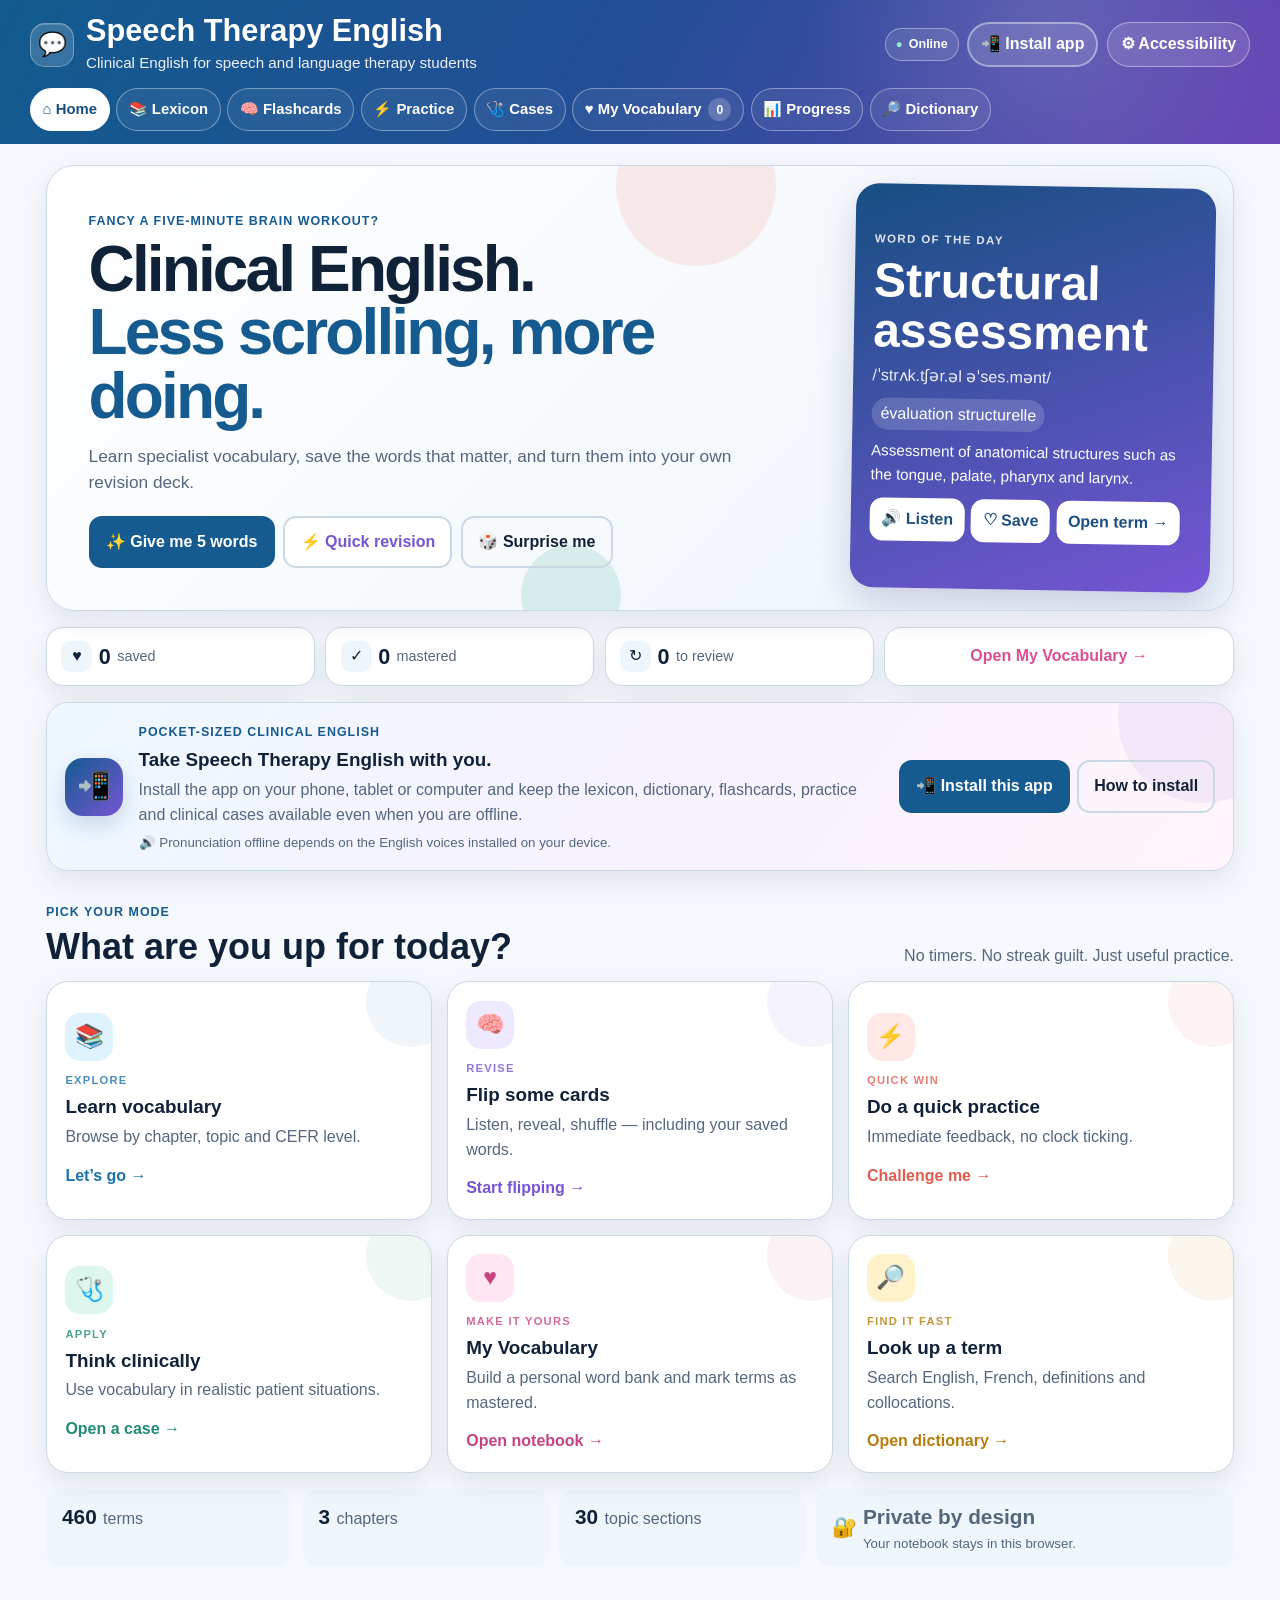
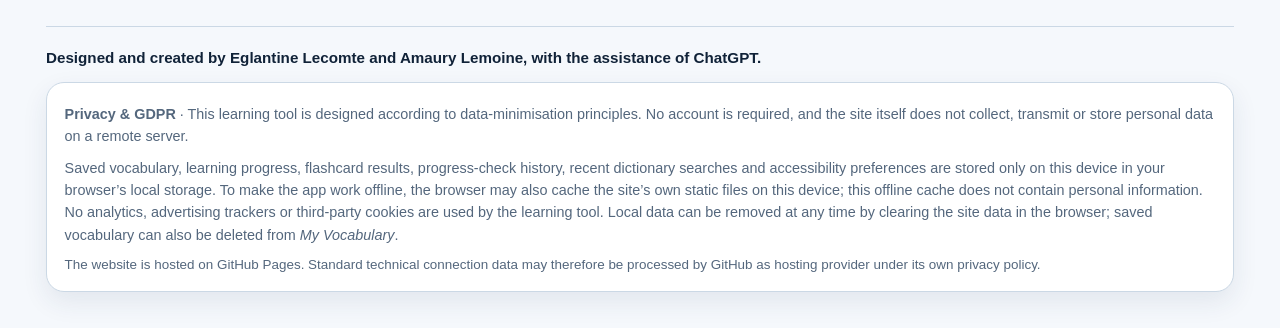
==== index.html @ e277e9ef "Add files via upload" ====
<!DOCTYPE html>
<html lang="en">
<head>
  <meta charset="utf-8">
  <meta name="viewport" content="width=device-width, initial-scale=1">
  <meta name="description" content="Accessible clinical English vocabulary learning platform for speech and language therapy students.">
  <meta name="theme-color" content="#1b5c8f">
  <meta name="mobile-web-app-capable" content="yes">
  <meta name="apple-mobile-web-app-capable" content="yes">
  <meta name="apple-mobile-web-app-status-bar-style" content="default">
  <meta name="apple-mobile-web-app-title" content="Speech Therapy English">
  <link rel="manifest" href="manifest.webmanifest">
  <link rel="apple-touch-icon" href="apple-touch-icon.png">
  <meta name="application-version" content="8.0">
  <title>Speech Therapy English – Accessible Learning Platform</title>
  <link rel="stylesheet" href="styles-v9.css">
</head>
<body>
<a class="skip" href="#main">Skip to main content</a>
<header>
  <div class="wrap">
    <div class="top-row">
      <div class="brand-row">
        <div class="brand-mark" aria-hidden="true">💬</div>
        <div>
          <h1>Speech Therapy English</h1>
          <p class="tagline">Clinical English for speech and language therapy students</p>
        </div>
      </div>
      <div class="header-tools">
        <span id="connectionStatus" class="connection-status is-online" role="status" aria-live="polite"><span aria-hidden="true">●</span> Online</span>
        <button id="headerInstallApp" class="header-install" type="button">📲 Install app</button>
      <details class="a11y-shell">
        <summary>⚙ Accessibility</summary>
        <div class="a11y" aria-label="Accessibility settings">
          <button id="aMinus" aria-label="Decrease text size">A−</button>
          <button id="aPlus" aria-label="Increase text size">A+</button>
          <button id="dark">Dark mode</button>
          <button id="contrast">High contrast</button>
          <button id="simple">Simple layout</button>
          <button id="motion">Reduce motion</button>
        </div>
      </details>
      </div>
    </div>
    <nav aria-label="Main navigation">
      <button data-page="home" class="active" aria-current="page"><span aria-hidden="true">⌂</span> Home</button>
      <button data-page="lexicon"><span aria-hidden="true">📚</span> Lexicon</button>
      <button data-page="flashcards"><span aria-hidden="true">🧠</span> Flashcards</button>
      <button data-page="practice"><span aria-hidden="true">⚡</span> Practice</button>
      <button data-page="cases"><span aria-hidden="true">🩺</span> Cases</button>
      <button data-page="notebook"><span aria-hidden="true">♥</span> My Vocabulary <span id="navSavedCount" class="nav-count" aria-label="saved words count">0</span></button>
      <button data-page="test"><span aria-hidden="true">📊</span> Progress</button>
      <button data-page="search"><span aria-hidden="true">🔎</span> Dictionary</button>
    </nav>
  </div>
</header>

<main id="main">
  <section id="home" class="page active">
    <section class="hero-v3" aria-labelledby="homeTitle">
      <div class="hero-bubble bubble-one" aria-hidden="true"></div>
      <div class="hero-bubble bubble-two" aria-hidden="true"></div>
      <div class="hero-copy-v3">
        <span class="eyebrow" id="dailyGreeting">Ready for a vocab boost?</span>
        <h2 id="homeTitle">Clinical English.<br><span>Less scrolling, more doing.</span></h2>
        <p>Learn specialist vocabulary, save the words that matter, and turn them into your own revision deck.</p>
        <div class="hero-actions">
          <button class="primary-action" id="learnFive">✨ Give me 5 words</button>
          <button class="secondary-action" id="quickRevision">⚡ Quick revision</button>
          <button class="ghost-action" id="surpriseMe">🎲 Surprise me</button>
        </div>
      </div>
      <aside class="word-spotlight" id="wordSpotlight" aria-live="polite">
        <div class="spotlight-label">Word of the day</div>
        <div id="spotlightContent"></div>
      </aside>
    </section>

    <section class="mini-dashboard" aria-label="My learning dashboard">
      <div><span class="dash-icon" aria-hidden="true">♥</span><strong id="homeSaved">0</strong><span>saved</span></div>
      <div><span class="dash-icon" aria-hidden="true">✓</span><strong id="homeMastered">0</strong><span>mastered</span></div>
      <div><span class="dash-icon" aria-hidden="true">↻</span><strong id="homeReview">0</strong><span>to review</span></div>
      <button class="dashboard-link" data-go="notebook">Open My Vocabulary →</button>
    </section>

    <section id="installCard" class="install-card" aria-labelledby="installTitle">
      <div class="install-card-icon" aria-hidden="true">📲</div>
      <div class="install-card-copy">
        <span class="eyebrow">Pocket-sized clinical English</span>
        <h3 id="installTitle">Take Speech Therapy English with you.</h3>
        <p>Install the app on your phone, tablet or computer and keep the lexicon, dictionary, flashcards, practice and clinical cases available even when you are offline.</p>
        <small>🔊 Pronunciation offline depends on the English voices installed on your device.</small>
      </div>
      <div class="install-card-actions">
        <button id="installApp" class="primary-action" type="button">📲 Install this app</button>
        <button id="installHelp" class="ghost-action" type="button">How to install</button>
      </div>
      <div id="installHelpPanel" class="install-help-panel" hidden>
        <p><strong>On Android / Chrome or desktop Chrome / Edge:</strong> use <em>Install this app</em> when the install prompt is available. If it is not shown, open your browser menu and look for the install-app option.</p>
        <p><strong>On iPhone / iPad:</strong> open the Share menu in Safari and choose <em>Add to Home Screen</em>.</p>
      </div>
    </section>

    <section id="quickWords" class="quick-words" hidden aria-live="polite"></section>

    <div class="section-heading punchy-heading">
      <div>
        <span class="eyebrow">Pick your mode</span>
        <h2>What are you up for today?</h2>
      </div>
      <p>No timers. No streak guilt. Just useful practice.</p>
    </div>

    <section class="activity-grid" aria-label="Learning activities">
      <button class="activity-card card-blue" data-go="lexicon">
        <span class="activity-icon" aria-hidden="true">📚</span><span class="activity-kicker">EXPLORE</span>
        <strong>Learn vocabulary</strong><span>Browse by chapter, topic and CEFR level.</span><span class="arrow">Let’s go →</span>
      </button>
      <button class="activity-card card-purple" data-go="flashcards">
        <span class="activity-icon" aria-hidden="true">🧠</span><span class="activity-kicker">REVISE</span>
        <strong>Flip some cards</strong><span>Listen, reveal, shuffle — including your saved words.</span><span class="arrow">Start flipping →</span>
      </button>
      <button class="activity-card card-coral" data-go="practice">
        <span class="activity-icon" aria-hidden="true">⚡</span><span class="activity-kicker">QUICK WIN</span>
        <strong>Do a quick practice</strong><span>Immediate feedback, no clock ticking.</span><span class="arrow">Challenge me →</span>
      </button>
      <button class="activity-card card-green" data-go="cases">
        <span class="activity-icon" aria-hidden="true">🩺</span><span class="activity-kicker">APPLY</span>
        <strong>Think clinically</strong><span>Use vocabulary in realistic patient situations.</span><span class="arrow">Open a case →</span>
      </button>
      <button class="activity-card card-pink" data-go="notebook">
        <span class="activity-icon" aria-hidden="true">♥</span><span class="activity-kicker">MAKE IT YOURS</span>
        <strong>My Vocabulary</strong><span>Build a personal word bank and mark terms as mastered.</span><span class="arrow">Open notebook →</span>
      </button>
      <button class="activity-card card-yellow" data-go="search">
        <span class="activity-icon" aria-hidden="true">🔎</span><span class="activity-kicker">FIND IT FAST</span>
        <strong>Look up a term</strong><span>Search English, French, definitions and collocations.</span><span class="arrow">Open dictionary →</span>
      </button>
    </section>

    <section class="platform-strip extra" aria-label="Platform content">
      <div><strong id="statTerms">0</strong><span>terms</span></div>
      <div><strong id="statChapters">0</strong><span>chapters</span></div>
      <div><strong id="statSections">0</strong><span>topic sections</span></div>
      <div class="privacy-mini"><span aria-hidden="true">🔐</span><span><strong>Private by design</strong><small>Your notebook stays in this browser.</small></span></div>
    </section>
  </section>

  <section id="lexicon" class="page">
    <div class="page-title"><span class="page-icon" aria-hidden="true">📚</span><div><span class="eyebrow">Explore</span><h2>Lexicon</h2><p>Browse specialist terms and save the ones you want to revisit.</p></div></div>
    <section class="panel filters">
      <label>Search<input id="query" type="search" placeholder="Try aspiration, aphasia, voice…"></label>
      <label>Chapter<select id="chapter"><option value="">All</option></select></label>
      <label>Section<select id="section"><option value="">All</option></select></label>
      <label>Level<select id="level"><option value="">All</option><option>A2</option><option>B1</option><option>B2</option><option>C1</option></select></label>
    </section>
    <p id="count" class="result-count"></p>
    <section id="results"></section>
  </section>

  <section id="flashcards" class="page">
    <div class="page-title"><span class="page-icon" aria-hidden="true">🧠</span><div><span class="eyebrow">Smart revision</span><h2>Flashcards</h2><p>Reveal the meaning, rate how well you knew it, and let difficult words come back sooner.</p></div></div>

    <section class="flash-toolbar" aria-label="Flashcard settings">
      <label>Revise
        <select id="flashChapter">
          <option value="">All vocabulary</option>
          <option value="__saved">♥ My Vocabulary</option>
          <option value="__review">↻ To review</option>
        </select>
      </label>
      <label>Session size
        <select id="flashSize">
          <option value="10">10 cards</option>
          <option value="20" selected>20 cards</option>
          <option value="30">30 cards</option>
          <option value="all">All cards</option>
        </select>
      </label>
      <button id="newFlashSession" class="primary-action">↻ New session</button>
    </section>

    <section class="flash-session-bar" aria-label="Flashcard session progress">
      <div>
        <span class="flash-progress-label" id="flashProgress">0 / 0</span>
        <span class="flash-progress-note" id="flashProgressNote">Choose a deck to begin.</span>
      </div>
      <div class="flash-mini-stats" aria-label="Session ratings">
        <span class="again-stat"><b id="flashAgainCount">0</b> Again</span>
        <span class="hard-stat"><b id="flashHardCount">0</b> Hard</span>
        <span class="got-stat"><b id="flashGotCount">0</b> Got it</span>
      </div>
      <div class="flash-progress-track" aria-hidden="true"><div id="flashProgressBar"></div></div>
    </section>

    <div id="flash" aria-live="polite"></div>

    <div id="flashRating" class="flash-rating" hidden aria-label="Rate this flashcard">
      <button class="rating-btn rating-again" data-flash-rate="again"><span>↻</span><strong>Again</strong><small>Bring it back soon</small><kbd>1</kbd></button>
      <button class="rating-btn rating-hard" data-flash-rate="hard"><span>◐</span><strong>Hard</strong><small>I nearly had it</small><kbd>2</kbd></button>
      <button class="rating-btn rating-got" data-flash-rate="got"><span>✓</span><strong>Got it</strong><small>Move on</small><kbd>3</kbd></button>
    </div>

    <div class="flash-footer-actions">
      <button id="prev">← Previous</button>
      <button id="shuffle">🔀 Shuffle remaining</button>
      <button id="next">Skip →</button>
    </div>
    <p class="flash-key-hint extra">Keyboard: <kbd>Enter</kbd> flip · <kbd>1</kbd> Again · <kbd>2</kbd> Hard · <kbd>3</kbd> Got it</p>
  </section>

  <section id="practice" class="page">
    <div class="page-title"><span class="page-icon" aria-hidden="true">⚡</span><div><span class="eyebrow">Play · practise · remember</span><h2>Practice Games</h2><p>Pick a mode, do a short session and get immediate feedback. No timers, no pressure.</p></div></div>

    <section class="practice-mode-grid" aria-label="Choose a practice game">
      <button class="practice-mode-card mode-definition selected" data-practice-mode="definition" aria-pressed="true">
        <span class="practice-mode-icon" aria-hidden="true">🕵️</span><span class="practice-mode-kicker">MEANING → WORD</span><strong>Definition Detective</strong><span>Read a clinical definition and identify the right term.</span>
      </button>
      <button class="practice-mode-card mode-french" data-practice-mode="french" aria-pressed="false">
        <span class="practice-mode-icon" aria-hidden="true">🇫🇷</span><span class="practice-mode-kicker">FR → EN</span><strong>French → English</strong><span>Turn the French equivalent back into professional English.</span>
      </button>
      <button class="practice-mode-card mode-cloze" data-practice-mode="cloze" aria-pressed="false">
        <span class="practice-mode-icon" aria-hidden="true">🩺</span><span class="practice-mode-kicker">IN CONTEXT</span><strong>Clinical Gap</strong><span>Complete a real clinical example with the missing term.</span>
      </button>
      <button class="practice-mode-card mode-listen" data-practice-mode="listen" aria-pressed="false">
        <span class="practice-mode-icon" aria-hidden="true">🎧</span><span class="practice-mode-kicker">HEAR IT</span><strong>Listen &amp; Spot</strong><span>Listen to the term, then choose what you heard.</span>
      </button>
      <button class="practice-mode-card mode-collocation" data-practice-mode="collocation" aria-pressed="false">
        <span class="practice-mode-icon" aria-hidden="true">🔗</span><span class="practice-mode-kicker">USE IT NATURALLY</span><strong>Collocation Match</strong><span>Choose the phrase that naturally belongs with the target term.</span>
      </button>
      <button class="practice-mode-card mode-mix" data-practice-mode="mix" aria-pressed="false">
        <span class="practice-mode-icon" aria-hidden="true">🎲</span><span class="practice-mode-kicker">SURPRISE ME</span><strong>Mix It Up</strong><span>A shuffled blend of the different practice modes.</span>
      </button>
    </section>

    <section class="practice-toolbar" aria-label="Practice session settings">
      <div class="practice-selected-mode"><span>Selected game</span><strong id="practiceModeName">Definition Detective</strong></div>
      <label>Practise with
        <select id="practiceSource">
          <option value="all">All vocabulary</option>
          <option value="saved">♥ My saved words</option>
          <option value="review">↻ Saved words to review</option>
        </select>
      </label>
      <label>Session
        <select id="practiceSize">
          <option value="5">5 questions</option>
          <option value="10" selected>10 questions</option>
          <option value="15">15 questions</option>
        </select>
      </label>
      <button id="startPractice" class="practice-start primary-action">▶ Start game</button>
    </section>

    <section id="practiceSessionBar" class="practice-session-bar" hidden aria-label="Practice session progress">
      <div><strong id="practiceProgress">Question 0 / 0</strong><span id="practiceModeMini">Definition Detective</span></div>
      <div class="practice-score-pills"><span>✓ <b id="practiceCorrect">0</b> correct</span><span>✕ <b id="practiceMissed">0</b> missed</span><span>🔥 <b id="practiceStreak">0</b> streak</span></div>
      <div class="practice-progress-track" aria-hidden="true"><div id="practiceProgressBar"></div></div>
    </section>

    <section id="practiceBox" aria-live="polite">
      <div class="practice-welcome">
        <div class="practice-welcome-icon" aria-hidden="true">⚡</div>
        <span class="eyebrow">Choose your game</span>
        <h3>Five minutes of useful practice beats twenty minutes of scrolling.</h3>
        <p>Pick a mode above, choose your vocabulary set, then start a short untimed session.</p>
      </div>
    </section>
  </section>

  <section id="cases" class="page">
    <div class="page-title"><span class="page-icon" aria-hidden="true">🩺</span><div><span class="eyebrow">Apply</span><h2>Clinical Cases</h2><p>Use the vocabulary in realistic mini-scenarios — with as much or as little support as you want.</p></div></div>

    <section class="case-lab-hero">
      <div>
        <span class="eyebrow">Clinical Case Lab</span>
        <h3>From vocabulary to clinical reasoning.</h3>
        <p>Choose a case, then work in <b>Guided</b>, <b>Clinical</b> or <b>Challenge</b> mode. No timer and no automatic judgement of your clinical writing.</p>
      </div>
      <div class="case-lab-actions">
        <button id="randomCase" class="primary-action">🎲 Random case</button>
        <button id="caseHowItWorks">? How it works</button>
      </div>
    </section>

    <section id="caseHelp" class="case-help" hidden>
      <article><strong>🧭 Guided</strong><p>Choose useful terms from a mixed set, then compare your choices with the case vocabulary.</p></article>
      <article><strong>🩺 Clinical</strong><p>Identify the vocabulary yourself before revealing the terms selected for this training case.</p></article>
      <article><strong>🔥 Challenge</strong><p>Write a short professional summary, then use a keyword self-check and model answer — not an automatic clinical grade.</p></article>
    </section>

    <section class="panel case-browser-controls" aria-label="Clinical case filters">
      <label>Area<select id="caseArea"><option value="all">All areas</option><option value="swallowing">Swallowing & feeding</option><option value="neuro">Neuro & communication</option><option value="voice">Voice</option></select></label>
      <label>Difficulty<select id="caseDifficulty"><option value="guided">Guided</option><option value="clinical">Clinical</option><option value="challenge">Challenge</option></select></label>
      <div class="case-browser-count"><strong id="caseCount">9</strong><span>cases available</span></div>
    </section>

    <section id="caseGrid" class="case-grid" aria-live="polite"></section>
    <section id="caseWorkspace" class="case-workspace" hidden aria-live="polite"></section>
  </section>

  <section id="notebook" class="page">
    <div class="page-title"><span class="page-icon" aria-hidden="true">♥</span><div><span class="eyebrow">Make it yours</span><h2>My Vocabulary</h2><p>Your personal word bank. Saved only in this browser.</p></div></div>
    <section class="notebook-hero">
      <div class="notebook-stat"><span aria-hidden="true">♥</span><strong id="notebookSaved">0</strong><small>saved words</small></div>
      <div class="notebook-stat"><span aria-hidden="true">✓</span><strong id="notebookMastered">0</strong><small>mastered</small></div>
      <div class="notebook-stat"><span aria-hidden="true">↻</span><strong id="notebookReview">0</strong><small>to review</small></div>
      <div class="notebook-actions">
        <button id="reviewNotebook" class="primary-action">🧠 Revise my words</button>
        <button id="exportNotebook">⇩ Export notebook</button>
      </div>
    </section>
    <section class="panel notebook-filters">
      <label>Find a saved word<input id="notebookQuery" type="search" placeholder="Search my vocabulary"></label>
      <label>Status<select id="notebookStatus"><option value="all">All saved words</option><option value="review">To review</option><option value="mastered">Mastered</option></select></label>
      <label>Chapter<select id="notebookChapter"><option value="">All chapters</option></select></label>
      <button id="clearNotebook" class="danger-quiet">Clear notebook</button>
    </section>
    <p id="notebookCount" class="result-count"></p>
    <section id="notebookResults"></section>
  </section>

  <section id="test" class="page">
    <div class="page-title"><span class="page-icon" aria-hidden="true">📊</span><div><span class="eyebrow">Diagnostic &amp; progress check</span><h2>Find out what to work on next.</h2><p>24 untimed questions across Dysphagia, Neurogenic Communication and Voice Disorders. Your results stay on this device.</p></div></div>

    <section class="diagnostic-intro" id="diagnosticIntro">
      <div class="diagnostic-hero">
        <div>
          <span class="eyebrow">One balanced check · three clinical areas</span>
          <h3>Not just a score — a revision plan.</h3>
          <p>The questions mix translation, definitions, clinical context, collocations and short clinical notes. At the end, the site identifies your strongest area, your priority area and the exact terms worth revisiting.</p>
          <div class="diagnostic-actions">
            <label>Language level focus
              <select id="diagnosticLevel">
                <option value="core">Core · A2–B1</option>
                <option value="clinical" selected>Clinical · B1–B2</option>
                <option value="advanced">Advanced · B2–C1</option>
              </select>
            </label>
            <button id="startDiagnostic" class="primary-action">▶ Start my progress check</button>
          </div>
          <p class="diagnostic-note">No timer. No account. No results are sent anywhere.</p>
        </div>
        <div class="diagnostic-orbit" aria-hidden="true">
          <div class="orbit-score"><strong>24</strong><span>questions</span></div>
          <span class="orbit-pill d18">Dysphagia</span>
          <span class="orbit-pill d19">Neuro</span>
          <span class="orbit-pill d20">Voice</span>
        </div>
      </div>

      <div class="diagnostic-domain-grid">
        <article><span class="domain-icon">🥤</span><div><strong>Dysphagia</strong><small>Chapter 18 · 8 questions</small></div></article>
        <article><span class="domain-icon">🧠</span><div><strong>Neurogenic Communication</strong><small>Chapter 19 · 8 questions</small></div></article>
        <article><span class="domain-icon">🎙️</span><div><strong>Voice Disorders</strong><small>Chapter 20 · 8 questions</small></div></article>
      </div>

      <section class="diagnostic-history-card">
        <div class="diagnostic-history-head"><div><span class="eyebrow">On this device</span><h3>Previous attempts</h3></div><button id="clearDiagnosticHistory" class="tiny-button" type="button">Clear</button></div>
        <div id="diagnosticHistory" class="diagnostic-history"><p class="muted-copy">No completed progress check yet.</p></div>
      </section>
    </section>

    <section id="diagnosticSession" class="diagnostic-session" hidden>
      <div class="diagnostic-session-bar">
        <div><span id="diagnosticQuestionCount">Question 1 / 24</span><strong id="diagnosticDomainMini">Dysphagia</strong></div>
        <div class="diagnostic-running"><span><b id="diagnosticCorrect">0</b> correct</span><span><b id="diagnosticMissed">0</b> missed</span></div>
      </div>
      <div class="diagnostic-progress-track" aria-hidden="true"><div id="diagnosticProgressBar"></div></div>
      <section id="testBox" aria-live="polite"></section>
    </section>
  </section>

  <section id="search" class="page">
    <div class="page-title"><span class="page-icon" aria-hidden="true">🔎</span><div><span class="eyebrow">Clinical dictionary</span><h2>Dictionary</h2><p>Search in English or French, then explore definitions, examples, collocations and connected terms.</p></div></div>

    <section class="panel dictionary-tools">
      <div class="dictionary-search-row">
        <label>Search the dictionary<input id="searchInput" type="search" autocomplete="off" placeholder="Try aspiration, voix, stroke…" aria-describedby="dictionarySearchHelp"></label>
        <button id="randomDictionaryTerm" type="button">🎲 Random term</button>
      </div>
      <p id="dictionarySearchHelp" class="dictionary-help">English and French are both searchable. Simple spelling mistakes are tolerated.</p>
      <div id="searchSuggestion" class="dictionary-suggestion" aria-live="polite" hidden></div>
      <div class="dictionary-history-row" id="searchHistoryWrap" hidden>
        <span><strong>Recent searches</strong></span>
        <div id="searchHistory" class="dictionary-history"></div>
        <button id="clearSearchHistory" class="tiny-button" type="button">Clear</button>
      </div>
      <p id="searchCount" class="result-count" aria-live="polite"></p>
    </section>

    <section class="dictionary-layout">
      <aside class="dictionary-results-panel" aria-label="Dictionary search results">
        <div class="dictionary-results-heading"><h3>Matches</h3><span id="dictionaryMatchesHint">Start typing to search.</span></div>
        <div id="searchResults" class="dictionary-results"><div class="dictionary-start"><span aria-hidden="true">⌨️</span><p>Type at least 2 characters, choose a recent search, or try a random term.</p></div></div>
      </aside>
      <section id="dictionaryEntry" class="dictionary-entry" aria-live="polite">
        <div class="dictionary-welcome">
          <div class="dictionary-welcome-icon" aria-hidden="true">📖</div>
          <span class="eyebrow">Explore the vocabulary</span>
          <h3>One term, all the useful context.</h3>
          <p>Open a result to see pronunciation, French, levelled definitions, clinical examples, collocations and related vocabulary.</p>
          <button id="dictionaryWelcomeRandom" type="button">🎲 Show me a random term</button>
        </div>
      </section>
    </section>
  </section>
</main>

<div id="updateBanner" class="update-banner" hidden role="status">
  <span>✨ A new version is ready.</span>
  <button id="reloadUpdate" type="button">Reload to update</button>
  <button id="dismissUpdate" class="tiny-button" type="button" aria-label="Dismiss update message">Not now</button>
</div>

<div id="toast" class="toast" role="status" aria-live="polite" aria-atomic="true"></div>
<footer class="site-footer">
  <div class="footer-inner">
    <p class="footer-credit"><strong>Designed and created by Eglantine Lecomte and Amaury Lemoine, with the assistance of ChatGPT.</strong></p>
    <div class="privacy-note" aria-label="Privacy and GDPR information">
      <p><strong>Privacy &amp; GDPR</strong> · This learning tool is designed according to data-minimisation principles. No account is required, and the site itself does not collect, transmit or store personal data on a remote server.</p>
      <p>Saved vocabulary, learning progress, flashcard results, progress-check history, recent dictionary searches and accessibility preferences are stored only on this device in your browser’s local storage. To make the app work offline, the browser may also cache the site’s own static files on this device; this offline cache does not contain personal information. No analytics, advertising trackers or third-party cookies are used by the learning tool. Local data can be removed at any time by clearing the site data in the browser; saved vocabulary can also be deleted from <em>My Vocabulary</em>.</p>
      <p class="hosting-note">The website is hosted on GitHub Pages. Standard technical connection data may therefore be processed by GitHub as hosting provider under its own privacy policy.</p>
    </div>
  </div>
</footer>
<script src="vocabulary-v9.js"></script>
<script src="app-v9.js"></script>
</body>
</html>
---- styles-v9.css ----
/* Speech Therapy English — V9 */
:root{
  --bg:#f5f8fc;--surface:#fff;--surface2:#eef5fb;--text:#102238;--muted:#54677d;
  --accent:#155b8f;--accent-dark:#0b446e;--accent2:#28a58b;--purple:#7655d5;--coral:#ef6f62;
  --pink:#d94f91;--yellow:#d99b18;--border:#cbd8e5;--focus:#ffbf47;--scale:1;
  --shadow:0 10px 26px rgba(35,58,88,.09);--shadow-hover:0 18px 36px rgba(35,58,88,.15);
  --radius:22px
}
[data-theme=dark]{--bg:#0f172a;--surface:#1d293c;--surface2:#2b3a51;--text:#f8fafc;--muted:#c9d4e1;--accent:#77d1ff;--accent-dark:#9fddff;--accent2:#7ce7c5;--purple:#b7a2ff;--coral:#ff9b91;--pink:#ff9bca;--yellow:#ffd37a;--border:#47576c;--shadow:none;--shadow-hover:none}
[data-contrast=high]{--bg:#000;--surface:#000;--surface2:#111;--text:#fff;--muted:#fff;--accent:#0ff;--accent-dark:#0ff;--accent2:#ff0;--purple:#fff;--coral:#fff;--pink:#fff;--yellow:#ff0;--border:#fff;--focus:#ff0;--shadow:none;--shadow-hover:none}
*{box-sizing:border-box}html{font-size:calc(16px*var(--scale));scroll-behavior:smooth}body{margin:0;font-family:Arial,Helvetica,sans-serif;background:var(--bg);color:var(--text);line-height:1.55}.reduce-motion *{animation:none!important;transition:none!important;scroll-behavior:auto!important}.skip{position:absolute;top:-5rem;left:1rem;background:var(--focus);color:#000;padding:.8rem 1rem;border-radius:.7rem;z-index:200;font-weight:800}.skip:focus{top:1rem}.wrap,main,footer{max-width:1220px;margin:auto}
button,input,select{font:inherit;border:2px solid var(--border);border-radius:13px;padding:.6rem .75rem;background:var(--surface);color:var(--text)}button{cursor:pointer;font-weight:700}button:hover{border-color:var(--accent)}:focus-visible{outline:4px solid var(--focus);outline-offset:3px}
header{background:linear-gradient(118deg,#125b8e 0%,#224e96 48%,#6846b6 100%);color:#fff;padding:.9rem 1rem .85rem;position:relative;overflow:visible}header:before{content:"";position:absolute;inset:0;background:radial-gradient(circle at 82% 15%,rgba(255,255,255,.13),transparent 23%);pointer-events:none}.top-row{display:flex;justify-content:space-between;align-items:center;gap:1rem;position:relative}.brand-row{display:flex;align-items:center;gap:.75rem}.brand-mark{width:44px;height:44px;border-radius:15px;background:rgba(255,255,255,.16);display:grid;place-items:center;font-size:1.45rem;border:1px solid rgba(255,255,255,.3);box-shadow:inset 0 1px 0 rgba(255,255,255,.18)}header h1{margin:0;font-size:clamp(1.35rem,2.4vw,2rem);line-height:1.1}.tagline{margin:.18rem 0 0;opacity:.92;font-size:.95rem}
.a11y-shell{position:relative;z-index:10}.a11y-shell summary{list-style:none;cursor:pointer;border:1px solid rgba(255,255,255,.4);border-radius:999px;padding:.55rem .8rem;font-weight:800;background:rgba(255,255,255,.12)}.a11y-shell summary::-webkit-details-marker{display:none}.a11y{position:absolute;right:0;top:calc(100% + .55rem);width:min(520px,90vw);background:var(--surface);border:1px solid var(--border);padding:.7rem;display:flex;flex-wrap:wrap;gap:.45rem;border-radius:16px;box-shadow:var(--shadow-hover)}.a11y button{flex:1 1 auto;white-space:nowrap}
nav{display:flex;flex-wrap:wrap;gap:.42rem;margin-top:.85rem;position:relative}nav button{color:#fff;border:1.5px solid rgba(255,255,255,.38);border-radius:999px;padding:.52rem .72rem;background:rgba(255,255,255,.06);font-size:.93rem}nav button:hover{background:rgba(255,255,255,.14);border-color:#fff}nav button.active{background:#fff;color:#174f7f;border-color:#fff}.nav-count{display:inline-grid;place-items:center;min-width:1.45rem;height:1.45rem;padding:0 .35rem;border-radius:999px;background:rgba(255,255,255,.2);font-size:.75rem;margin-left:.15rem}nav button.active .nav-count{background:#e8f0f7}
main{padding:1.3rem 1rem 2.5rem}.page{display:none}.page.active{display:block}.eyebrow{display:inline-block;color:var(--accent);font-weight:900;text-transform:uppercase;letter-spacing:.08em;font-size:.78rem}.panel,.card,.term-card,.exercise{background:var(--surface);border:1px solid var(--border);border-radius:var(--radius);padding:1rem;margin-bottom:1rem;box-shadow:var(--shadow)}
.hero-v3{position:relative;overflow:hidden;display:grid;grid-template-columns:minmax(0,1.35fr) minmax(290px,.65fr);gap:1rem;border-radius:28px;background:linear-gradient(135deg,var(--surface) 0%,var(--surface2) 100%);border:1px solid var(--border);box-shadow:var(--shadow);min-height:330px}.hero-copy-v3{padding:clamp(1.5rem,4vw,2.6rem);position:relative;z-index:2}.hero-copy-v3 h2{font-size:clamp(2.2rem,5vw,4.15rem);line-height:.99;letter-spacing:-.045em;margin:.35rem 0 .9rem;max-width:800px}.hero-copy-v3 h2 span{color:var(--accent)}.hero-copy-v3>p{font-size:1.08rem;color:var(--muted);max-width:700px;margin:0 0 1.25rem}.hero-actions{display:flex;flex-wrap:wrap;gap:.55rem}.primary-action,.secondary-action,.ghost-action{padding:.73rem .95rem;font-weight:900}.primary-action{background:var(--accent);color:#fff;border-color:var(--accent)}.primary-action:hover{background:var(--accent-dark);border-color:var(--accent-dark)}.secondary-action{background:var(--surface);color:var(--purple);border-color:var(--border)}.ghost-action{background:transparent;color:var(--text)}.word-spotlight{margin:1.25rem 1.25rem 1.25rem 0;border-radius:23px;padding:1.2rem;background:linear-gradient(160deg,#164f82,#7655d5);color:#fff;box-shadow:0 16px 38px rgba(64,62,132,.22);position:relative;z-index:2;align-self:stretch;display:flex;flex-direction:column;justify-content:center;transform:rotate(1deg);transition:transform .2s ease}.word-spotlight:hover{transform:rotate(0deg) translateY(-2px)}.spotlight-label{font-size:.72rem;text-transform:uppercase;letter-spacing:.12em;font-weight:900;opacity:.85}.spotlight-term{font-size:clamp(1.9rem,4vw,3rem);font-weight:900;line-height:1.05;margin:.45rem 0}.spotlight-ipa{opacity:.9}.spotlight-fr{display:inline-block;background:rgba(255,255,255,.16);border-radius:999px;padding:.25rem .55rem;margin:.55rem 0}.spotlight-definition{font-size:.95rem}.spotlight-actions{display:flex;gap:.4rem;flex-wrap:wrap;margin-top:.7rem}.spotlight-actions button{background:#fff;color:#1c4e80;border-color:#fff;padding:.45rem .6rem}.hero-bubble{position:absolute;border-radius:50%;pointer-events:none;filter:blur(.1px);animation:floaty 7s ease-in-out infinite}.bubble-one{width:160px;height:160px;background:rgba(239,111,98,.13);left:48%;top:-60px}.bubble-two{width:100px;height:100px;background:rgba(40,165,139,.15);left:40%;bottom:-35px;animation-delay:-2.5s}@keyframes floaty{0%,100%{transform:translateY(0)}50%{transform:translateY(13px)}}
.mini-dashboard{display:grid;grid-template-columns:repeat(3,minmax(100px,1fr)) minmax(210px,1.3fr);gap:.65rem;align-items:stretch;margin:1rem 0}.mini-dashboard>div,.dashboard-link{background:var(--surface);border:1px solid var(--border);border-radius:17px;box-shadow:var(--shadow);padding:.75rem .9rem}.mini-dashboard>div{display:grid;grid-template-columns:auto auto 1fr;align-items:center;gap:.4rem}.dash-icon{width:31px;height:31px;display:grid;place-items:center;border-radius:10px;background:var(--surface2)}.mini-dashboard strong{font-size:1.35rem}.mini-dashboard span:last-child{color:var(--muted);font-size:.9rem}.dashboard-link{color:var(--pink);text-align:center;font-weight:900}.quick-words{background:linear-gradient(120deg,var(--surface2),var(--surface));border:1px solid var(--border);border-radius:20px;padding:1rem;margin:1rem 0}.quick-words h3{margin:0 0 .6rem}.word-chip-grid{display:grid;grid-template-columns:repeat(5,minmax(0,1fr));gap:.55rem}.word-chip{background:var(--surface);border:1px solid var(--border);border-radius:15px;padding:.7rem;text-align:left}.word-chip strong,.word-chip span{display:block}.word-chip strong{margin-bottom:.15rem}.word-chip span{color:var(--muted);font-size:.85rem}
.section-heading{margin:1.8rem 0 .8rem}.punchy-heading{display:flex;justify-content:space-between;align-items:end;gap:1rem}.section-heading h2{font-size:clamp(1.65rem,3vw,2.25rem);line-height:1.1;margin:.15rem 0}.section-heading p{margin:0;color:var(--muted)}.activity-grid{display:grid;grid-template-columns:repeat(3,minmax(0,1fr));gap:.9rem}.activity-card{position:relative;overflow:hidden;text-align:left;min-height:205px;border-radius:22px;padding:1.15rem;border:1px solid var(--border);box-shadow:var(--shadow);transition:transform .18s ease,box-shadow .18s ease;background:var(--surface)}.activity-card:after{content:"";position:absolute;width:90px;height:90px;border-radius:50%;right:-25px;top:-25px;background:currentColor;opacity:.07}.activity-card:hover{transform:translateY(-4px) rotate(-.3deg);box-shadow:var(--shadow-hover)}.activity-icon{display:grid;place-items:center;width:48px;height:48px;border-radius:15px;background:currentColor;font-size:1.45rem;margin-bottom:.7rem}.activity-icon::first-letter{filter:none}.activity-kicker{display:block;font-size:.7rem;letter-spacing:.11em;font-weight:900;opacity:.8}.activity-card strong{display:block;color:var(--text);font-size:1.18rem;margin:.17rem 0 .22rem}.activity-card>span:not(.activity-icon):not(.activity-kicker):not(.arrow){color:var(--muted);font-weight:500}.activity-card .arrow{display:block;font-weight:900;margin-top:.85rem;color:currentColor}.card-blue{color:#1b72aa}.card-blue .activity-icon{background:#dff3ff}.card-purple{color:#7655d5}.card-purple .activity-icon{background:#eee9ff}.card-coral{color:#df5c51}.card-coral .activity-icon{background:#ffe8e5}.card-green{color:#218b75}.card-green .activity-icon{background:#ddf7ef}.card-pink{color:#c74482}.card-pink .activity-icon{background:#ffe6f2}.card-yellow{color:#b77c0b}.card-yellow .activity-icon{background:#fff1c9}.platform-strip{display:grid;grid-template-columns:repeat(3,1fr) 1.7fr;gap:.65rem;margin-top:1rem}.platform-strip>div{background:var(--surface2);border-radius:16px;padding:.75rem 1rem;display:flex;gap:.4rem;align-items:baseline}.platform-strip strong{font-size:1.3rem}.platform-strip span{color:var(--muted)}.privacy-mini{align-items:center!important}.privacy-mini>span:first-child{font-size:1.25rem}.privacy-mini>span:last-child{display:flex;flex-direction:column}.privacy-mini small{color:var(--muted)}
.page-title{display:flex;align-items:center;gap:.85rem;margin:.25rem 0 1rem}.page-title .page-icon{width:58px;height:58px;display:grid;place-items:center;border-radius:18px;background:linear-gradient(145deg,#dff3ff,#eee8ff);font-size:1.7rem}.page-title h2{font-size:clamp(2rem,4vw,3rem);line-height:1;margin:.15rem 0}.page-title p{margin:0;color:var(--muted)}.filters{display:grid;grid-template-columns:2fr repeat(3,1fr);gap:.7rem}.filters input,.filters select,.notebook-filters input,.notebook-filters select,.search-panel input{width:100%;margin-top:.25rem}.result-count{font-weight:800;color:var(--muted)}.badge{display:inline-block;background:var(--surface2);border:1px solid var(--border);border-radius:999px;padding:.22rem .52rem;margin:.13rem}.term-card{position:relative}.term-card.saved{border-color:#efb8d2}.term-card.mastered{border-color:#9cd9ca}.term-card h3{font-size:1.45rem;margin:.1rem 0 .35rem}.level-grid{display:grid;grid-template-columns:repeat(auto-fit,minmax(220px,1fr));gap:.65rem}.level{background:var(--surface2);border:1px solid var(--border);border-radius:13px;padding:.7rem}.grid{display:grid;grid-template-columns:repeat(auto-fit,minmax(240px,1fr));gap:1rem}.card-actions{display:flex;flex-wrap:wrap;gap:.45rem;margin-top:.8rem}.save-button.saved{background:#fff0f7;color:#b83270;border-color:#efb8d2}.master-button.mastered{background:#e7f9f4;color:#177562;border-color:#9cd9ca}.flash-controls{display:flex;justify-content:space-between;align-items:end;gap:1rem}.flash-controls select{margin-left:.35rem}.flashcard{min-height:360px;display:grid;place-items:center;text-align:center;cursor:pointer;position:relative;overflow:hidden;background:linear-gradient(145deg,var(--surface),var(--surface2));border:1px solid var(--border);border-radius:26px;box-shadow:var(--shadow)}.flashcard:before{content:"";position:absolute;width:160px;height:160px;background:rgba(118,85,213,.09);border-radius:50%;top:-60px;right:-40px}.big{font-size:clamp(2.4rem,7vw,4.8rem);font-weight:900;line-height:1}.flash-hint{color:var(--muted);font-size:.86rem;margin-top:1rem}.centre-actions{justify-content:center}.compact-controls{max-width:440px}.exercise fieldset{border:0;padding:0}.exercise legend{font-weight:900;font-size:1.25rem}.exercise label.card{display:block;cursor:pointer}.feedback{border-left:7px solid var(--accent2);background:var(--surface2);padding:.8rem;margin-top:.8rem;border-radius:.6rem}.error{border-left-color:#be123c}.case-grid{display:grid;grid-template-columns:repeat(3,minmax(0,1fr));gap:.9rem}.case-card{background:var(--surface);border:1px solid var(--border);border-radius:22px;padding:1.15rem;box-shadow:var(--shadow);position:relative;overflow:hidden}.case-number{position:absolute;right:12px;top:3px;font-size:3.5rem;font-weight:900;opacity:.06}.case-tag{display:inline-block;border-radius:999px;background:var(--surface2);padding:.25rem .55rem;font-size:.75rem;font-weight:900;text-transform:uppercase;letter-spacing:.08em}.case-card h3{font-size:1.35rem;margin:.8rem 0 .35rem}.case-action{margin-top:.45rem;color:var(--accent)}
.notebook-hero{display:grid;grid-template-columns:repeat(3,minmax(140px,1fr)) minmax(250px,1.4fr);gap:.7rem;margin-bottom:1rem}.notebook-stat,.notebook-actions{background:var(--surface);border:1px solid var(--border);border-radius:20px;box-shadow:var(--shadow);padding:1rem}.notebook-stat{display:grid;grid-template-columns:auto 1fr;column-gap:.55rem;align-items:center}.notebook-stat>span{grid-row:1/3;font-size:1.5rem}.notebook-stat strong{font-size:2rem;line-height:1}.notebook-stat small{color:var(--muted)}.notebook-actions{display:flex;align-items:center;justify-content:center;gap:.45rem;flex-wrap:wrap}.notebook-filters{display:grid;grid-template-columns:2fr 1fr 1fr auto;gap:.7rem;align-items:end}.danger-quiet{color:#a52b3c}.empty-state{text-align:center;padding:2.6rem 1rem;background:var(--surface);border:2px dashed var(--border);border-radius:22px}.empty-state .empty-icon{font-size:2.7rem}.empty-state h3{font-size:1.5rem;margin:.35rem 0}.empty-state p{color:var(--muted)}.search-panel{max-width:780px}.toast{position:fixed;right:1rem;bottom:1rem;z-index:150;background:#102238;color:#fff;padding:.8rem 1rem;border-radius:14px;box-shadow:var(--shadow-hover);opacity:0;transform:translateY(15px);pointer-events:none;transition:.2s ease}.toast.show{opacity:1;transform:translateY(0)}
.simple .extra,.simple .hero-bubble,.simple .word-spotlight,.simple .mini-dashboard{display:none!important}.simple .hero-v3,.simple .activity-grid,.simple .case-grid,.simple .notebook-hero{grid-template-columns:1fr}.simple .hero-v3{background:var(--surface)}.simple .activity-card:hover{transform:none}footer{padding:1rem 1rem 2rem;color:var(--muted);font-size:.9rem}footer p{margin:.15rem 0}
@media(max-width:980px){.activity-grid{grid-template-columns:repeat(2,minmax(0,1fr))}.filters{grid-template-columns:repeat(2,1fr)}.notebook-hero{grid-template-columns:repeat(2,1fr)}.notebook-filters{grid-template-columns:repeat(2,1fr)}.platform-strip{grid-template-columns:repeat(2,1fr)}.word-chip-grid{grid-template-columns:repeat(3,1fr)}}
@media(max-width:760px){.top-row{align-items:flex-start}.tagline{display:none}.a11y-shell summary{font-size:0}.a11y-shell summary::first-letter{font-size:1rem}.hero-v3{grid-template-columns:1fr}.word-spotlight{margin:0 1rem 1rem;transform:none}.mini-dashboard{grid-template-columns:repeat(3,1fr)}.dashboard-link{grid-column:1/-1}.mini-dashboard>div{grid-template-columns:1fr;text-align:center;justify-items:center}.punchy-heading{align-items:flex-start;flex-direction:column}.case-grid{grid-template-columns:1fr}.notebook-hero{grid-template-columns:1fr 1fr}.word-chip-grid{grid-template-columns:1fr 1fr}nav button{flex:1 1 auto}.page-title .page-icon{width:50px;height:50px}}
@media(max-width:520px){.activity-grid,.filters,.notebook-filters,.notebook-hero,.platform-strip{grid-template-columns:1fr}.word-chip-grid{grid-template-columns:1fr}.hero-copy-v3{padding:1.25rem}.hero-copy-v3 h2{font-size:2.45rem}.hero-actions button{width:100%}.mini-dashboard{grid-template-columns:1fr 1fr}.mini-dashboard>div:nth-child(3){grid-column:1/-1}.brand-mark{display:none}nav{overflow-x:auto;flex-wrap:nowrap;padding-bottom:.15rem}nav button{flex:0 0 auto}.a11y{right:-.2rem}.flash-controls{align-items:flex-start;flex-direction:column}}
@media print{header,.a11y-shell,nav,button,.filters,.notebook-filters,footer,.toast{display:none!important}.panel,.card,.term-card,.exercise,.case-card{box-shadow:none;break-inside:avoid}.page{display:block}.activity-grid{display:none}}


/* ===== V4 · SMART FLASHCARDS ===== */
.flash-toolbar{display:grid;grid-template-columns:minmax(220px,1.4fr) minmax(150px,.7fr) auto;gap:.8rem;align-items:end;background:var(--surface);border:1px solid var(--border);border-radius:22px;padding:1rem;box-shadow:var(--shadow);margin-bottom:.8rem}.flash-toolbar label{font-weight:800}.flash-toolbar select{width:100%;margin-top:.28rem}.flash-toolbar .primary-action{height:fit-content;white-space:nowrap}
.flash-session-bar{background:var(--surface);border:1px solid var(--border);border-radius:20px;padding:.8rem 1rem;margin-bottom:.9rem;display:grid;grid-template-columns:1fr auto;gap:.55rem 1rem;align-items:center}.flash-progress-label{font-weight:950;font-size:1.2rem;margin-right:.55rem}.flash-progress-note{color:var(--muted);font-size:.9rem}.flash-mini-stats{display:flex;gap:.45rem;flex-wrap:wrap;justify-content:flex-end}.flash-mini-stats span{border-radius:999px;padding:.28rem .58rem;font-size:.78rem;font-weight:800;border:1px solid var(--border);background:var(--surface2)}.flash-mini-stats .again-stat{background:#fff0f3;color:#9f2348;border-color:#f2bacb}.flash-mini-stats .hard-stat{background:#fff8dd;color:#7a5a00;border-color:#ead792}.flash-mini-stats .got-stat{background:#eaf9f3;color:#176f5b;border-color:#a8decf}.flash-progress-track{grid-column:1/-1;height:8px;background:var(--surface2);border-radius:999px;overflow:hidden}.flash-progress-track>div{height:100%;width:0;background:linear-gradient(90deg,#1d75a8,#7655d5,#de4d87);border-radius:inherit;transition:width .28s ease}
.flash-stage{max-width:900px;margin:0 auto;perspective:1400px}.flashcard-v4{position:relative;min-height:430px;cursor:pointer;outline:none}.flashcard-v4:focus-visible{outline:4px solid var(--focus);outline-offset:5px;border-radius:30px}.flashcard-inner{position:relative;width:100%;min-height:430px;transition:transform .52s cubic-bezier(.2,.75,.25,1);transform-style:preserve-3d}.flashcard-v4.is-flipped .flashcard-inner{transform:rotateY(180deg)}.flashcard-face{position:absolute;inset:0;min-height:430px;backface-visibility:hidden;-webkit-backface-visibility:hidden;border-radius:30px;border:1px solid var(--border);box-shadow:0 18px 42px rgba(26,55,85,.13);overflow:hidden;padding:clamp(1.3rem,4vw,2.6rem);display:flex;flex-direction:column;align-items:center;justify-content:center;text-align:center}.flashcard-front{background:radial-gradient(circle at 85% 12%,rgba(222,77,135,.14) 0 12%,transparent 12.5%),radial-gradient(circle at 12% 88%,rgba(67,170,139,.14) 0 10%,transparent 10.5%),linear-gradient(145deg,var(--surface),var(--surface2))}.flashcard-back{transform:rotateY(180deg);background:linear-gradient(145deg,var(--surface),rgba(222,77,135,.055))}.flashcard-kicker{font-size:.75rem;text-transform:uppercase;letter-spacing:.12em;font-weight:950;color:var(--accent);margin-bottom:.7rem}.flashcard-term{font-size:clamp(2.6rem,7vw,5.4rem);font-weight:950;line-height:.96;max-width:800px}.flashcard-ipa{font-size:1.08rem;color:var(--muted);margin:.8rem 0}.flashcard-fr{font-size:clamp(1.35rem,3vw,2.1rem);font-weight:900;color:#b93472;margin:.25rem 0 .75rem}.flashcard-definition{max-width:690px;font-size:1.05rem;margin:.2rem auto .65rem}.flashcard-example{max-width:690px;color:var(--muted);font-style:italic;margin:.2rem auto .8rem}.flashcard-collocations{display:flex;gap:.35rem;flex-wrap:wrap;justify-content:center;margin:.2rem 0 .7rem}.flashcard-collocations span{font-size:.8rem;border:1px solid var(--border);border-radius:999px;padding:.22rem .5rem;background:var(--surface2)}.flashcard-status{position:absolute;top:1rem;left:1rem;border-radius:999px;padding:.26rem .58rem;font-size:.72rem;font-weight:950;text-transform:uppercase;letter-spacing:.06em;background:var(--surface2);border:1px solid var(--border)}.flashcard-status.learning{background:#fff4d6;color:#715300;border-color:#e8d28c}.flashcard-status.review{background:#fff0f3;color:#952041;border-color:#f0b8c9}.flashcard-status.known{background:#e8f8f2;color:#176c59;border-color:#a4dbc9}.flashcard-hint{margin-top:1rem;color:var(--muted);font-size:.82rem}.flashcard-v4 button{position:relative;z-index:3}
.flash-rating{max-width:900px;margin:.85rem auto 0;display:grid;grid-template-columns:repeat(3,1fr);gap:.7rem}.flash-rating[hidden]{display:none}.rating-btn{position:relative;display:grid;grid-template-columns:auto 1fr auto;grid-template-rows:auto auto;column-gap:.55rem;align-items:center;text-align:left;padding:.75rem .85rem;border-radius:18px;transition:transform .15s ease,box-shadow .15s ease}.rating-btn>span{grid-row:1/3;font-size:1.35rem}.rating-btn strong{font-size:1rem}.rating-btn small{color:inherit;opacity:.75}.rating-btn kbd{grid-column:3;grid-row:1/3}.rating-btn:hover{transform:translateY(-2px);box-shadow:var(--shadow-hover)}.rating-again{background:#fff0f3;color:#972141;border-color:#efb7c8}.rating-hard{background:#fff8dc;color:#735600;border-color:#e8d38b}.rating-got{background:#e9f9f3;color:#176c59;border-color:#a4dbc9}.flash-footer-actions{display:flex;justify-content:center;gap:.5rem;flex-wrap:wrap;margin-top:.8rem}.flash-key-hint{text-align:center;color:var(--muted);font-size:.78rem}.flash-key-hint kbd,.rating-btn kbd{font:inherit;font-size:.68rem;font-weight:900;background:rgba(255,255,255,.62);border:1px solid currentColor;border-radius:.35rem;padding:.08rem .3rem}.flash-summary{max-width:760px;margin:1rem auto;text-align:center;background:var(--surface);border:1px solid var(--border);border-radius:28px;padding:2rem;box-shadow:var(--shadow)}.flash-summary-icon{font-size:3.3rem}.flash-summary h3{font-size:2rem;margin:.25rem 0}.flash-summary-grid{display:grid;grid-template-columns:repeat(3,1fr);gap:.6rem;margin:1rem 0}.flash-summary-grid div{background:var(--surface2);border:1px solid var(--border);border-radius:16px;padding:.75rem}.flash-summary-grid strong{display:block;font-size:1.6rem}.flash-empty-actions{display:flex;gap:.5rem;justify-content:center;flex-wrap:wrap}
[data-theme=dark] .flash-mini-stats .again-stat,[data-theme=dark] .rating-again{background:#4a2030;color:#ffd6e3}[data-theme=dark] .flash-mini-stats .hard-stat,[data-theme=dark] .rating-hard{background:#4a3c12;color:#fff0ad}[data-theme=dark] .flash-mini-stats .got-stat,[data-theme=dark] .rating-got{background:#153f36;color:#c8f7e9}[data-theme=dark] .flashcard-fr{color:#ff9ec8}
[data-contrast=high] .flash-mini-stats span,[data-contrast=high] .rating-btn,[data-contrast=high] .flashcard-face{background:#000!important;color:#fff!important;border-color:#fff!important}[data-contrast=high] .flash-progress-track>div{background:#0ff}[data-contrast=high] .flashcard-fr{color:#ff0}
.simple .flashcard-collocations,.simple .flash-key-hint{display:none!important}.simple .flashcard-face{box-shadow:none;background:var(--surface)}
.reduce-motion .flashcard-inner{transition:none}.reduce-motion .rating-btn:hover{transform:none}
@media(max-width:760px){.flash-toolbar{grid-template-columns:1fr 1fr}.flash-toolbar .primary-action{grid-column:1/-1}.flash-session-bar{grid-template-columns:1fr}.flash-mini-stats{justify-content:flex-start}.flash-rating{grid-template-columns:1fr}.flashcard-face,.flashcard-inner,.flashcard-v4{min-height:390px}.flashcard-term{font-size:clamp(2.2rem,12vw,4rem)}}
@media(max-width:520px){.flash-toolbar{grid-template-columns:1fr}.flash-toolbar .primary-action{grid-column:auto}.flash-summary-grid{grid-template-columns:1fr 1fr 1fr}.rating-btn{padding:.65rem}.flashcard-face{padding:1.15rem}.flashcard-term{font-size:2.55rem}.flashcard-fr{font-size:1.45rem}}


/* ===== V5 · PRACTICE GAMES ===== */
.sr-only{position:absolute!important;width:1px!important;height:1px!important;padding:0!important;margin:-1px!important;overflow:hidden!important;clip:rect(0,0,0,0)!important;white-space:nowrap!important;border:0!important}
.practice-mode-grid{display:grid;grid-template-columns:repeat(3,minmax(0,1fr));gap:.75rem;margin-bottom:1rem}.practice-mode-card{position:relative;overflow:hidden;min-height:170px;text-align:left;padding:1rem;border-radius:22px;background:var(--surface);border:2px solid var(--border);box-shadow:var(--shadow);display:flex;flex-direction:column;align-items:flex-start;transition:transform .16s ease,box-shadow .16s ease,border-color .16s ease}.practice-mode-card:before{content:"";position:absolute;width:110px;height:110px;border-radius:50%;right:-36px;top:-42px;opacity:.15;background:currentColor}.practice-mode-card:hover{transform:translateY(-3px);box-shadow:var(--shadow-hover)}.practice-mode-card.selected{border-color:currentColor;box-shadow:0 0 0 3px color-mix(in srgb,currentColor 17%,transparent),var(--shadow-hover)}.practice-mode-icon{font-size:1.7rem;margin-bottom:.55rem}.practice-mode-kicker{font-size:.66rem;letter-spacing:.11em;font-weight:950;opacity:.75}.practice-mode-card strong{font-size:1.18rem;margin:.14rem 0 .3rem;color:var(--text)}.practice-mode-card>span:last-child{font-size:.88rem;color:var(--muted);line-height:1.4}.mode-definition{color:#146997}.mode-french{color:#7655d5}.mode-cloze{color:#d34d7e}.mode-listen{color:#16866f}.mode-collocation{color:#b87808}.mode-mix{color:#d65d50}
.practice-toolbar{display:grid;grid-template-columns:minmax(190px,1.1fr) minmax(210px,1fr) minmax(140px,.55fr) auto;gap:.7rem;align-items:end;background:linear-gradient(120deg,var(--surface),var(--surface2));border:1px solid var(--border);border-radius:22px;padding:.9rem 1rem;box-shadow:var(--shadow);margin-bottom:.8rem}.practice-toolbar label{font-weight:800}.practice-toolbar select{display:block;width:100%;margin-top:.25rem}.practice-selected-mode{align-self:stretch;display:flex;flex-direction:column;justify-content:center;padding:.25rem .3rem}.practice-selected-mode span{font-size:.72rem;color:var(--muted);text-transform:uppercase;letter-spacing:.08em;font-weight:900}.practice-selected-mode strong{font-size:1.08rem;color:var(--purple)}.practice-start{white-space:nowrap}
.practice-session-bar{background:var(--surface);border:1px solid var(--border);border-radius:20px;padding:.78rem 1rem;margin:.85rem 0;display:grid;grid-template-columns:1fr auto;gap:.5rem 1rem;align-items:center}.practice-session-bar[hidden]{display:none}.practice-session-bar>div:first-child{display:flex;gap:.65rem;align-items:baseline;flex-wrap:wrap}.practice-session-bar>div:first-child strong{font-size:1.15rem}.practice-session-bar>div:first-child span{color:var(--muted);font-size:.82rem}.practice-score-pills{display:flex;gap:.4rem;flex-wrap:wrap;justify-content:flex-end}.practice-score-pills span{font-size:.78rem;font-weight:800;background:var(--surface2);border:1px solid var(--border);border-radius:999px;padding:.24rem .5rem}.practice-progress-track{grid-column:1/-1;height:8px;border-radius:999px;background:var(--surface2);overflow:hidden}.practice-progress-track>div{height:100%;width:0;border-radius:inherit;background:linear-gradient(90deg,#1d75a8,#7655d5,#d94f91,#ef6f62);transition:width .25s ease}
.practice-welcome{max-width:780px;margin:1.2rem auto;text-align:center;background:var(--surface);border:1px solid var(--border);border-radius:28px;padding:2rem;box-shadow:var(--shadow)}.practice-welcome-icon{font-size:3rem}.practice-welcome h3{font-size:clamp(1.55rem,3vw,2.25rem);line-height:1.1;margin:.35rem auto .65rem;max-width:680px}.practice-welcome p{color:var(--muted);max-width:600px;margin:.3rem auto}
.practice-question-card{max-width:880px;margin:1rem auto;background:var(--surface);border:1px solid var(--border);border-radius:30px;padding:clamp(1rem,3vw,2rem);box-shadow:var(--shadow);position:relative;overflow:hidden}.practice-question-card:after{content:"";position:absolute;width:150px;height:150px;border-radius:50%;right:-75px;bottom:-85px;background:rgba(118,85,213,.08);pointer-events:none}.practice-question-top{display:flex;align-items:center;gap:.45rem;flex-wrap:wrap;margin-bottom:.85rem}.practice-question-number{width:42px;height:42px;display:grid;place-items:center;border-radius:13px;background:var(--accent);color:#fff;font-weight:950}.practice-question-mode,.practice-chapter-pill{border:1px solid var(--border);background:var(--surface2);border-radius:999px;padding:.27rem .56rem;font-size:.75rem;font-weight:850}.practice-chapter-pill{margin-left:auto}.practice-question-card h3{font-size:clamp(1.35rem,3vw,2rem);margin:.25rem 0 .8rem}.practice-clue{font-size:clamp(1.2rem,2.6vw,1.7rem);font-weight:800;line-height:1.35;padding:1rem;border-radius:18px;background:linear-gradient(120deg,var(--surface2),var(--surface));border:1px solid var(--border);margin-bottom:1rem}.practice-clue.practice-cloze{font-weight:650}.practice-target-term{display:block;font-size:1.65rem;font-weight:950;color:var(--accent)}.practice-collocation-join,.practice-listen-note{display:block;font-size:.86rem;color:var(--muted);font-weight:500;margin-top:.3rem}.practice-listen-button{font-size:1.05rem;padding:.65rem .9rem;background:var(--accent);color:#fff;border-color:var(--accent)}
.practice-options{border:0;padding:0;margin:0;display:grid;grid-template-columns:1fr 1fr;gap:.6rem}.practice-option{cursor:pointer;display:flex;align-items:center;gap:.7rem;padding:.8rem .9rem;border:2px solid var(--border);border-radius:17px;background:var(--surface);font-weight:800;transition:transform .12s ease,border-color .12s ease,background .12s ease}.practice-option:hover{transform:translateY(-1px);border-color:var(--accent)}.practice-option input{position:absolute;opacity:0;pointer-events:none}.practice-option:has(input:checked){border-color:var(--purple);background:color-mix(in srgb,var(--purple) 8%,var(--surface))}.practice-option-letter{width:31px;height:31px;display:grid;place-items:center;border-radius:10px;background:var(--surface2);font-size:.8rem}.practice-option.is-correct{border-color:#32a889!important;background:#e8f8f2!important;color:#145f50}.practice-option.is-wrong{border-color:#df5e77!important;background:#fff0f3!important;color:#8c2440}.practice-question-actions{display:flex;gap:.5rem;flex-wrap:wrap;margin-top:1rem}.practice-feedback{margin-top:1rem;border-radius:18px;padding:.8rem 1rem;display:flex;gap:.7rem;align-items:flex-start;border:1px solid}.practice-feedback.correct{background:#e9f9f3;border-color:#a4dbc9;color:#155f50}.practice-feedback.wrong{background:#fff0f3;border-color:#efb7c8;color:#89223d}.practice-feedback-icon{width:38px;height:38px;border-radius:12px;display:grid;place-items:center;background:rgba(255,255,255,.6);font-size:1.25rem;font-weight:950}.practice-feedback p{margin:.15rem 0 0}.practice-after-actions{display:flex;gap:.5rem;flex-wrap:wrap;margin-top:.65rem}
.practice-summary{max-width:820px;margin:1rem auto;text-align:center;background:linear-gradient(145deg,var(--surface),var(--surface2));border:1px solid var(--border);border-radius:30px;padding:2rem;box-shadow:var(--shadow)}.practice-summary-burst{font-size:3.4rem}.practice-summary h3{font-size:clamp(1.7rem,3vw,2.35rem);margin:.25rem 0 .8rem}.practice-score-big{display:flex;align-items:baseline;gap:.6rem;justify-content:center;margin:.3rem 0 1rem}.practice-score-big strong{font-size:3.4rem;line-height:1;color:var(--accent)}.practice-score-big span{color:var(--muted);font-weight:800}.practice-summary-stats{display:grid;grid-template-columns:repeat(3,1fr);gap:.6rem;margin:1rem 0}.practice-summary-stats div{background:var(--surface);border:1px solid var(--border);border-radius:17px;padding:.7rem}.practice-summary-stats strong{display:block;font-size:1.55rem}.practice-summary-stats span{font-size:.82rem;color:var(--muted)}.practice-missed-box{text-align:left;background:var(--surface);border:1px solid var(--border);border-radius:18px;padding:.8rem;margin:1rem 0}.practice-missed-box h4{margin:.1rem 0 .55rem}.practice-missed-chips{display:flex;gap:.4rem;flex-wrap:wrap}.practice-missed-chips button{font-size:.8rem;padding:.35rem .55rem;border-radius:999px}.practice-summary-actions{display:flex;justify-content:center;gap:.5rem;flex-wrap:wrap;margin-top:1rem}
[data-theme=dark] .practice-option.is-correct,[data-theme=dark] .practice-feedback.correct{background:#153f36!important;color:#c8f7e9}[data-theme=dark] .practice-option.is-wrong,[data-theme=dark] .practice-feedback.wrong{background:#4a2030!important;color:#ffd6e3}[data-contrast=high] .practice-mode-card,[data-contrast=high] .practice-option,[data-contrast=high] .practice-question-card,[data-contrast=high] .practice-summary{background:#000!important;color:#fff!important;border-color:#fff!important}[data-contrast=high] .practice-option.is-correct{color:#0f0!important}[data-contrast=high] .practice-option.is-wrong{color:#f88!important}.simple .practice-mode-card:before,.simple .practice-question-card:after{display:none}.reduce-motion .practice-mode-card:hover,.reduce-motion .practice-option:hover{transform:none}
@media(max-width:980px){.practice-mode-grid{grid-template-columns:repeat(2,minmax(0,1fr))}.practice-toolbar{grid-template-columns:1fr 1fr}.practice-selected-mode{grid-column:1/-1}.practice-start{grid-column:1/-1}}
@media(max-width:700px){.practice-mode-grid{grid-template-columns:1fr 1fr}.practice-options{grid-template-columns:1fr}.practice-session-bar{grid-template-columns:1fr}.practice-score-pills{justify-content:flex-start}.practice-chapter-pill{margin-left:0}}
@media(max-width:520px){.practice-mode-grid,.practice-toolbar{grid-template-columns:1fr}.practice-mode-card{min-height:145px}.practice-toolbar>*{grid-column:auto}.practice-summary-stats{grid-template-columns:repeat(3,1fr)}.practice-score-big{align-items:center;flex-direction:column}.practice-score-big strong{font-size:3rem}}


/* V5.1 footer: credits + privacy / GDPR */
.site-footer{padding:1.25rem 1rem 2.2rem;color:var(--muted);font-size:.9rem}
.footer-inner{border-top:1px solid var(--border);padding-top:1.15rem}
.footer-credit{color:var(--text);font-size:.95rem;margin:0 0 .8rem}
.privacy-note{background:var(--surface);border:1px solid var(--border);border-radius:18px;padding:1rem 1.1rem;box-shadow:var(--shadow)}
.privacy-note p{margin:.25rem 0 .55rem}
.privacy-note p:last-child{margin-bottom:0}
.hosting-note{font-size:.84rem;color:var(--muted)}
.simple .privacy-note{box-shadow:none;border-radius:10px}
@media(max-width:760px){.site-footer{padding-inline:.8rem}.privacy-note{padding:.9rem}}

/* ===== V6 · Clinical Case Lab ===== */
.case-lab-hero{display:grid;grid-template-columns:1.5fr auto;gap:1rem;align-items:center;background:linear-gradient(135deg,rgba(15,76,129,.10),rgba(109,40,217,.10),rgba(67,170,139,.10));border:1px solid var(--border);border-radius:26px;padding:1.25rem 1.35rem;margin-bottom:1rem;overflow:hidden;position:relative}
.case-lab-hero:after{content:"🩺";position:absolute;right:11%;bottom:-34px;font-size:7rem;opacity:.055;transform:rotate(-12deg);pointer-events:none}.case-lab-hero h3{font-size:clamp(1.55rem,3vw,2.25rem);margin:.2rem 0}.case-lab-hero p{margin:.35rem 0 0;max-width:760px;color:var(--muted)}.case-lab-actions{display:flex;flex-wrap:wrap;justify-content:flex-end;gap:.55rem;position:relative;z-index:1}
.case-help{display:grid;grid-template-columns:repeat(3,1fr);gap:.75rem;margin-bottom:1rem}.case-help article{background:var(--surface);border:1px solid var(--border);border-radius:18px;padding:.9rem}.case-help strong{display:block;font-size:1.02rem;margin-bottom:.2rem}.case-help p{margin:0;color:var(--muted);font-size:.92rem}
.case-browser-controls{display:grid;grid-template-columns:1.2fr 1.2fr .8fr;gap:.8rem;align-items:end}.case-browser-controls select{width:100%;margin-top:.25rem}.case-browser-count{display:flex;align-items:center;justify-content:center;gap:.5rem;min-height:49px;background:var(--surface2);border:1px solid var(--border);border-radius:14px;padding:.45rem .7rem}.case-browser-count strong{font-size:1.45rem}.case-browser-count span{color:var(--muted);font-size:.82rem}
.case-grid{grid-template-columns:repeat(3,minmax(0,1fr))}.case-card{display:flex;flex-direction:column;min-height:260px;transition:transform .18s ease,box-shadow .18s ease,border-color .18s ease}.case-card:hover{transform:translateY(-4px);box-shadow:0 12px 30px rgba(15,23,42,.12);border-color:rgba(109,40,217,.35)}.case-card .case-action{margin-top:auto;align-self:flex-start}.case-card-top{display:flex;gap:.45rem;flex-wrap:wrap;align-items:center}.case-tag.swallowing{background:#e7f9f4;color:#177562}.case-tag.neuro{background:#eee8ff;color:#5b3dc4}.case-tag.voice{background:#fff0f7;color:#b83270}.case-mode-tag{font-size:.7rem;font-weight:900;text-transform:uppercase;letter-spacing:.06em;padding:.25rem .5rem;border-radius:999px;background:var(--surface2);border:1px solid var(--border)}.case-tried{margin-left:auto;color:#177562;font-weight:900;font-size:.78rem}.case-card .case-summary{color:var(--muted);font-size:.94rem}.case-patient-line{font-size:.82rem;font-weight:800;color:var(--muted);margin:.2rem 0 .55rem}
.case-workspace{margin-top:1rem}.case-workspace-shell{background:var(--surface);border:1px solid var(--border);border-radius:28px;box-shadow:var(--shadow);overflow:hidden}.case-workspace-head{padding:1rem 1.2rem;background:linear-gradient(135deg,rgba(15,76,129,.08),rgba(109,40,217,.08));border-bottom:1px solid var(--border)}.case-back{margin-bottom:.75rem}.case-title-row{display:flex;justify-content:space-between;gap:1rem;align-items:flex-start}.case-title-row h3{font-size:clamp(1.7rem,4vw,2.6rem);line-height:1.08;margin:.2rem 0}.case-title-row p{margin:.2rem 0;color:var(--muted)}.case-icon-big{font-size:3rem;line-height:1}.case-patient-grid{display:grid;grid-template-columns:repeat(3,1fr);gap:.65rem;margin-top:.9rem}.case-patient-grid div{background:var(--surface);border:1px solid var(--border);border-radius:15px;padding:.65rem .75rem}.case-patient-grid small{display:block;text-transform:uppercase;letter-spacing:.07em;font-weight:900;color:var(--muted);font-size:.68rem}.case-patient-grid strong{display:block;margin-top:.18rem}
.case-workspace-body{display:grid;grid-template-columns:.8fr 1.4fr;gap:1rem;padding:1.1rem}.case-observations,.case-task-panel{border:1px solid var(--border);border-radius:20px;padding:1rem;background:var(--surface)}.case-observations h4,.case-task-panel h4{margin:.1rem 0 .6rem;font-size:1.1rem}.case-observations ul{padding-left:1.15rem;margin:.4rem 0}.case-observations li{margin:.35rem 0}.case-mode-switch{display:flex;flex-wrap:wrap;gap:.45rem;margin:.1rem 0 1rem}.case-mode-switch button{border-radius:999px}.case-mode-switch button.active{background:var(--accent);border-color:var(--accent);color:white}.case-step{background:var(--surface2);border:1px solid var(--border);border-radius:16px;padding:.85rem;margin:.7rem 0}.case-step-label{font-size:.72rem;text-transform:uppercase;letter-spacing:.08em;font-weight:900;color:var(--muted)}.case-step h5{margin:.25rem 0 .55rem;font-size:1rem}.case-term-options{display:flex;flex-wrap:wrap;gap:.45rem}.case-term-choice{position:relative}.case-term-choice input{position:absolute;opacity:0;pointer-events:none}.case-term-choice span{display:inline-block;border:2px solid var(--border);background:var(--surface);border-radius:999px;padding:.42rem .68rem;font-weight:800;cursor:pointer}.case-term-choice input:checked+span{background:#eee8ff;border-color:#7555d5;color:#4e32aa}.case-textarea{width:100%;min-height:120px;resize:vertical;padding:.75rem;border:2px solid var(--border);border-radius:14px;background:var(--surface);color:var(--text);font:inherit}.case-textarea:focus{outline:4px solid var(--focus);outline-offset:2px}.case-feedback{margin-top:.7rem;padding:.8rem;border-radius:14px;border-left:6px solid var(--accent2);background:var(--surface)}.case-feedback.needs-work{border-left-color:#d97706}.case-feedback ul{margin:.35rem 0;padding-left:1.15rem}.case-keyword-list{display:flex;flex-wrap:wrap;gap:.4rem;margin:.5rem 0}.case-keyword{display:inline-flex;align-items:center;gap:.25rem;background:var(--surface);border:1px solid var(--border);border-radius:999px;padding:.35rem .55rem;font-size:.83rem}.case-keyword.hit{background:#e7f9f4;border-color:#9cd9ca;color:#177562}.case-keyword.miss{background:#fff7ed;border-color:#fed7aa;color:#9a4c08}.case-model{margin-top:.75rem;padding:.9rem 1rem;border:1px solid var(--border);border-radius:17px;background:linear-gradient(145deg,var(--surface),var(--surface2))}.case-model h5{margin:.05rem 0 .45rem}.case-model p{margin:.35rem 0}.case-model-actions{display:flex;flex-wrap:wrap;gap:.45rem;margin-top:.8rem}.case-footer-actions{display:flex;flex-wrap:wrap;gap:.5rem;padding:0 1.1rem 1.1rem}.case-footer-actions button:first-child{background:#fff0f7;border-color:#efb8d2;color:#a02660}.case-empty{text-align:center;padding:2rem;background:var(--surface);border:1px dashed var(--border);border-radius:22px}
.reduce-motion .case-card{transition:none}.reduce-motion .case-card:hover{transform:none}.simple .case-lab-hero:after,.simple .case-icon-big{display:none}.simple .case-lab-hero,.simple .case-workspace-body,.simple .case-patient-grid,.simple .case-help{grid-template-columns:1fr}.simple .case-card:hover{transform:none}
@media(max-width:900px){.case-grid{grid-template-columns:repeat(2,minmax(0,1fr))}.case-workspace-body{grid-template-columns:1fr}.case-help{grid-template-columns:1fr}.case-patient-grid{grid-template-columns:1fr 1fr}.case-browser-controls{grid-template-columns:1fr 1fr}.case-browser-count{grid-column:1/-1}.case-lab-hero{grid-template-columns:1fr}.case-lab-actions{justify-content:flex-start}}
@media(max-width:620px){.case-grid{grid-template-columns:1fr}.case-browser-controls{grid-template-columns:1fr}.case-browser-count{grid-column:auto}.case-patient-grid{grid-template-columns:1fr}.case-title-row{align-items:flex-start}.case-icon-big{font-size:2.2rem}.case-footer-actions{flex-direction:column}.case-footer-actions button{width:100%}}


/* V7 · Clinical dictionary */
.dictionary-tools{padding:1rem 1.05rem}.dictionary-search-row{display:grid;grid-template-columns:minmax(0,1fr) auto;gap:.7rem;align-items:end}.dictionary-search-row label{font-weight:800}.dictionary-search-row input{display:block;width:100%;margin-top:.3rem;font-weight:500}.dictionary-search-row>button{white-space:nowrap;background:linear-gradient(135deg,var(--accent),var(--purple));color:#fff;border-color:transparent;padding:.72rem .95rem}.dictionary-help{margin:.45rem 0 0;color:var(--muted);font-size:.9rem}.dictionary-suggestion{margin-top:.8rem;padding:.75rem .85rem;border-radius:15px;background:#fff7d9;border:1px solid #ebcf70}.dictionary-suggestion button{margin:.25rem .2rem .05rem;background:#fff;border-color:#dfc65f;padding:.38rem .55rem}.dictionary-history-row{display:grid;grid-template-columns:auto 1fr auto;gap:.6rem;align-items:center;margin-top:.8rem;padding-top:.75rem;border-top:1px solid var(--border)}.dictionary-history{display:flex;gap:.35rem;flex-wrap:wrap}.dictionary-history button,.tiny-button{padding:.35rem .55rem;border-radius:999px;font-size:.84rem;background:var(--surface2)}.dictionary-layout{display:grid;grid-template-columns:minmax(260px,.72fr) minmax(0,1.75fr);gap:1rem;align-items:start}.dictionary-results-panel,.dictionary-entry{background:var(--surface);border:1px solid var(--border);border-radius:22px;box-shadow:var(--shadow)}.dictionary-results-panel{position:sticky;top:1rem;overflow:hidden}.dictionary-results-heading{padding:.9rem 1rem;border-bottom:1px solid var(--border);background:linear-gradient(135deg,var(--surface2),var(--surface))}.dictionary-results-heading h3{margin:0}.dictionary-results-heading span{color:var(--muted);font-size:.86rem}.dictionary-results{max-height:68vh;overflow:auto;padding:.45rem}.dictionary-result{display:block;width:100%;text-align:left;border:1px solid transparent;background:transparent;border-radius:14px;padding:.65rem .7rem;margin:.12rem 0}.dictionary-result:hover,.dictionary-result.selected{background:var(--surface2);border-color:var(--border)}.dictionary-result.selected{box-shadow:inset 4px 0 0 var(--accent)}.dictionary-result-term,.dictionary-result-fr,.dictionary-result-meta{display:block}.dictionary-result-term{font-weight:900;font-size:1rem}.dictionary-result-fr{color:var(--accent);font-size:.9rem;margin:.1rem 0}.dictionary-result-meta{color:var(--muted);font-size:.76rem}.dictionary-start{padding:2rem 1rem;text-align:center;color:var(--muted)}.dictionary-start>span{font-size:2rem}.dictionary-entry{min-height:480px;overflow:hidden}.dictionary-welcome{padding:clamp(1.5rem,4vw,3.2rem);text-align:center;max-width:700px;margin:auto}.dictionary-welcome-icon{font-size:3rem}.dictionary-welcome h3{font-size:clamp(1.6rem,3vw,2.3rem);margin:.35rem 0}.dictionary-welcome p{color:var(--muted)}.dictionary-card{padding:1.15rem}.dictionary-entry-top{display:flex;justify-content:space-between;gap:1rem;align-items:flex-start}.dictionary-entry-status{padding-top:.15rem}.dict-status{display:inline-block;border:1px solid var(--border);border-radius:999px;padding:.28rem .58rem;font-size:.78rem;font-weight:900;color:var(--muted);background:var(--surface2)}.dict-status.saved{color:#b83270;background:#fff0f7;border-color:#efb8d2}.dict-status.mastered{color:#177562;background:#e7f9f4;border-color:#9cd9ca}.dictionary-headword{display:flex;align-items:center;justify-content:space-between;gap:1rem;padding:1.2rem 0 .75rem;border-bottom:1px solid var(--border)}.dictionary-headword h3{font-size:clamp(2.2rem,5vw,4.5rem);letter-spacing:-.045em;line-height:.95;margin:0}.dictionary-ipa{font-size:1.05rem;color:var(--muted);margin:.45rem 0 0}.dictionary-listen{white-space:nowrap}.dictionary-french{display:flex;align-items:baseline;gap:.6rem;padding:.8rem 0}.dictionary-french span{font-size:.78rem;text-transform:uppercase;letter-spacing:.08em;color:var(--muted);font-weight:900}.dictionary-french strong{font-size:1.35rem;color:var(--purple)}.dictionary-levels{display:flex;gap:.4rem;flex-wrap:wrap;margin:.25rem 0 .8rem}.dictionary-levels button{min-width:48px;border-radius:999px;padding:.4rem .62rem}.dictionary-levels button.active{background:var(--accent);color:#fff;border-color:var(--accent)}.dictionary-definition-block{background:linear-gradient(135deg,var(--surface2),var(--surface));border:1px solid var(--border);border-radius:18px;padding:1rem 1.05rem}.dictionary-definition-block>p{font-size:1.08rem;margin:.35rem 0}.dictionary-example{margin-top:.75rem;padding:.75rem;border-radius:14px;background:var(--surface);border-left:5px solid var(--accent2)}.dictionary-example p{margin:.2rem 0 0;font-style:italic}.dictionary-two-col{display:grid;grid-template-columns:1fr 1fr;gap:.85rem;margin-top:.9rem}.dictionary-two-col>section{background:var(--surface);border:1px solid var(--border);border-radius:17px;padding:.85rem}.dictionary-two-col h4,.dictionary-explore h4{margin:.1rem 0 .55rem}.dictionary-pills{display:flex;gap:.4rem;flex-wrap:wrap}.dictionary-pills span,.dictionary-pills button{border-radius:999px;padding:.38rem .58rem;font-size:.87rem}.dictionary-pills span{background:var(--surface2);border:1px solid var(--border)}.dictionary-pills button{background:#f1ecff;color:#5e43b8;border-color:#d5c8ff}.dictionary-pills .muted-pill{color:var(--muted)}.dictionary-explore{margin-top:.9rem;border:1px solid var(--border);border-radius:18px;padding:.9rem;background:linear-gradient(120deg,var(--surface),var(--surface2))}.dictionary-area-grid{display:grid;grid-template-columns:repeat(3,minmax(0,1fr));gap:.45rem}.dictionary-area-grid button{text-align:left;padding:.62rem}.dictionary-area-grid strong,.dictionary-area-grid span{display:block}.dictionary-area-grid span{font-size:.82rem;color:var(--muted);font-weight:500;margin-top:.1rem}.dictionary-actions{display:flex;flex-wrap:wrap;gap:.45rem;margin-top:1rem;padding-top:.9rem;border-top:1px solid var(--border)}
[data-theme=dark] .dictionary-suggestion{background:#453b13;border-color:#8f7624}[data-theme=dark] .dictionary-suggestion button{background:#2a2f3d;color:var(--text);border-color:#8f7624}[data-theme=dark] .dictionary-pills button{background:#312854;color:#d7cbff;border-color:#594b8b}
.simple .dictionary-layout{grid-template-columns:1fr}.simple .dictionary-results-panel{position:static}.simple .dictionary-area-grid{grid-template-columns:1fr 1fr}
@media(max-width:900px){.dictionary-layout{grid-template-columns:1fr}.dictionary-results-panel{position:static}.dictionary-results{max-height:320px}.dictionary-area-grid{grid-template-columns:repeat(2,minmax(0,1fr))}}
@media(max-width:620px){.dictionary-search-row{grid-template-columns:1fr}.dictionary-search-row>button{width:100%}.dictionary-history-row{grid-template-columns:1fr}.dictionary-two-col,.dictionary-area-grid{grid-template-columns:1fr}.dictionary-entry-top,.dictionary-headword{align-items:flex-start;flex-direction:column}.dictionary-headword h3{font-size:2.7rem}.dictionary-listen{width:100%}}


/* V8 · Installable offline app (PWA) */
.header-tools{display:flex;align-items:center;gap:.55rem;flex-wrap:wrap;justify-content:flex-end}.connection-status{display:inline-flex;align-items:center;gap:.38rem;border:1px solid rgba(255,255,255,.38);border-radius:999px;padding:.38rem .62rem;font-size:.78rem;font-weight:900;background:rgba(255,255,255,.1);color:#fff}.connection-status span{font-size:.72rem}.connection-status.is-online span{color:#8ef0c8}.connection-status.is-offline{background:rgba(0,0,0,.18)}.connection-status.is-offline span{color:#ffd166}.header-install{color:#fff;border-color:rgba(255,255,255,.4);background:rgba(255,255,255,.12);font-weight:900;border-radius:999px;padding:.48rem .72rem}.header-install:hover{background:rgba(255,255,255,.22)}.header-install[hidden]{display:none!important}.a11y-shell{margin:0}
.install-card{position:relative;display:grid;grid-template-columns:auto minmax(0,1fr) auto;gap:1rem;align-items:center;margin:1rem 0;padding:1rem 1.1rem;border:1px solid var(--border);border-radius:22px;background:linear-gradient(125deg,#eef8ff 0%,#f7f2ff 52%,#fff5fa 100%);box-shadow:var(--shadow);overflow:hidden}.install-card:after{content:"";position:absolute;right:-55px;top:-70px;width:170px;height:170px;border-radius:50%;background:rgba(117,85,213,.08);pointer-events:none}.install-card-icon{display:grid;place-items:center;width:58px;height:58px;border-radius:18px;background:linear-gradient(135deg,var(--accent),var(--purple));font-size:1.7rem;box-shadow:0 9px 22px rgba(42,89,154,.2)}.install-card-copy{position:relative;z-index:1}.install-card-copy h3{margin:.08rem 0 .2rem;font-size:1.18rem}.install-card-copy p{margin:.15rem 0;color:var(--muted)}.install-card-copy small{display:block;margin-top:.35rem;color:var(--muted)}.install-card-actions{position:relative;z-index:1;display:flex;gap:.45rem;flex-wrap:wrap;justify-content:flex-end}.install-card-actions button{white-space:nowrap}.install-help-panel{grid-column:2/-1;padding:.8rem .9rem;border-radius:15px;background:var(--surface);border:1px solid var(--border)}.install-help-panel p{margin:.3rem 0}.install-card.is-installed{background:linear-gradient(125deg,#e9f9f3,#f2fbf8)}.install-card.is-installed .install-card-icon{background:linear-gradient(135deg,#16856f,#43aa8b)}
.update-banner{position:fixed;left:50%;bottom:1rem;transform:translateX(-50%);z-index:999;display:flex;align-items:center;gap:.55rem;max-width:min(92vw,680px);padding:.72rem .8rem;border-radius:16px;background:#102033;color:#fff;box-shadow:0 14px 38px rgba(15,23,42,.28)}.update-banner[hidden]{display:none}.update-banner button{padding:.42rem .58rem;background:#fff;color:#102033;border-color:#fff}.update-banner .tiny-button{background:transparent;color:#fff;border-color:#617086}
[data-theme=dark] .install-card{background:linear-gradient(125deg,#172b3d,#2b2345,#3b2130)}[data-contrast=high] .install-card{background:#000;border-color:#fff}.simple .install-card{grid-template-columns:1fr}.simple .install-card-icon{display:none}.simple .install-help-panel{grid-column:1}.reduce-motion .install-card,.reduce-motion .update-banner{transition:none!important}
@media(max-width:820px){.top-row{align-items:flex-start}.header-tools{justify-content:flex-start}.install-card{grid-template-columns:auto 1fr}.install-card-actions{grid-column:1/-1;justify-content:flex-start}.install-help-panel{grid-column:1/-1}}
@media(max-width:560px){.header-tools{width:100%;justify-content:space-between}.header-install{flex:1}.connection-status{flex:none}.install-card{grid-template-columns:1fr}.install-card-icon{width:50px;height:50px}.install-card-actions{grid-column:1}.install-card-actions button{width:100%}.install-help-panel{grid-column:1}.update-banner{align-items:stretch;flex-direction:column}.update-banner button{width:100%}}
@media print{.install-card,.header-install,.connection-status,.update-banner{display:none!important}}


/* V9 · Diagnostic & Progress Check */
.diagnostic-intro{display:grid;gap:1rem}.diagnostic-intro[hidden],.diagnostic-session[hidden]{display:none!important}.diagnostic-hero{position:relative;overflow:hidden;display:grid;grid-template-columns:minmax(0,1.35fr) minmax(270px,.65fr);gap:1rem;padding:clamp(1.2rem,3vw,2rem);border:1px solid var(--border);border-radius:26px;background:linear-gradient(135deg,var(--surface) 0%,#eef8ff 48%,#f5efff 100%);box-shadow:var(--shadow)}.diagnostic-hero:before{content:"";position:absolute;width:220px;height:220px;border-radius:50%;right:17%;top:-120px;background:rgba(239,111,98,.1)}.diagnostic-hero h3{font-size:clamp(2rem,4vw,3.45rem);line-height:1.02;letter-spacing:-.04em;margin:.35rem 0 .75rem;max-width:750px}.diagnostic-hero p{color:var(--muted);max-width:760px}.diagnostic-actions{display:flex;align-items:end;gap:.65rem;flex-wrap:wrap;margin-top:1.15rem}.diagnostic-actions label{display:grid;gap:.3rem;font-weight:800;color:var(--text)}.diagnostic-actions select{min-width:220px}.diagnostic-note{font-size:.87rem;margin:.65rem 0 0!important}.diagnostic-orbit{position:relative;min-height:260px;display:grid;place-items:center}.orbit-score{width:145px;height:145px;border-radius:50%;display:grid;place-items:center;align-content:center;text-align:center;background:linear-gradient(150deg,#155b8f,#7655d5);color:#fff;box-shadow:0 16px 35px rgba(64,62,132,.22);z-index:2}.orbit-score strong{font-size:3rem;line-height:1}.orbit-score span{text-transform:uppercase;font-size:.72rem;letter-spacing:.11em;font-weight:900;margin-top:.3rem}.orbit-pill{position:absolute;padding:.45rem .65rem;border-radius:999px;font-weight:900;font-size:.82rem;background:var(--surface);border:1px solid var(--border);box-shadow:var(--shadow)}.orbit-pill.d18{top:14%;left:3%;color:#177562}.orbit-pill.d19{right:1%;top:24%;color:#5e43b8}.orbit-pill.d20{bottom:13%;left:12%;color:#b83270}.diagnostic-domain-grid{display:grid;grid-template-columns:repeat(3,1fr);gap:.7rem}.diagnostic-domain-grid article{display:flex;align-items:center;gap:.75rem;padding:.85rem 1rem;border:1px solid var(--border);border-radius:18px;background:var(--surface);box-shadow:var(--shadow)}.domain-icon{display:grid;place-items:center;width:46px;height:46px;border-radius:14px;background:var(--surface2);font-size:1.45rem}.diagnostic-domain-grid strong,.diagnostic-domain-grid small{display:block}.diagnostic-domain-grid small{color:var(--muted);margin-top:.1rem}.diagnostic-history-card{border:1px solid var(--border);border-radius:21px;background:var(--surface);padding:1rem;box-shadow:var(--shadow)}.diagnostic-history-head{display:flex;justify-content:space-between;align-items:center;gap:1rem}.diagnostic-history-head h3{margin:.1rem 0}.diagnostic-history{display:grid;grid-template-columns:repeat(auto-fit,minmax(180px,1fr));gap:.55rem;margin-top:.7rem}.diagnostic-history-item{padding:.72rem;border-radius:15px;background:var(--surface2);border:1px solid var(--border)}.diagnostic-history-item strong,.diagnostic-history-item span,.diagnostic-history-item small{display:block}.diagnostic-history-item strong{font-size:1.45rem;color:var(--accent)}.diagnostic-history-item span{font-weight:800}.diagnostic-history-item small{color:var(--muted);margin-top:.18rem}.muted-copy{color:var(--muted)}
.diagnostic-session{max-width:900px;margin:0 auto}.diagnostic-session-bar{display:flex;justify-content:space-between;align-items:center;gap:1rem;padding:.75rem .9rem;border:1px solid var(--border);border-radius:17px 17px 0 0;background:var(--surface)}.diagnostic-session-bar>div:first-child span,.diagnostic-session-bar>div:first-child strong{display:block}.diagnostic-session-bar>div:first-child span{font-size:.82rem;color:var(--muted);font-weight:800}.diagnostic-session-bar>div:first-child strong{color:var(--accent);margin-top:.12rem}.diagnostic-running{display:flex;gap:.75rem;color:var(--muted)}.diagnostic-running b{color:var(--text)}.diagnostic-progress-track{height:9px;background:var(--surface2);border:1px solid var(--border);border-top:0;overflow:hidden}.diagnostic-progress-track>div{height:100%;width:0;background:linear-gradient(90deg,var(--accent),var(--purple),var(--pink));transition:width .25s ease}.diagnostic-question{margin-top:1rem;background:var(--surface);border:1px solid var(--border);border-radius:24px;padding:clamp(1rem,3vw,1.5rem);box-shadow:var(--shadow)}.diagnostic-question-top{display:flex;align-items:center;justify-content:space-between;gap:.7rem;flex-wrap:wrap}.diagnostic-type{display:inline-flex;align-items:center;gap:.35rem;padding:.35rem .58rem;border-radius:999px;background:#f1ecff;color:#5e43b8;font-size:.82rem;font-weight:900}.diagnostic-domain{display:inline-flex;padding:.35rem .58rem;border-radius:999px;background:var(--surface2);color:var(--accent);font-size:.82rem;font-weight:900}.diagnostic-question h3{font-size:clamp(1.35rem,3vw,1.8rem);margin:1rem 0 .65rem}.diagnostic-clue{padding:1rem 1.05rem;border-radius:17px;background:linear-gradient(135deg,var(--surface2),var(--surface));border-left:6px solid var(--accent2);font-size:1.08rem}.diagnostic-clue em{font-style:normal;color:var(--purple);font-weight:900}.diagnostic-options{display:grid;gap:.5rem;border:0;padding:0;margin:1rem 0}.diagnostic-option{display:grid;grid-template-columns:auto auto 1fr;gap:.65rem;align-items:center;border:2px solid var(--border);border-radius:15px;padding:.7rem .8rem;background:var(--surface);cursor:pointer}.diagnostic-option:hover{border-color:var(--accent)}.diagnostic-option input{margin:0}.diagnostic-option-letter{display:grid;place-items:center;width:32px;height:32px;border-radius:10px;background:var(--surface2);font-weight:900}.diagnostic-option.is-correct{border-color:#49a98f;background:#eaf9f4}.diagnostic-option.is-wrong{border-color:#e5867e;background:#fff1ef}.diagnostic-question-actions{display:flex;gap:.5rem;flex-wrap:wrap}.diagnostic-feedback{margin-top:.8rem;padding:.85rem 1rem;border-radius:16px;background:var(--surface2);border-left:7px solid var(--accent2)}.diagnostic-feedback.wrong{border-left-color:var(--coral)}.diagnostic-feedback p{margin:.25rem 0;color:var(--muted)}
.diagnostic-summary{display:grid;gap:1rem;margin-top:1rem}.diagnostic-summary-hero{display:grid;grid-template-columns:auto 1fr;align-items:center;gap:1rem;padding:1.2rem;border-radius:24px;background:linear-gradient(135deg,#155b8f,#7655d5);color:#fff;box-shadow:0 18px 38px rgba(64,62,132,.2)}.diagnostic-score-ring{width:135px;height:135px;border-radius:50%;display:grid;place-items:center;align-content:center;text-align:center;background:#fff;color:#174f7f}.diagnostic-score-ring strong{font-size:2.4rem;line-height:1}.diagnostic-score-ring span{font-size:.8rem;font-weight:900;margin-top:.25rem}.diagnostic-summary-hero h3{font-size:clamp(1.65rem,3vw,2.4rem);margin:.2rem 0}.diagnostic-summary-hero p{margin:.3rem 0;opacity:.92}.diagnostic-domain-results{display:grid;grid-template-columns:repeat(3,1fr);gap:.65rem}.diagnostic-domain-result{padding:.9rem;border:1px solid var(--border);border-radius:18px;background:var(--surface)}.diagnostic-domain-result-head{display:flex;justify-content:space-between;gap:.6rem}.diagnostic-domain-result strong{font-size:1.05rem}.diagnostic-domain-result b{color:var(--accent)}.diag-bar{height:9px;border-radius:999px;background:var(--surface2);overflow:hidden;margin:.55rem 0 .3rem}.diag-bar span{display:block;height:100%;background:linear-gradient(90deg,var(--accent2),var(--accent));border-radius:inherit}.diagnostic-plan{display:grid;grid-template-columns:1fr 1fr;gap:.7rem}.diagnostic-plan>article{border:1px solid var(--border);border-radius:18px;background:var(--surface);padding:1rem}.diagnostic-plan h4{margin:.1rem 0 .35rem}.diagnostic-priority{border-top:5px solid var(--coral)!important}.diagnostic-strength{border-top:5px solid var(--accent2)!important}.diagnostic-type-breakdown{display:flex;flex-wrap:wrap;gap:.4rem}.diagnostic-type-breakdown span{padding:.38rem .55rem;border-radius:999px;background:var(--surface2);border:1px solid var(--border);font-size:.86rem}.diagnostic-missed{border:1px solid var(--border);border-radius:19px;background:var(--surface);padding:1rem}.diagnostic-missed-chips{display:flex;flex-wrap:wrap;gap:.4rem}.diagnostic-missed-chips button{border-radius:999px;padding:.4rem .58rem}.diagnostic-summary-actions{display:flex;flex-wrap:wrap;gap:.5rem}.diagnostic-disclaimer{font-size:.87rem;color:var(--muted);margin:0}.simple .diagnostic-hero{grid-template-columns:1fr}.simple .diagnostic-orbit{display:none}.simple .diagnostic-domain-grid,.simple .diagnostic-domain-results,.simple .diagnostic-plan{grid-template-columns:1fr}
[data-theme=dark] .diagnostic-hero{background:linear-gradient(135deg,#172536,#252441,#332137)}[data-theme=dark] .diagnostic-option.is-correct{background:#15372f}[data-theme=dark] .diagnostic-option.is-wrong{background:#422521}[data-theme=dark] .diagnostic-type{background:#312854;color:#d7cbff}[data-contrast=high] .diagnostic-summary-hero{background:#000;border:2px solid #fff}[data-contrast=high] .diagnostic-score-ring{background:#000;color:#fff;border:2px solid #fff}
@media(max-width:820px){.diagnostic-hero{grid-template-columns:1fr}.diagnostic-orbit{min-height:210px}.diagnostic-domain-grid,.diagnostic-domain-results{grid-template-columns:1fr}.diagnostic-summary-hero{grid-template-columns:1fr;text-align:center}.diagnostic-score-ring{margin:auto}.diagnostic-plan{grid-template-columns:1fr}}@media(max-width:560px){.diagnostic-actions{align-items:stretch}.diagnostic-actions label,.diagnostic-actions select,.diagnostic-actions button{width:100%}.diagnostic-session-bar{align-items:flex-start;flex-direction:column}.diagnostic-running{width:100%;justify-content:space-between}.diagnostic-option{grid-template-columns:auto auto 1fr}.diagnostic-summary-actions button{width:100%}}@media print{.diagnostic-actions,.diagnostic-history-card,.diagnostic-session-bar,.diagnostic-progress-track,.diagnostic-summary-actions{display:none!important}}
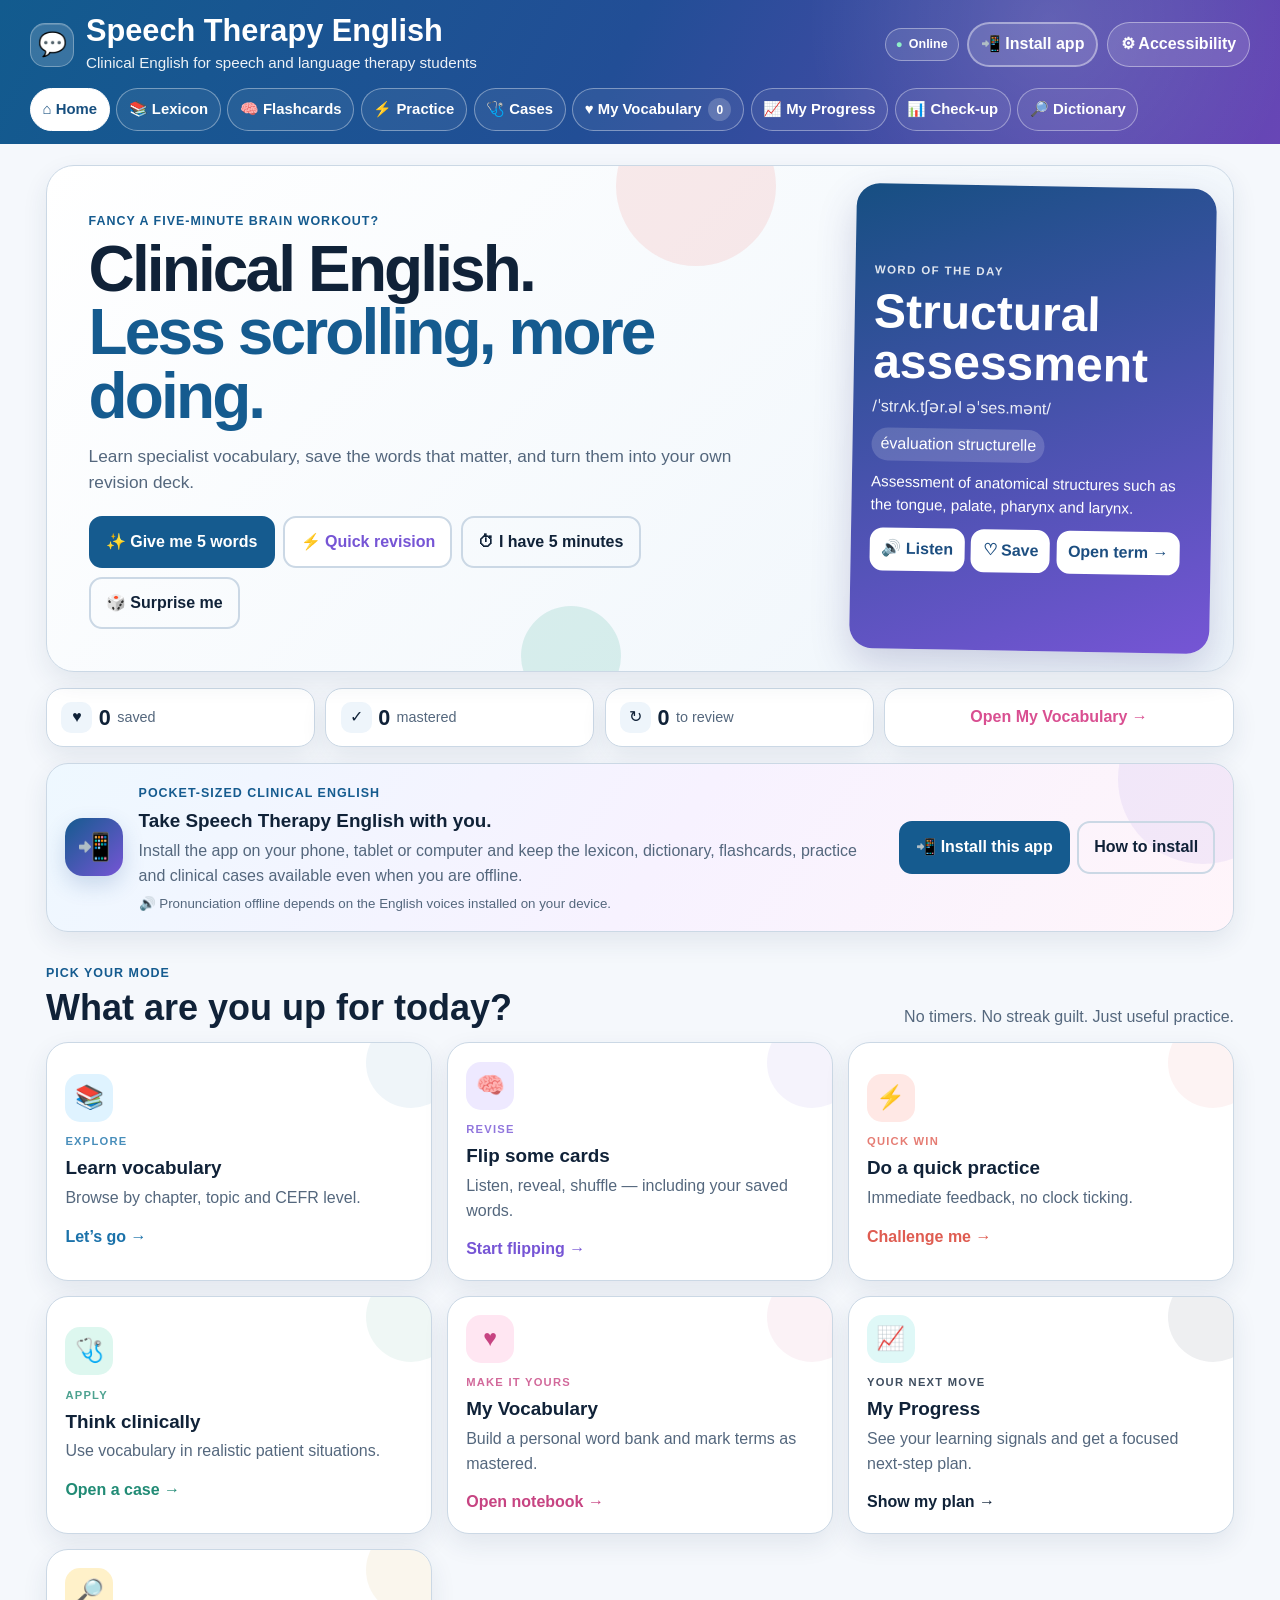
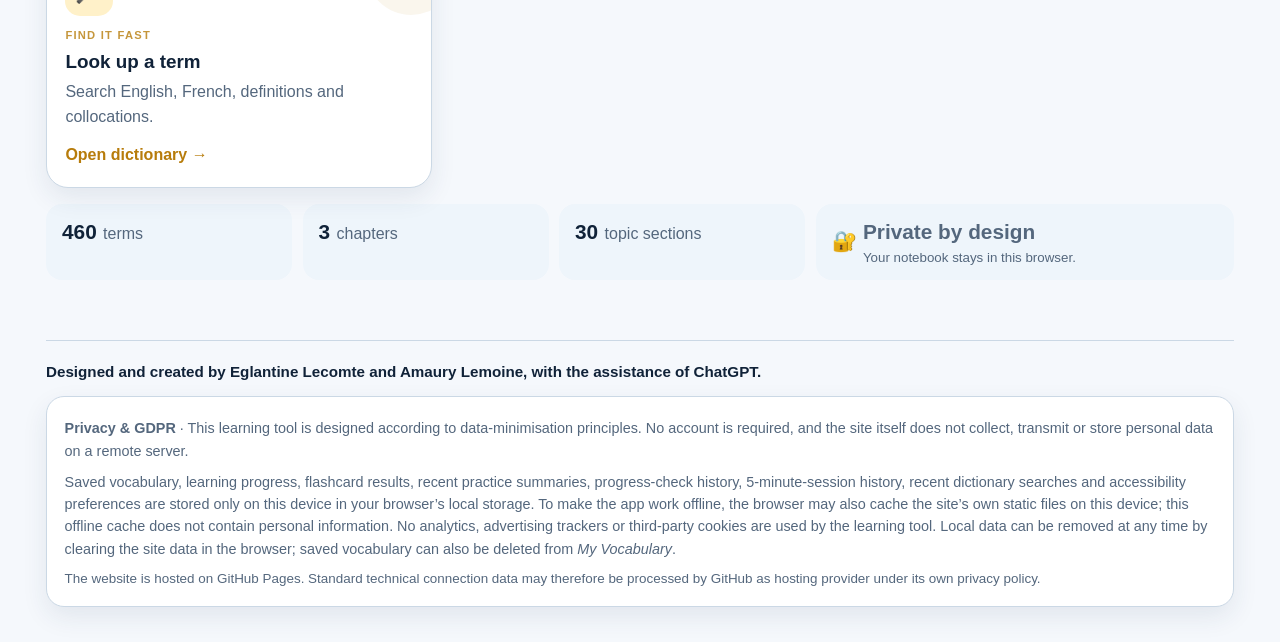
==== commit 31a90af2: "Add files via upload" ====
--- a/index.html
+++ b/index.html
@@ -11,9 +11,9 @@
   <meta name="apple-mobile-web-app-title" content="Speech Therapy English">
   <link rel="manifest" href="manifest.webmanifest">
   <link rel="apple-touch-icon" href="apple-touch-icon.png">
-  <meta name="application-version" content="8.0">
+  <meta name="application-version" content="10.0">
   <title>Speech Therapy English – Accessible Learning Platform</title>
-  <link rel="stylesheet" href="styles-v9.css">
+  <link rel="stylesheet" href="styles-v10.css">
 </head>
 <body>
 <a class="skip" href="#main">Skip to main content</a>
@@ -50,7 +50,8 @@
       <button data-page="practice"><span aria-hidden="true">⚡</span> Practice</button>
       <button data-page="cases"><span aria-hidden="true">🩺</span> Cases</button>
       <button data-page="notebook"><span aria-hidden="true">♥</span> My Vocabulary <span id="navSavedCount" class="nav-count" aria-label="saved words count">0</span></button>
-      <button data-page="test"><span aria-hidden="true">📊</span> Progress</button>
+      <button data-page="progress"><span aria-hidden="true">📈</span> My Progress</button>
+      <button data-page="test"><span aria-hidden="true">📊</span> Check-up</button>
       <button data-page="search"><span aria-hidden="true">🔎</span> Dictionary</button>
     </nav>
   </div>
@@ -68,6 +69,7 @@
         <div class="hero-actions">
           <button class="primary-action" id="learnFive">✨ Give me 5 words</button>
           <button class="secondary-action" id="quickRevision">⚡ Quick revision</button>
+          <button class="ghost-action" id="fiveMinuteBoost">⏱ I have 5 minutes</button>
           <button class="ghost-action" id="surpriseMe">🎲 Surprise me</button>
         </div>
       </div>
@@ -132,6 +134,10 @@
       <button class="activity-card card-pink" data-go="notebook">
         <span class="activity-icon" aria-hidden="true">♥</span><span class="activity-kicker">MAKE IT YOURS</span>
         <strong>My Vocabulary</strong><span>Build a personal word bank and mark terms as mastered.</span><span class="arrow">Open notebook →</span>
+      </button>
+      <button class="activity-card card-teal" data-go="progress">
+        <span class="activity-icon" aria-hidden="true">📈</span><span class="activity-kicker">YOUR NEXT MOVE</span>
+        <strong>My Progress</strong><span>See your learning signals and get a focused next-step plan.</span><span class="arrow">Show my plan →</span>
       </button>
       <button class="activity-card card-yellow" data-go="search">
         <span class="activity-icon" aria-hidden="true">🔎</span><span class="activity-kicker">FIND IT FAST</span>
@@ -321,6 +327,68 @@
     <section id="notebookResults"></section>
   </section>
 
+  <section id="progress" class="page">
+    <div class="page-title"><span class="page-icon" aria-hidden="true">📈</span><div><span class="eyebrow">My Progress</span><h2>Useful signals, not guilt.</h2><p>See what you have worked on and get a practical next step. Everything here is calculated from activity stored only in this browser.</p></div></div>
+
+    <section class="progress-overview" aria-label="Learning overview">
+      <article><span class="progress-metric-icon">♥</span><strong id="progressSaved">0</strong><small>saved words</small></article>
+      <article><span class="progress-metric-icon">✓</span><strong id="progressMastered">0</strong><small>mastered</small></article>
+      <article><span class="progress-metric-icon">🧠</span><strong id="progressFlashSeen">0</strong><small>flashcard terms seen</small></article>
+      <article><span class="progress-metric-icon">⚡</span><strong id="progressPracticeAccuracy">—</strong><small>recent practice accuracy</small></article>
+      <article><span class="progress-metric-icon">🩺</span><strong id="progressCases">0/9</strong><small>clinical cases explored</small></article>
+      <article><span class="progress-metric-icon">📊</span><strong id="progressDiagnostic">—</strong><small>latest check-up</small></article>
+    </section>
+
+    <section class="guided-plan" aria-labelledby="guidedPlanTitle">
+      <div class="guided-plan-main">
+        <span class="eyebrow">🎯 What should I work on next?</span>
+        <h3 id="guidedPlanTitle">Building your recommendation…</h3>
+        <p id="guidedPlanReason">Your plan uses your local learning activity. If there is not enough activity yet, the site will suggest a balanced starting point.</p>
+        <div id="guidedPlanSteps" class="guided-plan-steps"></div>
+        <div class="guided-plan-actions">
+          <button id="startGuidedSession" class="primary-action">▶ Start my 5-minute session</button>
+          <button id="openRecommendedPractice">⚡ Open recommended practice</button>
+          <button id="openRecommendedCases">🩺 Open a related case</button>
+        </div>
+      </div>
+      <aside class="guided-plan-side">
+        <span class="eyebrow">No streaks. No judgement.</span>
+        <div class="priority-orb" id="priorityOrb"><span>Today</span><strong>Mixed</strong></div>
+        <p>A recommendation is only a revision shortcut. It is not a judgement of clinical competence.</p>
+      </aside>
+    </section>
+
+    <div class="section-heading"><div><span class="eyebrow">Three clinical areas</span><h3>Your learning signals</h3></div><p>These combine recent check-ups, practice, flashcards, saved words and case exploration.</p></div>
+    <section id="progressDomains" class="progress-domain-grid" aria-live="polite"></section>
+
+    <section class="progress-lower-grid">
+      <article class="progress-card">
+        <div class="progress-card-head"><div><span class="eyebrow">Recent activity</span><h3>What you have been doing</h3></div><span aria-hidden="true">🗂️</span></div>
+        <div id="progressRecent" class="progress-recent"></div>
+      </article>
+      <article class="progress-card five-minute-card">
+        <div class="progress-card-head"><div><span class="eyebrow">Short on time?</span><h3>Five useful minutes.</h3></div><span aria-hidden="true">⏱</span></div>
+        <p>Two flashcards, two quick questions and one clinical challenge — automatically focused on the area that looks most useful today.</p>
+        <button id="progressFiveMinutes" class="primary-action">⏱ Start the 5-minute boost</button>
+        <small id="sprintHistoryNote">No 5-minute boost completed yet.</small>
+      </article>
+    </section>
+
+    <p class="progress-data-note">Progress data is stored only in this browser. Practice tracking starts with V10; older practice sessions were not previously stored.</p>
+  </section>
+
+  <section id="sprint" class="page">
+    <div class="page-title"><span class="page-icon" aria-hidden="true">⏱</span><div><span class="eyebrow">5-minute boost</span><h2>Five small things. Then you’re done.</h2><p>2 flashcards · 2 practice questions · 1 clinical challenge. No timer — “five minutes” is a format, not a deadline.</p></div></div>
+    <section class="sprint-shell">
+      <div class="sprint-topbar">
+        <div><span id="sprintStepLabel">Step 1 of 5</span><strong id="sprintDomainLabel">Mixed vocabulary</strong></div>
+        <button id="exitSprint" class="ghost-action">Exit boost</button>
+      </div>
+      <div class="sprint-track" aria-hidden="true"><span id="sprintTrack"></span></div>
+      <section id="sprintBox" class="sprint-box" aria-live="polite"></section>
+    </section>
+  </section>
+
   <section id="test" class="page">
     <div class="page-title"><span class="page-icon" aria-hidden="true">📊</span><div><span class="eyebrow">Diagnostic &amp; progress check</span><h2>Find out what to work on next.</h2><p>24 untimed questions across Dysphagia, Neurogenic Communication and Voice Disorders. Your results stay on this device.</p></div></div>
 
@@ -420,12 +488,12 @@
     <p class="footer-credit"><strong>Designed and created by Eglantine Lecomte and Amaury Lemoine, with the assistance of ChatGPT.</strong></p>
     <div class="privacy-note" aria-label="Privacy and GDPR information">
       <p><strong>Privacy &amp; GDPR</strong> · This learning tool is designed according to data-minimisation principles. No account is required, and the site itself does not collect, transmit or store personal data on a remote server.</p>
-      <p>Saved vocabulary, learning progress, flashcard results, progress-check history, recent dictionary searches and accessibility preferences are stored only on this device in your browser’s local storage. To make the app work offline, the browser may also cache the site’s own static files on this device; this offline cache does not contain personal information. No analytics, advertising trackers or third-party cookies are used by the learning tool. Local data can be removed at any time by clearing the site data in the browser; saved vocabulary can also be deleted from <em>My Vocabulary</em>.</p>
+      <p>Saved vocabulary, learning progress, flashcard results, recent practice summaries, progress-check history, 5-minute-session history, recent dictionary searches and accessibility preferences are stored only on this device in your browser’s local storage. To make the app work offline, the browser may also cache the site’s own static files on this device; this offline cache does not contain personal information. No analytics, advertising trackers or third-party cookies are used by the learning tool. Local data can be removed at any time by clearing the site data in the browser; saved vocabulary can also be deleted from <em>My Vocabulary</em>.</p>
       <p class="hosting-note">The website is hosted on GitHub Pages. Standard technical connection data may therefore be processed by GitHub as hosting provider under its own privacy policy.</p>
     </div>
   </div>
 </footer>
-<script src="vocabulary-v9.js"></script>
-<script src="app-v9.js"></script>
+<script src="vocabulary-v10.js"></script>
+<script src="app-v10.js"></script>
 </body>
 </html>
--- a/styles-v10.css
+++ b/styles-v10.css
@@ -0,0 +1,105 @@
+/* Speech Therapy English — V9 */
+:root{
+  --bg:#f5f8fc;--surface:#fff;--surface2:#eef5fb;--text:#102238;--muted:#54677d;
+  --accent:#155b8f;--accent-dark:#0b446e;--accent2:#28a58b;--purple:#7655d5;--coral:#ef6f62;
+  --pink:#d94f91;--yellow:#d99b18;--border:#cbd8e5;--focus:#ffbf47;--scale:1;
+  --shadow:0 10px 26px rgba(35,58,88,.09);--shadow-hover:0 18px 36px rgba(35,58,88,.15);
+  --radius:22px
+}
+[data-theme=dark]{--bg:#0f172a;--surface:#1d293c;--surface2:#2b3a51;--text:#f8fafc;--muted:#c9d4e1;--accent:#77d1ff;--accent-dark:#9fddff;--accent2:#7ce7c5;--purple:#b7a2ff;--coral:#ff9b91;--pink:#ff9bca;--yellow:#ffd37a;--border:#47576c;--shadow:none;--shadow-hover:none}
+[data-contrast=high]{--bg:#000;--surface:#000;--surface2:#111;--text:#fff;--muted:#fff;--accent:#0ff;--accent-dark:#0ff;--accent2:#ff0;--purple:#fff;--coral:#fff;--pink:#fff;--yellow:#ff0;--border:#fff;--focus:#ff0;--shadow:none;--shadow-hover:none}
+*{box-sizing:border-box}html{font-size:calc(16px*var(--scale));scroll-behavior:smooth}body{margin:0;font-family:Arial,Helvetica,sans-serif;background:var(--bg);color:var(--text);line-height:1.55}.reduce-motion *{animation:none!important;transition:none!important;scroll-behavior:auto!important}.skip{position:absolute;top:-5rem;left:1rem;background:var(--focus);color:#000;padding:.8rem 1rem;border-radius:.7rem;z-index:200;font-weight:800}.skip:focus{top:1rem}.wrap,main,footer{max-width:1220px;margin:auto}
+button,input,select{font:inherit;border:2px solid var(--border);border-radius:13px;padding:.6rem .75rem;background:var(--surface);color:var(--text)}button{cursor:pointer;font-weight:700}button:hover{border-color:var(--accent)}:focus-visible{outline:4px solid var(--focus);outline-offset:3px}
+header{background:linear-gradient(118deg,#125b8e 0%,#224e96 48%,#6846b6 100%);color:#fff;padding:.9rem 1rem .85rem;position:relative;overflow:visible}header:before{content:"";position:absolute;inset:0;background:radial-gradient(circle at 82% 15%,rgba(255,255,255,.13),transparent 23%);pointer-events:none}.top-row{display:flex;justify-content:space-between;align-items:center;gap:1rem;position:relative}.brand-row{display:flex;align-items:center;gap:.75rem}.brand-mark{width:44px;height:44px;border-radius:15px;background:rgba(255,255,255,.16);display:grid;place-items:center;font-size:1.45rem;border:1px solid rgba(255,255,255,.3);box-shadow:inset 0 1px 0 rgba(255,255,255,.18)}header h1{margin:0;font-size:clamp(1.35rem,2.4vw,2rem);line-height:1.1}.tagline{margin:.18rem 0 0;opacity:.92;font-size:.95rem}
+.a11y-shell{position:relative;z-index:10}.a11y-shell summary{list-style:none;cursor:pointer;border:1px solid rgba(255,255,255,.4);border-radius:999px;padding:.55rem .8rem;font-weight:800;background:rgba(255,255,255,.12)}.a11y-shell summary::-webkit-details-marker{display:none}.a11y{position:absolute;right:0;top:calc(100% + .55rem);width:min(520px,90vw);background:var(--surface);border:1px solid var(--border);padding:.7rem;display:flex;flex-wrap:wrap;gap:.45rem;border-radius:16px;box-shadow:var(--shadow-hover)}.a11y button{flex:1 1 auto;white-space:nowrap}
+nav{display:flex;flex-wrap:wrap;gap:.42rem;margin-top:.85rem;position:relative}nav button{color:#fff;border:1.5px solid rgba(255,255,255,.38);border-radius:999px;padding:.52rem .72rem;background:rgba(255,255,255,.06);font-size:.93rem}nav button:hover{background:rgba(255,255,255,.14);border-color:#fff}nav button.active{background:#fff;color:#174f7f;border-color:#fff}.nav-count{display:inline-grid;place-items:center;min-width:1.45rem;height:1.45rem;padding:0 .35rem;border-radius:999px;background:rgba(255,255,255,.2);font-size:.75rem;margin-left:.15rem}nav button.active .nav-count{background:#e8f0f7}
+main{padding:1.3rem 1rem 2.5rem}.page{display:none}.page.active{display:block}.eyebrow{display:inline-block;color:var(--accent);font-weight:900;text-transform:uppercase;letter-spacing:.08em;font-size:.78rem}.panel,.card,.term-card,.exercise{background:var(--surface);border:1px solid var(--border);border-radius:var(--radius);padding:1rem;margin-bottom:1rem;box-shadow:var(--shadow)}
+.hero-v3{position:relative;overflow:hidden;display:grid;grid-template-columns:minmax(0,1.35fr) minmax(290px,.65fr);gap:1rem;border-radius:28px;background:linear-gradient(135deg,var(--surface) 0%,var(--surface2) 100%);border:1px solid var(--border);box-shadow:var(--shadow);min-height:330px}.hero-copy-v3{padding:clamp(1.5rem,4vw,2.6rem);position:relative;z-index:2}.hero-copy-v3 h2{font-size:clamp(2.2rem,5vw,4.15rem);line-height:.99;letter-spacing:-.045em;margin:.35rem 0 .9rem;max-width:800px}.hero-copy-v3 h2 span{color:var(--accent)}.hero-copy-v3>p{font-size:1.08rem;color:var(--muted);max-width:700px;margin:0 0 1.25rem}.hero-actions{display:flex;flex-wrap:wrap;gap:.55rem}.primary-action,.secondary-action,.ghost-action{padding:.73rem .95rem;font-weight:900}.primary-action{background:var(--accent);color:#fff;border-color:var(--accent)}.primary-action:hover{background:var(--accent-dark);border-color:var(--accent-dark)}.secondary-action{background:var(--surface);color:var(--purple);border-color:var(--border)}.ghost-action{background:transparent;color:var(--text)}.word-spotlight{margin:1.25rem 1.25rem 1.25rem 0;border-radius:23px;padding:1.2rem;background:linear-gradient(160deg,#164f82,#7655d5);color:#fff;box-shadow:0 16px 38px rgba(64,62,132,.22);position:relative;z-index:2;align-self:stretch;display:flex;flex-direction:column;justify-content:center;transform:rotate(1deg);transition:transform .2s ease}.word-spotlight:hover{transform:rotate(0deg) translateY(-2px)}.spotlight-label{font-size:.72rem;text-transform:uppercase;letter-spacing:.12em;font-weight:900;opacity:.85}.spotlight-term{font-size:clamp(1.9rem,4vw,3rem);font-weight:900;line-height:1.05;margin:.45rem 0}.spotlight-ipa{opacity:.9}.spotlight-fr{display:inline-block;background:rgba(255,255,255,.16);border-radius:999px;padding:.25rem .55rem;margin:.55rem 0}.spotlight-definition{font-size:.95rem}.spotlight-actions{display:flex;gap:.4rem;flex-wrap:wrap;margin-top:.7rem}.spotlight-actions button{background:#fff;color:#1c4e80;border-color:#fff;padding:.45rem .6rem}.hero-bubble{position:absolute;border-radius:50%;pointer-events:none;filter:blur(.1px);animation:floaty 7s ease-in-out infinite}.bubble-one{width:160px;height:160px;background:rgba(239,111,98,.13);left:48%;top:-60px}.bubble-two{width:100px;height:100px;background:rgba(40,165,139,.15);left:40%;bottom:-35px;animation-delay:-2.5s}@keyframes floaty{0%,100%{transform:translateY(0)}50%{transform:translateY(13px)}}
+.mini-dashboard{display:grid;grid-template-columns:repeat(3,minmax(100px,1fr)) minmax(210px,1.3fr);gap:.65rem;align-items:stretch;margin:1rem 0}.mini-dashboard>div,.dashboard-link{background:var(--surface);border:1px solid var(--border);border-radius:17px;box-shadow:var(--shadow);padding:.75rem .9rem}.mini-dashboard>div{display:grid;grid-template-columns:auto auto 1fr;align-items:center;gap:.4rem}.dash-icon{width:31px;height:31px;display:grid;place-items:center;border-radius:10px;background:var(--surface2)}.mini-dashboard strong{font-size:1.35rem}.mini-dashboard span:last-child{color:var(--muted);font-size:.9rem}.dashboard-link{color:var(--pink);text-align:center;font-weight:900}.quick-words{background:linear-gradient(120deg,var(--surface2),var(--surface));border:1px solid var(--border);border-radius:20px;padding:1rem;margin:1rem 0}.quick-words h3{margin:0 0 .6rem}.word-chip-grid{display:grid;grid-template-columns:repeat(5,minmax(0,1fr));gap:.55rem}.word-chip{background:var(--surface);border:1px solid var(--border);border-radius:15px;padding:.7rem;text-align:left}.word-chip strong,.word-chip span{display:block}.word-chip strong{margin-bottom:.15rem}.word-chip span{color:var(--muted);font-size:.85rem}
+.section-heading{margin:1.8rem 0 .8rem}.punchy-heading{display:flex;justify-content:space-between;align-items:end;gap:1rem}.section-heading h2{font-size:clamp(1.65rem,3vw,2.25rem);line-height:1.1;margin:.15rem 0}.section-heading p{margin:0;color:var(--muted)}.activity-grid{display:grid;grid-template-columns:repeat(3,minmax(0,1fr));gap:.9rem}.activity-card{position:relative;overflow:hidden;text-align:left;min-height:205px;border-radius:22px;padding:1.15rem;border:1px solid var(--border);box-shadow:var(--shadow);transition:transform .18s ease,box-shadow .18s ease;background:var(--surface)}.activity-card:after{content:"";position:absolute;width:90px;height:90px;border-radius:50%;right:-25px;top:-25px;background:currentColor;opacity:.07}.activity-card:hover{transform:translateY(-4px) rotate(-.3deg);box-shadow:var(--shadow-hover)}.activity-icon{display:grid;place-items:center;width:48px;height:48px;border-radius:15px;background:currentColor;font-size:1.45rem;margin-bottom:.7rem}.activity-icon::first-letter{filter:none}.activity-kicker{display:block;font-size:.7rem;letter-spacing:.11em;font-weight:900;opacity:.8}.activity-card strong{display:block;color:var(--text);font-size:1.18rem;margin:.17rem 0 .22rem}.activity-card>span:not(.activity-icon):not(.activity-kicker):not(.arrow){color:var(--muted);font-weight:500}.activity-card .arrow{display:block;font-weight:900;margin-top:.85rem;color:currentColor}.card-blue{color:#1b72aa}.card-blue .activity-icon{background:#dff3ff}.card-purple{color:#7655d5}.card-purple .activity-icon{background:#eee9ff}.card-coral{color:#df5c51}.card-coral .activity-icon{background:#ffe8e5}.card-green{color:#218b75}.card-green .activity-icon{background:#ddf7ef}.card-pink{color:#c74482}.card-pink .activity-icon{background:#ffe6f2}.card-yellow{color:#b77c0b}.card-yellow .activity-icon{background:#fff1c9}.platform-strip{display:grid;grid-template-columns:repeat(3,1fr) 1.7fr;gap:.65rem;margin-top:1rem}.platform-strip>div{background:var(--surface2);border-radius:16px;padding:.75rem 1rem;display:flex;gap:.4rem;align-items:baseline}.platform-strip strong{font-size:1.3rem}.platform-strip span{color:var(--muted)}.privacy-mini{align-items:center!important}.privacy-mini>span:first-child{font-size:1.25rem}.privacy-mini>span:last-child{display:flex;flex-direction:column}.privacy-mini small{color:var(--muted)}
+.page-title{display:flex;align-items:center;gap:.85rem;margin:.25rem 0 1rem}.page-title .page-icon{width:58px;height:58px;display:grid;place-items:center;border-radius:18px;background:linear-gradient(145deg,#dff3ff,#eee8ff);font-size:1.7rem}.page-title h2{font-size:clamp(2rem,4vw,3rem);line-height:1;margin:.15rem 0}.page-title p{margin:0;color:var(--muted)}.filters{display:grid;grid-template-columns:2fr repeat(3,1fr);gap:.7rem}.filters input,.filters select,.notebook-filters input,.notebook-filters select,.search-panel input{width:100%;margin-top:.25rem}.result-count{font-weight:800;color:var(--muted)}.badge{display:inline-block;background:var(--surface2);border:1px solid var(--border);border-radius:999px;padding:.22rem .52rem;margin:.13rem}.term-card{position:relative}.term-card.saved{border-color:#efb8d2}.term-card.mastered{border-color:#9cd9ca}.term-card h3{font-size:1.45rem;margin:.1rem 0 .35rem}.level-grid{display:grid;grid-template-columns:repeat(auto-fit,minmax(220px,1fr));gap:.65rem}.level{background:var(--surface2);border:1px solid var(--border);border-radius:13px;padding:.7rem}.grid{display:grid;grid-template-columns:repeat(auto-fit,minmax(240px,1fr));gap:1rem}.card-actions{display:flex;flex-wrap:wrap;gap:.45rem;margin-top:.8rem}.save-button.saved{background:#fff0f7;color:#b83270;border-color:#efb8d2}.master-button.mastered{background:#e7f9f4;color:#177562;border-color:#9cd9ca}.flash-controls{display:flex;justify-content:space-between;align-items:end;gap:1rem}.flash-controls select{margin-left:.35rem}.flashcard{min-height:360px;display:grid;place-items:center;text-align:center;cursor:pointer;position:relative;overflow:hidden;background:linear-gradient(145deg,var(--surface),var(--surface2));border:1px solid var(--border);border-radius:26px;box-shadow:var(--shadow)}.flashcard:before{content:"";position:absolute;width:160px;height:160px;background:rgba(118,85,213,.09);border-radius:50%;top:-60px;right:-40px}.big{font-size:clamp(2.4rem,7vw,4.8rem);font-weight:900;line-height:1}.flash-hint{color:var(--muted);font-size:.86rem;margin-top:1rem}.centre-actions{justify-content:center}.compact-controls{max-width:440px}.exercise fieldset{border:0;padding:0}.exercise legend{font-weight:900;font-size:1.25rem}.exercise label.card{display:block;cursor:pointer}.feedback{border-left:7px solid var(--accent2);background:var(--surface2);padding:.8rem;margin-top:.8rem;border-radius:.6rem}.error{border-left-color:#be123c}.case-grid{display:grid;grid-template-columns:repeat(3,minmax(0,1fr));gap:.9rem}.case-card{background:var(--surface);border:1px solid var(--border);border-radius:22px;padding:1.15rem;box-shadow:var(--shadow);position:relative;overflow:hidden}.case-number{position:absolute;right:12px;top:3px;font-size:3.5rem;font-weight:900;opacity:.06}.case-tag{display:inline-block;border-radius:999px;background:var(--surface2);padding:.25rem .55rem;font-size:.75rem;font-weight:900;text-transform:uppercase;letter-spacing:.08em}.case-card h3{font-size:1.35rem;margin:.8rem 0 .35rem}.case-action{margin-top:.45rem;color:var(--accent)}
+.notebook-hero{display:grid;grid-template-columns:repeat(3,minmax(140px,1fr)) minmax(250px,1.4fr);gap:.7rem;margin-bottom:1rem}.notebook-stat,.notebook-actions{background:var(--surface);border:1px solid var(--border);border-radius:20px;box-shadow:var(--shadow);padding:1rem}.notebook-stat{display:grid;grid-template-columns:auto 1fr;column-gap:.55rem;align-items:center}.notebook-stat>span{grid-row:1/3;font-size:1.5rem}.notebook-stat strong{font-size:2rem;line-height:1}.notebook-stat small{color:var(--muted)}.notebook-actions{display:flex;align-items:center;justify-content:center;gap:.45rem;flex-wrap:wrap}.notebook-filters{display:grid;grid-template-columns:2fr 1fr 1fr auto;gap:.7rem;align-items:end}.danger-quiet{color:#a52b3c}.empty-state{text-align:center;padding:2.6rem 1rem;background:var(--surface);border:2px dashed var(--border);border-radius:22px}.empty-state .empty-icon{font-size:2.7rem}.empty-state h3{font-size:1.5rem;margin:.35rem 0}.empty-state p{color:var(--muted)}.search-panel{max-width:780px}.toast{position:fixed;right:1rem;bottom:1rem;z-index:150;background:#102238;color:#fff;padding:.8rem 1rem;border-radius:14px;box-shadow:var(--shadow-hover);opacity:0;transform:translateY(15px);pointer-events:none;transition:.2s ease}.toast.show{opacity:1;transform:translateY(0)}
+.simple .extra,.simple .hero-bubble,.simple .word-spotlight,.simple .mini-dashboard{display:none!important}.simple .hero-v3,.simple .activity-grid,.simple .case-grid,.simple .notebook-hero{grid-template-columns:1fr}.simple .hero-v3{background:var(--surface)}.simple .activity-card:hover{transform:none}footer{padding:1rem 1rem 2rem;color:var(--muted);font-size:.9rem}footer p{margin:.15rem 0}
+@media(max-width:980px){.activity-grid{grid-template-columns:repeat(2,minmax(0,1fr))}.filters{grid-template-columns:repeat(2,1fr)}.notebook-hero{grid-template-columns:repeat(2,1fr)}.notebook-filters{grid-template-columns:repeat(2,1fr)}.platform-strip{grid-template-columns:repeat(2,1fr)}.word-chip-grid{grid-template-columns:repeat(3,1fr)}}
+@media(max-width:760px){.top-row{align-items:flex-start}.tagline{display:none}.a11y-shell summary{font-size:0}.a11y-shell summary::first-letter{font-size:1rem}.hero-v3{grid-template-columns:1fr}.word-spotlight{margin:0 1rem 1rem;transform:none}.mini-dashboard{grid-template-columns:repeat(3,1fr)}.dashboard-link{grid-column:1/-1}.mini-dashboard>div{grid-template-columns:1fr;text-align:center;justify-items:center}.punchy-heading{align-items:flex-start;flex-direction:column}.case-grid{grid-template-columns:1fr}.notebook-hero{grid-template-columns:1fr 1fr}.word-chip-grid{grid-template-columns:1fr 1fr}nav button{flex:1 1 auto}.page-title .page-icon{width:50px;height:50px}}
+@media(max-width:520px){.activity-grid,.filters,.notebook-filters,.notebook-hero,.platform-strip{grid-template-columns:1fr}.word-chip-grid{grid-template-columns:1fr}.hero-copy-v3{padding:1.25rem}.hero-copy-v3 h2{font-size:2.45rem}.hero-actions button{width:100%}.mini-dashboard{grid-template-columns:1fr 1fr}.mini-dashboard>div:nth-child(3){grid-column:1/-1}.brand-mark{display:none}nav{overflow-x:auto;flex-wrap:nowrap;padding-bottom:.15rem}nav button{flex:0 0 auto}.a11y{right:-.2rem}.flash-controls{align-items:flex-start;flex-direction:column}}
+@media print{header,.a11y-shell,nav,button,.filters,.notebook-filters,footer,.toast{display:none!important}.panel,.card,.term-card,.exercise,.case-card{box-shadow:none;break-inside:avoid}.page{display:block}.activity-grid{display:none}}
+
+
+/* ===== V4 · SMART FLASHCARDS ===== */
+.flash-toolbar{display:grid;grid-template-columns:minmax(220px,1.4fr) minmax(150px,.7fr) auto;gap:.8rem;align-items:end;background:var(--surface);border:1px solid var(--border);border-radius:22px;padding:1rem;box-shadow:var(--shadow);margin-bottom:.8rem}.flash-toolbar label{font-weight:800}.flash-toolbar select{width:100%;margin-top:.28rem}.flash-toolbar .primary-action{height:fit-content;white-space:nowrap}
+.flash-session-bar{background:var(--surface);border:1px solid var(--border);border-radius:20px;padding:.8rem 1rem;margin-bottom:.9rem;display:grid;grid-template-columns:1fr auto;gap:.55rem 1rem;align-items:center}.flash-progress-label{font-weight:950;font-size:1.2rem;margin-right:.55rem}.flash-progress-note{color:var(--muted);font-size:.9rem}.flash-mini-stats{display:flex;gap:.45rem;flex-wrap:wrap;justify-content:flex-end}.flash-mini-stats span{border-radius:999px;padding:.28rem .58rem;font-size:.78rem;font-weight:800;border:1px solid var(--border);background:var(--surface2)}.flash-mini-stats .again-stat{background:#fff0f3;color:#9f2348;border-color:#f2bacb}.flash-mini-stats .hard-stat{background:#fff8dd;color:#7a5a00;border-color:#ead792}.flash-mini-stats .got-stat{background:#eaf9f3;color:#176f5b;border-color:#a8decf}.flash-progress-track{grid-column:1/-1;height:8px;background:var(--surface2);border-radius:999px;overflow:hidden}.flash-progress-track>div{height:100%;width:0;background:linear-gradient(90deg,#1d75a8,#7655d5,#de4d87);border-radius:inherit;transition:width .28s ease}
+.flash-stage{max-width:900px;margin:0 auto;perspective:1400px}.flashcard-v4{position:relative;min-height:430px;cursor:pointer;outline:none}.flashcard-v4:focus-visible{outline:4px solid var(--focus);outline-offset:5px;border-radius:30px}.flashcard-inner{position:relative;width:100%;min-height:430px;transition:transform .52s cubic-bezier(.2,.75,.25,1);transform-style:preserve-3d}.flashcard-v4.is-flipped .flashcard-inner{transform:rotateY(180deg)}.flashcard-face{position:absolute;inset:0;min-height:430px;backface-visibility:hidden;-webkit-backface-visibility:hidden;border-radius:30px;border:1px solid var(--border);box-shadow:0 18px 42px rgba(26,55,85,.13);overflow:hidden;padding:clamp(1.3rem,4vw,2.6rem);display:flex;flex-direction:column;align-items:center;justify-content:center;text-align:center}.flashcard-front{background:radial-gradient(circle at 85% 12%,rgba(222,77,135,.14) 0 12%,transparent 12.5%),radial-gradient(circle at 12% 88%,rgba(67,170,139,.14) 0 10%,transparent 10.5%),linear-gradient(145deg,var(--surface),var(--surface2))}.flashcard-back{transform:rotateY(180deg);background:linear-gradient(145deg,var(--surface),rgba(222,77,135,.055))}.flashcard-kicker{font-size:.75rem;text-transform:uppercase;letter-spacing:.12em;font-weight:950;color:var(--accent);margin-bottom:.7rem}.flashcard-term{font-size:clamp(2.6rem,7vw,5.4rem);font-weight:950;line-height:.96;max-width:800px}.flashcard-ipa{font-size:1.08rem;color:var(--muted);margin:.8rem 0}.flashcard-fr{font-size:clamp(1.35rem,3vw,2.1rem);font-weight:900;color:#b93472;margin:.25rem 0 .75rem}.flashcard-definition{max-width:690px;font-size:1.05rem;margin:.2rem auto .65rem}.flashcard-example{max-width:690px;color:var(--muted);font-style:italic;margin:.2rem auto .8rem}.flashcard-collocations{display:flex;gap:.35rem;flex-wrap:wrap;justify-content:center;margin:.2rem 0 .7rem}.flashcard-collocations span{font-size:.8rem;border:1px solid var(--border);border-radius:999px;padding:.22rem .5rem;background:var(--surface2)}.flashcard-status{position:absolute;top:1rem;left:1rem;border-radius:999px;padding:.26rem .58rem;font-size:.72rem;font-weight:950;text-transform:uppercase;letter-spacing:.06em;background:var(--surface2);border:1px solid var(--border)}.flashcard-status.learning{background:#fff4d6;color:#715300;border-color:#e8d28c}.flashcard-status.review{background:#fff0f3;color:#952041;border-color:#f0b8c9}.flashcard-status.known{background:#e8f8f2;color:#176c59;border-color:#a4dbc9}.flashcard-hint{margin-top:1rem;color:var(--muted);font-size:.82rem}.flashcard-v4 button{position:relative;z-index:3}
+.flash-rating{max-width:900px;margin:.85rem auto 0;display:grid;grid-template-columns:repeat(3,1fr);gap:.7rem}.flash-rating[hidden]{display:none}.rating-btn{position:relative;display:grid;grid-template-columns:auto 1fr auto;grid-template-rows:auto auto;column-gap:.55rem;align-items:center;text-align:left;padding:.75rem .85rem;border-radius:18px;transition:transform .15s ease,box-shadow .15s ease}.rating-btn>span{grid-row:1/3;font-size:1.35rem}.rating-btn strong{font-size:1rem}.rating-btn small{color:inherit;opacity:.75}.rating-btn kbd{grid-column:3;grid-row:1/3}.rating-btn:hover{transform:translateY(-2px);box-shadow:var(--shadow-hover)}.rating-again{background:#fff0f3;color:#972141;border-color:#efb7c8}.rating-hard{background:#fff8dc;color:#735600;border-color:#e8d38b}.rating-got{background:#e9f9f3;color:#176c59;border-color:#a4dbc9}.flash-footer-actions{display:flex;justify-content:center;gap:.5rem;flex-wrap:wrap;margin-top:.8rem}.flash-key-hint{text-align:center;color:var(--muted);font-size:.78rem}.flash-key-hint kbd,.rating-btn kbd{font:inherit;font-size:.68rem;font-weight:900;background:rgba(255,255,255,.62);border:1px solid currentColor;border-radius:.35rem;padding:.08rem .3rem}.flash-summary{max-width:760px;margin:1rem auto;text-align:center;background:var(--surface);border:1px solid var(--border);border-radius:28px;padding:2rem;box-shadow:var(--shadow)}.flash-summary-icon{font-size:3.3rem}.flash-summary h3{font-size:2rem;margin:.25rem 0}.flash-summary-grid{display:grid;grid-template-columns:repeat(3,1fr);gap:.6rem;margin:1rem 0}.flash-summary-grid div{background:var(--surface2);border:1px solid var(--border);border-radius:16px;padding:.75rem}.flash-summary-grid strong{display:block;font-size:1.6rem}.flash-empty-actions{display:flex;gap:.5rem;justify-content:center;flex-wrap:wrap}
+[data-theme=dark] .flash-mini-stats .again-stat,[data-theme=dark] .rating-again{background:#4a2030;color:#ffd6e3}[data-theme=dark] .flash-mini-stats .hard-stat,[data-theme=dark] .rating-hard{background:#4a3c12;color:#fff0ad}[data-theme=dark] .flash-mini-stats .got-stat,[data-theme=dark] .rating-got{background:#153f36;color:#c8f7e9}[data-theme=dark] .flashcard-fr{color:#ff9ec8}
+[data-contrast=high] .flash-mini-stats span,[data-contrast=high] .rating-btn,[data-contrast=high] .flashcard-face{background:#000!important;color:#fff!important;border-color:#fff!important}[data-contrast=high] .flash-progress-track>div{background:#0ff}[data-contrast=high] .flashcard-fr{color:#ff0}
+.simple .flashcard-collocations,.simple .flash-key-hint{display:none!important}.simple .flashcard-face{box-shadow:none;background:var(--surface)}
+.reduce-motion .flashcard-inner{transition:none}.reduce-motion .rating-btn:hover{transform:none}
+@media(max-width:760px){.flash-toolbar{grid-template-columns:1fr 1fr}.flash-toolbar .primary-action{grid-column:1/-1}.flash-session-bar{grid-template-columns:1fr}.flash-mini-stats{justify-content:flex-start}.flash-rating{grid-template-columns:1fr}.flashcard-face,.flashcard-inner,.flashcard-v4{min-height:390px}.flashcard-term{font-size:clamp(2.2rem,12vw,4rem)}}
+@media(max-width:520px){.flash-toolbar{grid-template-columns:1fr}.flash-toolbar .primary-action{grid-column:auto}.flash-summary-grid{grid-template-columns:1fr 1fr 1fr}.rating-btn{padding:.65rem}.flashcard-face{padding:1.15rem}.flashcard-term{font-size:2.55rem}.flashcard-fr{font-size:1.45rem}}
+
+
+/* ===== V5 · PRACTICE GAMES ===== */
+.sr-only{position:absolute!important;width:1px!important;height:1px!important;padding:0!important;margin:-1px!important;overflow:hidden!important;clip:rect(0,0,0,0)!important;white-space:nowrap!important;border:0!important}
+.practice-mode-grid{display:grid;grid-template-columns:repeat(3,minmax(0,1fr));gap:.75rem;margin-bottom:1rem}.practice-mode-card{position:relative;overflow:hidden;min-height:170px;text-align:left;padding:1rem;border-radius:22px;background:var(--surface);border:2px solid var(--border);box-shadow:var(--shadow);display:flex;flex-direction:column;align-items:flex-start;transition:transform .16s ease,box-shadow .16s ease,border-color .16s ease}.practice-mode-card:before{content:"";position:absolute;width:110px;height:110px;border-radius:50%;right:-36px;top:-42px;opacity:.15;background:currentColor}.practice-mode-card:hover{transform:translateY(-3px);box-shadow:var(--shadow-hover)}.practice-mode-card.selected{border-color:currentColor;box-shadow:0 0 0 3px color-mix(in srgb,currentColor 17%,transparent),var(--shadow-hover)}.practice-mode-icon{font-size:1.7rem;margin-bottom:.55rem}.practice-mode-kicker{font-size:.66rem;letter-spacing:.11em;font-weight:950;opacity:.75}.practice-mode-card strong{font-size:1.18rem;margin:.14rem 0 .3rem;color:var(--text)}.practice-mode-card>span:last-child{font-size:.88rem;color:var(--muted);line-height:1.4}.mode-definition{color:#146997}.mode-french{color:#7655d5}.mode-cloze{color:#d34d7e}.mode-listen{color:#16866f}.mode-collocation{color:#b87808}.mode-mix{color:#d65d50}
+.practice-toolbar{display:grid;grid-template-columns:minmax(190px,1.1fr) minmax(210px,1fr) minmax(140px,.55fr) auto;gap:.7rem;align-items:end;background:linear-gradient(120deg,var(--surface),var(--surface2));border:1px solid var(--border);border-radius:22px;padding:.9rem 1rem;box-shadow:var(--shadow);margin-bottom:.8rem}.practice-toolbar label{font-weight:800}.practice-toolbar select{display:block;width:100%;margin-top:.25rem}.practice-selected-mode{align-self:stretch;display:flex;flex-direction:column;justify-content:center;padding:.25rem .3rem}.practice-selected-mode span{font-size:.72rem;color:var(--muted);text-transform:uppercase;letter-spacing:.08em;font-weight:900}.practice-selected-mode strong{font-size:1.08rem;color:var(--purple)}.practice-start{white-space:nowrap}
+.practice-session-bar{background:var(--surface);border:1px solid var(--border);border-radius:20px;padding:.78rem 1rem;margin:.85rem 0;display:grid;grid-template-columns:1fr auto;gap:.5rem 1rem;align-items:center}.practice-session-bar[hidden]{display:none}.practice-session-bar>div:first-child{display:flex;gap:.65rem;align-items:baseline;flex-wrap:wrap}.practice-session-bar>div:first-child strong{font-size:1.15rem}.practice-session-bar>div:first-child span{color:var(--muted);font-size:.82rem}.practice-score-pills{display:flex;gap:.4rem;flex-wrap:wrap;justify-content:flex-end}.practice-score-pills span{font-size:.78rem;font-weight:800;background:var(--surface2);border:1px solid var(--border);border-radius:999px;padding:.24rem .5rem}.practice-progress-track{grid-column:1/-1;height:8px;border-radius:999px;background:var(--surface2);overflow:hidden}.practice-progress-track>div{height:100%;width:0;border-radius:inherit;background:linear-gradient(90deg,#1d75a8,#7655d5,#d94f91,#ef6f62);transition:width .25s ease}
+.practice-welcome{max-width:780px;margin:1.2rem auto;text-align:center;background:var(--surface);border:1px solid var(--border);border-radius:28px;padding:2rem;box-shadow:var(--shadow)}.practice-welcome-icon{font-size:3rem}.practice-welcome h3{font-size:clamp(1.55rem,3vw,2.25rem);line-height:1.1;margin:.35rem auto .65rem;max-width:680px}.practice-welcome p{color:var(--muted);max-width:600px;margin:.3rem auto}
+.practice-question-card{max-width:880px;margin:1rem auto;background:var(--surface);border:1px solid var(--border);border-radius:30px;padding:clamp(1rem,3vw,2rem);box-shadow:var(--shadow);position:relative;overflow:hidden}.practice-question-card:after{content:"";position:absolute;width:150px;height:150px;border-radius:50%;right:-75px;bottom:-85px;background:rgba(118,85,213,.08);pointer-events:none}.practice-question-top{display:flex;align-items:center;gap:.45rem;flex-wrap:wrap;margin-bottom:.85rem}.practice-question-number{width:42px;height:42px;display:grid;place-items:center;border-radius:13px;background:var(--accent);color:#fff;font-weight:950}.practice-question-mode,.practice-chapter-pill{border:1px solid var(--border);background:var(--surface2);border-radius:999px;padding:.27rem .56rem;font-size:.75rem;font-weight:850}.practice-chapter-pill{margin-left:auto}.practice-question-card h3{font-size:clamp(1.35rem,3vw,2rem);margin:.25rem 0 .8rem}.practice-clue{font-size:clamp(1.2rem,2.6vw,1.7rem);font-weight:800;line-height:1.35;padding:1rem;border-radius:18px;background:linear-gradient(120deg,var(--surface2),var(--surface));border:1px solid var(--border);margin-bottom:1rem}.practice-clue.practice-cloze{font-weight:650}.practice-target-term{display:block;font-size:1.65rem;font-weight:950;color:var(--accent)}.practice-collocation-join,.practice-listen-note{display:block;font-size:.86rem;color:var(--muted);font-weight:500;margin-top:.3rem}.practice-listen-button{font-size:1.05rem;padding:.65rem .9rem;background:var(--accent);color:#fff;border-color:var(--accent)}
+.practice-options{border:0;padding:0;margin:0;display:grid;grid-template-columns:1fr 1fr;gap:.6rem}.practice-option{cursor:pointer;display:flex;align-items:center;gap:.7rem;padding:.8rem .9rem;border:2px solid var(--border);border-radius:17px;background:var(--surface);font-weight:800;transition:transform .12s ease,border-color .12s ease,background .12s ease}.practice-option:hover{transform:translateY(-1px);border-color:var(--accent)}.practice-option input{position:absolute;opacity:0;pointer-events:none}.practice-option:has(input:checked){border-color:var(--purple);background:color-mix(in srgb,var(--purple) 8%,var(--surface))}.practice-option-letter{width:31px;height:31px;display:grid;place-items:center;border-radius:10px;background:var(--surface2);font-size:.8rem}.practice-option.is-correct{border-color:#32a889!important;background:#e8f8f2!important;color:#145f50}.practice-option.is-wrong{border-color:#df5e77!important;background:#fff0f3!important;color:#8c2440}.practice-question-actions{display:flex;gap:.5rem;flex-wrap:wrap;margin-top:1rem}.practice-feedback{margin-top:1rem;border-radius:18px;padding:.8rem 1rem;display:flex;gap:.7rem;align-items:flex-start;border:1px solid}.practice-feedback.correct{background:#e9f9f3;border-color:#a4dbc9;color:#155f50}.practice-feedback.wrong{background:#fff0f3;border-color:#efb7c8;color:#89223d}.practice-feedback-icon{width:38px;height:38px;border-radius:12px;display:grid;place-items:center;background:rgba(255,255,255,.6);font-size:1.25rem;font-weight:950}.practice-feedback p{margin:.15rem 0 0}.practice-after-actions{display:flex;gap:.5rem;flex-wrap:wrap;margin-top:.65rem}
+.practice-summary{max-width:820px;margin:1rem auto;text-align:center;background:linear-gradient(145deg,var(--surface),var(--surface2));border:1px solid var(--border);border-radius:30px;padding:2rem;box-shadow:var(--shadow)}.practice-summary-burst{font-size:3.4rem}.practice-summary h3{font-size:clamp(1.7rem,3vw,2.35rem);margin:.25rem 0 .8rem}.practice-score-big{display:flex;align-items:baseline;gap:.6rem;justify-content:center;margin:.3rem 0 1rem}.practice-score-big strong{font-size:3.4rem;line-height:1;color:var(--accent)}.practice-score-big span{color:var(--muted);font-weight:800}.practice-summary-stats{display:grid;grid-template-columns:repeat(3,1fr);gap:.6rem;margin:1rem 0}.practice-summary-stats div{background:var(--surface);border:1px solid var(--border);border-radius:17px;padding:.7rem}.practice-summary-stats strong{display:block;font-size:1.55rem}.practice-summary-stats span{font-size:.82rem;color:var(--muted)}.practice-missed-box{text-align:left;background:var(--surface);border:1px solid var(--border);border-radius:18px;padding:.8rem;margin:1rem 0}.practice-missed-box h4{margin:.1rem 0 .55rem}.practice-missed-chips{display:flex;gap:.4rem;flex-wrap:wrap}.practice-missed-chips button{font-size:.8rem;padding:.35rem .55rem;border-radius:999px}.practice-summary-actions{display:flex;justify-content:center;gap:.5rem;flex-wrap:wrap;margin-top:1rem}
+[data-theme=dark] .practice-option.is-correct,[data-theme=dark] .practice-feedback.correct{background:#153f36!important;color:#c8f7e9}[data-theme=dark] .practice-option.is-wrong,[data-theme=dark] .practice-feedback.wrong{background:#4a2030!important;color:#ffd6e3}[data-contrast=high] .practice-mode-card,[data-contrast=high] .practice-option,[data-contrast=high] .practice-question-card,[data-contrast=high] .practice-summary{background:#000!important;color:#fff!important;border-color:#fff!important}[data-contrast=high] .practice-option.is-correct{color:#0f0!important}[data-contrast=high] .practice-option.is-wrong{color:#f88!important}.simple .practice-mode-card:before,.simple .practice-question-card:after{display:none}.reduce-motion .practice-mode-card:hover,.reduce-motion .practice-option:hover{transform:none}
+@media(max-width:980px){.practice-mode-grid{grid-template-columns:repeat(2,minmax(0,1fr))}.practice-toolbar{grid-template-columns:1fr 1fr}.practice-selected-mode{grid-column:1/-1}.practice-start{grid-column:1/-1}}
+@media(max-width:700px){.practice-mode-grid{grid-template-columns:1fr 1fr}.practice-options{grid-template-columns:1fr}.practice-session-bar{grid-template-columns:1fr}.practice-score-pills{justify-content:flex-start}.practice-chapter-pill{margin-left:0}}
+@media(max-width:520px){.practice-mode-grid,.practice-toolbar{grid-template-columns:1fr}.practice-mode-card{min-height:145px}.practice-toolbar>*{grid-column:auto}.practice-summary-stats{grid-template-columns:repeat(3,1fr)}.practice-score-big{align-items:center;flex-direction:column}.practice-score-big strong{font-size:3rem}}
+
+
+/* V5.1 footer: credits + privacy / GDPR */
+.site-footer{padding:1.25rem 1rem 2.2rem;color:var(--muted);font-size:.9rem}
+.footer-inner{border-top:1px solid var(--border);padding-top:1.15rem}
+.footer-credit{color:var(--text);font-size:.95rem;margin:0 0 .8rem}
+.privacy-note{background:var(--surface);border:1px solid var(--border);border-radius:18px;padding:1rem 1.1rem;box-shadow:var(--shadow)}
+.privacy-note p{margin:.25rem 0 .55rem}
+.privacy-note p:last-child{margin-bottom:0}
+.hosting-note{font-size:.84rem;color:var(--muted)}
+.simple .privacy-note{box-shadow:none;border-radius:10px}
+@media(max-width:760px){.site-footer{padding-inline:.8rem}.privacy-note{padding:.9rem}}
+
+/* ===== V6 · Clinical Case Lab ===== */
+.case-lab-hero{display:grid;grid-template-columns:1.5fr auto;gap:1rem;align-items:center;background:linear-gradient(135deg,rgba(15,76,129,.10),rgba(109,40,217,.10),rgba(67,170,139,.10));border:1px solid var(--border);border-radius:26px;padding:1.25rem 1.35rem;margin-bottom:1rem;overflow:hidden;position:relative}
+.case-lab-hero:after{content:"🩺";position:absolute;right:11%;bottom:-34px;font-size:7rem;opacity:.055;transform:rotate(-12deg);pointer-events:none}.case-lab-hero h3{font-size:clamp(1.55rem,3vw,2.25rem);margin:.2rem 0}.case-lab-hero p{margin:.35rem 0 0;max-width:760px;color:var(--muted)}.case-lab-actions{display:flex;flex-wrap:wrap;justify-content:flex-end;gap:.55rem;position:relative;z-index:1}
+.case-help{display:grid;grid-template-columns:repeat(3,1fr);gap:.75rem;margin-bottom:1rem}.case-help article{background:var(--surface);border:1px solid var(--border);border-radius:18px;padding:.9rem}.case-help strong{display:block;font-size:1.02rem;margin-bottom:.2rem}.case-help p{margin:0;color:var(--muted);font-size:.92rem}
+.case-browser-controls{display:grid;grid-template-columns:1.2fr 1.2fr .8fr;gap:.8rem;align-items:end}.case-browser-controls select{width:100%;margin-top:.25rem}.case-browser-count{display:flex;align-items:center;justify-content:center;gap:.5rem;min-height:49px;background:var(--surface2);border:1px solid var(--border);border-radius:14px;padding:.45rem .7rem}.case-browser-count strong{font-size:1.45rem}.case-browser-count span{color:var(--muted);font-size:.82rem}
+.case-grid{grid-template-columns:repeat(3,minmax(0,1fr))}.case-card{display:flex;flex-direction:column;min-height:260px;transition:transform .18s ease,box-shadow .18s ease,border-color .18s ease}.case-card:hover{transform:translateY(-4px);box-shadow:0 12px 30px rgba(15,23,42,.12);border-color:rgba(109,40,217,.35)}.case-card .case-action{margin-top:auto;align-self:flex-start}.case-card-top{display:flex;gap:.45rem;flex-wrap:wrap;align-items:center}.case-tag.swallowing{background:#e7f9f4;color:#177562}.case-tag.neuro{background:#eee8ff;color:#5b3dc4}.case-tag.voice{background:#fff0f7;color:#b83270}.case-mode-tag{font-size:.7rem;font-weight:900;text-transform:uppercase;letter-spacing:.06em;padding:.25rem .5rem;border-radius:999px;background:var(--surface2);border:1px solid var(--border)}.case-tried{margin-left:auto;color:#177562;font-weight:900;font-size:.78rem}.case-card .case-summary{color:var(--muted);font-size:.94rem}.case-patient-line{font-size:.82rem;font-weight:800;color:var(--muted);margin:.2rem 0 .55rem}
+.case-workspace{margin-top:1rem}.case-workspace-shell{background:var(--surface);border:1px solid var(--border);border-radius:28px;box-shadow:var(--shadow);overflow:hidden}.case-workspace-head{padding:1rem 1.2rem;background:linear-gradient(135deg,rgba(15,76,129,.08),rgba(109,40,217,.08));border-bottom:1px solid var(--border)}.case-back{margin-bottom:.75rem}.case-title-row{display:flex;justify-content:space-between;gap:1rem;align-items:flex-start}.case-title-row h3{font-size:clamp(1.7rem,4vw,2.6rem);line-height:1.08;margin:.2rem 0}.case-title-row p{margin:.2rem 0;color:var(--muted)}.case-icon-big{font-size:3rem;line-height:1}.case-patient-grid{display:grid;grid-template-columns:repeat(3,1fr);gap:.65rem;margin-top:.9rem}.case-patient-grid div{background:var(--surface);border:1px solid var(--border);border-radius:15px;padding:.65rem .75rem}.case-patient-grid small{display:block;text-transform:uppercase;letter-spacing:.07em;font-weight:900;color:var(--muted);font-size:.68rem}.case-patient-grid strong{display:block;margin-top:.18rem}
+.case-workspace-body{display:grid;grid-template-columns:.8fr 1.4fr;gap:1rem;padding:1.1rem}.case-observations,.case-task-panel{border:1px solid var(--border);border-radius:20px;padding:1rem;background:var(--surface)}.case-observations h4,.case-task-panel h4{margin:.1rem 0 .6rem;font-size:1.1rem}.case-observations ul{padding-left:1.15rem;margin:.4rem 0}.case-observations li{margin:.35rem 0}.case-mode-switch{display:flex;flex-wrap:wrap;gap:.45rem;margin:.1rem 0 1rem}.case-mode-switch button{border-radius:999px}.case-mode-switch button.active{background:var(--accent);border-color:var(--accent);color:white}.case-step{background:var(--surface2);border:1px solid var(--border);border-radius:16px;padding:.85rem;margin:.7rem 0}.case-step-label{font-size:.72rem;text-transform:uppercase;letter-spacing:.08em;font-weight:900;color:var(--muted)}.case-step h5{margin:.25rem 0 .55rem;font-size:1rem}.case-term-options{display:flex;flex-wrap:wrap;gap:.45rem}.case-term-choice{position:relative}.case-term-choice input{position:absolute;opacity:0;pointer-events:none}.case-term-choice span{display:inline-block;border:2px solid var(--border);background:var(--surface);border-radius:999px;padding:.42rem .68rem;font-weight:800;cursor:pointer}.case-term-choice input:checked+span{background:#eee8ff;border-color:#7555d5;color:#4e32aa}.case-textarea{width:100%;min-height:120px;resize:vertical;padding:.75rem;border:2px solid var(--border);border-radius:14px;background:var(--surface);color:var(--text);font:inherit}.case-textarea:focus{outline:4px solid var(--focus);outline-offset:2px}.case-feedback{margin-top:.7rem;padding:.8rem;border-radius:14px;border-left:6px solid var(--accent2);background:var(--surface)}.case-feedback.needs-work{border-left-color:#d97706}.case-feedback ul{margin:.35rem 0;padding-left:1.15rem}.case-keyword-list{display:flex;flex-wrap:wrap;gap:.4rem;margin:.5rem 0}.case-keyword{display:inline-flex;align-items:center;gap:.25rem;background:var(--surface);border:1px solid var(--border);border-radius:999px;padding:.35rem .55rem;font-size:.83rem}.case-keyword.hit{background:#e7f9f4;border-color:#9cd9ca;color:#177562}.case-keyword.miss{background:#fff7ed;border-color:#fed7aa;color:#9a4c08}.case-model{margin-top:.75rem;padding:.9rem 1rem;border:1px solid var(--border);border-radius:17px;background:linear-gradient(145deg,var(--surface),var(--surface2))}.case-model h5{margin:.05rem 0 .45rem}.case-model p{margin:.35rem 0}.case-model-actions{display:flex;flex-wrap:wrap;gap:.45rem;margin-top:.8rem}.case-footer-actions{display:flex;flex-wrap:wrap;gap:.5rem;padding:0 1.1rem 1.1rem}.case-footer-actions button:first-child{background:#fff0f7;border-color:#efb8d2;color:#a02660}.case-empty{text-align:center;padding:2rem;background:var(--surface);border:1px dashed var(--border);border-radius:22px}
+.reduce-motion .case-card{transition:none}.reduce-motion .case-card:hover{transform:none}.simple .case-lab-hero:after,.simple .case-icon-big{display:none}.simple .case-lab-hero,.simple .case-workspace-body,.simple .case-patient-grid,.simple .case-help{grid-template-columns:1fr}.simple .case-card:hover{transform:none}
+@media(max-width:900px){.case-grid{grid-template-columns:repeat(2,minmax(0,1fr))}.case-workspace-body{grid-template-columns:1fr}.case-help{grid-template-columns:1fr}.case-patient-grid{grid-template-columns:1fr 1fr}.case-browser-controls{grid-template-columns:1fr 1fr}.case-browser-count{grid-column:1/-1}.case-lab-hero{grid-template-columns:1fr}.case-lab-actions{justify-content:flex-start}}
+@media(max-width:620px){.case-grid{grid-template-columns:1fr}.case-browser-controls{grid-template-columns:1fr}.case-browser-count{grid-column:auto}.case-patient-grid{grid-template-columns:1fr}.case-title-row{align-items:flex-start}.case-icon-big{font-size:2.2rem}.case-footer-actions{flex-direction:column}.case-footer-actions button{width:100%}}
+
+
+/* V7 · Clinical dictionary */
+.dictionary-tools{padding:1rem 1.05rem}.dictionary-search-row{display:grid;grid-template-columns:minmax(0,1fr) auto;gap:.7rem;align-items:end}.dictionary-search-row label{font-weight:800}.dictionary-search-row input{display:block;width:100%;margin-top:.3rem;font-weight:500}.dictionary-search-row>button{white-space:nowrap;background:linear-gradient(135deg,var(--accent),var(--purple));color:#fff;border-color:transparent;padding:.72rem .95rem}.dictionary-help{margin:.45rem 0 0;color:var(--muted);font-size:.9rem}.dictionary-suggestion{margin-top:.8rem;padding:.75rem .85rem;border-radius:15px;background:#fff7d9;border:1px solid #ebcf70}.dictionary-suggestion button{margin:.25rem .2rem .05rem;background:#fff;border-color:#dfc65f;padding:.38rem .55rem}.dictionary-history-row{display:grid;grid-template-columns:auto 1fr auto;gap:.6rem;align-items:center;margin-top:.8rem;padding-top:.75rem;border-top:1px solid var(--border)}.dictionary-history{display:flex;gap:.35rem;flex-wrap:wrap}.dictionary-history button,.tiny-button{padding:.35rem .55rem;border-radius:999px;font-size:.84rem;background:var(--surface2)}.dictionary-layout{display:grid;grid-template-columns:minmax(260px,.72fr) minmax(0,1.75fr);gap:1rem;align-items:start}.dictionary-results-panel,.dictionary-entry{background:var(--surface);border:1px solid var(--border);border-radius:22px;box-shadow:var(--shadow)}.dictionary-results-panel{position:sticky;top:1rem;overflow:hidden}.dictionary-results-heading{padding:.9rem 1rem;border-bottom:1px solid var(--border);background:linear-gradient(135deg,var(--surface2),var(--surface))}.dictionary-results-heading h3{margin:0}.dictionary-results-heading span{color:var(--muted);font-size:.86rem}.dictionary-results{max-height:68vh;overflow:auto;padding:.45rem}.dictionary-result{display:block;width:100%;text-align:left;border:1px solid transparent;background:transparent;border-radius:14px;padding:.65rem .7rem;margin:.12rem 0}.dictionary-result:hover,.dictionary-result.selected{background:var(--surface2);border-color:var(--border)}.dictionary-result.selected{box-shadow:inset 4px 0 0 var(--accent)}.dictionary-result-term,.dictionary-result-fr,.dictionary-result-meta{display:block}.dictionary-result-term{font-weight:900;font-size:1rem}.dictionary-result-fr{color:var(--accent);font-size:.9rem;margin:.1rem 0}.dictionary-result-meta{color:var(--muted);font-size:.76rem}.dictionary-start{padding:2rem 1rem;text-align:center;color:var(--muted)}.dictionary-start>span{font-size:2rem}.dictionary-entry{min-height:480px;overflow:hidden}.dictionary-welcome{padding:clamp(1.5rem,4vw,3.2rem);text-align:center;max-width:700px;margin:auto}.dictionary-welcome-icon{font-size:3rem}.dictionary-welcome h3{font-size:clamp(1.6rem,3vw,2.3rem);margin:.35rem 0}.dictionary-welcome p{color:var(--muted)}.dictionary-card{padding:1.15rem}.dictionary-entry-top{display:flex;justify-content:space-between;gap:1rem;align-items:flex-start}.dictionary-entry-status{padding-top:.15rem}.dict-status{display:inline-block;border:1px solid var(--border);border-radius:999px;padding:.28rem .58rem;font-size:.78rem;font-weight:900;color:var(--muted);background:var(--surface2)}.dict-status.saved{color:#b83270;background:#fff0f7;border-color:#efb8d2}.dict-status.mastered{color:#177562;background:#e7f9f4;border-color:#9cd9ca}.dictionary-headword{display:flex;align-items:center;justify-content:space-between;gap:1rem;padding:1.2rem 0 .75rem;border-bottom:1px solid var(--border)}.dictionary-headword h3{font-size:clamp(2.2rem,5vw,4.5rem);letter-spacing:-.045em;line-height:.95;margin:0}.dictionary-ipa{font-size:1.05rem;color:var(--muted);margin:.45rem 0 0}.dictionary-listen{white-space:nowrap}.dictionary-french{display:flex;align-items:baseline;gap:.6rem;padding:.8rem 0}.dictionary-french span{font-size:.78rem;text-transform:uppercase;letter-spacing:.08em;color:var(--muted);font-weight:900}.dictionary-french strong{font-size:1.35rem;color:var(--purple)}.dictionary-levels{display:flex;gap:.4rem;flex-wrap:wrap;margin:.25rem 0 .8rem}.dictionary-levels button{min-width:48px;border-radius:999px;padding:.4rem .62rem}.dictionary-levels button.active{background:var(--accent);color:#fff;border-color:var(--accent)}.dictionary-definition-block{background:linear-gradient(135deg,var(--surface2),var(--surface));border:1px solid var(--border);border-radius:18px;padding:1rem 1.05rem}.dictionary-definition-block>p{font-size:1.08rem;margin:.35rem 0}.dictionary-example{margin-top:.75rem;padding:.75rem;border-radius:14px;background:var(--surface);border-left:5px solid var(--accent2)}.dictionary-example p{margin:.2rem 0 0;font-style:italic}.dictionary-two-col{display:grid;grid-template-columns:1fr 1fr;gap:.85rem;margin-top:.9rem}.dictionary-two-col>section{background:var(--surface);border:1px solid var(--border);border-radius:17px;padding:.85rem}.dictionary-two-col h4,.dictionary-explore h4{margin:.1rem 0 .55rem}.dictionary-pills{display:flex;gap:.4rem;flex-wrap:wrap}.dictionary-pills span,.dictionary-pills button{border-radius:999px;padding:.38rem .58rem;font-size:.87rem}.dictionary-pills span{background:var(--surface2);border:1px solid var(--border)}.dictionary-pills button{background:#f1ecff;color:#5e43b8;border-color:#d5c8ff}.dictionary-pills .muted-pill{color:var(--muted)}.dictionary-explore{margin-top:.9rem;border:1px solid var(--border);border-radius:18px;padding:.9rem;background:linear-gradient(120deg,var(--surface),var(--surface2))}.dictionary-area-grid{display:grid;grid-template-columns:repeat(3,minmax(0,1fr));gap:.45rem}.dictionary-area-grid button{text-align:left;padding:.62rem}.dictionary-area-grid strong,.dictionary-area-grid span{display:block}.dictionary-area-grid span{font-size:.82rem;color:var(--muted);font-weight:500;margin-top:.1rem}.dictionary-actions{display:flex;flex-wrap:wrap;gap:.45rem;margin-top:1rem;padding-top:.9rem;border-top:1px solid var(--border)}
+[data-theme=dark] .dictionary-suggestion{background:#453b13;border-color:#8f7624}[data-theme=dark] .dictionary-suggestion button{background:#2a2f3d;color:var(--text);border-color:#8f7624}[data-theme=dark] .dictionary-pills button{background:#312854;color:#d7cbff;border-color:#594b8b}
+.simple .dictionary-layout{grid-template-columns:1fr}.simple .dictionary-results-panel{position:static}.simple .dictionary-area-grid{grid-template-columns:1fr 1fr}
+@media(max-width:900px){.dictionary-layout{grid-template-columns:1fr}.dictionary-results-panel{position:static}.dictionary-results{max-height:320px}.dictionary-area-grid{grid-template-columns:repeat(2,minmax(0,1fr))}}
+@media(max-width:620px){.dictionary-search-row{grid-template-columns:1fr}.dictionary-search-row>button{width:100%}.dictionary-history-row{grid-template-columns:1fr}.dictionary-two-col,.dictionary-area-grid{grid-template-columns:1fr}.dictionary-entry-top,.dictionary-headword{align-items:flex-start;flex-direction:column}.dictionary-headword h3{font-size:2.7rem}.dictionary-listen{width:100%}}
+
+
+/* V8 · Installable offline app (PWA) */
+.header-tools{display:flex;align-items:center;gap:.55rem;flex-wrap:wrap;justify-content:flex-end}.connection-status{display:inline-flex;align-items:center;gap:.38rem;border:1px solid rgba(255,255,255,.38);border-radius:999px;padding:.38rem .62rem;font-size:.78rem;font-weight:900;background:rgba(255,255,255,.1);color:#fff}.connection-status span{font-size:.72rem}.connection-status.is-online span{color:#8ef0c8}.connection-status.is-offline{background:rgba(0,0,0,.18)}.connection-status.is-offline span{color:#ffd166}.header-install{color:#fff;border-color:rgba(255,255,255,.4);background:rgba(255,255,255,.12);font-weight:900;border-radius:999px;padding:.48rem .72rem}.header-install:hover{background:rgba(255,255,255,.22)}.header-install[hidden]{display:none!important}.a11y-shell{margin:0}
+.install-card{position:relative;display:grid;grid-template-columns:auto minmax(0,1fr) auto;gap:1rem;align-items:center;margin:1rem 0;padding:1rem 1.1rem;border:1px solid var(--border);border-radius:22px;background:linear-gradient(125deg,#eef8ff 0%,#f7f2ff 52%,#fff5fa 100%);box-shadow:var(--shadow);overflow:hidden}.install-card:after{content:"";position:absolute;right:-55px;top:-70px;width:170px;height:170px;border-radius:50%;background:rgba(117,85,213,.08);pointer-events:none}.install-card-icon{display:grid;place-items:center;width:58px;height:58px;border-radius:18px;background:linear-gradient(135deg,var(--accent),var(--purple));font-size:1.7rem;box-shadow:0 9px 22px rgba(42,89,154,.2)}.install-card-copy{position:relative;z-index:1}.install-card-copy h3{margin:.08rem 0 .2rem;font-size:1.18rem}.install-card-copy p{margin:.15rem 0;color:var(--muted)}.install-card-copy small{display:block;margin-top:.35rem;color:var(--muted)}.install-card-actions{position:relative;z-index:1;display:flex;gap:.45rem;flex-wrap:wrap;justify-content:flex-end}.install-card-actions button{white-space:nowrap}.install-help-panel{grid-column:2/-1;padding:.8rem .9rem;border-radius:15px;background:var(--surface);border:1px solid var(--border)}.install-help-panel p{margin:.3rem 0}.install-card.is-installed{background:linear-gradient(125deg,#e9f9f3,#f2fbf8)}.install-card.is-installed .install-card-icon{background:linear-gradient(135deg,#16856f,#43aa8b)}
+.update-banner{position:fixed;left:50%;bottom:1rem;transform:translateX(-50%);z-index:999;display:flex;align-items:center;gap:.55rem;max-width:min(92vw,680px);padding:.72rem .8rem;border-radius:16px;background:#102033;color:#fff;box-shadow:0 14px 38px rgba(15,23,42,.28)}.update-banner[hidden]{display:none}.update-banner button{padding:.42rem .58rem;background:#fff;color:#102033;border-color:#fff}.update-banner .tiny-button{background:transparent;color:#fff;border-color:#617086}
+[data-theme=dark] .install-card{background:linear-gradient(125deg,#172b3d,#2b2345,#3b2130)}[data-contrast=high] .install-card{background:#000;border-color:#fff}.simple .install-card{grid-template-columns:1fr}.simple .install-card-icon{display:none}.simple .install-help-panel{grid-column:1}.reduce-motion .install-card,.reduce-motion .update-banner{transition:none!important}
+@media(max-width:820px){.top-row{align-items:flex-start}.header-tools{justify-content:flex-start}.install-card{grid-template-columns:auto 1fr}.install-card-actions{grid-column:1/-1;justify-content:flex-start}.install-help-panel{grid-column:1/-1}}
+@media(max-width:560px){.header-tools{width:100%;justify-content:space-between}.header-install{flex:1}.connection-status{flex:none}.install-card{grid-template-columns:1fr}.install-card-icon{width:50px;height:50px}.install-card-actions{grid-column:1}.install-card-actions button{width:100%}.install-help-panel{grid-column:1}.update-banner{align-items:stretch;flex-direction:column}.update-banner button{width:100%}}
+@media print{.install-card,.header-install,.connection-status,.update-banner{display:none!important}}
+
+
+/* V9 · Diagnostic & Progress Check */
+.diagnostic-intro{display:grid;gap:1rem}.diagnostic-intro[hidden],.diagnostic-session[hidden]{display:none!important}.diagnostic-hero{position:relative;overflow:hidden;display:grid;grid-template-columns:minmax(0,1.35fr) minmax(270px,.65fr);gap:1rem;padding:clamp(1.2rem,3vw,2rem);border:1px solid var(--border);border-radius:26px;background:linear-gradient(135deg,var(--surface) 0%,#eef8ff 48%,#f5efff 100%);box-shadow:var(--shadow)}.diagnostic-hero:before{content:"";position:absolute;width:220px;height:220px;border-radius:50%;right:17%;top:-120px;background:rgba(239,111,98,.1)}.diagnostic-hero h3{font-size:clamp(2rem,4vw,3.45rem);line-height:1.02;letter-spacing:-.04em;margin:.35rem 0 .75rem;max-width:750px}.diagnostic-hero p{color:var(--muted);max-width:760px}.diagnostic-actions{display:flex;align-items:end;gap:.65rem;flex-wrap:wrap;margin-top:1.15rem}.diagnostic-actions label{display:grid;gap:.3rem;font-weight:800;color:var(--text)}.diagnostic-actions select{min-width:220px}.diagnostic-note{font-size:.87rem;margin:.65rem 0 0!important}.diagnostic-orbit{position:relative;min-height:260px;display:grid;place-items:center}.orbit-score{width:145px;height:145px;border-radius:50%;display:grid;place-items:center;align-content:center;text-align:center;background:linear-gradient(150deg,#155b8f,#7655d5);color:#fff;box-shadow:0 16px 35px rgba(64,62,132,.22);z-index:2}.orbit-score strong{font-size:3rem;line-height:1}.orbit-score span{text-transform:uppercase;font-size:.72rem;letter-spacing:.11em;font-weight:900;margin-top:.3rem}.orbit-pill{position:absolute;padding:.45rem .65rem;border-radius:999px;font-weight:900;font-size:.82rem;background:var(--surface);border:1px solid var(--border);box-shadow:var(--shadow)}.orbit-pill.d18{top:14%;left:3%;color:#177562}.orbit-pill.d19{right:1%;top:24%;color:#5e43b8}.orbit-pill.d20{bottom:13%;left:12%;color:#b83270}.diagnostic-domain-grid{display:grid;grid-template-columns:repeat(3,1fr);gap:.7rem}.diagnostic-domain-grid article{display:flex;align-items:center;gap:.75rem;padding:.85rem 1rem;border:1px solid var(--border);border-radius:18px;background:var(--surface);box-shadow:var(--shadow)}.domain-icon{display:grid;place-items:center;width:46px;height:46px;border-radius:14px;background:var(--surface2);font-size:1.45rem}.diagnostic-domain-grid strong,.diagnostic-domain-grid small{display:block}.diagnostic-domain-grid small{color:var(--muted);margin-top:.1rem}.diagnostic-history-card{border:1px solid var(--border);border-radius:21px;background:var(--surface);padding:1rem;box-shadow:var(--shadow)}.diagnostic-history-head{display:flex;justify-content:space-between;align-items:center;gap:1rem}.diagnostic-history-head h3{margin:.1rem 0}.diagnostic-history{display:grid;grid-template-columns:repeat(auto-fit,minmax(180px,1fr));gap:.55rem;margin-top:.7rem}.diagnostic-history-item{padding:.72rem;border-radius:15px;background:var(--surface2);border:1px solid var(--border)}.diagnostic-history-item strong,.diagnostic-history-item span,.diagnostic-history-item small{display:block}.diagnostic-history-item strong{font-size:1.45rem;color:var(--accent)}.diagnostic-history-item span{font-weight:800}.diagnostic-history-item small{color:var(--muted);margin-top:.18rem}.muted-copy{color:var(--muted)}
+.diagnostic-session{max-width:900px;margin:0 auto}.diagnostic-session-bar{display:flex;justify-content:space-between;align-items:center;gap:1rem;padding:.75rem .9rem;border:1px solid var(--border);border-radius:17px 17px 0 0;background:var(--surface)}.diagnostic-session-bar>div:first-child span,.diagnostic-session-bar>div:first-child strong{display:block}.diagnostic-session-bar>div:first-child span{font-size:.82rem;color:var(--muted);font-weight:800}.diagnostic-session-bar>div:first-child strong{color:var(--accent);margin-top:.12rem}.diagnostic-running{display:flex;gap:.75rem;color:var(--muted)}.diagnostic-running b{color:var(--text)}.diagnostic-progress-track{height:9px;background:var(--surface2);border:1px solid var(--border);border-top:0;overflow:hidden}.diagnostic-progress-track>div{height:100%;width:0;background:linear-gradient(90deg,var(--accent),var(--purple),var(--pink));transition:width .25s ease}.diagnostic-question{margin-top:1rem;background:var(--surface);border:1px solid var(--border);border-radius:24px;padding:clamp(1rem,3vw,1.5rem);box-shadow:var(--shadow)}.diagnostic-question-top{display:flex;align-items:center;justify-content:space-between;gap:.7rem;flex-wrap:wrap}.diagnostic-type{display:inline-flex;align-items:center;gap:.35rem;padding:.35rem .58rem;border-radius:999px;background:#f1ecff;color:#5e43b8;font-size:.82rem;font-weight:900}.diagnostic-domain{display:inline-flex;padding:.35rem .58rem;border-radius:999px;background:var(--surface2);color:var(--accent);font-size:.82rem;font-weight:900}.diagnostic-question h3{font-size:clamp(1.35rem,3vw,1.8rem);margin:1rem 0 .65rem}.diagnostic-clue{padding:1rem 1.05rem;border-radius:17px;background:linear-gradient(135deg,var(--surface2),var(--surface));border-left:6px solid var(--accent2);font-size:1.08rem}.diagnostic-clue em{font-style:normal;color:var(--purple);font-weight:900}.diagnostic-options{display:grid;gap:.5rem;border:0;padding:0;margin:1rem 0}.diagnostic-option{display:grid;grid-template-columns:auto auto 1fr;gap:.65rem;align-items:center;border:2px solid var(--border);border-radius:15px;padding:.7rem .8rem;background:var(--surface);cursor:pointer}.diagnostic-option:hover{border-color:var(--accent)}.diagnostic-option input{margin:0}.diagnostic-option-letter{display:grid;place-items:center;width:32px;height:32px;border-radius:10px;background:var(--surface2);font-weight:900}.diagnostic-option.is-correct{border-color:#49a98f;background:#eaf9f4}.diagnostic-option.is-wrong{border-color:#e5867e;background:#fff1ef}.diagnostic-question-actions{display:flex;gap:.5rem;flex-wrap:wrap}.diagnostic-feedback{margin-top:.8rem;padding:.85rem 1rem;border-radius:16px;background:var(--surface2);border-left:7px solid var(--accent2)}.diagnostic-feedback.wrong{border-left-color:var(--coral)}.diagnostic-feedback p{margin:.25rem 0;color:var(--muted)}
+.diagnostic-summary{display:grid;gap:1rem;margin-top:1rem}.diagnostic-summary-hero{display:grid;grid-template-columns:auto 1fr;align-items:center;gap:1rem;padding:1.2rem;border-radius:24px;background:linear-gradient(135deg,#155b8f,#7655d5);color:#fff;box-shadow:0 18px 38px rgba(64,62,132,.2)}.diagnostic-score-ring{width:135px;height:135px;border-radius:50%;display:grid;place-items:center;align-content:center;text-align:center;background:#fff;color:#174f7f}.diagnostic-score-ring strong{font-size:2.4rem;line-height:1}.diagnostic-score-ring span{font-size:.8rem;font-weight:900;margin-top:.25rem}.diagnostic-summary-hero h3{font-size:clamp(1.65rem,3vw,2.4rem);margin:.2rem 0}.diagnostic-summary-hero p{margin:.3rem 0;opacity:.92}.diagnostic-domain-results{display:grid;grid-template-columns:repeat(3,1fr);gap:.65rem}.diagnostic-domain-result{padding:.9rem;border:1px solid var(--border);border-radius:18px;background:var(--surface)}.diagnostic-domain-result-head{display:flex;justify-content:space-between;gap:.6rem}.diagnostic-domain-result strong{font-size:1.05rem}.diagnostic-domain-result b{color:var(--accent)}.diag-bar{height:9px;border-radius:999px;background:var(--surface2);overflow:hidden;margin:.55rem 0 .3rem}.diag-bar span{display:block;height:100%;background:linear-gradient(90deg,var(--accent2),var(--accent));border-radius:inherit}.diagnostic-plan{display:grid;grid-template-columns:1fr 1fr;gap:.7rem}.diagnostic-plan>article{border:1px solid var(--border);border-radius:18px;background:var(--surface);padding:1rem}.diagnostic-plan h4{margin:.1rem 0 .35rem}.diagnostic-priority{border-top:5px solid var(--coral)!important}.diagnostic-strength{border-top:5px solid var(--accent2)!important}.diagnostic-type-breakdown{display:flex;flex-wrap:wrap;gap:.4rem}.diagnostic-type-breakdown span{padding:.38rem .55rem;border-radius:999px;background:var(--surface2);border:1px solid var(--border);font-size:.86rem}.diagnostic-missed{border:1px solid var(--border);border-radius:19px;background:var(--surface);padding:1rem}.diagnostic-missed-chips{display:flex;flex-wrap:wrap;gap:.4rem}.diagnostic-missed-chips button{border-radius:999px;padding:.4rem .58rem}.diagnostic-summary-actions{display:flex;flex-wrap:wrap;gap:.5rem}.diagnostic-disclaimer{font-size:.87rem;color:var(--muted);margin:0}.simple .diagnostic-hero{grid-template-columns:1fr}.simple .diagnostic-orbit{display:none}.simple .diagnostic-domain-grid,.simple .diagnostic-domain-results,.simple .diagnostic-plan{grid-template-columns:1fr}
+[data-theme=dark] .diagnostic-hero{background:linear-gradient(135deg,#172536,#252441,#332137)}[data-theme=dark] .diagnostic-option.is-correct{background:#15372f}[data-theme=dark] .diagnostic-option.is-wrong{background:#422521}[data-theme=dark] .diagnostic-type{background:#312854;color:#d7cbff}[data-contrast=high] .diagnostic-summary-hero{background:#000;border:2px solid #fff}[data-contrast=high] .diagnostic-score-ring{background:#000;color:#fff;border:2px solid #fff}
+@media(max-width:820px){.diagnostic-hero{grid-template-columns:1fr}.diagnostic-orbit{min-height:210px}.diagnostic-domain-grid,.diagnostic-domain-results{grid-template-columns:1fr}.diagnostic-summary-hero{grid-template-columns:1fr;text-align:center}.diagnostic-score-ring{margin:auto}.diagnostic-plan{grid-template-columns:1fr}}@media(max-width:560px){.diagnostic-actions{align-items:stretch}.diagnostic-actions label,.diagnostic-actions select,.diagnostic-actions button{width:100%}.diagnostic-session-bar{align-items:flex-start;flex-direction:column}.diagnostic-running{width:100%;justify-content:space-between}.diagnostic-option{grid-template-columns:auto auto 1fr}.diagnostic-summary-actions button{width:100%}}@media print{.diagnostic-actions,.diagnostic-history-card,.diagnostic-session-bar,.diagnostic-progress-track,.diagnostic-summary-actions{display:none!important}}
+\n\n/* ===== V10 · My Progress & Guided Learning Plan ===== */\n.card-teal{color:#0f8e8a}.card-teal .activity-icon{background:#dff8f7}.progress-overview{display:grid;grid-template-columns:repeat(6,1fr);gap:.7rem;margin:1rem 0}.progress-overview article{display:grid;grid-template-columns:auto 1fr;grid-template-rows:auto auto;column-gap:.65rem;align-items:center;padding:.9rem 1rem;border:1px solid var(--border);border-radius:19px;background:var(--surface);box-shadow:var(--shadow)}.progress-metric-icon{grid-row:1/3;display:grid;place-items:center;width:42px;height:42px;border-radius:13px;background:var(--surface2);font-size:1.25rem}.progress-overview strong{font-size:1.55rem;line-height:1;color:var(--accent)}.progress-overview small{color:var(--muted);font-weight:700;margin-top:.2rem}.guided-plan{display:grid;grid-template-columns:1.5fr .65fr;gap:1rem;margin:1rem 0 1.4rem;padding:clamp(1rem,3vw,1.5rem);border:1px solid var(--border);border-radius:26px;background:linear-gradient(135deg,var(--surface),#eef8fb 55%,#f4efff);box-shadow:0 18px 40px rgba(29,64,103,.11);overflow:hidden;position:relative}.guided-plan-main h3{font-size:clamp(1.6rem,3vw,2.25rem);margin:.25rem 0}.guided-plan-main>p{color:var(--muted);max-width:760px}.guided-plan-steps{display:grid;grid-template-columns:repeat(3,1fr);gap:.6rem;margin:1rem 0}.guided-step{padding:.8rem;border-radius:17px;background:var(--surface);border:1px solid var(--border)}.guided-step span{display:block;font-size:1.35rem}.guided-step strong{display:block;margin:.25rem 0}.guided-step small{color:var(--muted)}.guided-plan-actions{display:flex;flex-wrap:wrap;gap:.5rem}.guided-plan-side{display:grid;place-items:center;align-content:center;text-align:center;padding:1rem;border-radius:22px;background:linear-gradient(145deg,#174f7f,#6a4dca);color:#fff}.guided-plan-side .eyebrow{color:#d9f9ff}.guided-plan-side p{font-size:.88rem;opacity:.9;max-width:280px}.priority-orb{width:170px;height:170px;border-radius:50%;display:grid;place-items:center;align-content:center;background:#fff;color:#174f7f;box-shadow:0 16px 35px rgba(0,0,0,.18);margin:.8rem}.priority-orb span{font-size:.75rem;text-transform:uppercase;letter-spacing:.13em;font-weight:900}.priority-orb strong{font-size:1.35rem;line-height:1.15;margin-top:.3rem}.progress-domain-grid{display:grid;grid-template-columns:repeat(3,1fr);gap:.75rem}.progress-domain-card{padding:1rem;border:1px solid var(--border);border-radius:21px;background:var(--surface);box-shadow:var(--shadow);position:relative;overflow:hidden}.progress-domain-card::before{content:"";position:absolute;inset:0 auto 0 0;width:5px;background:var(--domain-color,var(--accent))}.progress-domain-head{display:flex;justify-content:space-between;gap:.7rem;align-items:flex-start}.progress-domain-title{display:flex;gap:.65rem;align-items:center}.progress-domain-icon{font-size:1.5rem}.progress-domain-title h4{margin:0}.progress-domain-title small{display:block;color:var(--muted);margin-top:.15rem}.progress-signal{font-size:.75rem;padding:.28rem .48rem;border-radius:999px;background:var(--surface2);font-weight:900;color:var(--accent)}.progress-domain-stats{display:grid;grid-template-columns:repeat(2,1fr);gap:.45rem;margin:.8rem 0}.progress-domain-stats div{padding:.55rem .65rem;border-radius:13px;background:var(--surface2)}.progress-domain-stats strong,.progress-domain-stats small{display:block}.progress-domain-stats small{color:var(--muted);font-size:.75rem}.progress-domain-card p{font-size:.88rem;color:var(--muted);margin:.5rem 0 0}.progress-lower-grid{display:grid;grid-template-columns:1.15fr .85fr;gap:.8rem;margin:1rem 0}.progress-card{padding:1rem;border:1px solid var(--border);border-radius:22px;background:var(--surface);box-shadow:var(--shadow)}.progress-card-head{display:flex;align-items:flex-start;justify-content:space-between;gap:1rem}.progress-card-head h3{margin:.1rem 0}.progress-card-head>span{font-size:2rem}.progress-recent{display:grid;gap:.5rem;margin-top:.7rem}.progress-recent-item{display:grid;grid-template-columns:auto 1fr auto;gap:.65rem;align-items:center;padding:.65rem .7rem;border-radius:14px;background:var(--surface2)}.progress-recent-item>span:first-child{font-size:1.25rem}.progress-recent-item strong,.progress-recent-item small{display:block}.progress-recent-item small{color:var(--muted)}.progress-recent-item time{font-size:.75rem;color:var(--muted);white-space:nowrap}.five-minute-card{background:linear-gradient(145deg,#fff9e8,var(--surface))}.five-minute-card>p{color:var(--muted)}.five-minute-card>small{display:block;margin-top:.6rem;color:var(--muted)}.progress-data-note{font-size:.84rem;color:var(--muted);border-left:5px solid var(--accent2);padding:.6rem .8rem;background:var(--surface2);border-radius:8px}\n/* 5-minute boost */.sprint-shell{max-width:860px;margin:0 auto}.sprint-topbar{display:flex;justify-content:space-between;align-items:center;gap:1rem;padding:.8rem 1rem;border:1px solid var(--border);border-radius:19px 19px 0 0;background:var(--surface)}.sprint-topbar span,.sprint-topbar strong{display:block}.sprint-topbar span{font-size:.8rem;color:var(--muted);font-weight:800}.sprint-topbar strong{color:var(--accent);margin-top:.1rem}.sprint-track{height:9px;border:1px solid var(--border);border-top:0;background:var(--surface2);overflow:hidden}.sprint-track span{display:block;height:100%;width:20%;background:linear-gradient(90deg,var(--accent2),var(--accent),var(--purple));transition:width .25s}.sprint-box{margin-top:1rem}.sprint-card{padding:clamp(1rem,4vw,1.6rem);border:1px solid var(--border);border-radius:25px;background:var(--surface);box-shadow:var(--shadow)}.sprint-kind{display:inline-flex;padding:.35rem .55rem;border-radius:999px;background:#eef3ff;color:#5b49b7;font-weight:900;font-size:.82rem}.sprint-card h3{font-size:clamp(1.55rem,4vw,2.3rem);margin:.7rem 0}.sprint-flash-face{text-align:center;padding:1.3rem;border-radius:20px;background:linear-gradient(145deg,var(--surface2),var(--surface))}.sprint-flash-face .term{font-size:clamp(2rem,7vw,3.6rem);font-weight:900;line-height:1.05}.sprint-flash-face .ipa{color:var(--muted);font-size:1.05rem;margin:.4rem}.sprint-reveal{margin-top:1rem;padding:1rem;border-radius:17px;background:#eef9f6;border-left:6px solid var(--accent2)}.sprint-reveal h4{margin:0 0 .3rem}.sprint-actions{display:flex;flex-wrap:wrap;gap:.5rem;margin-top:1rem}.sprint-options{display:grid;gap:.5rem;border:0;padding:0;margin:1rem 0}.sprint-option{display:grid;grid-template-columns:auto auto 1fr;gap:.6rem;align-items:center;border:2px solid var(--border);border-radius:15px;padding:.7rem;background:var(--surface);cursor:pointer}.sprint-option-letter{display:grid;place-items:center;width:32px;height:32px;border-radius:9px;background:var(--surface2);font-weight:900}.sprint-option.correct{border-color:#49a98f;background:#eaf9f4}.sprint-option.wrong{border-color:#e5867e;background:#fff1ef}.sprint-case{display:grid;grid-template-columns:.7fr 1.3fr;gap:.8rem}.sprint-patient{padding:1rem;border-radius:18px;background:linear-gradient(145deg,#174f7f,#7051cf);color:#fff}.sprint-patient h4{font-size:1.35rem;margin:.2rem 0}.sprint-patient ul{padding-left:1.2rem}.sprint-model{padding:1rem;border-radius:17px;background:var(--surface2);border-left:6px solid var(--accent2);margin-top:.8rem}.sprint-summary{text-align:center}.sprint-summary-burst{font-size:3rem}.sprint-summary-grid{display:grid;grid-template-columns:repeat(3,1fr);gap:.6rem;margin:1rem 0}.sprint-summary-grid div{padding:.8rem;border-radius:16px;background:var(--surface2)}.sprint-summary-grid strong,.sprint-summary-grid span{display:block}.simple .guided-plan{grid-template-columns:1fr;background:var(--surface)}.simple .guided-plan-side{display:none}.simple .progress-domain-grid,.simple .progress-overview,.simple .progress-lower-grid,.simple .guided-plan-steps{grid-template-columns:1fr}.reduce-motion .sprint-track span{transition:none}\n[data-theme=dark] .guided-plan{background:linear-gradient(135deg,#172536,#252441,#332137)}[data-theme=dark] .five-minute-card{background:linear-gradient(145deg,#332b1b,var(--surface))}[data-theme=dark] .sprint-reveal{background:#15372f}[data-theme=dark] .sprint-option.correct{background:#15372f}[data-theme=dark] .sprint-option.wrong{background:#422521}[data-contrast=high] .guided-plan,[data-contrast=high] .guided-plan-side,[data-contrast=high] .sprint-patient{background:#000;border:2px solid #fff}[data-contrast=high] .priority-orb{background:#000;color:#fff;border:2px solid #fff}\n@media(max-width:1120px){.progress-overview{grid-template-columns:repeat(3,1fr)}}@media(max-width:820px){.guided-plan{grid-template-columns:1fr}.guided-plan-side{grid-template-columns:auto 1fr;place-items:center;text-align:left}.priority-orb{width:130px;height:130px}.progress-domain-grid{grid-template-columns:1fr}.progress-lower-grid{grid-template-columns:1fr}.sprint-case{grid-template-columns:1fr}}@media(max-width:600px){.progress-overview{grid-template-columns:repeat(2,1fr)}.guided-plan-steps{grid-template-columns:1fr}.guided-plan-side{grid-template-columns:1fr;text-align:center}.guided-plan-actions button,.sprint-actions button{width:100%}.sprint-topbar{align-items:flex-start;flex-direction:column}.sprint-summary-grid{grid-template-columns:1fr}}@media print{.guided-plan-actions,.five-minute-card,.sprint-shell{display:none!important}}\n
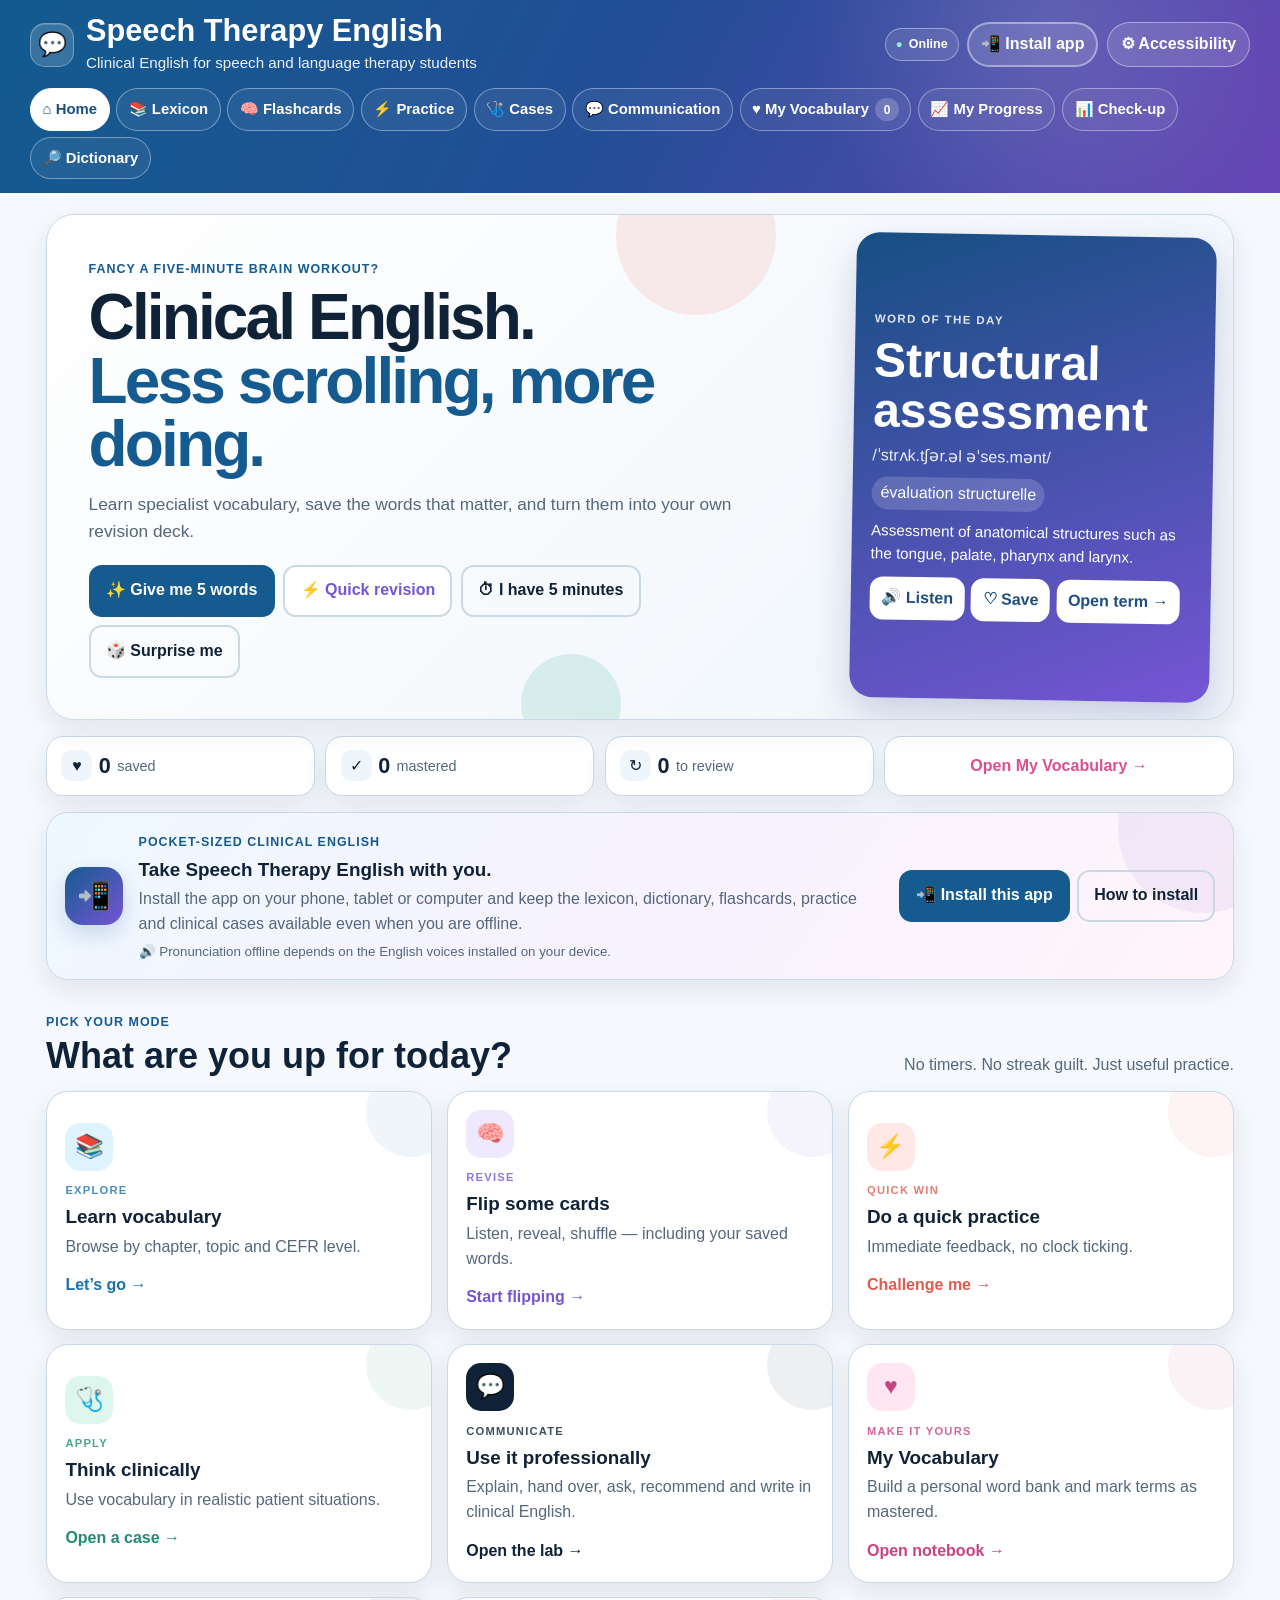
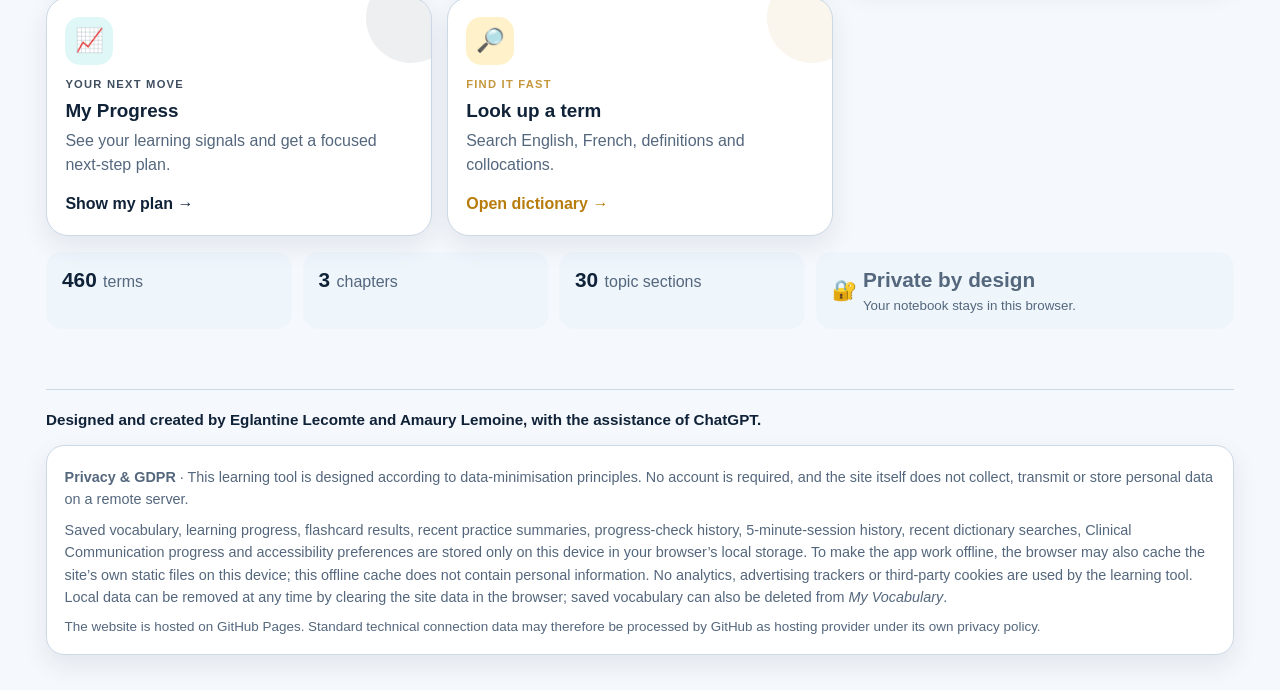
==== commit e428e259: "Add files via upload" ====
--- a/index.html
+++ b/index.html
@@ -13,7 +13,7 @@
   <link rel="apple-touch-icon" href="apple-touch-icon.png">
   <meta name="application-version" content="10.0">
   <title>Speech Therapy English – Accessible Learning Platform</title>
-  <link rel="stylesheet" href="styles-v10.css">
+  <link rel="stylesheet" href="styles-v11.css">
 </head>
 <body>
 <a class="skip" href="#main">Skip to main content</a>
@@ -49,6 +49,7 @@
       <button data-page="flashcards"><span aria-hidden="true">🧠</span> Flashcards</button>
       <button data-page="practice"><span aria-hidden="true">⚡</span> Practice</button>
       <button data-page="cases"><span aria-hidden="true">🩺</span> Cases</button>
+      <button data-page="communication"><span aria-hidden="true">💬</span> Communication</button>
       <button data-page="notebook"><span aria-hidden="true">♥</span> My Vocabulary <span id="navSavedCount" class="nav-count" aria-label="saved words count">0</span></button>
       <button data-page="progress"><span aria-hidden="true">📈</span> My Progress</button>
       <button data-page="test"><span aria-hidden="true">📊</span> Check-up</button>
@@ -130,6 +131,10 @@
       <button class="activity-card card-green" data-go="cases">
         <span class="activity-icon" aria-hidden="true">🩺</span><span class="activity-kicker">APPLY</span>
         <strong>Think clinically</strong><span>Use vocabulary in realistic patient situations.</span><span class="arrow">Open a case →</span>
+      </button>
+      <button class="activity-card card-indigo" data-go="communication">
+        <span class="activity-icon" aria-hidden="true">💬</span><span class="activity-kicker">COMMUNICATE</span>
+        <strong>Use it professionally</strong><span>Explain, hand over, ask, recommend and write in clinical English.</span><span class="arrow">Open the lab →</span>
       </button>
       <button class="activity-card card-pink" data-go="notebook">
         <span class="activity-icon" aria-hidden="true">♥</span><span class="activity-kicker">MAKE IT YOURS</span>
@@ -306,6 +311,18 @@
     <section id="caseWorkspace" class="case-workspace" hidden aria-live="polite"></section>
   </section>
 
+  <section id="communication" class="page">
+    <div class="page-title"><span class="page-icon" aria-hidden="true">💬</span><div><span class="eyebrow">Clinical Communication Lab</span><h2>Know the words. Now use them.</h2><p>Practise the language of real speech and language therapy: patient explanations, case presentations, handovers, notes, assessment questions and recommendations.</p></div></div>
+    <section class="comm-hero">
+      <div><span class="eyebrow">From terminology to professional communication</span><h3>Same clinical knowledge. Different audience.</h3><p>A patient, a colleague and a clinical note do not need the same English. Choose a task and decide how much support you want.</p><div class="comm-hero-actions"><button id="randomCommunication" class="primary-action">🎲 Random task</button><button id="communicationHow">? How the modes work</button></div></div>
+      <aside class="comm-hero-side"><div class="comm-stat"><strong id="communicationDone">0</strong><span>tasks explored</span></div><div class="comm-stat"><strong id="communicationModesDone">0</strong><span>modes completed</span></div><small>Completion is self-reported. The site does not grade clinical judgement or writing quality.</small></aside>
+    </section>
+    <section id="communicationHelp" class="comm-help" hidden><article><strong>🧭 Guided</strong><p>Complete short language choices and compare with a clear professional model.</p></article><article><strong>🩺 Clinical</strong><p>Write with useful language, a checklist and a limited keyword self-check.</p></article><article><strong>🔥 Challenge</strong><p>Respond with minimal scaffolding, then reveal the checklist and model.</p></article></section>
+    <details class="comm-language-bank extra"><summary>🧰 Open the Useful Language Bank</summary><div class="comm-language-grid"><article><strong>To a patient</strong><span>What this means is…</span><span>You may notice…</span><span>The aim is to…</span></article><article><strong>Case presentation</strong><span>The patient presents with…</span><span>Key findings include…</span><span>This may suggest…</span></article><article><strong>Handover</strong><span>The main concern is…</span><span>So far, we have…</span><span>The next step is…</span></article><article><strong>Clinical note</strong><span>Reports…</span><span>Observed…</span><span>Plan / recommendation…</span></article><article><strong>Assessment</strong><span>When did this start?</span><span>Does it get worse when…?</span><span>How does this affect…?</span></article><article><strong>Cautious language</strong><span>may be associated with…</span><span>raises concern about…</span><span>requires further assessment…</span></article></div></details>
+    <section class="panel comm-browser-controls"><label>Skill<select id="communicationSkill"><option value="all">All skills</option><option value="patient">Explain to a patient</option><option value="case">Present a case</option><option value="handover">Clinical handover</option><option value="note">Clinical note</option><option value="interview">Assessment questions</option><option value="recommendations">Advice & recommendations</option><option value="uncertainty">Handle uncertainty</option><option value="register">Professional ↔ plain English</option></select></label><label>Area<select id="communicationArea"><option value="all">All areas</option><option value="18">Dysphagia</option><option value="19">Neuro & communication</option><option value="20">Voice</option></select></label><label>Support<select id="communicationMode"><option value="guided">Guided</option><option value="clinical">Clinical</option><option value="challenge">Challenge</option></select></label><div class="comm-browser-count"><strong id="communicationCount">12</strong><span>tasks available</span></div></section>
+    <section id="communicationGrid" class="comm-grid" aria-live="polite"></section><section id="communicationWorkspace" class="comm-workspace" hidden aria-live="polite"></section>
+  </section>
+
   <section id="notebook" class="page">
     <div class="page-title"><span class="page-icon" aria-hidden="true">♥</span><div><span class="eyebrow">Make it yours</span><h2>My Vocabulary</h2><p>Your personal word bank. Saved only in this browser.</p></div></div>
     <section class="notebook-hero">
@@ -488,12 +505,13 @@
     <p class="footer-credit"><strong>Designed and created by Eglantine Lecomte and Amaury Lemoine, with the assistance of ChatGPT.</strong></p>
     <div class="privacy-note" aria-label="Privacy and GDPR information">
       <p><strong>Privacy &amp; GDPR</strong> · This learning tool is designed according to data-minimisation principles. No account is required, and the site itself does not collect, transmit or store personal data on a remote server.</p>
-      <p>Saved vocabulary, learning progress, flashcard results, recent practice summaries, progress-check history, 5-minute-session history, recent dictionary searches and accessibility preferences are stored only on this device in your browser’s local storage. To make the app work offline, the browser may also cache the site’s own static files on this device; this offline cache does not contain personal information. No analytics, advertising trackers or third-party cookies are used by the learning tool. Local data can be removed at any time by clearing the site data in the browser; saved vocabulary can also be deleted from <em>My Vocabulary</em>.</p>
+      <p>Saved vocabulary, learning progress, flashcard results, recent practice summaries, progress-check history, 5-minute-session history, recent dictionary searches, Clinical Communication progress and accessibility preferences are stored only on this device in your browser’s local storage. To make the app work offline, the browser may also cache the site’s own static files on this device; this offline cache does not contain personal information. No analytics, advertising trackers or third-party cookies are used by the learning tool. Local data can be removed at any time by clearing the site data in the browser; saved vocabulary can also be deleted from <em>My Vocabulary</em>.</p>
       <p class="hosting-note">The website is hosted on GitHub Pages. Standard technical connection data may therefore be processed by GitHub as hosting provider under its own privacy policy.</p>
     </div>
   </div>
 </footer>
-<script src="vocabulary-v10.js"></script>
-<script src="app-v10.js"></script>
+<script src="vocabulary-v11.js"></script>
+<script src="app-v11.js"></script>
+<script src="communication-v11.js"></script>
 </body>
 </html>
--- a/styles-v11.css
+++ b/styles-v11.css
@@ -0,0 +1,108 @@
+/* Speech Therapy English — V9 */
+:root{
+  --bg:#f5f8fc;--surface:#fff;--surface2:#eef5fb;--text:#102238;--muted:#54677d;
+  --accent:#155b8f;--accent-dark:#0b446e;--accent2:#28a58b;--purple:#7655d5;--coral:#ef6f62;
+  --pink:#d94f91;--yellow:#d99b18;--border:#cbd8e5;--focus:#ffbf47;--scale:1;
+  --shadow:0 10px 26px rgba(35,58,88,.09);--shadow-hover:0 18px 36px rgba(35,58,88,.15);
+  --radius:22px
+}
+[data-theme=dark]{--bg:#0f172a;--surface:#1d293c;--surface2:#2b3a51;--text:#f8fafc;--muted:#c9d4e1;--accent:#77d1ff;--accent-dark:#9fddff;--accent2:#7ce7c5;--purple:#b7a2ff;--coral:#ff9b91;--pink:#ff9bca;--yellow:#ffd37a;--border:#47576c;--shadow:none;--shadow-hover:none}
+[data-contrast=high]{--bg:#000;--surface:#000;--surface2:#111;--text:#fff;--muted:#fff;--accent:#0ff;--accent-dark:#0ff;--accent2:#ff0;--purple:#fff;--coral:#fff;--pink:#fff;--yellow:#ff0;--border:#fff;--focus:#ff0;--shadow:none;--shadow-hover:none}
+*{box-sizing:border-box}html{font-size:calc(16px*var(--scale));scroll-behavior:smooth}body{margin:0;font-family:Arial,Helvetica,sans-serif;background:var(--bg);color:var(--text);line-height:1.55}.reduce-motion *{animation:none!important;transition:none!important;scroll-behavior:auto!important}.skip{position:absolute;top:-5rem;left:1rem;background:var(--focus);color:#000;padding:.8rem 1rem;border-radius:.7rem;z-index:200;font-weight:800}.skip:focus{top:1rem}.wrap,main,footer{max-width:1220px;margin:auto}
+button,input,select{font:inherit;border:2px solid var(--border);border-radius:13px;padding:.6rem .75rem;background:var(--surface);color:var(--text)}button{cursor:pointer;font-weight:700}button:hover{border-color:var(--accent)}:focus-visible{outline:4px solid var(--focus);outline-offset:3px}
+header{background:linear-gradient(118deg,#125b8e 0%,#224e96 48%,#6846b6 100%);color:#fff;padding:.9rem 1rem .85rem;position:relative;overflow:visible}header:before{content:"";position:absolute;inset:0;background:radial-gradient(circle at 82% 15%,rgba(255,255,255,.13),transparent 23%);pointer-events:none}.top-row{display:flex;justify-content:space-between;align-items:center;gap:1rem;position:relative}.brand-row{display:flex;align-items:center;gap:.75rem}.brand-mark{width:44px;height:44px;border-radius:15px;background:rgba(255,255,255,.16);display:grid;place-items:center;font-size:1.45rem;border:1px solid rgba(255,255,255,.3);box-shadow:inset 0 1px 0 rgba(255,255,255,.18)}header h1{margin:0;font-size:clamp(1.35rem,2.4vw,2rem);line-height:1.1}.tagline{margin:.18rem 0 0;opacity:.92;font-size:.95rem}
+.a11y-shell{position:relative;z-index:10}.a11y-shell summary{list-style:none;cursor:pointer;border:1px solid rgba(255,255,255,.4);border-radius:999px;padding:.55rem .8rem;font-weight:800;background:rgba(255,255,255,.12)}.a11y-shell summary::-webkit-details-marker{display:none}.a11y{position:absolute;right:0;top:calc(100% + .55rem);width:min(520px,90vw);background:var(--surface);border:1px solid var(--border);padding:.7rem;display:flex;flex-wrap:wrap;gap:.45rem;border-radius:16px;box-shadow:var(--shadow-hover)}.a11y button{flex:1 1 auto;white-space:nowrap}
+nav{display:flex;flex-wrap:wrap;gap:.42rem;margin-top:.85rem;position:relative}nav button{color:#fff;border:1.5px solid rgba(255,255,255,.38);border-radius:999px;padding:.52rem .72rem;background:rgba(255,255,255,.06);font-size:.93rem}nav button:hover{background:rgba(255,255,255,.14);border-color:#fff}nav button.active{background:#fff;color:#174f7f;border-color:#fff}.nav-count{display:inline-grid;place-items:center;min-width:1.45rem;height:1.45rem;padding:0 .35rem;border-radius:999px;background:rgba(255,255,255,.2);font-size:.75rem;margin-left:.15rem}nav button.active .nav-count{background:#e8f0f7}
+main{padding:1.3rem 1rem 2.5rem}.page{display:none}.page.active{display:block}.eyebrow{display:inline-block;color:var(--accent);font-weight:900;text-transform:uppercase;letter-spacing:.08em;font-size:.78rem}.panel,.card,.term-card,.exercise{background:var(--surface);border:1px solid var(--border);border-radius:var(--radius);padding:1rem;margin-bottom:1rem;box-shadow:var(--shadow)}
+.hero-v3{position:relative;overflow:hidden;display:grid;grid-template-columns:minmax(0,1.35fr) minmax(290px,.65fr);gap:1rem;border-radius:28px;background:linear-gradient(135deg,var(--surface) 0%,var(--surface2) 100%);border:1px solid var(--border);box-shadow:var(--shadow);min-height:330px}.hero-copy-v3{padding:clamp(1.5rem,4vw,2.6rem);position:relative;z-index:2}.hero-copy-v3 h2{font-size:clamp(2.2rem,5vw,4.15rem);line-height:.99;letter-spacing:-.045em;margin:.35rem 0 .9rem;max-width:800px}.hero-copy-v3 h2 span{color:var(--accent)}.hero-copy-v3>p{font-size:1.08rem;color:var(--muted);max-width:700px;margin:0 0 1.25rem}.hero-actions{display:flex;flex-wrap:wrap;gap:.55rem}.primary-action,.secondary-action,.ghost-action{padding:.73rem .95rem;font-weight:900}.primary-action{background:var(--accent);color:#fff;border-color:var(--accent)}.primary-action:hover{background:var(--accent-dark);border-color:var(--accent-dark)}.secondary-action{background:var(--surface);color:var(--purple);border-color:var(--border)}.ghost-action{background:transparent;color:var(--text)}.word-spotlight{margin:1.25rem 1.25rem 1.25rem 0;border-radius:23px;padding:1.2rem;background:linear-gradient(160deg,#164f82,#7655d5);color:#fff;box-shadow:0 16px 38px rgba(64,62,132,.22);position:relative;z-index:2;align-self:stretch;display:flex;flex-direction:column;justify-content:center;transform:rotate(1deg);transition:transform .2s ease}.word-spotlight:hover{transform:rotate(0deg) translateY(-2px)}.spotlight-label{font-size:.72rem;text-transform:uppercase;letter-spacing:.12em;font-weight:900;opacity:.85}.spotlight-term{font-size:clamp(1.9rem,4vw,3rem);font-weight:900;line-height:1.05;margin:.45rem 0}.spotlight-ipa{opacity:.9}.spotlight-fr{display:inline-block;background:rgba(255,255,255,.16);border-radius:999px;padding:.25rem .55rem;margin:.55rem 0}.spotlight-definition{font-size:.95rem}.spotlight-actions{display:flex;gap:.4rem;flex-wrap:wrap;margin-top:.7rem}.spotlight-actions button{background:#fff;color:#1c4e80;border-color:#fff;padding:.45rem .6rem}.hero-bubble{position:absolute;border-radius:50%;pointer-events:none;filter:blur(.1px);animation:floaty 7s ease-in-out infinite}.bubble-one{width:160px;height:160px;background:rgba(239,111,98,.13);left:48%;top:-60px}.bubble-two{width:100px;height:100px;background:rgba(40,165,139,.15);left:40%;bottom:-35px;animation-delay:-2.5s}@keyframes floaty{0%,100%{transform:translateY(0)}50%{transform:translateY(13px)}}
+.mini-dashboard{display:grid;grid-template-columns:repeat(3,minmax(100px,1fr)) minmax(210px,1.3fr);gap:.65rem;align-items:stretch;margin:1rem 0}.mini-dashboard>div,.dashboard-link{background:var(--surface);border:1px solid var(--border);border-radius:17px;box-shadow:var(--shadow);padding:.75rem .9rem}.mini-dashboard>div{display:grid;grid-template-columns:auto auto 1fr;align-items:center;gap:.4rem}.dash-icon{width:31px;height:31px;display:grid;place-items:center;border-radius:10px;background:var(--surface2)}.mini-dashboard strong{font-size:1.35rem}.mini-dashboard span:last-child{color:var(--muted);font-size:.9rem}.dashboard-link{color:var(--pink);text-align:center;font-weight:900}.quick-words{background:linear-gradient(120deg,var(--surface2),var(--surface));border:1px solid var(--border);border-radius:20px;padding:1rem;margin:1rem 0}.quick-words h3{margin:0 0 .6rem}.word-chip-grid{display:grid;grid-template-columns:repeat(5,minmax(0,1fr));gap:.55rem}.word-chip{background:var(--surface);border:1px solid var(--border);border-radius:15px;padding:.7rem;text-align:left}.word-chip strong,.word-chip span{display:block}.word-chip strong{margin-bottom:.15rem}.word-chip span{color:var(--muted);font-size:.85rem}
+.section-heading{margin:1.8rem 0 .8rem}.punchy-heading{display:flex;justify-content:space-between;align-items:end;gap:1rem}.section-heading h2{font-size:clamp(1.65rem,3vw,2.25rem);line-height:1.1;margin:.15rem 0}.section-heading p{margin:0;color:var(--muted)}.activity-grid{display:grid;grid-template-columns:repeat(3,minmax(0,1fr));gap:.9rem}.activity-card{position:relative;overflow:hidden;text-align:left;min-height:205px;border-radius:22px;padding:1.15rem;border:1px solid var(--border);box-shadow:var(--shadow);transition:transform .18s ease,box-shadow .18s ease;background:var(--surface)}.activity-card:after{content:"";position:absolute;width:90px;height:90px;border-radius:50%;right:-25px;top:-25px;background:currentColor;opacity:.07}.activity-card:hover{transform:translateY(-4px) rotate(-.3deg);box-shadow:var(--shadow-hover)}.activity-icon{display:grid;place-items:center;width:48px;height:48px;border-radius:15px;background:currentColor;font-size:1.45rem;margin-bottom:.7rem}.activity-icon::first-letter{filter:none}.activity-kicker{display:block;font-size:.7rem;letter-spacing:.11em;font-weight:900;opacity:.8}.activity-card strong{display:block;color:var(--text);font-size:1.18rem;margin:.17rem 0 .22rem}.activity-card>span:not(.activity-icon):not(.activity-kicker):not(.arrow){color:var(--muted);font-weight:500}.activity-card .arrow{display:block;font-weight:900;margin-top:.85rem;color:currentColor}.card-blue{color:#1b72aa}.card-blue .activity-icon{background:#dff3ff}.card-purple{color:#7655d5}.card-purple .activity-icon{background:#eee9ff}.card-coral{color:#df5c51}.card-coral .activity-icon{background:#ffe8e5}.card-green{color:#218b75}.card-green .activity-icon{background:#ddf7ef}.card-pink{color:#c74482}.card-pink .activity-icon{background:#ffe6f2}.card-yellow{color:#b77c0b}.card-yellow .activity-icon{background:#fff1c9}.platform-strip{display:grid;grid-template-columns:repeat(3,1fr) 1.7fr;gap:.65rem;margin-top:1rem}.platform-strip>div{background:var(--surface2);border-radius:16px;padding:.75rem 1rem;display:flex;gap:.4rem;align-items:baseline}.platform-strip strong{font-size:1.3rem}.platform-strip span{color:var(--muted)}.privacy-mini{align-items:center!important}.privacy-mini>span:first-child{font-size:1.25rem}.privacy-mini>span:last-child{display:flex;flex-direction:column}.privacy-mini small{color:var(--muted)}
+.page-title{display:flex;align-items:center;gap:.85rem;margin:.25rem 0 1rem}.page-title .page-icon{width:58px;height:58px;display:grid;place-items:center;border-radius:18px;background:linear-gradient(145deg,#dff3ff,#eee8ff);font-size:1.7rem}.page-title h2{font-size:clamp(2rem,4vw,3rem);line-height:1;margin:.15rem 0}.page-title p{margin:0;color:var(--muted)}.filters{display:grid;grid-template-columns:2fr repeat(3,1fr);gap:.7rem}.filters input,.filters select,.notebook-filters input,.notebook-filters select,.search-panel input{width:100%;margin-top:.25rem}.result-count{font-weight:800;color:var(--muted)}.badge{display:inline-block;background:var(--surface2);border:1px solid var(--border);border-radius:999px;padding:.22rem .52rem;margin:.13rem}.term-card{position:relative}.term-card.saved{border-color:#efb8d2}.term-card.mastered{border-color:#9cd9ca}.term-card h3{font-size:1.45rem;margin:.1rem 0 .35rem}.level-grid{display:grid;grid-template-columns:repeat(auto-fit,minmax(220px,1fr));gap:.65rem}.level{background:var(--surface2);border:1px solid var(--border);border-radius:13px;padding:.7rem}.grid{display:grid;grid-template-columns:repeat(auto-fit,minmax(240px,1fr));gap:1rem}.card-actions{display:flex;flex-wrap:wrap;gap:.45rem;margin-top:.8rem}.save-button.saved{background:#fff0f7;color:#b83270;border-color:#efb8d2}.master-button.mastered{background:#e7f9f4;color:#177562;border-color:#9cd9ca}.flash-controls{display:flex;justify-content:space-between;align-items:end;gap:1rem}.flash-controls select{margin-left:.35rem}.flashcard{min-height:360px;display:grid;place-items:center;text-align:center;cursor:pointer;position:relative;overflow:hidden;background:linear-gradient(145deg,var(--surface),var(--surface2));border:1px solid var(--border);border-radius:26px;box-shadow:var(--shadow)}.flashcard:before{content:"";position:absolute;width:160px;height:160px;background:rgba(118,85,213,.09);border-radius:50%;top:-60px;right:-40px}.big{font-size:clamp(2.4rem,7vw,4.8rem);font-weight:900;line-height:1}.flash-hint{color:var(--muted);font-size:.86rem;margin-top:1rem}.centre-actions{justify-content:center}.compact-controls{max-width:440px}.exercise fieldset{border:0;padding:0}.exercise legend{font-weight:900;font-size:1.25rem}.exercise label.card{display:block;cursor:pointer}.feedback{border-left:7px solid var(--accent2);background:var(--surface2);padding:.8rem;margin-top:.8rem;border-radius:.6rem}.error{border-left-color:#be123c}.case-grid{display:grid;grid-template-columns:repeat(3,minmax(0,1fr));gap:.9rem}.case-card{background:var(--surface);border:1px solid var(--border);border-radius:22px;padding:1.15rem;box-shadow:var(--shadow);position:relative;overflow:hidden}.case-number{position:absolute;right:12px;top:3px;font-size:3.5rem;font-weight:900;opacity:.06}.case-tag{display:inline-block;border-radius:999px;background:var(--surface2);padding:.25rem .55rem;font-size:.75rem;font-weight:900;text-transform:uppercase;letter-spacing:.08em}.case-card h3{font-size:1.35rem;margin:.8rem 0 .35rem}.case-action{margin-top:.45rem;color:var(--accent)}
+.notebook-hero{display:grid;grid-template-columns:repeat(3,minmax(140px,1fr)) minmax(250px,1.4fr);gap:.7rem;margin-bottom:1rem}.notebook-stat,.notebook-actions{background:var(--surface);border:1px solid var(--border);border-radius:20px;box-shadow:var(--shadow);padding:1rem}.notebook-stat{display:grid;grid-template-columns:auto 1fr;column-gap:.55rem;align-items:center}.notebook-stat>span{grid-row:1/3;font-size:1.5rem}.notebook-stat strong{font-size:2rem;line-height:1}.notebook-stat small{color:var(--muted)}.notebook-actions{display:flex;align-items:center;justify-content:center;gap:.45rem;flex-wrap:wrap}.notebook-filters{display:grid;grid-template-columns:2fr 1fr 1fr auto;gap:.7rem;align-items:end}.danger-quiet{color:#a52b3c}.empty-state{text-align:center;padding:2.6rem 1rem;background:var(--surface);border:2px dashed var(--border);border-radius:22px}.empty-state .empty-icon{font-size:2.7rem}.empty-state h3{font-size:1.5rem;margin:.35rem 0}.empty-state p{color:var(--muted)}.search-panel{max-width:780px}.toast{position:fixed;right:1rem;bottom:1rem;z-index:150;background:#102238;color:#fff;padding:.8rem 1rem;border-radius:14px;box-shadow:var(--shadow-hover);opacity:0;transform:translateY(15px);pointer-events:none;transition:.2s ease}.toast.show{opacity:1;transform:translateY(0)}
+.simple .extra,.simple .hero-bubble,.simple .word-spotlight,.simple .mini-dashboard{display:none!important}.simple .hero-v3,.simple .activity-grid,.simple .case-grid,.simple .notebook-hero{grid-template-columns:1fr}.simple .hero-v3{background:var(--surface)}.simple .activity-card:hover{transform:none}footer{padding:1rem 1rem 2rem;color:var(--muted);font-size:.9rem}footer p{margin:.15rem 0}
+@media(max-width:980px){.activity-grid{grid-template-columns:repeat(2,minmax(0,1fr))}.filters{grid-template-columns:repeat(2,1fr)}.notebook-hero{grid-template-columns:repeat(2,1fr)}.notebook-filters{grid-template-columns:repeat(2,1fr)}.platform-strip{grid-template-columns:repeat(2,1fr)}.word-chip-grid{grid-template-columns:repeat(3,1fr)}}
+@media(max-width:760px){.top-row{align-items:flex-start}.tagline{display:none}.a11y-shell summary{font-size:0}.a11y-shell summary::first-letter{font-size:1rem}.hero-v3{grid-template-columns:1fr}.word-spotlight{margin:0 1rem 1rem;transform:none}.mini-dashboard{grid-template-columns:repeat(3,1fr)}.dashboard-link{grid-column:1/-1}.mini-dashboard>div{grid-template-columns:1fr;text-align:center;justify-items:center}.punchy-heading{align-items:flex-start;flex-direction:column}.case-grid{grid-template-columns:1fr}.notebook-hero{grid-template-columns:1fr 1fr}.word-chip-grid{grid-template-columns:1fr 1fr}nav button{flex:1 1 auto}.page-title .page-icon{width:50px;height:50px}}
+@media(max-width:520px){.activity-grid,.filters,.notebook-filters,.notebook-hero,.platform-strip{grid-template-columns:1fr}.word-chip-grid{grid-template-columns:1fr}.hero-copy-v3{padding:1.25rem}.hero-copy-v3 h2{font-size:2.45rem}.hero-actions button{width:100%}.mini-dashboard{grid-template-columns:1fr 1fr}.mini-dashboard>div:nth-child(3){grid-column:1/-1}.brand-mark{display:none}nav{overflow-x:auto;flex-wrap:nowrap;padding-bottom:.15rem}nav button{flex:0 0 auto}.a11y{right:-.2rem}.flash-controls{align-items:flex-start;flex-direction:column}}
+@media print{header,.a11y-shell,nav,button,.filters,.notebook-filters,footer,.toast{display:none!important}.panel,.card,.term-card,.exercise,.case-card{box-shadow:none;break-inside:avoid}.page{display:block}.activity-grid{display:none}}
+
+
+/* ===== V4 · SMART FLASHCARDS ===== */
+.flash-toolbar{display:grid;grid-template-columns:minmax(220px,1.4fr) minmax(150px,.7fr) auto;gap:.8rem;align-items:end;background:var(--surface);border:1px solid var(--border);border-radius:22px;padding:1rem;box-shadow:var(--shadow);margin-bottom:.8rem}.flash-toolbar label{font-weight:800}.flash-toolbar select{width:100%;margin-top:.28rem}.flash-toolbar .primary-action{height:fit-content;white-space:nowrap}
+.flash-session-bar{background:var(--surface);border:1px solid var(--border);border-radius:20px;padding:.8rem 1rem;margin-bottom:.9rem;display:grid;grid-template-columns:1fr auto;gap:.55rem 1rem;align-items:center}.flash-progress-label{font-weight:950;font-size:1.2rem;margin-right:.55rem}.flash-progress-note{color:var(--muted);font-size:.9rem}.flash-mini-stats{display:flex;gap:.45rem;flex-wrap:wrap;justify-content:flex-end}.flash-mini-stats span{border-radius:999px;padding:.28rem .58rem;font-size:.78rem;font-weight:800;border:1px solid var(--border);background:var(--surface2)}.flash-mini-stats .again-stat{background:#fff0f3;color:#9f2348;border-color:#f2bacb}.flash-mini-stats .hard-stat{background:#fff8dd;color:#7a5a00;border-color:#ead792}.flash-mini-stats .got-stat{background:#eaf9f3;color:#176f5b;border-color:#a8decf}.flash-progress-track{grid-column:1/-1;height:8px;background:var(--surface2);border-radius:999px;overflow:hidden}.flash-progress-track>div{height:100%;width:0;background:linear-gradient(90deg,#1d75a8,#7655d5,#de4d87);border-radius:inherit;transition:width .28s ease}
+.flash-stage{max-width:900px;margin:0 auto;perspective:1400px}.flashcard-v4{position:relative;min-height:430px;cursor:pointer;outline:none}.flashcard-v4:focus-visible{outline:4px solid var(--focus);outline-offset:5px;border-radius:30px}.flashcard-inner{position:relative;width:100%;min-height:430px;transition:transform .52s cubic-bezier(.2,.75,.25,1);transform-style:preserve-3d}.flashcard-v4.is-flipped .flashcard-inner{transform:rotateY(180deg)}.flashcard-face{position:absolute;inset:0;min-height:430px;backface-visibility:hidden;-webkit-backface-visibility:hidden;border-radius:30px;border:1px solid var(--border);box-shadow:0 18px 42px rgba(26,55,85,.13);overflow:hidden;padding:clamp(1.3rem,4vw,2.6rem);display:flex;flex-direction:column;align-items:center;justify-content:center;text-align:center}.flashcard-front{background:radial-gradient(circle at 85% 12%,rgba(222,77,135,.14) 0 12%,transparent 12.5%),radial-gradient(circle at 12% 88%,rgba(67,170,139,.14) 0 10%,transparent 10.5%),linear-gradient(145deg,var(--surface),var(--surface2))}.flashcard-back{transform:rotateY(180deg);background:linear-gradient(145deg,var(--surface),rgba(222,77,135,.055))}.flashcard-kicker{font-size:.75rem;text-transform:uppercase;letter-spacing:.12em;font-weight:950;color:var(--accent);margin-bottom:.7rem}.flashcard-term{font-size:clamp(2.6rem,7vw,5.4rem);font-weight:950;line-height:.96;max-width:800px}.flashcard-ipa{font-size:1.08rem;color:var(--muted);margin:.8rem 0}.flashcard-fr{font-size:clamp(1.35rem,3vw,2.1rem);font-weight:900;color:#b93472;margin:.25rem 0 .75rem}.flashcard-definition{max-width:690px;font-size:1.05rem;margin:.2rem auto .65rem}.flashcard-example{max-width:690px;color:var(--muted);font-style:italic;margin:.2rem auto .8rem}.flashcard-collocations{display:flex;gap:.35rem;flex-wrap:wrap;justify-content:center;margin:.2rem 0 .7rem}.flashcard-collocations span{font-size:.8rem;border:1px solid var(--border);border-radius:999px;padding:.22rem .5rem;background:var(--surface2)}.flashcard-status{position:absolute;top:1rem;left:1rem;border-radius:999px;padding:.26rem .58rem;font-size:.72rem;font-weight:950;text-transform:uppercase;letter-spacing:.06em;background:var(--surface2);border:1px solid var(--border)}.flashcard-status.learning{background:#fff4d6;color:#715300;border-color:#e8d28c}.flashcard-status.review{background:#fff0f3;color:#952041;border-color:#f0b8c9}.flashcard-status.known{background:#e8f8f2;color:#176c59;border-color:#a4dbc9}.flashcard-hint{margin-top:1rem;color:var(--muted);font-size:.82rem}.flashcard-v4 button{position:relative;z-index:3}
+.flash-rating{max-width:900px;margin:.85rem auto 0;display:grid;grid-template-columns:repeat(3,1fr);gap:.7rem}.flash-rating[hidden]{display:none}.rating-btn{position:relative;display:grid;grid-template-columns:auto 1fr auto;grid-template-rows:auto auto;column-gap:.55rem;align-items:center;text-align:left;padding:.75rem .85rem;border-radius:18px;transition:transform .15s ease,box-shadow .15s ease}.rating-btn>span{grid-row:1/3;font-size:1.35rem}.rating-btn strong{font-size:1rem}.rating-btn small{color:inherit;opacity:.75}.rating-btn kbd{grid-column:3;grid-row:1/3}.rating-btn:hover{transform:translateY(-2px);box-shadow:var(--shadow-hover)}.rating-again{background:#fff0f3;color:#972141;border-color:#efb7c8}.rating-hard{background:#fff8dc;color:#735600;border-color:#e8d38b}.rating-got{background:#e9f9f3;color:#176c59;border-color:#a4dbc9}.flash-footer-actions{display:flex;justify-content:center;gap:.5rem;flex-wrap:wrap;margin-top:.8rem}.flash-key-hint{text-align:center;color:var(--muted);font-size:.78rem}.flash-key-hint kbd,.rating-btn kbd{font:inherit;font-size:.68rem;font-weight:900;background:rgba(255,255,255,.62);border:1px solid currentColor;border-radius:.35rem;padding:.08rem .3rem}.flash-summary{max-width:760px;margin:1rem auto;text-align:center;background:var(--surface);border:1px solid var(--border);border-radius:28px;padding:2rem;box-shadow:var(--shadow)}.flash-summary-icon{font-size:3.3rem}.flash-summary h3{font-size:2rem;margin:.25rem 0}.flash-summary-grid{display:grid;grid-template-columns:repeat(3,1fr);gap:.6rem;margin:1rem 0}.flash-summary-grid div{background:var(--surface2);border:1px solid var(--border);border-radius:16px;padding:.75rem}.flash-summary-grid strong{display:block;font-size:1.6rem}.flash-empty-actions{display:flex;gap:.5rem;justify-content:center;flex-wrap:wrap}
+[data-theme=dark] .flash-mini-stats .again-stat,[data-theme=dark] .rating-again{background:#4a2030;color:#ffd6e3}[data-theme=dark] .flash-mini-stats .hard-stat,[data-theme=dark] .rating-hard{background:#4a3c12;color:#fff0ad}[data-theme=dark] .flash-mini-stats .got-stat,[data-theme=dark] .rating-got{background:#153f36;color:#c8f7e9}[data-theme=dark] .flashcard-fr{color:#ff9ec8}
+[data-contrast=high] .flash-mini-stats span,[data-contrast=high] .rating-btn,[data-contrast=high] .flashcard-face{background:#000!important;color:#fff!important;border-color:#fff!important}[data-contrast=high] .flash-progress-track>div{background:#0ff}[data-contrast=high] .flashcard-fr{color:#ff0}
+.simple .flashcard-collocations,.simple .flash-key-hint{display:none!important}.simple .flashcard-face{box-shadow:none;background:var(--surface)}
+.reduce-motion .flashcard-inner{transition:none}.reduce-motion .rating-btn:hover{transform:none}
+@media(max-width:760px){.flash-toolbar{grid-template-columns:1fr 1fr}.flash-toolbar .primary-action{grid-column:1/-1}.flash-session-bar{grid-template-columns:1fr}.flash-mini-stats{justify-content:flex-start}.flash-rating{grid-template-columns:1fr}.flashcard-face,.flashcard-inner,.flashcard-v4{min-height:390px}.flashcard-term{font-size:clamp(2.2rem,12vw,4rem)}}
+@media(max-width:520px){.flash-toolbar{grid-template-columns:1fr}.flash-toolbar .primary-action{grid-column:auto}.flash-summary-grid{grid-template-columns:1fr 1fr 1fr}.rating-btn{padding:.65rem}.flashcard-face{padding:1.15rem}.flashcard-term{font-size:2.55rem}.flashcard-fr{font-size:1.45rem}}
+
+
+/* ===== V5 · PRACTICE GAMES ===== */
+.sr-only{position:absolute!important;width:1px!important;height:1px!important;padding:0!important;margin:-1px!important;overflow:hidden!important;clip:rect(0,0,0,0)!important;white-space:nowrap!important;border:0!important}
+.practice-mode-grid{display:grid;grid-template-columns:repeat(3,minmax(0,1fr));gap:.75rem;margin-bottom:1rem}.practice-mode-card{position:relative;overflow:hidden;min-height:170px;text-align:left;padding:1rem;border-radius:22px;background:var(--surface);border:2px solid var(--border);box-shadow:var(--shadow);display:flex;flex-direction:column;align-items:flex-start;transition:transform .16s ease,box-shadow .16s ease,border-color .16s ease}.practice-mode-card:before{content:"";position:absolute;width:110px;height:110px;border-radius:50%;right:-36px;top:-42px;opacity:.15;background:currentColor}.practice-mode-card:hover{transform:translateY(-3px);box-shadow:var(--shadow-hover)}.practice-mode-card.selected{border-color:currentColor;box-shadow:0 0 0 3px color-mix(in srgb,currentColor 17%,transparent),var(--shadow-hover)}.practice-mode-icon{font-size:1.7rem;margin-bottom:.55rem}.practice-mode-kicker{font-size:.66rem;letter-spacing:.11em;font-weight:950;opacity:.75}.practice-mode-card strong{font-size:1.18rem;margin:.14rem 0 .3rem;color:var(--text)}.practice-mode-card>span:last-child{font-size:.88rem;color:var(--muted);line-height:1.4}.mode-definition{color:#146997}.mode-french{color:#7655d5}.mode-cloze{color:#d34d7e}.mode-listen{color:#16866f}.mode-collocation{color:#b87808}.mode-mix{color:#d65d50}
+.practice-toolbar{display:grid;grid-template-columns:minmax(190px,1.1fr) minmax(210px,1fr) minmax(140px,.55fr) auto;gap:.7rem;align-items:end;background:linear-gradient(120deg,var(--surface),var(--surface2));border:1px solid var(--border);border-radius:22px;padding:.9rem 1rem;box-shadow:var(--shadow);margin-bottom:.8rem}.practice-toolbar label{font-weight:800}.practice-toolbar select{display:block;width:100%;margin-top:.25rem}.practice-selected-mode{align-self:stretch;display:flex;flex-direction:column;justify-content:center;padding:.25rem .3rem}.practice-selected-mode span{font-size:.72rem;color:var(--muted);text-transform:uppercase;letter-spacing:.08em;font-weight:900}.practice-selected-mode strong{font-size:1.08rem;color:var(--purple)}.practice-start{white-space:nowrap}
+.practice-session-bar{background:var(--surface);border:1px solid var(--border);border-radius:20px;padding:.78rem 1rem;margin:.85rem 0;display:grid;grid-template-columns:1fr auto;gap:.5rem 1rem;align-items:center}.practice-session-bar[hidden]{display:none}.practice-session-bar>div:first-child{display:flex;gap:.65rem;align-items:baseline;flex-wrap:wrap}.practice-session-bar>div:first-child strong{font-size:1.15rem}.practice-session-bar>div:first-child span{color:var(--muted);font-size:.82rem}.practice-score-pills{display:flex;gap:.4rem;flex-wrap:wrap;justify-content:flex-end}.practice-score-pills span{font-size:.78rem;font-weight:800;background:var(--surface2);border:1px solid var(--border);border-radius:999px;padding:.24rem .5rem}.practice-progress-track{grid-column:1/-1;height:8px;border-radius:999px;background:var(--surface2);overflow:hidden}.practice-progress-track>div{height:100%;width:0;border-radius:inherit;background:linear-gradient(90deg,#1d75a8,#7655d5,#d94f91,#ef6f62);transition:width .25s ease}
+.practice-welcome{max-width:780px;margin:1.2rem auto;text-align:center;background:var(--surface);border:1px solid var(--border);border-radius:28px;padding:2rem;box-shadow:var(--shadow)}.practice-welcome-icon{font-size:3rem}.practice-welcome h3{font-size:clamp(1.55rem,3vw,2.25rem);line-height:1.1;margin:.35rem auto .65rem;max-width:680px}.practice-welcome p{color:var(--muted);max-width:600px;margin:.3rem auto}
+.practice-question-card{max-width:880px;margin:1rem auto;background:var(--surface);border:1px solid var(--border);border-radius:30px;padding:clamp(1rem,3vw,2rem);box-shadow:var(--shadow);position:relative;overflow:hidden}.practice-question-card:after{content:"";position:absolute;width:150px;height:150px;border-radius:50%;right:-75px;bottom:-85px;background:rgba(118,85,213,.08);pointer-events:none}.practice-question-top{display:flex;align-items:center;gap:.45rem;flex-wrap:wrap;margin-bottom:.85rem}.practice-question-number{width:42px;height:42px;display:grid;place-items:center;border-radius:13px;background:var(--accent);color:#fff;font-weight:950}.practice-question-mode,.practice-chapter-pill{border:1px solid var(--border);background:var(--surface2);border-radius:999px;padding:.27rem .56rem;font-size:.75rem;font-weight:850}.practice-chapter-pill{margin-left:auto}.practice-question-card h3{font-size:clamp(1.35rem,3vw,2rem);margin:.25rem 0 .8rem}.practice-clue{font-size:clamp(1.2rem,2.6vw,1.7rem);font-weight:800;line-height:1.35;padding:1rem;border-radius:18px;background:linear-gradient(120deg,var(--surface2),var(--surface));border:1px solid var(--border);margin-bottom:1rem}.practice-clue.practice-cloze{font-weight:650}.practice-target-term{display:block;font-size:1.65rem;font-weight:950;color:var(--accent)}.practice-collocation-join,.practice-listen-note{display:block;font-size:.86rem;color:var(--muted);font-weight:500;margin-top:.3rem}.practice-listen-button{font-size:1.05rem;padding:.65rem .9rem;background:var(--accent);color:#fff;border-color:var(--accent)}
+.practice-options{border:0;padding:0;margin:0;display:grid;grid-template-columns:1fr 1fr;gap:.6rem}.practice-option{cursor:pointer;display:flex;align-items:center;gap:.7rem;padding:.8rem .9rem;border:2px solid var(--border);border-radius:17px;background:var(--surface);font-weight:800;transition:transform .12s ease,border-color .12s ease,background .12s ease}.practice-option:hover{transform:translateY(-1px);border-color:var(--accent)}.practice-option input{position:absolute;opacity:0;pointer-events:none}.practice-option:has(input:checked){border-color:var(--purple);background:color-mix(in srgb,var(--purple) 8%,var(--surface))}.practice-option-letter{width:31px;height:31px;display:grid;place-items:center;border-radius:10px;background:var(--surface2);font-size:.8rem}.practice-option.is-correct{border-color:#32a889!important;background:#e8f8f2!important;color:#145f50}.practice-option.is-wrong{border-color:#df5e77!important;background:#fff0f3!important;color:#8c2440}.practice-question-actions{display:flex;gap:.5rem;flex-wrap:wrap;margin-top:1rem}.practice-feedback{margin-top:1rem;border-radius:18px;padding:.8rem 1rem;display:flex;gap:.7rem;align-items:flex-start;border:1px solid}.practice-feedback.correct{background:#e9f9f3;border-color:#a4dbc9;color:#155f50}.practice-feedback.wrong{background:#fff0f3;border-color:#efb7c8;color:#89223d}.practice-feedback-icon{width:38px;height:38px;border-radius:12px;display:grid;place-items:center;background:rgba(255,255,255,.6);font-size:1.25rem;font-weight:950}.practice-feedback p{margin:.15rem 0 0}.practice-after-actions{display:flex;gap:.5rem;flex-wrap:wrap;margin-top:.65rem}
+.practice-summary{max-width:820px;margin:1rem auto;text-align:center;background:linear-gradient(145deg,var(--surface),var(--surface2));border:1px solid var(--border);border-radius:30px;padding:2rem;box-shadow:var(--shadow)}.practice-summary-burst{font-size:3.4rem}.practice-summary h3{font-size:clamp(1.7rem,3vw,2.35rem);margin:.25rem 0 .8rem}.practice-score-big{display:flex;align-items:baseline;gap:.6rem;justify-content:center;margin:.3rem 0 1rem}.practice-score-big strong{font-size:3.4rem;line-height:1;color:var(--accent)}.practice-score-big span{color:var(--muted);font-weight:800}.practice-summary-stats{display:grid;grid-template-columns:repeat(3,1fr);gap:.6rem;margin:1rem 0}.practice-summary-stats div{background:var(--surface);border:1px solid var(--border);border-radius:17px;padding:.7rem}.practice-summary-stats strong{display:block;font-size:1.55rem}.practice-summary-stats span{font-size:.82rem;color:var(--muted)}.practice-missed-box{text-align:left;background:var(--surface);border:1px solid var(--border);border-radius:18px;padding:.8rem;margin:1rem 0}.practice-missed-box h4{margin:.1rem 0 .55rem}.practice-missed-chips{display:flex;gap:.4rem;flex-wrap:wrap}.practice-missed-chips button{font-size:.8rem;padding:.35rem .55rem;border-radius:999px}.practice-summary-actions{display:flex;justify-content:center;gap:.5rem;flex-wrap:wrap;margin-top:1rem}
+[data-theme=dark] .practice-option.is-correct,[data-theme=dark] .practice-feedback.correct{background:#153f36!important;color:#c8f7e9}[data-theme=dark] .practice-option.is-wrong,[data-theme=dark] .practice-feedback.wrong{background:#4a2030!important;color:#ffd6e3}[data-contrast=high] .practice-mode-card,[data-contrast=high] .practice-option,[data-contrast=high] .practice-question-card,[data-contrast=high] .practice-summary{background:#000!important;color:#fff!important;border-color:#fff!important}[data-contrast=high] .practice-option.is-correct{color:#0f0!important}[data-contrast=high] .practice-option.is-wrong{color:#f88!important}.simple .practice-mode-card:before,.simple .practice-question-card:after{display:none}.reduce-motion .practice-mode-card:hover,.reduce-motion .practice-option:hover{transform:none}
+@media(max-width:980px){.practice-mode-grid{grid-template-columns:repeat(2,minmax(0,1fr))}.practice-toolbar{grid-template-columns:1fr 1fr}.practice-selected-mode{grid-column:1/-1}.practice-start{grid-column:1/-1}}
+@media(max-width:700px){.practice-mode-grid{grid-template-columns:1fr 1fr}.practice-options{grid-template-columns:1fr}.practice-session-bar{grid-template-columns:1fr}.practice-score-pills{justify-content:flex-start}.practice-chapter-pill{margin-left:0}}
+@media(max-width:520px){.practice-mode-grid,.practice-toolbar{grid-template-columns:1fr}.practice-mode-card{min-height:145px}.practice-toolbar>*{grid-column:auto}.practice-summary-stats{grid-template-columns:repeat(3,1fr)}.practice-score-big{align-items:center;flex-direction:column}.practice-score-big strong{font-size:3rem}}
+
+
+/* V5.1 footer: credits + privacy / GDPR */
+.site-footer{padding:1.25rem 1rem 2.2rem;color:var(--muted);font-size:.9rem}
+.footer-inner{border-top:1px solid var(--border);padding-top:1.15rem}
+.footer-credit{color:var(--text);font-size:.95rem;margin:0 0 .8rem}
+.privacy-note{background:var(--surface);border:1px solid var(--border);border-radius:18px;padding:1rem 1.1rem;box-shadow:var(--shadow)}
+.privacy-note p{margin:.25rem 0 .55rem}
+.privacy-note p:last-child{margin-bottom:0}
+.hosting-note{font-size:.84rem;color:var(--muted)}
+.simple .privacy-note{box-shadow:none;border-radius:10px}
+@media(max-width:760px){.site-footer{padding-inline:.8rem}.privacy-note{padding:.9rem}}
+
+/* ===== V6 · Clinical Case Lab ===== */
+.case-lab-hero{display:grid;grid-template-columns:1.5fr auto;gap:1rem;align-items:center;background:linear-gradient(135deg,rgba(15,76,129,.10),rgba(109,40,217,.10),rgba(67,170,139,.10));border:1px solid var(--border);border-radius:26px;padding:1.25rem 1.35rem;margin-bottom:1rem;overflow:hidden;position:relative}
+.case-lab-hero:after{content:"🩺";position:absolute;right:11%;bottom:-34px;font-size:7rem;opacity:.055;transform:rotate(-12deg);pointer-events:none}.case-lab-hero h3{font-size:clamp(1.55rem,3vw,2.25rem);margin:.2rem 0}.case-lab-hero p{margin:.35rem 0 0;max-width:760px;color:var(--muted)}.case-lab-actions{display:flex;flex-wrap:wrap;justify-content:flex-end;gap:.55rem;position:relative;z-index:1}
+.case-help{display:grid;grid-template-columns:repeat(3,1fr);gap:.75rem;margin-bottom:1rem}.case-help article{background:var(--surface);border:1px solid var(--border);border-radius:18px;padding:.9rem}.case-help strong{display:block;font-size:1.02rem;margin-bottom:.2rem}.case-help p{margin:0;color:var(--muted);font-size:.92rem}
+.case-browser-controls{display:grid;grid-template-columns:1.2fr 1.2fr .8fr;gap:.8rem;align-items:end}.case-browser-controls select{width:100%;margin-top:.25rem}.case-browser-count{display:flex;align-items:center;justify-content:center;gap:.5rem;min-height:49px;background:var(--surface2);border:1px solid var(--border);border-radius:14px;padding:.45rem .7rem}.case-browser-count strong{font-size:1.45rem}.case-browser-count span{color:var(--muted);font-size:.82rem}
+.case-grid{grid-template-columns:repeat(3,minmax(0,1fr))}.case-card{display:flex;flex-direction:column;min-height:260px;transition:transform .18s ease,box-shadow .18s ease,border-color .18s ease}.case-card:hover{transform:translateY(-4px);box-shadow:0 12px 30px rgba(15,23,42,.12);border-color:rgba(109,40,217,.35)}.case-card .case-action{margin-top:auto;align-self:flex-start}.case-card-top{display:flex;gap:.45rem;flex-wrap:wrap;align-items:center}.case-tag.swallowing{background:#e7f9f4;color:#177562}.case-tag.neuro{background:#eee8ff;color:#5b3dc4}.case-tag.voice{background:#fff0f7;color:#b83270}.case-mode-tag{font-size:.7rem;font-weight:900;text-transform:uppercase;letter-spacing:.06em;padding:.25rem .5rem;border-radius:999px;background:var(--surface2);border:1px solid var(--border)}.case-tried{margin-left:auto;color:#177562;font-weight:900;font-size:.78rem}.case-card .case-summary{color:var(--muted);font-size:.94rem}.case-patient-line{font-size:.82rem;font-weight:800;color:var(--muted);margin:.2rem 0 .55rem}
+.case-workspace{margin-top:1rem}.case-workspace-shell{background:var(--surface);border:1px solid var(--border);border-radius:28px;box-shadow:var(--shadow);overflow:hidden}.case-workspace-head{padding:1rem 1.2rem;background:linear-gradient(135deg,rgba(15,76,129,.08),rgba(109,40,217,.08));border-bottom:1px solid var(--border)}.case-back{margin-bottom:.75rem}.case-title-row{display:flex;justify-content:space-between;gap:1rem;align-items:flex-start}.case-title-row h3{font-size:clamp(1.7rem,4vw,2.6rem);line-height:1.08;margin:.2rem 0}.case-title-row p{margin:.2rem 0;color:var(--muted)}.case-icon-big{font-size:3rem;line-height:1}.case-patient-grid{display:grid;grid-template-columns:repeat(3,1fr);gap:.65rem;margin-top:.9rem}.case-patient-grid div{background:var(--surface);border:1px solid var(--border);border-radius:15px;padding:.65rem .75rem}.case-patient-grid small{display:block;text-transform:uppercase;letter-spacing:.07em;font-weight:900;color:var(--muted);font-size:.68rem}.case-patient-grid strong{display:block;margin-top:.18rem}
+.case-workspace-body{display:grid;grid-template-columns:.8fr 1.4fr;gap:1rem;padding:1.1rem}.case-observations,.case-task-panel{border:1px solid var(--border);border-radius:20px;padding:1rem;background:var(--surface)}.case-observations h4,.case-task-panel h4{margin:.1rem 0 .6rem;font-size:1.1rem}.case-observations ul{padding-left:1.15rem;margin:.4rem 0}.case-observations li{margin:.35rem 0}.case-mode-switch{display:flex;flex-wrap:wrap;gap:.45rem;margin:.1rem 0 1rem}.case-mode-switch button{border-radius:999px}.case-mode-switch button.active{background:var(--accent);border-color:var(--accent);color:white}.case-step{background:var(--surface2);border:1px solid var(--border);border-radius:16px;padding:.85rem;margin:.7rem 0}.case-step-label{font-size:.72rem;text-transform:uppercase;letter-spacing:.08em;font-weight:900;color:var(--muted)}.case-step h5{margin:.25rem 0 .55rem;font-size:1rem}.case-term-options{display:flex;flex-wrap:wrap;gap:.45rem}.case-term-choice{position:relative}.case-term-choice input{position:absolute;opacity:0;pointer-events:none}.case-term-choice span{display:inline-block;border:2px solid var(--border);background:var(--surface);border-radius:999px;padding:.42rem .68rem;font-weight:800;cursor:pointer}.case-term-choice input:checked+span{background:#eee8ff;border-color:#7555d5;color:#4e32aa}.case-textarea{width:100%;min-height:120px;resize:vertical;padding:.75rem;border:2px solid var(--border);border-radius:14px;background:var(--surface);color:var(--text);font:inherit}.case-textarea:focus{outline:4px solid var(--focus);outline-offset:2px}.case-feedback{margin-top:.7rem;padding:.8rem;border-radius:14px;border-left:6px solid var(--accent2);background:var(--surface)}.case-feedback.needs-work{border-left-color:#d97706}.case-feedback ul{margin:.35rem 0;padding-left:1.15rem}.case-keyword-list{display:flex;flex-wrap:wrap;gap:.4rem;margin:.5rem 0}.case-keyword{display:inline-flex;align-items:center;gap:.25rem;background:var(--surface);border:1px solid var(--border);border-radius:999px;padding:.35rem .55rem;font-size:.83rem}.case-keyword.hit{background:#e7f9f4;border-color:#9cd9ca;color:#177562}.case-keyword.miss{background:#fff7ed;border-color:#fed7aa;color:#9a4c08}.case-model{margin-top:.75rem;padding:.9rem 1rem;border:1px solid var(--border);border-radius:17px;background:linear-gradient(145deg,var(--surface),var(--surface2))}.case-model h5{margin:.05rem 0 .45rem}.case-model p{margin:.35rem 0}.case-model-actions{display:flex;flex-wrap:wrap;gap:.45rem;margin-top:.8rem}.case-footer-actions{display:flex;flex-wrap:wrap;gap:.5rem;padding:0 1.1rem 1.1rem}.case-footer-actions button:first-child{background:#fff0f7;border-color:#efb8d2;color:#a02660}.case-empty{text-align:center;padding:2rem;background:var(--surface);border:1px dashed var(--border);border-radius:22px}
+.reduce-motion .case-card{transition:none}.reduce-motion .case-card:hover{transform:none}.simple .case-lab-hero:after,.simple .case-icon-big{display:none}.simple .case-lab-hero,.simple .case-workspace-body,.simple .case-patient-grid,.simple .case-help{grid-template-columns:1fr}.simple .case-card:hover{transform:none}
+@media(max-width:900px){.case-grid{grid-template-columns:repeat(2,minmax(0,1fr))}.case-workspace-body{grid-template-columns:1fr}.case-help{grid-template-columns:1fr}.case-patient-grid{grid-template-columns:1fr 1fr}.case-browser-controls{grid-template-columns:1fr 1fr}.case-browser-count{grid-column:1/-1}.case-lab-hero{grid-template-columns:1fr}.case-lab-actions{justify-content:flex-start}}
+@media(max-width:620px){.case-grid{grid-template-columns:1fr}.case-browser-controls{grid-template-columns:1fr}.case-browser-count{grid-column:auto}.case-patient-grid{grid-template-columns:1fr}.case-title-row{align-items:flex-start}.case-icon-big{font-size:2.2rem}.case-footer-actions{flex-direction:column}.case-footer-actions button{width:100%}}
+
+
+/* V7 · Clinical dictionary */
+.dictionary-tools{padding:1rem 1.05rem}.dictionary-search-row{display:grid;grid-template-columns:minmax(0,1fr) auto;gap:.7rem;align-items:end}.dictionary-search-row label{font-weight:800}.dictionary-search-row input{display:block;width:100%;margin-top:.3rem;font-weight:500}.dictionary-search-row>button{white-space:nowrap;background:linear-gradient(135deg,var(--accent),var(--purple));color:#fff;border-color:transparent;padding:.72rem .95rem}.dictionary-help{margin:.45rem 0 0;color:var(--muted);font-size:.9rem}.dictionary-suggestion{margin-top:.8rem;padding:.75rem .85rem;border-radius:15px;background:#fff7d9;border:1px solid #ebcf70}.dictionary-suggestion button{margin:.25rem .2rem .05rem;background:#fff;border-color:#dfc65f;padding:.38rem .55rem}.dictionary-history-row{display:grid;grid-template-columns:auto 1fr auto;gap:.6rem;align-items:center;margin-top:.8rem;padding-top:.75rem;border-top:1px solid var(--border)}.dictionary-history{display:flex;gap:.35rem;flex-wrap:wrap}.dictionary-history button,.tiny-button{padding:.35rem .55rem;border-radius:999px;font-size:.84rem;background:var(--surface2)}.dictionary-layout{display:grid;grid-template-columns:minmax(260px,.72fr) minmax(0,1.75fr);gap:1rem;align-items:start}.dictionary-results-panel,.dictionary-entry{background:var(--surface);border:1px solid var(--border);border-radius:22px;box-shadow:var(--shadow)}.dictionary-results-panel{position:sticky;top:1rem;overflow:hidden}.dictionary-results-heading{padding:.9rem 1rem;border-bottom:1px solid var(--border);background:linear-gradient(135deg,var(--surface2),var(--surface))}.dictionary-results-heading h3{margin:0}.dictionary-results-heading span{color:var(--muted);font-size:.86rem}.dictionary-results{max-height:68vh;overflow:auto;padding:.45rem}.dictionary-result{display:block;width:100%;text-align:left;border:1px solid transparent;background:transparent;border-radius:14px;padding:.65rem .7rem;margin:.12rem 0}.dictionary-result:hover,.dictionary-result.selected{background:var(--surface2);border-color:var(--border)}.dictionary-result.selected{box-shadow:inset 4px 0 0 var(--accent)}.dictionary-result-term,.dictionary-result-fr,.dictionary-result-meta{display:block}.dictionary-result-term{font-weight:900;font-size:1rem}.dictionary-result-fr{color:var(--accent);font-size:.9rem;margin:.1rem 0}.dictionary-result-meta{color:var(--muted);font-size:.76rem}.dictionary-start{padding:2rem 1rem;text-align:center;color:var(--muted)}.dictionary-start>span{font-size:2rem}.dictionary-entry{min-height:480px;overflow:hidden}.dictionary-welcome{padding:clamp(1.5rem,4vw,3.2rem);text-align:center;max-width:700px;margin:auto}.dictionary-welcome-icon{font-size:3rem}.dictionary-welcome h3{font-size:clamp(1.6rem,3vw,2.3rem);margin:.35rem 0}.dictionary-welcome p{color:var(--muted)}.dictionary-card{padding:1.15rem}.dictionary-entry-top{display:flex;justify-content:space-between;gap:1rem;align-items:flex-start}.dictionary-entry-status{padding-top:.15rem}.dict-status{display:inline-block;border:1px solid var(--border);border-radius:999px;padding:.28rem .58rem;font-size:.78rem;font-weight:900;color:var(--muted);background:var(--surface2)}.dict-status.saved{color:#b83270;background:#fff0f7;border-color:#efb8d2}.dict-status.mastered{color:#177562;background:#e7f9f4;border-color:#9cd9ca}.dictionary-headword{display:flex;align-items:center;justify-content:space-between;gap:1rem;padding:1.2rem 0 .75rem;border-bottom:1px solid var(--border)}.dictionary-headword h3{font-size:clamp(2.2rem,5vw,4.5rem);letter-spacing:-.045em;line-height:.95;margin:0}.dictionary-ipa{font-size:1.05rem;color:var(--muted);margin:.45rem 0 0}.dictionary-listen{white-space:nowrap}.dictionary-french{display:flex;align-items:baseline;gap:.6rem;padding:.8rem 0}.dictionary-french span{font-size:.78rem;text-transform:uppercase;letter-spacing:.08em;color:var(--muted);font-weight:900}.dictionary-french strong{font-size:1.35rem;color:var(--purple)}.dictionary-levels{display:flex;gap:.4rem;flex-wrap:wrap;margin:.25rem 0 .8rem}.dictionary-levels button{min-width:48px;border-radius:999px;padding:.4rem .62rem}.dictionary-levels button.active{background:var(--accent);color:#fff;border-color:var(--accent)}.dictionary-definition-block{background:linear-gradient(135deg,var(--surface2),var(--surface));border:1px solid var(--border);border-radius:18px;padding:1rem 1.05rem}.dictionary-definition-block>p{font-size:1.08rem;margin:.35rem 0}.dictionary-example{margin-top:.75rem;padding:.75rem;border-radius:14px;background:var(--surface);border-left:5px solid var(--accent2)}.dictionary-example p{margin:.2rem 0 0;font-style:italic}.dictionary-two-col{display:grid;grid-template-columns:1fr 1fr;gap:.85rem;margin-top:.9rem}.dictionary-two-col>section{background:var(--surface);border:1px solid var(--border);border-radius:17px;padding:.85rem}.dictionary-two-col h4,.dictionary-explore h4{margin:.1rem 0 .55rem}.dictionary-pills{display:flex;gap:.4rem;flex-wrap:wrap}.dictionary-pills span,.dictionary-pills button{border-radius:999px;padding:.38rem .58rem;font-size:.87rem}.dictionary-pills span{background:var(--surface2);border:1px solid var(--border)}.dictionary-pills button{background:#f1ecff;color:#5e43b8;border-color:#d5c8ff}.dictionary-pills .muted-pill{color:var(--muted)}.dictionary-explore{margin-top:.9rem;border:1px solid var(--border);border-radius:18px;padding:.9rem;background:linear-gradient(120deg,var(--surface),var(--surface2))}.dictionary-area-grid{display:grid;grid-template-columns:repeat(3,minmax(0,1fr));gap:.45rem}.dictionary-area-grid button{text-align:left;padding:.62rem}.dictionary-area-grid strong,.dictionary-area-grid span{display:block}.dictionary-area-grid span{font-size:.82rem;color:var(--muted);font-weight:500;margin-top:.1rem}.dictionary-actions{display:flex;flex-wrap:wrap;gap:.45rem;margin-top:1rem;padding-top:.9rem;border-top:1px solid var(--border)}
+[data-theme=dark] .dictionary-suggestion{background:#453b13;border-color:#8f7624}[data-theme=dark] .dictionary-suggestion button{background:#2a2f3d;color:var(--text);border-color:#8f7624}[data-theme=dark] .dictionary-pills button{background:#312854;color:#d7cbff;border-color:#594b8b}
+.simple .dictionary-layout{grid-template-columns:1fr}.simple .dictionary-results-panel{position:static}.simple .dictionary-area-grid{grid-template-columns:1fr 1fr}
+@media(max-width:900px){.dictionary-layout{grid-template-columns:1fr}.dictionary-results-panel{position:static}.dictionary-results{max-height:320px}.dictionary-area-grid{grid-template-columns:repeat(2,minmax(0,1fr))}}
+@media(max-width:620px){.dictionary-search-row{grid-template-columns:1fr}.dictionary-search-row>button{width:100%}.dictionary-history-row{grid-template-columns:1fr}.dictionary-two-col,.dictionary-area-grid{grid-template-columns:1fr}.dictionary-entry-top,.dictionary-headword{align-items:flex-start;flex-direction:column}.dictionary-headword h3{font-size:2.7rem}.dictionary-listen{width:100%}}
+
+
+/* V8 · Installable offline app (PWA) */
+.header-tools{display:flex;align-items:center;gap:.55rem;flex-wrap:wrap;justify-content:flex-end}.connection-status{display:inline-flex;align-items:center;gap:.38rem;border:1px solid rgba(255,255,255,.38);border-radius:999px;padding:.38rem .62rem;font-size:.78rem;font-weight:900;background:rgba(255,255,255,.1);color:#fff}.connection-status span{font-size:.72rem}.connection-status.is-online span{color:#8ef0c8}.connection-status.is-offline{background:rgba(0,0,0,.18)}.connection-status.is-offline span{color:#ffd166}.header-install{color:#fff;border-color:rgba(255,255,255,.4);background:rgba(255,255,255,.12);font-weight:900;border-radius:999px;padding:.48rem .72rem}.header-install:hover{background:rgba(255,255,255,.22)}.header-install[hidden]{display:none!important}.a11y-shell{margin:0}
+.install-card{position:relative;display:grid;grid-template-columns:auto minmax(0,1fr) auto;gap:1rem;align-items:center;margin:1rem 0;padding:1rem 1.1rem;border:1px solid var(--border);border-radius:22px;background:linear-gradient(125deg,#eef8ff 0%,#f7f2ff 52%,#fff5fa 100%);box-shadow:var(--shadow);overflow:hidden}.install-card:after{content:"";position:absolute;right:-55px;top:-70px;width:170px;height:170px;border-radius:50%;background:rgba(117,85,213,.08);pointer-events:none}.install-card-icon{display:grid;place-items:center;width:58px;height:58px;border-radius:18px;background:linear-gradient(135deg,var(--accent),var(--purple));font-size:1.7rem;box-shadow:0 9px 22px rgba(42,89,154,.2)}.install-card-copy{position:relative;z-index:1}.install-card-copy h3{margin:.08rem 0 .2rem;font-size:1.18rem}.install-card-copy p{margin:.15rem 0;color:var(--muted)}.install-card-copy small{display:block;margin-top:.35rem;color:var(--muted)}.install-card-actions{position:relative;z-index:1;display:flex;gap:.45rem;flex-wrap:wrap;justify-content:flex-end}.install-card-actions button{white-space:nowrap}.install-help-panel{grid-column:2/-1;padding:.8rem .9rem;border-radius:15px;background:var(--surface);border:1px solid var(--border)}.install-help-panel p{margin:.3rem 0}.install-card.is-installed{background:linear-gradient(125deg,#e9f9f3,#f2fbf8)}.install-card.is-installed .install-card-icon{background:linear-gradient(135deg,#16856f,#43aa8b)}
+.update-banner{position:fixed;left:50%;bottom:1rem;transform:translateX(-50%);z-index:999;display:flex;align-items:center;gap:.55rem;max-width:min(92vw,680px);padding:.72rem .8rem;border-radius:16px;background:#102033;color:#fff;box-shadow:0 14px 38px rgba(15,23,42,.28)}.update-banner[hidden]{display:none}.update-banner button{padding:.42rem .58rem;background:#fff;color:#102033;border-color:#fff}.update-banner .tiny-button{background:transparent;color:#fff;border-color:#617086}
+[data-theme=dark] .install-card{background:linear-gradient(125deg,#172b3d,#2b2345,#3b2130)}[data-contrast=high] .install-card{background:#000;border-color:#fff}.simple .install-card{grid-template-columns:1fr}.simple .install-card-icon{display:none}.simple .install-help-panel{grid-column:1}.reduce-motion .install-card,.reduce-motion .update-banner{transition:none!important}
+@media(max-width:820px){.top-row{align-items:flex-start}.header-tools{justify-content:flex-start}.install-card{grid-template-columns:auto 1fr}.install-card-actions{grid-column:1/-1;justify-content:flex-start}.install-help-panel{grid-column:1/-1}}
+@media(max-width:560px){.header-tools{width:100%;justify-content:space-between}.header-install{flex:1}.connection-status{flex:none}.install-card{grid-template-columns:1fr}.install-card-icon{width:50px;height:50px}.install-card-actions{grid-column:1}.install-card-actions button{width:100%}.install-help-panel{grid-column:1}.update-banner{align-items:stretch;flex-direction:column}.update-banner button{width:100%}}
+@media print{.install-card,.header-install,.connection-status,.update-banner{display:none!important}}
+
+
+/* V9 · Diagnostic & Progress Check */
+.diagnostic-intro{display:grid;gap:1rem}.diagnostic-intro[hidden],.diagnostic-session[hidden]{display:none!important}.diagnostic-hero{position:relative;overflow:hidden;display:grid;grid-template-columns:minmax(0,1.35fr) minmax(270px,.65fr);gap:1rem;padding:clamp(1.2rem,3vw,2rem);border:1px solid var(--border);border-radius:26px;background:linear-gradient(135deg,var(--surface) 0%,#eef8ff 48%,#f5efff 100%);box-shadow:var(--shadow)}.diagnostic-hero:before{content:"";position:absolute;width:220px;height:220px;border-radius:50%;right:17%;top:-120px;background:rgba(239,111,98,.1)}.diagnostic-hero h3{font-size:clamp(2rem,4vw,3.45rem);line-height:1.02;letter-spacing:-.04em;margin:.35rem 0 .75rem;max-width:750px}.diagnostic-hero p{color:var(--muted);max-width:760px}.diagnostic-actions{display:flex;align-items:end;gap:.65rem;flex-wrap:wrap;margin-top:1.15rem}.diagnostic-actions label{display:grid;gap:.3rem;font-weight:800;color:var(--text)}.diagnostic-actions select{min-width:220px}.diagnostic-note{font-size:.87rem;margin:.65rem 0 0!important}.diagnostic-orbit{position:relative;min-height:260px;display:grid;place-items:center}.orbit-score{width:145px;height:145px;border-radius:50%;display:grid;place-items:center;align-content:center;text-align:center;background:linear-gradient(150deg,#155b8f,#7655d5);color:#fff;box-shadow:0 16px 35px rgba(64,62,132,.22);z-index:2}.orbit-score strong{font-size:3rem;line-height:1}.orbit-score span{text-transform:uppercase;font-size:.72rem;letter-spacing:.11em;font-weight:900;margin-top:.3rem}.orbit-pill{position:absolute;padding:.45rem .65rem;border-radius:999px;font-weight:900;font-size:.82rem;background:var(--surface);border:1px solid var(--border);box-shadow:var(--shadow)}.orbit-pill.d18{top:14%;left:3%;color:#177562}.orbit-pill.d19{right:1%;top:24%;color:#5e43b8}.orbit-pill.d20{bottom:13%;left:12%;color:#b83270}.diagnostic-domain-grid{display:grid;grid-template-columns:repeat(3,1fr);gap:.7rem}.diagnostic-domain-grid article{display:flex;align-items:center;gap:.75rem;padding:.85rem 1rem;border:1px solid var(--border);border-radius:18px;background:var(--surface);box-shadow:var(--shadow)}.domain-icon{display:grid;place-items:center;width:46px;height:46px;border-radius:14px;background:var(--surface2);font-size:1.45rem}.diagnostic-domain-grid strong,.diagnostic-domain-grid small{display:block}.diagnostic-domain-grid small{color:var(--muted);margin-top:.1rem}.diagnostic-history-card{border:1px solid var(--border);border-radius:21px;background:var(--surface);padding:1rem;box-shadow:var(--shadow)}.diagnostic-history-head{display:flex;justify-content:space-between;align-items:center;gap:1rem}.diagnostic-history-head h3{margin:.1rem 0}.diagnostic-history{display:grid;grid-template-columns:repeat(auto-fit,minmax(180px,1fr));gap:.55rem;margin-top:.7rem}.diagnostic-history-item{padding:.72rem;border-radius:15px;background:var(--surface2);border:1px solid var(--border)}.diagnostic-history-item strong,.diagnostic-history-item span,.diagnostic-history-item small{display:block}.diagnostic-history-item strong{font-size:1.45rem;color:var(--accent)}.diagnostic-history-item span{font-weight:800}.diagnostic-history-item small{color:var(--muted);margin-top:.18rem}.muted-copy{color:var(--muted)}
+.diagnostic-session{max-width:900px;margin:0 auto}.diagnostic-session-bar{display:flex;justify-content:space-between;align-items:center;gap:1rem;padding:.75rem .9rem;border:1px solid var(--border);border-radius:17px 17px 0 0;background:var(--surface)}.diagnostic-session-bar>div:first-child span,.diagnostic-session-bar>div:first-child strong{display:block}.diagnostic-session-bar>div:first-child span{font-size:.82rem;color:var(--muted);font-weight:800}.diagnostic-session-bar>div:first-child strong{color:var(--accent);margin-top:.12rem}.diagnostic-running{display:flex;gap:.75rem;color:var(--muted)}.diagnostic-running b{color:var(--text)}.diagnostic-progress-track{height:9px;background:var(--surface2);border:1px solid var(--border);border-top:0;overflow:hidden}.diagnostic-progress-track>div{height:100%;width:0;background:linear-gradient(90deg,var(--accent),var(--purple),var(--pink));transition:width .25s ease}.diagnostic-question{margin-top:1rem;background:var(--surface);border:1px solid var(--border);border-radius:24px;padding:clamp(1rem,3vw,1.5rem);box-shadow:var(--shadow)}.diagnostic-question-top{display:flex;align-items:center;justify-content:space-between;gap:.7rem;flex-wrap:wrap}.diagnostic-type{display:inline-flex;align-items:center;gap:.35rem;padding:.35rem .58rem;border-radius:999px;background:#f1ecff;color:#5e43b8;font-size:.82rem;font-weight:900}.diagnostic-domain{display:inline-flex;padding:.35rem .58rem;border-radius:999px;background:var(--surface2);color:var(--accent);font-size:.82rem;font-weight:900}.diagnostic-question h3{font-size:clamp(1.35rem,3vw,1.8rem);margin:1rem 0 .65rem}.diagnostic-clue{padding:1rem 1.05rem;border-radius:17px;background:linear-gradient(135deg,var(--surface2),var(--surface));border-left:6px solid var(--accent2);font-size:1.08rem}.diagnostic-clue em{font-style:normal;color:var(--purple);font-weight:900}.diagnostic-options{display:grid;gap:.5rem;border:0;padding:0;margin:1rem 0}.diagnostic-option{display:grid;grid-template-columns:auto auto 1fr;gap:.65rem;align-items:center;border:2px solid var(--border);border-radius:15px;padding:.7rem .8rem;background:var(--surface);cursor:pointer}.diagnostic-option:hover{border-color:var(--accent)}.diagnostic-option input{margin:0}.diagnostic-option-letter{display:grid;place-items:center;width:32px;height:32px;border-radius:10px;background:var(--surface2);font-weight:900}.diagnostic-option.is-correct{border-color:#49a98f;background:#eaf9f4}.diagnostic-option.is-wrong{border-color:#e5867e;background:#fff1ef}.diagnostic-question-actions{display:flex;gap:.5rem;flex-wrap:wrap}.diagnostic-feedback{margin-top:.8rem;padding:.85rem 1rem;border-radius:16px;background:var(--surface2);border-left:7px solid var(--accent2)}.diagnostic-feedback.wrong{border-left-color:var(--coral)}.diagnostic-feedback p{margin:.25rem 0;color:var(--muted)}
+.diagnostic-summary{display:grid;gap:1rem;margin-top:1rem}.diagnostic-summary-hero{display:grid;grid-template-columns:auto 1fr;align-items:center;gap:1rem;padding:1.2rem;border-radius:24px;background:linear-gradient(135deg,#155b8f,#7655d5);color:#fff;box-shadow:0 18px 38px rgba(64,62,132,.2)}.diagnostic-score-ring{width:135px;height:135px;border-radius:50%;display:grid;place-items:center;align-content:center;text-align:center;background:#fff;color:#174f7f}.diagnostic-score-ring strong{font-size:2.4rem;line-height:1}.diagnostic-score-ring span{font-size:.8rem;font-weight:900;margin-top:.25rem}.diagnostic-summary-hero h3{font-size:clamp(1.65rem,3vw,2.4rem);margin:.2rem 0}.diagnostic-summary-hero p{margin:.3rem 0;opacity:.92}.diagnostic-domain-results{display:grid;grid-template-columns:repeat(3,1fr);gap:.65rem}.diagnostic-domain-result{padding:.9rem;border:1px solid var(--border);border-radius:18px;background:var(--surface)}.diagnostic-domain-result-head{display:flex;justify-content:space-between;gap:.6rem}.diagnostic-domain-result strong{font-size:1.05rem}.diagnostic-domain-result b{color:var(--accent)}.diag-bar{height:9px;border-radius:999px;background:var(--surface2);overflow:hidden;margin:.55rem 0 .3rem}.diag-bar span{display:block;height:100%;background:linear-gradient(90deg,var(--accent2),var(--accent));border-radius:inherit}.diagnostic-plan{display:grid;grid-template-columns:1fr 1fr;gap:.7rem}.diagnostic-plan>article{border:1px solid var(--border);border-radius:18px;background:var(--surface);padding:1rem}.diagnostic-plan h4{margin:.1rem 0 .35rem}.diagnostic-priority{border-top:5px solid var(--coral)!important}.diagnostic-strength{border-top:5px solid var(--accent2)!important}.diagnostic-type-breakdown{display:flex;flex-wrap:wrap;gap:.4rem}.diagnostic-type-breakdown span{padding:.38rem .55rem;border-radius:999px;background:var(--surface2);border:1px solid var(--border);font-size:.86rem}.diagnostic-missed{border:1px solid var(--border);border-radius:19px;background:var(--surface);padding:1rem}.diagnostic-missed-chips{display:flex;flex-wrap:wrap;gap:.4rem}.diagnostic-missed-chips button{border-radius:999px;padding:.4rem .58rem}.diagnostic-summary-actions{display:flex;flex-wrap:wrap;gap:.5rem}.diagnostic-disclaimer{font-size:.87rem;color:var(--muted);margin:0}.simple .diagnostic-hero{grid-template-columns:1fr}.simple .diagnostic-orbit{display:none}.simple .diagnostic-domain-grid,.simple .diagnostic-domain-results,.simple .diagnostic-plan{grid-template-columns:1fr}
+[data-theme=dark] .diagnostic-hero{background:linear-gradient(135deg,#172536,#252441,#332137)}[data-theme=dark] .diagnostic-option.is-correct{background:#15372f}[data-theme=dark] .diagnostic-option.is-wrong{background:#422521}[data-theme=dark] .diagnostic-type{background:#312854;color:#d7cbff}[data-contrast=high] .diagnostic-summary-hero{background:#000;border:2px solid #fff}[data-contrast=high] .diagnostic-score-ring{background:#000;color:#fff;border:2px solid #fff}
+@media(max-width:820px){.diagnostic-hero{grid-template-columns:1fr}.diagnostic-orbit{min-height:210px}.diagnostic-domain-grid,.diagnostic-domain-results{grid-template-columns:1fr}.diagnostic-summary-hero{grid-template-columns:1fr;text-align:center}.diagnostic-score-ring{margin:auto}.diagnostic-plan{grid-template-columns:1fr}}@media(max-width:560px){.diagnostic-actions{align-items:stretch}.diagnostic-actions label,.diagnostic-actions select,.diagnostic-actions button{width:100%}.diagnostic-session-bar{align-items:flex-start;flex-direction:column}.diagnostic-running{width:100%;justify-content:space-between}.diagnostic-option{grid-template-columns:auto auto 1fr}.diagnostic-summary-actions button{width:100%}}@media print{.diagnostic-actions,.diagnostic-history-card,.diagnostic-session-bar,.diagnostic-progress-track,.diagnostic-summary-actions{display:none!important}}
+\n\n/* ===== V10 · My Progress & Guided Learning Plan ===== */\n.card-teal{color:#0f8e8a}.card-teal .activity-icon{background:#dff8f7}.progress-overview{display:grid;grid-template-columns:repeat(6,1fr);gap:.7rem;margin:1rem 0}.progress-overview article{display:grid;grid-template-columns:auto 1fr;grid-template-rows:auto auto;column-gap:.65rem;align-items:center;padding:.9rem 1rem;border:1px solid var(--border);border-radius:19px;background:var(--surface);box-shadow:var(--shadow)}.progress-metric-icon{grid-row:1/3;display:grid;place-items:center;width:42px;height:42px;border-radius:13px;background:var(--surface2);font-size:1.25rem}.progress-overview strong{font-size:1.55rem;line-height:1;color:var(--accent)}.progress-overview small{color:var(--muted);font-weight:700;margin-top:.2rem}.guided-plan{display:grid;grid-template-columns:1.5fr .65fr;gap:1rem;margin:1rem 0 1.4rem;padding:clamp(1rem,3vw,1.5rem);border:1px solid var(--border);border-radius:26px;background:linear-gradient(135deg,var(--surface),#eef8fb 55%,#f4efff);box-shadow:0 18px 40px rgba(29,64,103,.11);overflow:hidden;position:relative}.guided-plan-main h3{font-size:clamp(1.6rem,3vw,2.25rem);margin:.25rem 0}.guided-plan-main>p{color:var(--muted);max-width:760px}.guided-plan-steps{display:grid;grid-template-columns:repeat(3,1fr);gap:.6rem;margin:1rem 0}.guided-step{padding:.8rem;border-radius:17px;background:var(--surface);border:1px solid var(--border)}.guided-step span{display:block;font-size:1.35rem}.guided-step strong{display:block;margin:.25rem 0}.guided-step small{color:var(--muted)}.guided-plan-actions{display:flex;flex-wrap:wrap;gap:.5rem}.guided-plan-side{display:grid;place-items:center;align-content:center;text-align:center;padding:1rem;border-radius:22px;background:linear-gradient(145deg,#174f7f,#6a4dca);color:#fff}.guided-plan-side .eyebrow{color:#d9f9ff}.guided-plan-side p{font-size:.88rem;opacity:.9;max-width:280px}.priority-orb{width:170px;height:170px;border-radius:50%;display:grid;place-items:center;align-content:center;background:#fff;color:#174f7f;box-shadow:0 16px 35px rgba(0,0,0,.18);margin:.8rem}.priority-orb span{font-size:.75rem;text-transform:uppercase;letter-spacing:.13em;font-weight:900}.priority-orb strong{font-size:1.35rem;line-height:1.15;margin-top:.3rem}.progress-domain-grid{display:grid;grid-template-columns:repeat(3,1fr);gap:.75rem}.progress-domain-card{padding:1rem;border:1px solid var(--border);border-radius:21px;background:var(--surface);box-shadow:var(--shadow);position:relative;overflow:hidden}.progress-domain-card::before{content:"";position:absolute;inset:0 auto 0 0;width:5px;background:var(--domain-color,var(--accent))}.progress-domain-head{display:flex;justify-content:space-between;gap:.7rem;align-items:flex-start}.progress-domain-title{display:flex;gap:.65rem;align-items:center}.progress-domain-icon{font-size:1.5rem}.progress-domain-title h4{margin:0}.progress-domain-title small{display:block;color:var(--muted);margin-top:.15rem}.progress-signal{font-size:.75rem;padding:.28rem .48rem;border-radius:999px;background:var(--surface2);font-weight:900;color:var(--accent)}.progress-domain-stats{display:grid;grid-template-columns:repeat(2,1fr);gap:.45rem;margin:.8rem 0}.progress-domain-stats div{padding:.55rem .65rem;border-radius:13px;background:var(--surface2)}.progress-domain-stats strong,.progress-domain-stats small{display:block}.progress-domain-stats small{color:var(--muted);font-size:.75rem}.progress-domain-card p{font-size:.88rem;color:var(--muted);margin:.5rem 0 0}.progress-lower-grid{display:grid;grid-template-columns:1.15fr .85fr;gap:.8rem;margin:1rem 0}.progress-card{padding:1rem;border:1px solid var(--border);border-radius:22px;background:var(--surface);box-shadow:var(--shadow)}.progress-card-head{display:flex;align-items:flex-start;justify-content:space-between;gap:1rem}.progress-card-head h3{margin:.1rem 0}.progress-card-head>span{font-size:2rem}.progress-recent{display:grid;gap:.5rem;margin-top:.7rem}.progress-recent-item{display:grid;grid-template-columns:auto 1fr auto;gap:.65rem;align-items:center;padding:.65rem .7rem;border-radius:14px;background:var(--surface2)}.progress-recent-item>span:first-child{font-size:1.25rem}.progress-recent-item strong,.progress-recent-item small{display:block}.progress-recent-item small{color:var(--muted)}.progress-recent-item time{font-size:.75rem;color:var(--muted);white-space:nowrap}.five-minute-card{background:linear-gradient(145deg,#fff9e8,var(--surface))}.five-minute-card>p{color:var(--muted)}.five-minute-card>small{display:block;margin-top:.6rem;color:var(--muted)}.progress-data-note{font-size:.84rem;color:var(--muted);border-left:5px solid var(--accent2);padding:.6rem .8rem;background:var(--surface2);border-radius:8px}\n/* 5-minute boost */.sprint-shell{max-width:860px;margin:0 auto}.sprint-topbar{display:flex;justify-content:space-between;align-items:center;gap:1rem;padding:.8rem 1rem;border:1px solid var(--border);border-radius:19px 19px 0 0;background:var(--surface)}.sprint-topbar span,.sprint-topbar strong{display:block}.sprint-topbar span{font-size:.8rem;color:var(--muted);font-weight:800}.sprint-topbar strong{color:var(--accent);margin-top:.1rem}.sprint-track{height:9px;border:1px solid var(--border);border-top:0;background:var(--surface2);overflow:hidden}.sprint-track span{display:block;height:100%;width:20%;background:linear-gradient(90deg,var(--accent2),var(--accent),var(--purple));transition:width .25s}.sprint-box{margin-top:1rem}.sprint-card{padding:clamp(1rem,4vw,1.6rem);border:1px solid var(--border);border-radius:25px;background:var(--surface);box-shadow:var(--shadow)}.sprint-kind{display:inline-flex;padding:.35rem .55rem;border-radius:999px;background:#eef3ff;color:#5b49b7;font-weight:900;font-size:.82rem}.sprint-card h3{font-size:clamp(1.55rem,4vw,2.3rem);margin:.7rem 0}.sprint-flash-face{text-align:center;padding:1.3rem;border-radius:20px;background:linear-gradient(145deg,var(--surface2),var(--surface))}.sprint-flash-face .term{font-size:clamp(2rem,7vw,3.6rem);font-weight:900;line-height:1.05}.sprint-flash-face .ipa{color:var(--muted);font-size:1.05rem;margin:.4rem}.sprint-reveal{margin-top:1rem;padding:1rem;border-radius:17px;background:#eef9f6;border-left:6px solid var(--accent2)}.sprint-reveal h4{margin:0 0 .3rem}.sprint-actions{display:flex;flex-wrap:wrap;gap:.5rem;margin-top:1rem}.sprint-options{display:grid;gap:.5rem;border:0;padding:0;margin:1rem 0}.sprint-option{display:grid;grid-template-columns:auto auto 1fr;gap:.6rem;align-items:center;border:2px solid var(--border);border-radius:15px;padding:.7rem;background:var(--surface);cursor:pointer}.sprint-option-letter{display:grid;place-items:center;width:32px;height:32px;border-radius:9px;background:var(--surface2);font-weight:900}.sprint-option.correct{border-color:#49a98f;background:#eaf9f4}.sprint-option.wrong{border-color:#e5867e;background:#fff1ef}.sprint-case{display:grid;grid-template-columns:.7fr 1.3fr;gap:.8rem}.sprint-patient{padding:1rem;border-radius:18px;background:linear-gradient(145deg,#174f7f,#7051cf);color:#fff}.sprint-patient h4{font-size:1.35rem;margin:.2rem 0}.sprint-patient ul{padding-left:1.2rem}.sprint-model{padding:1rem;border-radius:17px;background:var(--surface2);border-left:6px solid var(--accent2);margin-top:.8rem}.sprint-summary{text-align:center}.sprint-summary-burst{font-size:3rem}.sprint-summary-grid{display:grid;grid-template-columns:repeat(3,1fr);gap:.6rem;margin:1rem 0}.sprint-summary-grid div{padding:.8rem;border-radius:16px;background:var(--surface2)}.sprint-summary-grid strong,.sprint-summary-grid span{display:block}.simple .guided-plan{grid-template-columns:1fr;background:var(--surface)}.simple .guided-plan-side{display:none}.simple .progress-domain-grid,.simple .progress-overview,.simple .progress-lower-grid,.simple .guided-plan-steps{grid-template-columns:1fr}.reduce-motion .sprint-track span{transition:none}\n[data-theme=dark] .guided-plan{background:linear-gradient(135deg,#172536,#252441,#332137)}[data-theme=dark] .five-minute-card{background:linear-gradient(145deg,#332b1b,var(--surface))}[data-theme=dark] .sprint-reveal{background:#15372f}[data-theme=dark] .sprint-option.correct{background:#15372f}[data-theme=dark] .sprint-option.wrong{background:#422521}[data-contrast=high] .guided-plan,[data-contrast=high] .guided-plan-side,[data-contrast=high] .sprint-patient{background:#000;border:2px solid #fff}[data-contrast=high] .priority-orb{background:#000;color:#fff;border:2px solid #fff}\n@media(max-width:1120px){.progress-overview{grid-template-columns:repeat(3,1fr)}}@media(max-width:820px){.guided-plan{grid-template-columns:1fr}.guided-plan-side{grid-template-columns:auto 1fr;place-items:center;text-align:left}.priority-orb{width:130px;height:130px}.progress-domain-grid{grid-template-columns:1fr}.progress-lower-grid{grid-template-columns:1fr}.sprint-case{grid-template-columns:1fr}}@media(max-width:600px){.progress-overview{grid-template-columns:repeat(2,1fr)}.guided-plan-steps{grid-template-columns:1fr}.guided-plan-side{grid-template-columns:1fr;text-align:center}.guided-plan-actions button,.sprint-actions button{width:100%}.sprint-topbar{align-items:flex-start;flex-direction:column}.sprint-summary-grid{grid-template-columns:1fr}}@media print{.guided-plan-actions,.five-minute-card,.sprint-shell{display:none!important}}\n
+/* V11 · Clinical Communication Lab */
+.card-indigo{--card-accent:#4f46e5;background:linear-gradient(150deg,var(--surface),color-mix(in srgb,var(--surface) 82%,#6366f1 18%))}
+.comm-hero{position:relative;display:grid;grid-template-columns:minmax(0,1.45fr) minmax(250px,.55fr);gap:1rem;padding:1.4rem;margin-bottom:1rem;border:1px solid var(--border);border-radius:24px;background:linear-gradient(135deg,color-mix(in srgb,var(--surface) 92%,#8b5cf6 8%),color-mix(in srgb,var(--surface) 88%,#22d3ee 12%));box-shadow:var(--shadow)}.comm-hero h3{font-size:clamp(1.7rem,3vw,2.6rem);margin:.25rem 0}.comm-hero p{color:var(--muted)}.comm-hero-actions{display:flex;flex-wrap:wrap;gap:.6rem;margin-top:1rem}.comm-hero-side{display:grid;grid-template-columns:1fr 1fr;gap:.7rem;align-content:start;padding:1rem;border:1px solid var(--border);border-radius:18px;background:color-mix(in srgb,var(--surface) 82%,transparent)}.comm-stat{padding:.8rem;border:1px solid var(--border);border-radius:14px;background:var(--surface2)}.comm-stat strong{display:block;font-size:2rem;line-height:1}.comm-stat span,.comm-hero-side small{color:var(--muted)}.comm-hero-side small{grid-column:1/-1}.comm-help{display:grid;grid-template-columns:repeat(3,1fr);gap:.8rem;margin-bottom:1rem}.comm-help article,.comm-language-bank{padding:1rem;border:1px solid var(--border);border-radius:18px;background:var(--surface)}.comm-help p{margin:.35rem 0 0;color:var(--muted)}.comm-language-bank{padding:0;margin-bottom:1rem}.comm-language-bank summary{cursor:pointer;padding:1rem;font-weight:800}.comm-language-grid{display:grid;grid-template-columns:repeat(3,1fr);gap:.7rem;padding:0 1rem 1rem}.comm-language-grid article{display:flex;flex-direction:column;gap:.3rem;padding:.8rem;border-radius:13px;background:var(--surface2)}.comm-language-grid span{font-size:.9rem;color:var(--muted)}.comm-browser-controls{display:grid;grid-template-columns:1.2fr 1fr 1fr auto;gap:.7rem;align-items:end}.comm-browser-controls select{display:block;width:100%;margin-top:.25rem}.comm-browser-count{padding:.55rem .8rem;text-align:center;border:1px solid var(--border);border-radius:13px;background:var(--surface2)}.comm-browser-count strong{display:block;font-size:1.4rem}.comm-browser-count span{font-size:.8rem;color:var(--muted)}.comm-grid{display:grid;grid-template-columns:repeat(3,minmax(0,1fr));gap:1rem;margin-top:1rem}.comm-task-card{--comm-accent:#2563eb;display:flex;flex-direction:column;align-items:flex-start;min-height:270px;padding:1.05rem;text-align:left;border:1px solid var(--border);border-top:5px solid var(--comm-accent);border-radius:20px;background:var(--surface);box-shadow:var(--shadow);transition:.2s}.comm-task-card:hover{transform:translateY(-4px);border-color:var(--comm-accent)}.comm-task-card.done{background:linear-gradient(155deg,var(--surface),color-mix(in srgb,var(--surface) 90%,var(--comm-accent) 10%))}.comm-task-top{display:flex;justify-content:space-between;width:100%;align-items:center}.comm-task-icon{font-size:1.6rem}.comm-task-status{font-size:.74rem;font-weight:800;padding:.25rem .45rem;border-radius:999px;background:var(--surface2);color:var(--muted)}.comm-task-skill{margin-top:.7rem;font-size:.74rem;font-weight:900;text-transform:uppercase;letter-spacing:.07em;color:var(--comm-accent)}.comm-task-card strong{font-size:1.2rem;line-height:1.25;margin:.3rem 0}.comm-task-card>span:not(.comm-task-top):not(.comm-task-skill):not(.comm-task-open),.comm-task-card small{color:var(--muted)}.comm-task-card small{margin:.65rem 0 1rem;line-height:1.45}.comm-task-open{margin-top:auto;font-weight:850;color:var(--comm-accent)}.comm-workspace{margin-top:1rem;scroll-margin-top:1rem}.comm-workspace-shell{--comm-accent:#2563eb;overflow:hidden;border:1px solid var(--border);border-top:6px solid var(--comm-accent);border-radius:24px;background:var(--surface);box-shadow:var(--shadow)}.comm-workspace-head{display:flex;justify-content:space-between;gap:1rem;padding:1.2rem 1.3rem;background:linear-gradient(120deg,color-mix(in srgb,var(--surface) 92%,var(--comm-accent) 8%),var(--surface))}.comm-workspace-head h3{font-size:clamp(1.4rem,3vw,2rem);margin:.35rem 0}.comm-workspace-badge{display:inline-block;padding:.25rem .55rem;border-radius:999px;background:color-mix(in srgb,var(--comm-accent) 12%,var(--surface));font-size:.8rem;font-weight:800}.comm-scenario{padding:1rem 1.3rem;border-top:1px solid var(--border);border-bottom:1px solid var(--border);background:var(--surface2)}.comm-scenario p{margin:.3rem 0 .8rem}.comm-workspace-grid{display:grid;grid-template-columns:minmax(0,1.55fr) minmax(270px,.45fr);gap:1rem;padding:1.1rem}.comm-mode-panel,.comm-side-card{padding:1rem;border:1px solid var(--border);border-radius:17px;background:var(--surface)}.comm-mode-heading span{font-weight:900;color:var(--comm-accent)}.comm-mode-heading h4{font-size:1.3rem;margin:.2rem 0}.comm-mode-heading p{color:var(--muted)}.comm-guided-items{display:grid;gap:.7rem}.comm-guided-item{display:grid;grid-template-columns:auto 1fr;gap:.25rem .7rem;align-items:center;padding:.8rem;border:1px solid var(--border);border-radius:14px;background:var(--surface2)}.comm-guided-item>span{grid-row:1/3;display:grid;place-items:center;width:2rem;height:2rem;border-radius:50%;background:var(--surface);font-weight:900}.comm-guided-item select{width:100%}.comm-guided-item.correct{border-color:#16a34a}.comm-guided-item.wrong{border-color:#e11d48}.comm-useful{display:flex;flex-wrap:wrap;gap:.4rem;padding:.7rem;margin-bottom:.8rem;border-radius:13px;background:var(--surface2)}.comm-useful strong{width:100%;font-size:.82rem;text-transform:uppercase}.comm-phrase{border-radius:999px;padding:.35rem .55rem;font-size:.86rem}.comm-writing{display:block;font-weight:800}.comm-writing span{display:block;margin-bottom:.45rem}.comm-writing textarea{width:100%;min-height:190px;resize:vertical;line-height:1.55}.comm-work-actions{display:flex;flex-wrap:wrap;gap:.5rem;margin-top:.8rem}.comm-feedback,.comm-checklist,.comm-model{margin-top:.8rem;padding:.85rem;border-radius:13px;background:var(--surface2)}.comm-feedback{border-left:5px solid var(--comm-accent)}.comm-feedback.good{border-left-color:#16a34a}.comm-model{border-left:5px solid var(--comm-accent)}.comm-side{display:flex;flex-direction:column;gap:.7rem}.comm-vocab-chips{display:flex;flex-wrap:wrap;gap:.35rem;margin:.55rem 0}.comm-vocab-chips button{border-radius:999px;padding:.32rem .5rem;font-size:.84rem}.comm-side-actions{display:grid;gap:.4rem}.comm-side-card>button{width:100%;margin-top:.4rem}.comm-completion{background:linear-gradient(145deg,var(--surface2),color-mix(in srgb,var(--surface2) 82%,var(--comm-accent) 18%))}.reduce-motion .comm-task-card{transition:none}.reduce-motion .comm-task-card:hover{transform:none}.simple .comm-grid,.simple .comm-workspace-grid,.simple .comm-language-grid{grid-template-columns:1fr}@media(max-width:980px){.comm-grid{grid-template-columns:repeat(2,1fr)}.comm-workspace-grid,.comm-hero{grid-template-columns:1fr}.comm-browser-controls{grid-template-columns:1fr 1fr}.comm-language-grid{grid-template-columns:repeat(2,1fr)}}@media(max-width:640px){.comm-grid,.comm-help,.comm-browser-controls,.comm-language-grid{grid-template-columns:1fr}.comm-task-card{min-height:auto}.comm-workspace-head{flex-direction:column}.comm-workspace-grid{padding:.75rem}}
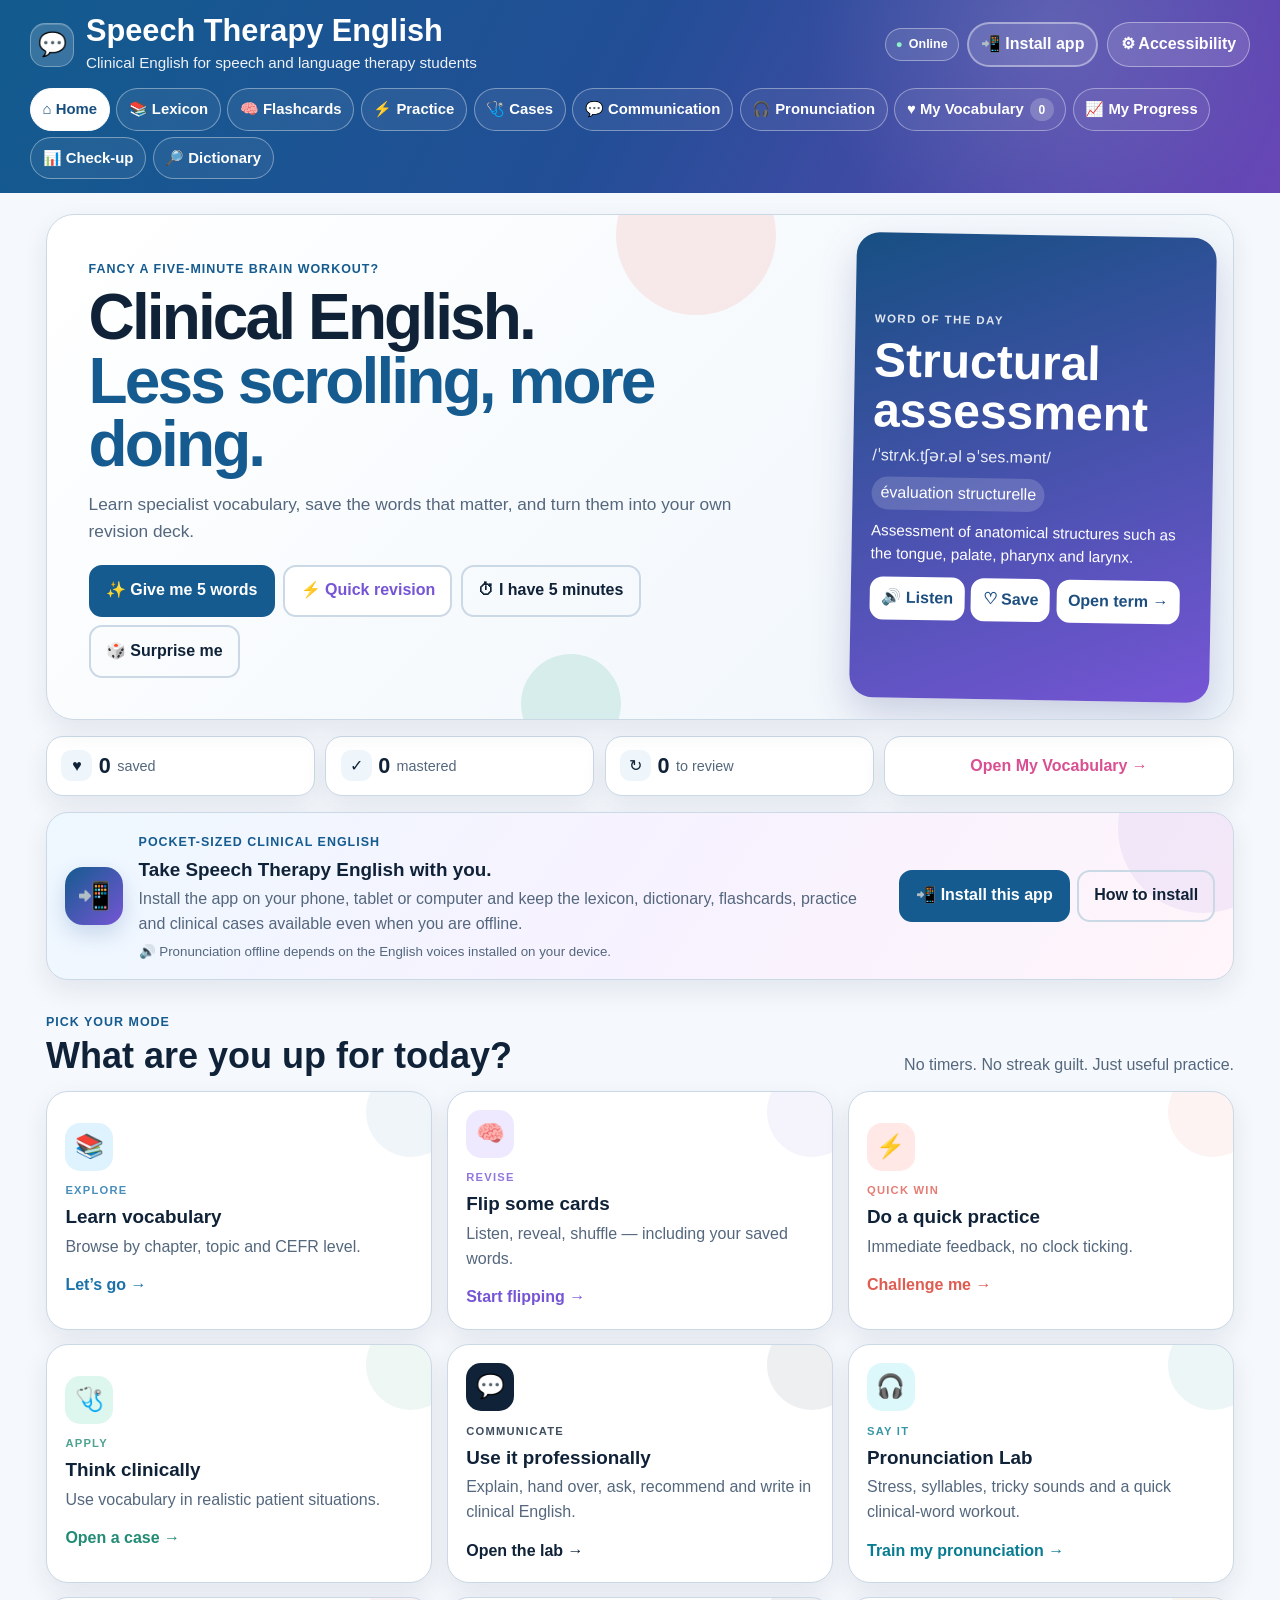
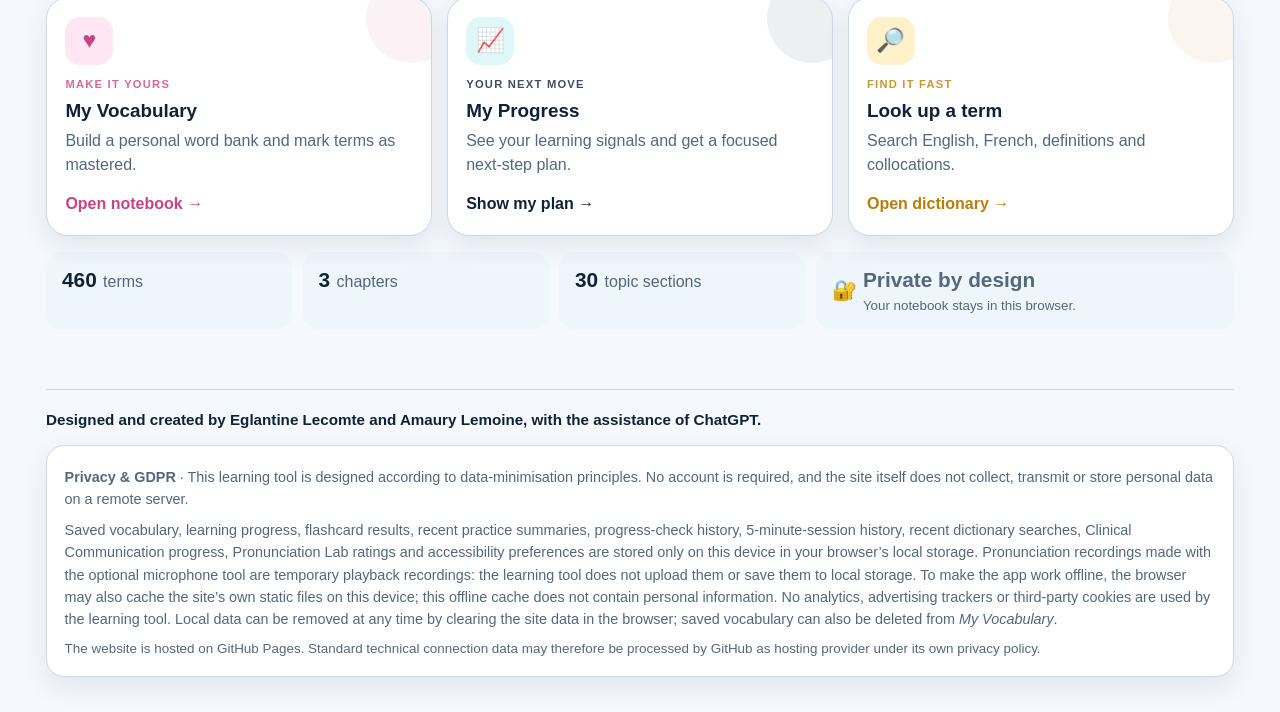
==== commit 3c95b414: "Add files via upload" ====
--- a/index.html
+++ b/index.html
@@ -11,9 +11,9 @@
   <meta name="apple-mobile-web-app-title" content="Speech Therapy English">
   <link rel="manifest" href="manifest.webmanifest">
   <link rel="apple-touch-icon" href="apple-touch-icon.png">
-  <meta name="application-version" content="10.0">
+  <meta name="application-version" content="12.0">
   <title>Speech Therapy English – Accessible Learning Platform</title>
-  <link rel="stylesheet" href="styles-v11.css">
+  <link rel="stylesheet" href="styles-v12.css">
 </head>
 <body>
 <a class="skip" href="#main">Skip to main content</a>
@@ -50,6 +50,7 @@
       <button data-page="practice"><span aria-hidden="true">⚡</span> Practice</button>
       <button data-page="cases"><span aria-hidden="true">🩺</span> Cases</button>
       <button data-page="communication"><span aria-hidden="true">💬</span> Communication</button>
+      <button data-page="pronunciation"><span aria-hidden="true">🎧</span> Pronunciation</button>
       <button data-page="notebook"><span aria-hidden="true">♥</span> My Vocabulary <span id="navSavedCount" class="nav-count" aria-label="saved words count">0</span></button>
       <button data-page="progress"><span aria-hidden="true">📈</span> My Progress</button>
       <button data-page="test"><span aria-hidden="true">📊</span> Check-up</button>
@@ -135,6 +136,10 @@
       <button class="activity-card card-indigo" data-go="communication">
         <span class="activity-icon" aria-hidden="true">💬</span><span class="activity-kicker">COMMUNICATE</span>
         <strong>Use it professionally</strong><span>Explain, hand over, ask, recommend and write in clinical English.</span><span class="arrow">Open the lab →</span>
+      </button>
+      <button class="activity-card card-aqua" data-go="pronunciation">
+        <span class="activity-icon" aria-hidden="true">🎧</span><span class="activity-kicker">SAY IT</span>
+        <strong>Pronunciation Lab</strong><span>Stress, syllables, tricky sounds and a quick clinical-word workout.</span><span class="arrow">Train my pronunciation →</span>
       </button>
       <button class="activity-card card-pink" data-go="notebook">
         <span class="activity-icon" aria-hidden="true">♥</span><span class="activity-kicker">MAKE IT YOURS</span>
@@ -323,6 +328,47 @@
     <section id="communicationGrid" class="comm-grid" aria-live="polite"></section><section id="communicationWorkspace" class="comm-workspace" hidden aria-live="polite"></section>
   </section>
 
+  <section id="pronunciation" class="page">
+    <div class="page-title"><span class="page-icon" aria-hidden="true">🎧</span><div><span class="eyebrow">Pronunciation Lab</span><h2>Hear it. Chunk it. Say it.</h2><p>Work on the pronunciation patterns that matter in clinical English — without pretending that software can grade your accent.</p></div></div>
+
+    <section class="pron-hero">
+      <div class="pron-hero-copy">
+        <span class="eyebrow">Clinical pronunciation, not perfection</span>
+        <h3>Make difficult words easier to say.</h3>
+        <p>Listen, spot the stressed syllable, break long terms into manageable chunks and practise useful clinical phrases. British English is used for speech synthesis when your device provides it.</p>
+        <div class="pron-hero-actions"><button id="startPronQuick" class="primary-action">🎧 Start a 5-word workout</button><button id="randomPronWord">🎲 Random tricky word</button></div>
+      </div>
+      <aside class="pron-hero-side">
+        <div><strong id="pronWordsRated">0</strong><span>words rated</span></div>
+        <div><strong id="pronReviewCount">0</strong><span>to revisit</span></div>
+        <p><span aria-hidden="true">🔐</span> Your ratings stay in this browser. Microphone recordings, if you make one, are temporary and are not uploaded or saved by the site.</p>
+      </aside>
+    </section>
+
+    <section class="pron-module-grid" aria-label="Pronunciation focus areas">
+      <button class="pron-module-card" data-pron-module="stress"><span>🎯</span><strong>Word stress</strong><small>Find the syllable that carries the beat.</small></button>
+      <button class="pron-module-card" data-pron-module="syllables"><span>🧩</span><strong>Syllable builder</strong><small>Break long clinical words into manageable pieces.</small></button>
+      <button class="pron-module-card" data-pron-module="sounds"><span>👄</span><strong>Tricky sounds</strong><small>/θ/, /ð/, /ɪ/–/iː/, /æ/–/ʌ/ in clinical phrases.</small></button>
+      <button class="pron-module-card" data-pron-module="ed"><span>↘</span><strong>-ed endings</strong><small>/t/, /d/ or /ɪd/ in clinical verbs.</small></button>
+      <button class="pron-module-card" data-pron-module="s"><span>〰</span><strong>-s / -es endings</strong><small>/s/, /z/ or /ɪz/ in useful clinical words.</small></button>
+      <button class="pron-module-card" data-pron-module="chunks"><span>🗣️</span><strong>Clinical chunks</strong><small>Stop reading word by word; speak in meaningful groups.</small></button>
+    </section>
+
+    <section id="pronModuleWorkspace" class="pron-module-workspace" aria-live="polite"></section>
+
+    <section class="pron-workout-shell" aria-labelledby="pronWorkoutTitle">
+      <div class="pron-workout-heading"><div><span class="eyebrow">Personal workout</span><h3 id="pronWorkoutTitle">Build a short pronunciation session</h3><p>Rate words yourself: <b>Easy</b>, <b>Tricky</b> or <b>Again</b>. Difficult words can come back in a later session.</p></div><span class="pron-no-score">No accent score</span></div>
+      <div class="pron-toolbar">
+        <label>Words from<select id="pronSource"><option value="all">Curated clinical pronunciation bank</option><option value="18">Chapter 18 · Dysphagia</option><option value="19">Chapter 19 · Neuro & communication</option><option value="20">Chapter 20 · Voice</option><option value="saved">♥ My Vocabulary</option><option value="review">↻ Pronunciation to review</option></select></label>
+        <label>Session size<select id="pronSize"><option value="5" selected>5 words</option><option value="10">10 words</option><option value="15">15 words</option></select></label>
+        <button id="startPronWorkout" class="primary-action">▶ Start workout</button>
+      </div>
+      <div class="pron-session-bar"><div><strong id="pronProgress">Ready</strong><span id="pronProgressNote">Choose a source and start when you want.</span></div><div class="pron-session-pills"><span><b id="pronEasyCount">0</b> Easy</span><span><b id="pronTrickyCount">0</b> Tricky</span><span><b id="pronAgainCount">0</b> Again</span></div></div>
+      <div class="pron-progress-track" aria-hidden="true"><div id="pronProgressBar"></div></div>
+      <section id="pronWorkout" class="pron-workout" aria-live="polite"><div class="pron-empty"><span>🎧</span><h4>Ready when you are.</h4><p>Start with five words or explore one of the focus areas above.</p></div></section>
+    </section>
+  </section>
+
   <section id="notebook" class="page">
     <div class="page-title"><span class="page-icon" aria-hidden="true">♥</span><div><span class="eyebrow">Make it yours</span><h2>My Vocabulary</h2><p>Your personal word bank. Saved only in this browser.</p></div></div>
     <section class="notebook-hero">
@@ -351,6 +397,7 @@
       <article><span class="progress-metric-icon">♥</span><strong id="progressSaved">0</strong><small>saved words</small></article>
       <article><span class="progress-metric-icon">✓</span><strong id="progressMastered">0</strong><small>mastered</small></article>
       <article><span class="progress-metric-icon">🧠</span><strong id="progressFlashSeen">0</strong><small>flashcard terms seen</small></article>
+      <article><span class="progress-metric-icon">🎧</span><strong id="progressPronunciation">0</strong><small>pronunciation terms rated</small></article>
       <article><span class="progress-metric-icon">⚡</span><strong id="progressPracticeAccuracy">—</strong><small>recent practice accuracy</small></article>
       <article><span class="progress-metric-icon">🩺</span><strong id="progressCases">0/9</strong><small>clinical cases explored</small></article>
       <article><span class="progress-metric-icon">📊</span><strong id="progressDiagnostic">—</strong><small>latest check-up</small></article>
@@ -505,13 +552,14 @@
     <p class="footer-credit"><strong>Designed and created by Eglantine Lecomte and Amaury Lemoine, with the assistance of ChatGPT.</strong></p>
     <div class="privacy-note" aria-label="Privacy and GDPR information">
       <p><strong>Privacy &amp; GDPR</strong> · This learning tool is designed according to data-minimisation principles. No account is required, and the site itself does not collect, transmit or store personal data on a remote server.</p>
-      <p>Saved vocabulary, learning progress, flashcard results, recent practice summaries, progress-check history, 5-minute-session history, recent dictionary searches, Clinical Communication progress and accessibility preferences are stored only on this device in your browser’s local storage. To make the app work offline, the browser may also cache the site’s own static files on this device; this offline cache does not contain personal information. No analytics, advertising trackers or third-party cookies are used by the learning tool. Local data can be removed at any time by clearing the site data in the browser; saved vocabulary can also be deleted from <em>My Vocabulary</em>.</p>
+      <p>Saved vocabulary, learning progress, flashcard results, recent practice summaries, progress-check history, 5-minute-session history, recent dictionary searches, Clinical Communication progress, Pronunciation Lab ratings and accessibility preferences are stored only on this device in your browser’s local storage. Pronunciation recordings made with the optional microphone tool are temporary playback recordings: the learning tool does not upload them or save them to local storage. To make the app work offline, the browser may also cache the site’s own static files on this device; this offline cache does not contain personal information. No analytics, advertising trackers or third-party cookies are used by the learning tool. Local data can be removed at any time by clearing the site data in the browser; saved vocabulary can also be deleted from <em>My Vocabulary</em>.</p>
       <p class="hosting-note">The website is hosted on GitHub Pages. Standard technical connection data may therefore be processed by GitHub as hosting provider under its own privacy policy.</p>
     </div>
   </div>
 </footer>
-<script src="vocabulary-v11.js"></script>
-<script src="app-v11.js"></script>
-<script src="communication-v11.js"></script>
+<script src="vocabulary-v12.js"></script>
+<script src="app-v12.js"></script>
+<script src="communication-v12.js"></script>
+<script src="pronunciation-v12.js"></script>
 </body>
 </html>
--- a/styles-v12.css
+++ b/styles-v12.css
@@ -0,0 +1,126 @@
+/* Speech Therapy English — V12 */
+:root{
+  --bg:#f5f8fc;--surface:#fff;--surface2:#eef5fb;--text:#102238;--muted:#54677d;
+  --accent:#155b8f;--accent-dark:#0b446e;--accent2:#28a58b;--purple:#7655d5;--coral:#ef6f62;
+  --pink:#d94f91;--yellow:#d99b18;--border:#cbd8e5;--focus:#ffbf47;--scale:1;
+  --shadow:0 10px 26px rgba(35,58,88,.09);--shadow-hover:0 18px 36px rgba(35,58,88,.15);
+  --radius:22px
+}
+[data-theme=dark]{--bg:#0f172a;--surface:#1d293c;--surface2:#2b3a51;--text:#f8fafc;--muted:#c9d4e1;--accent:#77d1ff;--accent-dark:#9fddff;--accent2:#7ce7c5;--purple:#b7a2ff;--coral:#ff9b91;--pink:#ff9bca;--yellow:#ffd37a;--border:#47576c;--shadow:none;--shadow-hover:none}
+[data-contrast=high]{--bg:#000;--surface:#000;--surface2:#111;--text:#fff;--muted:#fff;--accent:#0ff;--accent-dark:#0ff;--accent2:#ff0;--purple:#fff;--coral:#fff;--pink:#fff;--yellow:#ff0;--border:#fff;--focus:#ff0;--shadow:none;--shadow-hover:none}
+*{box-sizing:border-box}html{font-size:calc(16px*var(--scale));scroll-behavior:smooth}body{margin:0;font-family:Arial,Helvetica,sans-serif;background:var(--bg);color:var(--text);line-height:1.55}.reduce-motion *{animation:none!important;transition:none!important;scroll-behavior:auto!important}.skip{position:absolute;top:-5rem;left:1rem;background:var(--focus);color:#000;padding:.8rem 1rem;border-radius:.7rem;z-index:200;font-weight:800}.skip:focus{top:1rem}.wrap,main,footer{max-width:1220px;margin:auto}
+button,input,select{font:inherit;border:2px solid var(--border);border-radius:13px;padding:.6rem .75rem;background:var(--surface);color:var(--text)}button{cursor:pointer;font-weight:700}button:hover{border-color:var(--accent)}:focus-visible{outline:4px solid var(--focus);outline-offset:3px}
+header{background:linear-gradient(118deg,#125b8e 0%,#224e96 48%,#6846b6 100%);color:#fff;padding:.9rem 1rem .85rem;position:relative;overflow:visible}header:before{content:"";position:absolute;inset:0;background:radial-gradient(circle at 82% 15%,rgba(255,255,255,.13),transparent 23%);pointer-events:none}.top-row{display:flex;justify-content:space-between;align-items:center;gap:1rem;position:relative}.brand-row{display:flex;align-items:center;gap:.75rem}.brand-mark{width:44px;height:44px;border-radius:15px;background:rgba(255,255,255,.16);display:grid;place-items:center;font-size:1.45rem;border:1px solid rgba(255,255,255,.3);box-shadow:inset 0 1px 0 rgba(255,255,255,.18)}header h1{margin:0;font-size:clamp(1.35rem,2.4vw,2rem);line-height:1.1}.tagline{margin:.18rem 0 0;opacity:.92;font-size:.95rem}
+.a11y-shell{position:relative;z-index:10}.a11y-shell summary{list-style:none;cursor:pointer;border:1px solid rgba(255,255,255,.4);border-radius:999px;padding:.55rem .8rem;font-weight:800;background:rgba(255,255,255,.12)}.a11y-shell summary::-webkit-details-marker{display:none}.a11y{position:absolute;right:0;top:calc(100% + .55rem);width:min(520px,90vw);background:var(--surface);border:1px solid var(--border);padding:.7rem;display:flex;flex-wrap:wrap;gap:.45rem;border-radius:16px;box-shadow:var(--shadow-hover)}.a11y button{flex:1 1 auto;white-space:nowrap}
+nav{display:flex;flex-wrap:wrap;gap:.42rem;margin-top:.85rem;position:relative}nav button{color:#fff;border:1.5px solid rgba(255,255,255,.38);border-radius:999px;padding:.52rem .72rem;background:rgba(255,255,255,.06);font-size:.93rem}nav button:hover{background:rgba(255,255,255,.14);border-color:#fff}nav button.active{background:#fff;color:#174f7f;border-color:#fff}.nav-count{display:inline-grid;place-items:center;min-width:1.45rem;height:1.45rem;padding:0 .35rem;border-radius:999px;background:rgba(255,255,255,.2);font-size:.75rem;margin-left:.15rem}nav button.active .nav-count{background:#e8f0f7}
+main{padding:1.3rem 1rem 2.5rem}.page{display:none}.page.active{display:block}.eyebrow{display:inline-block;color:var(--accent);font-weight:900;text-transform:uppercase;letter-spacing:.08em;font-size:.78rem}.panel,.card,.term-card,.exercise{background:var(--surface);border:1px solid var(--border);border-radius:var(--radius);padding:1rem;margin-bottom:1rem;box-shadow:var(--shadow)}
+.hero-v3{position:relative;overflow:hidden;display:grid;grid-template-columns:minmax(0,1.35fr) minmax(290px,.65fr);gap:1rem;border-radius:28px;background:linear-gradient(135deg,var(--surface) 0%,var(--surface2) 100%);border:1px solid var(--border);box-shadow:var(--shadow);min-height:330px}.hero-copy-v3{padding:clamp(1.5rem,4vw,2.6rem);position:relative;z-index:2}.hero-copy-v3 h2{font-size:clamp(2.2rem,5vw,4.15rem);line-height:.99;letter-spacing:-.045em;margin:.35rem 0 .9rem;max-width:800px}.hero-copy-v3 h2 span{color:var(--accent)}.hero-copy-v3>p{font-size:1.08rem;color:var(--muted);max-width:700px;margin:0 0 1.25rem}.hero-actions{display:flex;flex-wrap:wrap;gap:.55rem}.primary-action,.secondary-action,.ghost-action{padding:.73rem .95rem;font-weight:900}.primary-action{background:var(--accent);color:#fff;border-color:var(--accent)}.primary-action:hover{background:var(--accent-dark);border-color:var(--accent-dark)}.secondary-action{background:var(--surface);color:var(--purple);border-color:var(--border)}.ghost-action{background:transparent;color:var(--text)}.word-spotlight{margin:1.25rem 1.25rem 1.25rem 0;border-radius:23px;padding:1.2rem;background:linear-gradient(160deg,#164f82,#7655d5);color:#fff;box-shadow:0 16px 38px rgba(64,62,132,.22);position:relative;z-index:2;align-self:stretch;display:flex;flex-direction:column;justify-content:center;transform:rotate(1deg);transition:transform .2s ease}.word-spotlight:hover{transform:rotate(0deg) translateY(-2px)}.spotlight-label{font-size:.72rem;text-transform:uppercase;letter-spacing:.12em;font-weight:900;opacity:.85}.spotlight-term{font-size:clamp(1.9rem,4vw,3rem);font-weight:900;line-height:1.05;margin:.45rem 0}.spotlight-ipa{opacity:.9}.spotlight-fr{display:inline-block;background:rgba(255,255,255,.16);border-radius:999px;padding:.25rem .55rem;margin:.55rem 0}.spotlight-definition{font-size:.95rem}.spotlight-actions{display:flex;gap:.4rem;flex-wrap:wrap;margin-top:.7rem}.spotlight-actions button{background:#fff;color:#1c4e80;border-color:#fff;padding:.45rem .6rem}.hero-bubble{position:absolute;border-radius:50%;pointer-events:none;filter:blur(.1px);animation:floaty 7s ease-in-out infinite}.bubble-one{width:160px;height:160px;background:rgba(239,111,98,.13);left:48%;top:-60px}.bubble-two{width:100px;height:100px;background:rgba(40,165,139,.15);left:40%;bottom:-35px;animation-delay:-2.5s}@keyframes floaty{0%,100%{transform:translateY(0)}50%{transform:translateY(13px)}}
+.mini-dashboard{display:grid;grid-template-columns:repeat(3,minmax(100px,1fr)) minmax(210px,1.3fr);gap:.65rem;align-items:stretch;margin:1rem 0}.mini-dashboard>div,.dashboard-link{background:var(--surface);border:1px solid var(--border);border-radius:17px;box-shadow:var(--shadow);padding:.75rem .9rem}.mini-dashboard>div{display:grid;grid-template-columns:auto auto 1fr;align-items:center;gap:.4rem}.dash-icon{width:31px;height:31px;display:grid;place-items:center;border-radius:10px;background:var(--surface2)}.mini-dashboard strong{font-size:1.35rem}.mini-dashboard span:last-child{color:var(--muted);font-size:.9rem}.dashboard-link{color:var(--pink);text-align:center;font-weight:900}.quick-words{background:linear-gradient(120deg,var(--surface2),var(--surface));border:1px solid var(--border);border-radius:20px;padding:1rem;margin:1rem 0}.quick-words h3{margin:0 0 .6rem}.word-chip-grid{display:grid;grid-template-columns:repeat(5,minmax(0,1fr));gap:.55rem}.word-chip{background:var(--surface);border:1px solid var(--border);border-radius:15px;padding:.7rem;text-align:left}.word-chip strong,.word-chip span{display:block}.word-chip strong{margin-bottom:.15rem}.word-chip span{color:var(--muted);font-size:.85rem}
+.section-heading{margin:1.8rem 0 .8rem}.punchy-heading{display:flex;justify-content:space-between;align-items:end;gap:1rem}.section-heading h2{font-size:clamp(1.65rem,3vw,2.25rem);line-height:1.1;margin:.15rem 0}.section-heading p{margin:0;color:var(--muted)}.activity-grid{display:grid;grid-template-columns:repeat(3,minmax(0,1fr));gap:.9rem}.activity-card{position:relative;overflow:hidden;text-align:left;min-height:205px;border-radius:22px;padding:1.15rem;border:1px solid var(--border);box-shadow:var(--shadow);transition:transform .18s ease,box-shadow .18s ease;background:var(--surface)}.activity-card:after{content:"";position:absolute;width:90px;height:90px;border-radius:50%;right:-25px;top:-25px;background:currentColor;opacity:.07}.activity-card:hover{transform:translateY(-4px) rotate(-.3deg);box-shadow:var(--shadow-hover)}.activity-icon{display:grid;place-items:center;width:48px;height:48px;border-radius:15px;background:currentColor;font-size:1.45rem;margin-bottom:.7rem}.activity-icon::first-letter{filter:none}.activity-kicker{display:block;font-size:.7rem;letter-spacing:.11em;font-weight:900;opacity:.8}.activity-card strong{display:block;color:var(--text);font-size:1.18rem;margin:.17rem 0 .22rem}.activity-card>span:not(.activity-icon):not(.activity-kicker):not(.arrow){color:var(--muted);font-weight:500}.activity-card .arrow{display:block;font-weight:900;margin-top:.85rem;color:currentColor}.card-blue{color:#1b72aa}.card-blue .activity-icon{background:#dff3ff}.card-purple{color:#7655d5}.card-purple .activity-icon{background:#eee9ff}.card-coral{color:#df5c51}.card-coral .activity-icon{background:#ffe8e5}.card-green{color:#218b75}.card-green .activity-icon{background:#ddf7ef}.card-pink{color:#c74482}.card-pink .activity-icon{background:#ffe6f2}.card-yellow{color:#b77c0b}.card-yellow .activity-icon{background:#fff1c9}.platform-strip{display:grid;grid-template-columns:repeat(3,1fr) 1.7fr;gap:.65rem;margin-top:1rem}.platform-strip>div{background:var(--surface2);border-radius:16px;padding:.75rem 1rem;display:flex;gap:.4rem;align-items:baseline}.platform-strip strong{font-size:1.3rem}.platform-strip span{color:var(--muted)}.privacy-mini{align-items:center!important}.privacy-mini>span:first-child{font-size:1.25rem}.privacy-mini>span:last-child{display:flex;flex-direction:column}.privacy-mini small{color:var(--muted)}
+.page-title{display:flex;align-items:center;gap:.85rem;margin:.25rem 0 1rem}.page-title .page-icon{width:58px;height:58px;display:grid;place-items:center;border-radius:18px;background:linear-gradient(145deg,#dff3ff,#eee8ff);font-size:1.7rem}.page-title h2{font-size:clamp(2rem,4vw,3rem);line-height:1;margin:.15rem 0}.page-title p{margin:0;color:var(--muted)}.filters{display:grid;grid-template-columns:2fr repeat(3,1fr);gap:.7rem}.filters input,.filters select,.notebook-filters input,.notebook-filters select,.search-panel input{width:100%;margin-top:.25rem}.result-count{font-weight:800;color:var(--muted)}.badge{display:inline-block;background:var(--surface2);border:1px solid var(--border);border-radius:999px;padding:.22rem .52rem;margin:.13rem}.term-card{position:relative}.term-card.saved{border-color:#efb8d2}.term-card.mastered{border-color:#9cd9ca}.term-card h3{font-size:1.45rem;margin:.1rem 0 .35rem}.level-grid{display:grid;grid-template-columns:repeat(auto-fit,minmax(220px,1fr));gap:.65rem}.level{background:var(--surface2);border:1px solid var(--border);border-radius:13px;padding:.7rem}.grid{display:grid;grid-template-columns:repeat(auto-fit,minmax(240px,1fr));gap:1rem}.card-actions{display:flex;flex-wrap:wrap;gap:.45rem;margin-top:.8rem}.save-button.saved{background:#fff0f7;color:#b83270;border-color:#efb8d2}.master-button.mastered{background:#e7f9f4;color:#177562;border-color:#9cd9ca}.flash-controls{display:flex;justify-content:space-between;align-items:end;gap:1rem}.flash-controls select{margin-left:.35rem}.flashcard{min-height:360px;display:grid;place-items:center;text-align:center;cursor:pointer;position:relative;overflow:hidden;background:linear-gradient(145deg,var(--surface),var(--surface2));border:1px solid var(--border);border-radius:26px;box-shadow:var(--shadow)}.flashcard:before{content:"";position:absolute;width:160px;height:160px;background:rgba(118,85,213,.09);border-radius:50%;top:-60px;right:-40px}.big{font-size:clamp(2.4rem,7vw,4.8rem);font-weight:900;line-height:1}.flash-hint{color:var(--muted);font-size:.86rem;margin-top:1rem}.centre-actions{justify-content:center}.compact-controls{max-width:440px}.exercise fieldset{border:0;padding:0}.exercise legend{font-weight:900;font-size:1.25rem}.exercise label.card{display:block;cursor:pointer}.feedback{border-left:7px solid var(--accent2);background:var(--surface2);padding:.8rem;margin-top:.8rem;border-radius:.6rem}.error{border-left-color:#be123c}.case-grid{display:grid;grid-template-columns:repeat(3,minmax(0,1fr));gap:.9rem}.case-card{background:var(--surface);border:1px solid var(--border);border-radius:22px;padding:1.15rem;box-shadow:var(--shadow);position:relative;overflow:hidden}.case-number{position:absolute;right:12px;top:3px;font-size:3.5rem;font-weight:900;opacity:.06}.case-tag{display:inline-block;border-radius:999px;background:var(--surface2);padding:.25rem .55rem;font-size:.75rem;font-weight:900;text-transform:uppercase;letter-spacing:.08em}.case-card h3{font-size:1.35rem;margin:.8rem 0 .35rem}.case-action{margin-top:.45rem;color:var(--accent)}
+.notebook-hero{display:grid;grid-template-columns:repeat(3,minmax(140px,1fr)) minmax(250px,1.4fr);gap:.7rem;margin-bottom:1rem}.notebook-stat,.notebook-actions{background:var(--surface);border:1px solid var(--border);border-radius:20px;box-shadow:var(--shadow);padding:1rem}.notebook-stat{display:grid;grid-template-columns:auto 1fr;column-gap:.55rem;align-items:center}.notebook-stat>span{grid-row:1/3;font-size:1.5rem}.notebook-stat strong{font-size:2rem;line-height:1}.notebook-stat small{color:var(--muted)}.notebook-actions{display:flex;align-items:center;justify-content:center;gap:.45rem;flex-wrap:wrap}.notebook-filters{display:grid;grid-template-columns:2fr 1fr 1fr auto;gap:.7rem;align-items:end}.danger-quiet{color:#a52b3c}.empty-state{text-align:center;padding:2.6rem 1rem;background:var(--surface);border:2px dashed var(--border);border-radius:22px}.empty-state .empty-icon{font-size:2.7rem}.empty-state h3{font-size:1.5rem;margin:.35rem 0}.empty-state p{color:var(--muted)}.search-panel{max-width:780px}.toast{position:fixed;right:1rem;bottom:1rem;z-index:150;background:#102238;color:#fff;padding:.8rem 1rem;border-radius:14px;box-shadow:var(--shadow-hover);opacity:0;transform:translateY(15px);pointer-events:none;transition:.2s ease}.toast.show{opacity:1;transform:translateY(0)}
+.simple .extra,.simple .hero-bubble,.simple .word-spotlight,.simple .mini-dashboard{display:none!important}.simple .hero-v3,.simple .activity-grid,.simple .case-grid,.simple .notebook-hero{grid-template-columns:1fr}.simple .hero-v3{background:var(--surface)}.simple .activity-card:hover{transform:none}footer{padding:1rem 1rem 2rem;color:var(--muted);font-size:.9rem}footer p{margin:.15rem 0}
+@media(max-width:980px){.activity-grid{grid-template-columns:repeat(2,minmax(0,1fr))}.filters{grid-template-columns:repeat(2,1fr)}.notebook-hero{grid-template-columns:repeat(2,1fr)}.notebook-filters{grid-template-columns:repeat(2,1fr)}.platform-strip{grid-template-columns:repeat(2,1fr)}.word-chip-grid{grid-template-columns:repeat(3,1fr)}}
+@media(max-width:760px){.top-row{align-items:flex-start}.tagline{display:none}.a11y-shell summary{font-size:0}.a11y-shell summary::first-letter{font-size:1rem}.hero-v3{grid-template-columns:1fr}.word-spotlight{margin:0 1rem 1rem;transform:none}.mini-dashboard{grid-template-columns:repeat(3,1fr)}.dashboard-link{grid-column:1/-1}.mini-dashboard>div{grid-template-columns:1fr;text-align:center;justify-items:center}.punchy-heading{align-items:flex-start;flex-direction:column}.case-grid{grid-template-columns:1fr}.notebook-hero{grid-template-columns:1fr 1fr}.word-chip-grid{grid-template-columns:1fr 1fr}nav button{flex:1 1 auto}.page-title .page-icon{width:50px;height:50px}}
+@media(max-width:520px){.activity-grid,.filters,.notebook-filters,.notebook-hero,.platform-strip{grid-template-columns:1fr}.word-chip-grid{grid-template-columns:1fr}.hero-copy-v3{padding:1.25rem}.hero-copy-v3 h2{font-size:2.45rem}.hero-actions button{width:100%}.mini-dashboard{grid-template-columns:1fr 1fr}.mini-dashboard>div:nth-child(3){grid-column:1/-1}.brand-mark{display:none}nav{overflow-x:auto;flex-wrap:nowrap;padding-bottom:.15rem}nav button{flex:0 0 auto}.a11y{right:-.2rem}.flash-controls{align-items:flex-start;flex-direction:column}}
+@media print{header,.a11y-shell,nav,button,.filters,.notebook-filters,footer,.toast{display:none!important}.panel,.card,.term-card,.exercise,.case-card{box-shadow:none;break-inside:avoid}.page{display:block}.activity-grid{display:none}}
+
+
+/* ===== V4 · SMART FLASHCARDS ===== */
+.flash-toolbar{display:grid;grid-template-columns:minmax(220px,1.4fr) minmax(150px,.7fr) auto;gap:.8rem;align-items:end;background:var(--surface);border:1px solid var(--border);border-radius:22px;padding:1rem;box-shadow:var(--shadow);margin-bottom:.8rem}.flash-toolbar label{font-weight:800}.flash-toolbar select{width:100%;margin-top:.28rem}.flash-toolbar .primary-action{height:fit-content;white-space:nowrap}
+.flash-session-bar{background:var(--surface);border:1px solid var(--border);border-radius:20px;padding:.8rem 1rem;margin-bottom:.9rem;display:grid;grid-template-columns:1fr auto;gap:.55rem 1rem;align-items:center}.flash-progress-label{font-weight:950;font-size:1.2rem;margin-right:.55rem}.flash-progress-note{color:var(--muted);font-size:.9rem}.flash-mini-stats{display:flex;gap:.45rem;flex-wrap:wrap;justify-content:flex-end}.flash-mini-stats span{border-radius:999px;padding:.28rem .58rem;font-size:.78rem;font-weight:800;border:1px solid var(--border);background:var(--surface2)}.flash-mini-stats .again-stat{background:#fff0f3;color:#9f2348;border-color:#f2bacb}.flash-mini-stats .hard-stat{background:#fff8dd;color:#7a5a00;border-color:#ead792}.flash-mini-stats .got-stat{background:#eaf9f3;color:#176f5b;border-color:#a8decf}.flash-progress-track{grid-column:1/-1;height:8px;background:var(--surface2);border-radius:999px;overflow:hidden}.flash-progress-track>div{height:100%;width:0;background:linear-gradient(90deg,#1d75a8,#7655d5,#de4d87);border-radius:inherit;transition:width .28s ease}
+.flash-stage{max-width:900px;margin:0 auto;perspective:1400px}.flashcard-v4{position:relative;min-height:430px;cursor:pointer;outline:none}.flashcard-v4:focus-visible{outline:4px solid var(--focus);outline-offset:5px;border-radius:30px}.flashcard-inner{position:relative;width:100%;min-height:430px;transition:transform .52s cubic-bezier(.2,.75,.25,1);transform-style:preserve-3d}.flashcard-v4.is-flipped .flashcard-inner{transform:rotateY(180deg)}.flashcard-face{position:absolute;inset:0;min-height:430px;backface-visibility:hidden;-webkit-backface-visibility:hidden;border-radius:30px;border:1px solid var(--border);box-shadow:0 18px 42px rgba(26,55,85,.13);overflow:hidden;padding:clamp(1.3rem,4vw,2.6rem);display:flex;flex-direction:column;align-items:center;justify-content:center;text-align:center}.flashcard-front{background:radial-gradient(circle at 85% 12%,rgba(222,77,135,.14) 0 12%,transparent 12.5%),radial-gradient(circle at 12% 88%,rgba(67,170,139,.14) 0 10%,transparent 10.5%),linear-gradient(145deg,var(--surface),var(--surface2))}.flashcard-back{transform:rotateY(180deg);background:linear-gradient(145deg,var(--surface),rgba(222,77,135,.055))}.flashcard-kicker{font-size:.75rem;text-transform:uppercase;letter-spacing:.12em;font-weight:950;color:var(--accent);margin-bottom:.7rem}.flashcard-term{font-size:clamp(2.6rem,7vw,5.4rem);font-weight:950;line-height:.96;max-width:800px}.flashcard-ipa{font-size:1.08rem;color:var(--muted);margin:.8rem 0}.flashcard-fr{font-size:clamp(1.35rem,3vw,2.1rem);font-weight:900;color:#b93472;margin:.25rem 0 .75rem}.flashcard-definition{max-width:690px;font-size:1.05rem;margin:.2rem auto .65rem}.flashcard-example{max-width:690px;color:var(--muted);font-style:italic;margin:.2rem auto .8rem}.flashcard-collocations{display:flex;gap:.35rem;flex-wrap:wrap;justify-content:center;margin:.2rem 0 .7rem}.flashcard-collocations span{font-size:.8rem;border:1px solid var(--border);border-radius:999px;padding:.22rem .5rem;background:var(--surface2)}.flashcard-status{position:absolute;top:1rem;left:1rem;border-radius:999px;padding:.26rem .58rem;font-size:.72rem;font-weight:950;text-transform:uppercase;letter-spacing:.06em;background:var(--surface2);border:1px solid var(--border)}.flashcard-status.learning{background:#fff4d6;color:#715300;border-color:#e8d28c}.flashcard-status.review{background:#fff0f3;color:#952041;border-color:#f0b8c9}.flashcard-status.known{background:#e8f8f2;color:#176c59;border-color:#a4dbc9}.flashcard-hint{margin-top:1rem;color:var(--muted);font-size:.82rem}.flashcard-v4 button{position:relative;z-index:3}
+.flash-rating{max-width:900px;margin:.85rem auto 0;display:grid;grid-template-columns:repeat(3,1fr);gap:.7rem}.flash-rating[hidden]{display:none}.rating-btn{position:relative;display:grid;grid-template-columns:auto 1fr auto;grid-template-rows:auto auto;column-gap:.55rem;align-items:center;text-align:left;padding:.75rem .85rem;border-radius:18px;transition:transform .15s ease,box-shadow .15s ease}.rating-btn>span{grid-row:1/3;font-size:1.35rem}.rating-btn strong{font-size:1rem}.rating-btn small{color:inherit;opacity:.75}.rating-btn kbd{grid-column:3;grid-row:1/3}.rating-btn:hover{transform:translateY(-2px);box-shadow:var(--shadow-hover)}.rating-again{background:#fff0f3;color:#972141;border-color:#efb7c8}.rating-hard{background:#fff8dc;color:#735600;border-color:#e8d38b}.rating-got{background:#e9f9f3;color:#176c59;border-color:#a4dbc9}.flash-footer-actions{display:flex;justify-content:center;gap:.5rem;flex-wrap:wrap;margin-top:.8rem}.flash-key-hint{text-align:center;color:var(--muted);font-size:.78rem}.flash-key-hint kbd,.rating-btn kbd{font:inherit;font-size:.68rem;font-weight:900;background:rgba(255,255,255,.62);border:1px solid currentColor;border-radius:.35rem;padding:.08rem .3rem}.flash-summary{max-width:760px;margin:1rem auto;text-align:center;background:var(--surface);border:1px solid var(--border);border-radius:28px;padding:2rem;box-shadow:var(--shadow)}.flash-summary-icon{font-size:3.3rem}.flash-summary h3{font-size:2rem;margin:.25rem 0}.flash-summary-grid{display:grid;grid-template-columns:repeat(3,1fr);gap:.6rem;margin:1rem 0}.flash-summary-grid div{background:var(--surface2);border:1px solid var(--border);border-radius:16px;padding:.75rem}.flash-summary-grid strong{display:block;font-size:1.6rem}.flash-empty-actions{display:flex;gap:.5rem;justify-content:center;flex-wrap:wrap}
+[data-theme=dark] .flash-mini-stats .again-stat,[data-theme=dark] .rating-again{background:#4a2030;color:#ffd6e3}[data-theme=dark] .flash-mini-stats .hard-stat,[data-theme=dark] .rating-hard{background:#4a3c12;color:#fff0ad}[data-theme=dark] .flash-mini-stats .got-stat,[data-theme=dark] .rating-got{background:#153f36;color:#c8f7e9}[data-theme=dark] .flashcard-fr{color:#ff9ec8}
+[data-contrast=high] .flash-mini-stats span,[data-contrast=high] .rating-btn,[data-contrast=high] .flashcard-face{background:#000!important;color:#fff!important;border-color:#fff!important}[data-contrast=high] .flash-progress-track>div{background:#0ff}[data-contrast=high] .flashcard-fr{color:#ff0}
+.simple .flashcard-collocations,.simple .flash-key-hint{display:none!important}.simple .flashcard-face{box-shadow:none;background:var(--surface)}
+.reduce-motion .flashcard-inner{transition:none}.reduce-motion .rating-btn:hover{transform:none}
+@media(max-width:760px){.flash-toolbar{grid-template-columns:1fr 1fr}.flash-toolbar .primary-action{grid-column:1/-1}.flash-session-bar{grid-template-columns:1fr}.flash-mini-stats{justify-content:flex-start}.flash-rating{grid-template-columns:1fr}.flashcard-face,.flashcard-inner,.flashcard-v4{min-height:390px}.flashcard-term{font-size:clamp(2.2rem,12vw,4rem)}}
+@media(max-width:520px){.flash-toolbar{grid-template-columns:1fr}.flash-toolbar .primary-action{grid-column:auto}.flash-summary-grid{grid-template-columns:1fr 1fr 1fr}.rating-btn{padding:.65rem}.flashcard-face{padding:1.15rem}.flashcard-term{font-size:2.55rem}.flashcard-fr{font-size:1.45rem}}
+
+
+/* ===== V5 · PRACTICE GAMES ===== */
+.sr-only{position:absolute!important;width:1px!important;height:1px!important;padding:0!important;margin:-1px!important;overflow:hidden!important;clip:rect(0,0,0,0)!important;white-space:nowrap!important;border:0!important}
+.practice-mode-grid{display:grid;grid-template-columns:repeat(3,minmax(0,1fr));gap:.75rem;margin-bottom:1rem}.practice-mode-card{position:relative;overflow:hidden;min-height:170px;text-align:left;padding:1rem;border-radius:22px;background:var(--surface);border:2px solid var(--border);box-shadow:var(--shadow);display:flex;flex-direction:column;align-items:flex-start;transition:transform .16s ease,box-shadow .16s ease,border-color .16s ease}.practice-mode-card:before{content:"";position:absolute;width:110px;height:110px;border-radius:50%;right:-36px;top:-42px;opacity:.15;background:currentColor}.practice-mode-card:hover{transform:translateY(-3px);box-shadow:var(--shadow-hover)}.practice-mode-card.selected{border-color:currentColor;box-shadow:0 0 0 3px color-mix(in srgb,currentColor 17%,transparent),var(--shadow-hover)}.practice-mode-icon{font-size:1.7rem;margin-bottom:.55rem}.practice-mode-kicker{font-size:.66rem;letter-spacing:.11em;font-weight:950;opacity:.75}.practice-mode-card strong{font-size:1.18rem;margin:.14rem 0 .3rem;color:var(--text)}.practice-mode-card>span:last-child{font-size:.88rem;color:var(--muted);line-height:1.4}.mode-definition{color:#146997}.mode-french{color:#7655d5}.mode-cloze{color:#d34d7e}.mode-listen{color:#16866f}.mode-collocation{color:#b87808}.mode-mix{color:#d65d50}
+.practice-toolbar{display:grid;grid-template-columns:minmax(190px,1.1fr) minmax(210px,1fr) minmax(140px,.55fr) auto;gap:.7rem;align-items:end;background:linear-gradient(120deg,var(--surface),var(--surface2));border:1px solid var(--border);border-radius:22px;padding:.9rem 1rem;box-shadow:var(--shadow);margin-bottom:.8rem}.practice-toolbar label{font-weight:800}.practice-toolbar select{display:block;width:100%;margin-top:.25rem}.practice-selected-mode{align-self:stretch;display:flex;flex-direction:column;justify-content:center;padding:.25rem .3rem}.practice-selected-mode span{font-size:.72rem;color:var(--muted);text-transform:uppercase;letter-spacing:.08em;font-weight:900}.practice-selected-mode strong{font-size:1.08rem;color:var(--purple)}.practice-start{white-space:nowrap}
+.practice-session-bar{background:var(--surface);border:1px solid var(--border);border-radius:20px;padding:.78rem 1rem;margin:.85rem 0;display:grid;grid-template-columns:1fr auto;gap:.5rem 1rem;align-items:center}.practice-session-bar[hidden]{display:none}.practice-session-bar>div:first-child{display:flex;gap:.65rem;align-items:baseline;flex-wrap:wrap}.practice-session-bar>div:first-child strong{font-size:1.15rem}.practice-session-bar>div:first-child span{color:var(--muted);font-size:.82rem}.practice-score-pills{display:flex;gap:.4rem;flex-wrap:wrap;justify-content:flex-end}.practice-score-pills span{font-size:.78rem;font-weight:800;background:var(--surface2);border:1px solid var(--border);border-radius:999px;padding:.24rem .5rem}.practice-progress-track{grid-column:1/-1;height:8px;border-radius:999px;background:var(--surface2);overflow:hidden}.practice-progress-track>div{height:100%;width:0;border-radius:inherit;background:linear-gradient(90deg,#1d75a8,#7655d5,#d94f91,#ef6f62);transition:width .25s ease}
+.practice-welcome{max-width:780px;margin:1.2rem auto;text-align:center;background:var(--surface);border:1px solid var(--border);border-radius:28px;padding:2rem;box-shadow:var(--shadow)}.practice-welcome-icon{font-size:3rem}.practice-welcome h3{font-size:clamp(1.55rem,3vw,2.25rem);line-height:1.1;margin:.35rem auto .65rem;max-width:680px}.practice-welcome p{color:var(--muted);max-width:600px;margin:.3rem auto}
+.practice-question-card{max-width:880px;margin:1rem auto;background:var(--surface);border:1px solid var(--border);border-radius:30px;padding:clamp(1rem,3vw,2rem);box-shadow:var(--shadow);position:relative;overflow:hidden}.practice-question-card:after{content:"";position:absolute;width:150px;height:150px;border-radius:50%;right:-75px;bottom:-85px;background:rgba(118,85,213,.08);pointer-events:none}.practice-question-top{display:flex;align-items:center;gap:.45rem;flex-wrap:wrap;margin-bottom:.85rem}.practice-question-number{width:42px;height:42px;display:grid;place-items:center;border-radius:13px;background:var(--accent);color:#fff;font-weight:950}.practice-question-mode,.practice-chapter-pill{border:1px solid var(--border);background:var(--surface2);border-radius:999px;padding:.27rem .56rem;font-size:.75rem;font-weight:850}.practice-chapter-pill{margin-left:auto}.practice-question-card h3{font-size:clamp(1.35rem,3vw,2rem);margin:.25rem 0 .8rem}.practice-clue{font-size:clamp(1.2rem,2.6vw,1.7rem);font-weight:800;line-height:1.35;padding:1rem;border-radius:18px;background:linear-gradient(120deg,var(--surface2),var(--surface));border:1px solid var(--border);margin-bottom:1rem}.practice-clue.practice-cloze{font-weight:650}.practice-target-term{display:block;font-size:1.65rem;font-weight:950;color:var(--accent)}.practice-collocation-join,.practice-listen-note{display:block;font-size:.86rem;color:var(--muted);font-weight:500;margin-top:.3rem}.practice-listen-button{font-size:1.05rem;padding:.65rem .9rem;background:var(--accent);color:#fff;border-color:var(--accent)}
+.practice-options{border:0;padding:0;margin:0;display:grid;grid-template-columns:1fr 1fr;gap:.6rem}.practice-option{cursor:pointer;display:flex;align-items:center;gap:.7rem;padding:.8rem .9rem;border:2px solid var(--border);border-radius:17px;background:var(--surface);font-weight:800;transition:transform .12s ease,border-color .12s ease,background .12s ease}.practice-option:hover{transform:translateY(-1px);border-color:var(--accent)}.practice-option input{position:absolute;opacity:0;pointer-events:none}.practice-option:has(input:checked){border-color:var(--purple);background:color-mix(in srgb,var(--purple) 8%,var(--surface))}.practice-option-letter{width:31px;height:31px;display:grid;place-items:center;border-radius:10px;background:var(--surface2);font-size:.8rem}.practice-option.is-correct{border-color:#32a889!important;background:#e8f8f2!important;color:#145f50}.practice-option.is-wrong{border-color:#df5e77!important;background:#fff0f3!important;color:#8c2440}.practice-question-actions{display:flex;gap:.5rem;flex-wrap:wrap;margin-top:1rem}.practice-feedback{margin-top:1rem;border-radius:18px;padding:.8rem 1rem;display:flex;gap:.7rem;align-items:flex-start;border:1px solid}.practice-feedback.correct{background:#e9f9f3;border-color:#a4dbc9;color:#155f50}.practice-feedback.wrong{background:#fff0f3;border-color:#efb7c8;color:#89223d}.practice-feedback-icon{width:38px;height:38px;border-radius:12px;display:grid;place-items:center;background:rgba(255,255,255,.6);font-size:1.25rem;font-weight:950}.practice-feedback p{margin:.15rem 0 0}.practice-after-actions{display:flex;gap:.5rem;flex-wrap:wrap;margin-top:.65rem}
+.practice-summary{max-width:820px;margin:1rem auto;text-align:center;background:linear-gradient(145deg,var(--surface),var(--surface2));border:1px solid var(--border);border-radius:30px;padding:2rem;box-shadow:var(--shadow)}.practice-summary-burst{font-size:3.4rem}.practice-summary h3{font-size:clamp(1.7rem,3vw,2.35rem);margin:.25rem 0 .8rem}.practice-score-big{display:flex;align-items:baseline;gap:.6rem;justify-content:center;margin:.3rem 0 1rem}.practice-score-big strong{font-size:3.4rem;line-height:1;color:var(--accent)}.practice-score-big span{color:var(--muted);font-weight:800}.practice-summary-stats{display:grid;grid-template-columns:repeat(3,1fr);gap:.6rem;margin:1rem 0}.practice-summary-stats div{background:var(--surface);border:1px solid var(--border);border-radius:17px;padding:.7rem}.practice-summary-stats strong{display:block;font-size:1.55rem}.practice-summary-stats span{font-size:.82rem;color:var(--muted)}.practice-missed-box{text-align:left;background:var(--surface);border:1px solid var(--border);border-radius:18px;padding:.8rem;margin:1rem 0}.practice-missed-box h4{margin:.1rem 0 .55rem}.practice-missed-chips{display:flex;gap:.4rem;flex-wrap:wrap}.practice-missed-chips button{font-size:.8rem;padding:.35rem .55rem;border-radius:999px}.practice-summary-actions{display:flex;justify-content:center;gap:.5rem;flex-wrap:wrap;margin-top:1rem}
+[data-theme=dark] .practice-option.is-correct,[data-theme=dark] .practice-feedback.correct{background:#153f36!important;color:#c8f7e9}[data-theme=dark] .practice-option.is-wrong,[data-theme=dark] .practice-feedback.wrong{background:#4a2030!important;color:#ffd6e3}[data-contrast=high] .practice-mode-card,[data-contrast=high] .practice-option,[data-contrast=high] .practice-question-card,[data-contrast=high] .practice-summary{background:#000!important;color:#fff!important;border-color:#fff!important}[data-contrast=high] .practice-option.is-correct{color:#0f0!important}[data-contrast=high] .practice-option.is-wrong{color:#f88!important}.simple .practice-mode-card:before,.simple .practice-question-card:after{display:none}.reduce-motion .practice-mode-card:hover,.reduce-motion .practice-option:hover{transform:none}
+@media(max-width:980px){.practice-mode-grid{grid-template-columns:repeat(2,minmax(0,1fr))}.practice-toolbar{grid-template-columns:1fr 1fr}.practice-selected-mode{grid-column:1/-1}.practice-start{grid-column:1/-1}}
+@media(max-width:700px){.practice-mode-grid{grid-template-columns:1fr 1fr}.practice-options{grid-template-columns:1fr}.practice-session-bar{grid-template-columns:1fr}.practice-score-pills{justify-content:flex-start}.practice-chapter-pill{margin-left:0}}
+@media(max-width:520px){.practice-mode-grid,.practice-toolbar{grid-template-columns:1fr}.practice-mode-card{min-height:145px}.practice-toolbar>*{grid-column:auto}.practice-summary-stats{grid-template-columns:repeat(3,1fr)}.practice-score-big{align-items:center;flex-direction:column}.practice-score-big strong{font-size:3rem}}
+
+
+/* V5.1 footer: credits + privacy / GDPR */
+.site-footer{padding:1.25rem 1rem 2.2rem;color:var(--muted);font-size:.9rem}
+.footer-inner{border-top:1px solid var(--border);padding-top:1.15rem}
+.footer-credit{color:var(--text);font-size:.95rem;margin:0 0 .8rem}
+.privacy-note{background:var(--surface);border:1px solid var(--border);border-radius:18px;padding:1rem 1.1rem;box-shadow:var(--shadow)}
+.privacy-note p{margin:.25rem 0 .55rem}
+.privacy-note p:last-child{margin-bottom:0}
+.hosting-note{font-size:.84rem;color:var(--muted)}
+.simple .privacy-note{box-shadow:none;border-radius:10px}
+@media(max-width:760px){.site-footer{padding-inline:.8rem}.privacy-note{padding:.9rem}}
+
+/* ===== V6 · Clinical Case Lab ===== */
+.case-lab-hero{display:grid;grid-template-columns:1.5fr auto;gap:1rem;align-items:center;background:linear-gradient(135deg,rgba(15,76,129,.10),rgba(109,40,217,.10),rgba(67,170,139,.10));border:1px solid var(--border);border-radius:26px;padding:1.25rem 1.35rem;margin-bottom:1rem;overflow:hidden;position:relative}
+.case-lab-hero:after{content:"🩺";position:absolute;right:11%;bottom:-34px;font-size:7rem;opacity:.055;transform:rotate(-12deg);pointer-events:none}.case-lab-hero h3{font-size:clamp(1.55rem,3vw,2.25rem);margin:.2rem 0}.case-lab-hero p{margin:.35rem 0 0;max-width:760px;color:var(--muted)}.case-lab-actions{display:flex;flex-wrap:wrap;justify-content:flex-end;gap:.55rem;position:relative;z-index:1}
+.case-help{display:grid;grid-template-columns:repeat(3,1fr);gap:.75rem;margin-bottom:1rem}.case-help article{background:var(--surface);border:1px solid var(--border);border-radius:18px;padding:.9rem}.case-help strong{display:block;font-size:1.02rem;margin-bottom:.2rem}.case-help p{margin:0;color:var(--muted);font-size:.92rem}
+.case-browser-controls{display:grid;grid-template-columns:1.2fr 1.2fr .8fr;gap:.8rem;align-items:end}.case-browser-controls select{width:100%;margin-top:.25rem}.case-browser-count{display:flex;align-items:center;justify-content:center;gap:.5rem;min-height:49px;background:var(--surface2);border:1px solid var(--border);border-radius:14px;padding:.45rem .7rem}.case-browser-count strong{font-size:1.45rem}.case-browser-count span{color:var(--muted);font-size:.82rem}
+.case-grid{grid-template-columns:repeat(3,minmax(0,1fr))}.case-card{display:flex;flex-direction:column;min-height:260px;transition:transform .18s ease,box-shadow .18s ease,border-color .18s ease}.case-card:hover{transform:translateY(-4px);box-shadow:0 12px 30px rgba(15,23,42,.12);border-color:rgba(109,40,217,.35)}.case-card .case-action{margin-top:auto;align-self:flex-start}.case-card-top{display:flex;gap:.45rem;flex-wrap:wrap;align-items:center}.case-tag.swallowing{background:#e7f9f4;color:#177562}.case-tag.neuro{background:#eee8ff;color:#5b3dc4}.case-tag.voice{background:#fff0f7;color:#b83270}.case-mode-tag{font-size:.7rem;font-weight:900;text-transform:uppercase;letter-spacing:.06em;padding:.25rem .5rem;border-radius:999px;background:var(--surface2);border:1px solid var(--border)}.case-tried{margin-left:auto;color:#177562;font-weight:900;font-size:.78rem}.case-card .case-summary{color:var(--muted);font-size:.94rem}.case-patient-line{font-size:.82rem;font-weight:800;color:var(--muted);margin:.2rem 0 .55rem}
+.case-workspace{margin-top:1rem}.case-workspace-shell{background:var(--surface);border:1px solid var(--border);border-radius:28px;box-shadow:var(--shadow);overflow:hidden}.case-workspace-head{padding:1rem 1.2rem;background:linear-gradient(135deg,rgba(15,76,129,.08),rgba(109,40,217,.08));border-bottom:1px solid var(--border)}.case-back{margin-bottom:.75rem}.case-title-row{display:flex;justify-content:space-between;gap:1rem;align-items:flex-start}.case-title-row h3{font-size:clamp(1.7rem,4vw,2.6rem);line-height:1.08;margin:.2rem 0}.case-title-row p{margin:.2rem 0;color:var(--muted)}.case-icon-big{font-size:3rem;line-height:1}.case-patient-grid{display:grid;grid-template-columns:repeat(3,1fr);gap:.65rem;margin-top:.9rem}.case-patient-grid div{background:var(--surface);border:1px solid var(--border);border-radius:15px;padding:.65rem .75rem}.case-patient-grid small{display:block;text-transform:uppercase;letter-spacing:.07em;font-weight:900;color:var(--muted);font-size:.68rem}.case-patient-grid strong{display:block;margin-top:.18rem}
+.case-workspace-body{display:grid;grid-template-columns:.8fr 1.4fr;gap:1rem;padding:1.1rem}.case-observations,.case-task-panel{border:1px solid var(--border);border-radius:20px;padding:1rem;background:var(--surface)}.case-observations h4,.case-task-panel h4{margin:.1rem 0 .6rem;font-size:1.1rem}.case-observations ul{padding-left:1.15rem;margin:.4rem 0}.case-observations li{margin:.35rem 0}.case-mode-switch{display:flex;flex-wrap:wrap;gap:.45rem;margin:.1rem 0 1rem}.case-mode-switch button{border-radius:999px}.case-mode-switch button.active{background:var(--accent);border-color:var(--accent);color:white}.case-step{background:var(--surface2);border:1px solid var(--border);border-radius:16px;padding:.85rem;margin:.7rem 0}.case-step-label{font-size:.72rem;text-transform:uppercase;letter-spacing:.08em;font-weight:900;color:var(--muted)}.case-step h5{margin:.25rem 0 .55rem;font-size:1rem}.case-term-options{display:flex;flex-wrap:wrap;gap:.45rem}.case-term-choice{position:relative}.case-term-choice input{position:absolute;opacity:0;pointer-events:none}.case-term-choice span{display:inline-block;border:2px solid var(--border);background:var(--surface);border-radius:999px;padding:.42rem .68rem;font-weight:800;cursor:pointer}.case-term-choice input:checked+span{background:#eee8ff;border-color:#7555d5;color:#4e32aa}.case-textarea{width:100%;min-height:120px;resize:vertical;padding:.75rem;border:2px solid var(--border);border-radius:14px;background:var(--surface);color:var(--text);font:inherit}.case-textarea:focus{outline:4px solid var(--focus);outline-offset:2px}.case-feedback{margin-top:.7rem;padding:.8rem;border-radius:14px;border-left:6px solid var(--accent2);background:var(--surface)}.case-feedback.needs-work{border-left-color:#d97706}.case-feedback ul{margin:.35rem 0;padding-left:1.15rem}.case-keyword-list{display:flex;flex-wrap:wrap;gap:.4rem;margin:.5rem 0}.case-keyword{display:inline-flex;align-items:center;gap:.25rem;background:var(--surface);border:1px solid var(--border);border-radius:999px;padding:.35rem .55rem;font-size:.83rem}.case-keyword.hit{background:#e7f9f4;border-color:#9cd9ca;color:#177562}.case-keyword.miss{background:#fff7ed;border-color:#fed7aa;color:#9a4c08}.case-model{margin-top:.75rem;padding:.9rem 1rem;border:1px solid var(--border);border-radius:17px;background:linear-gradient(145deg,var(--surface),var(--surface2))}.case-model h5{margin:.05rem 0 .45rem}.case-model p{margin:.35rem 0}.case-model-actions{display:flex;flex-wrap:wrap;gap:.45rem;margin-top:.8rem}.case-footer-actions{display:flex;flex-wrap:wrap;gap:.5rem;padding:0 1.1rem 1.1rem}.case-footer-actions button:first-child{background:#fff0f7;border-color:#efb8d2;color:#a02660}.case-empty{text-align:center;padding:2rem;background:var(--surface);border:1px dashed var(--border);border-radius:22px}
+.reduce-motion .case-card{transition:none}.reduce-motion .case-card:hover{transform:none}.simple .case-lab-hero:after,.simple .case-icon-big{display:none}.simple .case-lab-hero,.simple .case-workspace-body,.simple .case-patient-grid,.simple .case-help{grid-template-columns:1fr}.simple .case-card:hover{transform:none}
+@media(max-width:900px){.case-grid{grid-template-columns:repeat(2,minmax(0,1fr))}.case-workspace-body{grid-template-columns:1fr}.case-help{grid-template-columns:1fr}.case-patient-grid{grid-template-columns:1fr 1fr}.case-browser-controls{grid-template-columns:1fr 1fr}.case-browser-count{grid-column:1/-1}.case-lab-hero{grid-template-columns:1fr}.case-lab-actions{justify-content:flex-start}}
+@media(max-width:620px){.case-grid{grid-template-columns:1fr}.case-browser-controls{grid-template-columns:1fr}.case-browser-count{grid-column:auto}.case-patient-grid{grid-template-columns:1fr}.case-title-row{align-items:flex-start}.case-icon-big{font-size:2.2rem}.case-footer-actions{flex-direction:column}.case-footer-actions button{width:100%}}
+
+
+/* V7 · Clinical dictionary */
+.dictionary-tools{padding:1rem 1.05rem}.dictionary-search-row{display:grid;grid-template-columns:minmax(0,1fr) auto;gap:.7rem;align-items:end}.dictionary-search-row label{font-weight:800}.dictionary-search-row input{display:block;width:100%;margin-top:.3rem;font-weight:500}.dictionary-search-row>button{white-space:nowrap;background:linear-gradient(135deg,var(--accent),var(--purple));color:#fff;border-color:transparent;padding:.72rem .95rem}.dictionary-help{margin:.45rem 0 0;color:var(--muted);font-size:.9rem}.dictionary-suggestion{margin-top:.8rem;padding:.75rem .85rem;border-radius:15px;background:#fff7d9;border:1px solid #ebcf70}.dictionary-suggestion button{margin:.25rem .2rem .05rem;background:#fff;border-color:#dfc65f;padding:.38rem .55rem}.dictionary-history-row{display:grid;grid-template-columns:auto 1fr auto;gap:.6rem;align-items:center;margin-top:.8rem;padding-top:.75rem;border-top:1px solid var(--border)}.dictionary-history{display:flex;gap:.35rem;flex-wrap:wrap}.dictionary-history button,.tiny-button{padding:.35rem .55rem;border-radius:999px;font-size:.84rem;background:var(--surface2)}.dictionary-layout{display:grid;grid-template-columns:minmax(260px,.72fr) minmax(0,1.75fr);gap:1rem;align-items:start}.dictionary-results-panel,.dictionary-entry{background:var(--surface);border:1px solid var(--border);border-radius:22px;box-shadow:var(--shadow)}.dictionary-results-panel{position:sticky;top:1rem;overflow:hidden}.dictionary-results-heading{padding:.9rem 1rem;border-bottom:1px solid var(--border);background:linear-gradient(135deg,var(--surface2),var(--surface))}.dictionary-results-heading h3{margin:0}.dictionary-results-heading span{color:var(--muted);font-size:.86rem}.dictionary-results{max-height:68vh;overflow:auto;padding:.45rem}.dictionary-result{display:block;width:100%;text-align:left;border:1px solid transparent;background:transparent;border-radius:14px;padding:.65rem .7rem;margin:.12rem 0}.dictionary-result:hover,.dictionary-result.selected{background:var(--surface2);border-color:var(--border)}.dictionary-result.selected{box-shadow:inset 4px 0 0 var(--accent)}.dictionary-result-term,.dictionary-result-fr,.dictionary-result-meta{display:block}.dictionary-result-term{font-weight:900;font-size:1rem}.dictionary-result-fr{color:var(--accent);font-size:.9rem;margin:.1rem 0}.dictionary-result-meta{color:var(--muted);font-size:.76rem}.dictionary-start{padding:2rem 1rem;text-align:center;color:var(--muted)}.dictionary-start>span{font-size:2rem}.dictionary-entry{min-height:480px;overflow:hidden}.dictionary-welcome{padding:clamp(1.5rem,4vw,3.2rem);text-align:center;max-width:700px;margin:auto}.dictionary-welcome-icon{font-size:3rem}.dictionary-welcome h3{font-size:clamp(1.6rem,3vw,2.3rem);margin:.35rem 0}.dictionary-welcome p{color:var(--muted)}.dictionary-card{padding:1.15rem}.dictionary-entry-top{display:flex;justify-content:space-between;gap:1rem;align-items:flex-start}.dictionary-entry-status{padding-top:.15rem}.dict-status{display:inline-block;border:1px solid var(--border);border-radius:999px;padding:.28rem .58rem;font-size:.78rem;font-weight:900;color:var(--muted);background:var(--surface2)}.dict-status.saved{color:#b83270;background:#fff0f7;border-color:#efb8d2}.dict-status.mastered{color:#177562;background:#e7f9f4;border-color:#9cd9ca}.dictionary-headword{display:flex;align-items:center;justify-content:space-between;gap:1rem;padding:1.2rem 0 .75rem;border-bottom:1px solid var(--border)}.dictionary-headword h3{font-size:clamp(2.2rem,5vw,4.5rem);letter-spacing:-.045em;line-height:.95;margin:0}.dictionary-ipa{font-size:1.05rem;color:var(--muted);margin:.45rem 0 0}.dictionary-listen{white-space:nowrap}.dictionary-french{display:flex;align-items:baseline;gap:.6rem;padding:.8rem 0}.dictionary-french span{font-size:.78rem;text-transform:uppercase;letter-spacing:.08em;color:var(--muted);font-weight:900}.dictionary-french strong{font-size:1.35rem;color:var(--purple)}.dictionary-levels{display:flex;gap:.4rem;flex-wrap:wrap;margin:.25rem 0 .8rem}.dictionary-levels button{min-width:48px;border-radius:999px;padding:.4rem .62rem}.dictionary-levels button.active{background:var(--accent);color:#fff;border-color:var(--accent)}.dictionary-definition-block{background:linear-gradient(135deg,var(--surface2),var(--surface));border:1px solid var(--border);border-radius:18px;padding:1rem 1.05rem}.dictionary-definition-block>p{font-size:1.08rem;margin:.35rem 0}.dictionary-example{margin-top:.75rem;padding:.75rem;border-radius:14px;background:var(--surface);border-left:5px solid var(--accent2)}.dictionary-example p{margin:.2rem 0 0;font-style:italic}.dictionary-two-col{display:grid;grid-template-columns:1fr 1fr;gap:.85rem;margin-top:.9rem}.dictionary-two-col>section{background:var(--surface);border:1px solid var(--border);border-radius:17px;padding:.85rem}.dictionary-two-col h4,.dictionary-explore h4{margin:.1rem 0 .55rem}.dictionary-pills{display:flex;gap:.4rem;flex-wrap:wrap}.dictionary-pills span,.dictionary-pills button{border-radius:999px;padding:.38rem .58rem;font-size:.87rem}.dictionary-pills span{background:var(--surface2);border:1px solid var(--border)}.dictionary-pills button{background:#f1ecff;color:#5e43b8;border-color:#d5c8ff}.dictionary-pills .muted-pill{color:var(--muted)}.dictionary-explore{margin-top:.9rem;border:1px solid var(--border);border-radius:18px;padding:.9rem;background:linear-gradient(120deg,var(--surface),var(--surface2))}.dictionary-area-grid{display:grid;grid-template-columns:repeat(3,minmax(0,1fr));gap:.45rem}.dictionary-area-grid button{text-align:left;padding:.62rem}.dictionary-area-grid strong,.dictionary-area-grid span{display:block}.dictionary-area-grid span{font-size:.82rem;color:var(--muted);font-weight:500;margin-top:.1rem}.dictionary-actions{display:flex;flex-wrap:wrap;gap:.45rem;margin-top:1rem;padding-top:.9rem;border-top:1px solid var(--border)}
+[data-theme=dark] .dictionary-suggestion{background:#453b13;border-color:#8f7624}[data-theme=dark] .dictionary-suggestion button{background:#2a2f3d;color:var(--text);border-color:#8f7624}[data-theme=dark] .dictionary-pills button{background:#312854;color:#d7cbff;border-color:#594b8b}
+.simple .dictionary-layout{grid-template-columns:1fr}.simple .dictionary-results-panel{position:static}.simple .dictionary-area-grid{grid-template-columns:1fr 1fr}
+@media(max-width:900px){.dictionary-layout{grid-template-columns:1fr}.dictionary-results-panel{position:static}.dictionary-results{max-height:320px}.dictionary-area-grid{grid-template-columns:repeat(2,minmax(0,1fr))}}
+@media(max-width:620px){.dictionary-search-row{grid-template-columns:1fr}.dictionary-search-row>button{width:100%}.dictionary-history-row{grid-template-columns:1fr}.dictionary-two-col,.dictionary-area-grid{grid-template-columns:1fr}.dictionary-entry-top,.dictionary-headword{align-items:flex-start;flex-direction:column}.dictionary-headword h3{font-size:2.7rem}.dictionary-listen{width:100%}}
+
+
+/* V8 · Installable offline app (PWA) */
+.header-tools{display:flex;align-items:center;gap:.55rem;flex-wrap:wrap;justify-content:flex-end}.connection-status{display:inline-flex;align-items:center;gap:.38rem;border:1px solid rgba(255,255,255,.38);border-radius:999px;padding:.38rem .62rem;font-size:.78rem;font-weight:900;background:rgba(255,255,255,.1);color:#fff}.connection-status span{font-size:.72rem}.connection-status.is-online span{color:#8ef0c8}.connection-status.is-offline{background:rgba(0,0,0,.18)}.connection-status.is-offline span{color:#ffd166}.header-install{color:#fff;border-color:rgba(255,255,255,.4);background:rgba(255,255,255,.12);font-weight:900;border-radius:999px;padding:.48rem .72rem}.header-install:hover{background:rgba(255,255,255,.22)}.header-install[hidden]{display:none!important}.a11y-shell{margin:0}
+.install-card{position:relative;display:grid;grid-template-columns:auto minmax(0,1fr) auto;gap:1rem;align-items:center;margin:1rem 0;padding:1rem 1.1rem;border:1px solid var(--border);border-radius:22px;background:linear-gradient(125deg,#eef8ff 0%,#f7f2ff 52%,#fff5fa 100%);box-shadow:var(--shadow);overflow:hidden}.install-card:after{content:"";position:absolute;right:-55px;top:-70px;width:170px;height:170px;border-radius:50%;background:rgba(117,85,213,.08);pointer-events:none}.install-card-icon{display:grid;place-items:center;width:58px;height:58px;border-radius:18px;background:linear-gradient(135deg,var(--accent),var(--purple));font-size:1.7rem;box-shadow:0 9px 22px rgba(42,89,154,.2)}.install-card-copy{position:relative;z-index:1}.install-card-copy h3{margin:.08rem 0 .2rem;font-size:1.18rem}.install-card-copy p{margin:.15rem 0;color:var(--muted)}.install-card-copy small{display:block;margin-top:.35rem;color:var(--muted)}.install-card-actions{position:relative;z-index:1;display:flex;gap:.45rem;flex-wrap:wrap;justify-content:flex-end}.install-card-actions button{white-space:nowrap}.install-help-panel{grid-column:2/-1;padding:.8rem .9rem;border-radius:15px;background:var(--surface);border:1px solid var(--border)}.install-help-panel p{margin:.3rem 0}.install-card.is-installed{background:linear-gradient(125deg,#e9f9f3,#f2fbf8)}.install-card.is-installed .install-card-icon{background:linear-gradient(135deg,#16856f,#43aa8b)}
+.update-banner{position:fixed;left:50%;bottom:1rem;transform:translateX(-50%);z-index:999;display:flex;align-items:center;gap:.55rem;max-width:min(92vw,680px);padding:.72rem .8rem;border-radius:16px;background:#102033;color:#fff;box-shadow:0 14px 38px rgba(15,23,42,.28)}.update-banner[hidden]{display:none}.update-banner button{padding:.42rem .58rem;background:#fff;color:#102033;border-color:#fff}.update-banner .tiny-button{background:transparent;color:#fff;border-color:#617086}
+[data-theme=dark] .install-card{background:linear-gradient(125deg,#172b3d,#2b2345,#3b2130)}[data-contrast=high] .install-card{background:#000;border-color:#fff}.simple .install-card{grid-template-columns:1fr}.simple .install-card-icon{display:none}.simple .install-help-panel{grid-column:1}.reduce-motion .install-card,.reduce-motion .update-banner{transition:none!important}
+@media(max-width:820px){.top-row{align-items:flex-start}.header-tools{justify-content:flex-start}.install-card{grid-template-columns:auto 1fr}.install-card-actions{grid-column:1/-1;justify-content:flex-start}.install-help-panel{grid-column:1/-1}}
+@media(max-width:560px){.header-tools{width:100%;justify-content:space-between}.header-install{flex:1}.connection-status{flex:none}.install-card{grid-template-columns:1fr}.install-card-icon{width:50px;height:50px}.install-card-actions{grid-column:1}.install-card-actions button{width:100%}.install-help-panel{grid-column:1}.update-banner{align-items:stretch;flex-direction:column}.update-banner button{width:100%}}
+@media print{.install-card,.header-install,.connection-status,.update-banner{display:none!important}}
+
+
+/* V9 · Diagnostic & Progress Check */
+.diagnostic-intro{display:grid;gap:1rem}.diagnostic-intro[hidden],.diagnostic-session[hidden]{display:none!important}.diagnostic-hero{position:relative;overflow:hidden;display:grid;grid-template-columns:minmax(0,1.35fr) minmax(270px,.65fr);gap:1rem;padding:clamp(1.2rem,3vw,2rem);border:1px solid var(--border);border-radius:26px;background:linear-gradient(135deg,var(--surface) 0%,#eef8ff 48%,#f5efff 100%);box-shadow:var(--shadow)}.diagnostic-hero:before{content:"";position:absolute;width:220px;height:220px;border-radius:50%;right:17%;top:-120px;background:rgba(239,111,98,.1)}.diagnostic-hero h3{font-size:clamp(2rem,4vw,3.45rem);line-height:1.02;letter-spacing:-.04em;margin:.35rem 0 .75rem;max-width:750px}.diagnostic-hero p{color:var(--muted);max-width:760px}.diagnostic-actions{display:flex;align-items:end;gap:.65rem;flex-wrap:wrap;margin-top:1.15rem}.diagnostic-actions label{display:grid;gap:.3rem;font-weight:800;color:var(--text)}.diagnostic-actions select{min-width:220px}.diagnostic-note{font-size:.87rem;margin:.65rem 0 0!important}.diagnostic-orbit{position:relative;min-height:260px;display:grid;place-items:center}.orbit-score{width:145px;height:145px;border-radius:50%;display:grid;place-items:center;align-content:center;text-align:center;background:linear-gradient(150deg,#155b8f,#7655d5);color:#fff;box-shadow:0 16px 35px rgba(64,62,132,.22);z-index:2}.orbit-score strong{font-size:3rem;line-height:1}.orbit-score span{text-transform:uppercase;font-size:.72rem;letter-spacing:.11em;font-weight:900;margin-top:.3rem}.orbit-pill{position:absolute;padding:.45rem .65rem;border-radius:999px;font-weight:900;font-size:.82rem;background:var(--surface);border:1px solid var(--border);box-shadow:var(--shadow)}.orbit-pill.d18{top:14%;left:3%;color:#177562}.orbit-pill.d19{right:1%;top:24%;color:#5e43b8}.orbit-pill.d20{bottom:13%;left:12%;color:#b83270}.diagnostic-domain-grid{display:grid;grid-template-columns:repeat(3,1fr);gap:.7rem}.diagnostic-domain-grid article{display:flex;align-items:center;gap:.75rem;padding:.85rem 1rem;border:1px solid var(--border);border-radius:18px;background:var(--surface);box-shadow:var(--shadow)}.domain-icon{display:grid;place-items:center;width:46px;height:46px;border-radius:14px;background:var(--surface2);font-size:1.45rem}.diagnostic-domain-grid strong,.diagnostic-domain-grid small{display:block}.diagnostic-domain-grid small{color:var(--muted);margin-top:.1rem}.diagnostic-history-card{border:1px solid var(--border);border-radius:21px;background:var(--surface);padding:1rem;box-shadow:var(--shadow)}.diagnostic-history-head{display:flex;justify-content:space-between;align-items:center;gap:1rem}.diagnostic-history-head h3{margin:.1rem 0}.diagnostic-history{display:grid;grid-template-columns:repeat(auto-fit,minmax(180px,1fr));gap:.55rem;margin-top:.7rem}.diagnostic-history-item{padding:.72rem;border-radius:15px;background:var(--surface2);border:1px solid var(--border)}.diagnostic-history-item strong,.diagnostic-history-item span,.diagnostic-history-item small{display:block}.diagnostic-history-item strong{font-size:1.45rem;color:var(--accent)}.diagnostic-history-item span{font-weight:800}.diagnostic-history-item small{color:var(--muted);margin-top:.18rem}.muted-copy{color:var(--muted)}
+.diagnostic-session{max-width:900px;margin:0 auto}.diagnostic-session-bar{display:flex;justify-content:space-between;align-items:center;gap:1rem;padding:.75rem .9rem;border:1px solid var(--border);border-radius:17px 17px 0 0;background:var(--surface)}.diagnostic-session-bar>div:first-child span,.diagnostic-session-bar>div:first-child strong{display:block}.diagnostic-session-bar>div:first-child span{font-size:.82rem;color:var(--muted);font-weight:800}.diagnostic-session-bar>div:first-child strong{color:var(--accent);margin-top:.12rem}.diagnostic-running{display:flex;gap:.75rem;color:var(--muted)}.diagnostic-running b{color:var(--text)}.diagnostic-progress-track{height:9px;background:var(--surface2);border:1px solid var(--border);border-top:0;overflow:hidden}.diagnostic-progress-track>div{height:100%;width:0;background:linear-gradient(90deg,var(--accent),var(--purple),var(--pink));transition:width .25s ease}.diagnostic-question{margin-top:1rem;background:var(--surface);border:1px solid var(--border);border-radius:24px;padding:clamp(1rem,3vw,1.5rem);box-shadow:var(--shadow)}.diagnostic-question-top{display:flex;align-items:center;justify-content:space-between;gap:.7rem;flex-wrap:wrap}.diagnostic-type{display:inline-flex;align-items:center;gap:.35rem;padding:.35rem .58rem;border-radius:999px;background:#f1ecff;color:#5e43b8;font-size:.82rem;font-weight:900}.diagnostic-domain{display:inline-flex;padding:.35rem .58rem;border-radius:999px;background:var(--surface2);color:var(--accent);font-size:.82rem;font-weight:900}.diagnostic-question h3{font-size:clamp(1.35rem,3vw,1.8rem);margin:1rem 0 .65rem}.diagnostic-clue{padding:1rem 1.05rem;border-radius:17px;background:linear-gradient(135deg,var(--surface2),var(--surface));border-left:6px solid var(--accent2);font-size:1.08rem}.diagnostic-clue em{font-style:normal;color:var(--purple);font-weight:900}.diagnostic-options{display:grid;gap:.5rem;border:0;padding:0;margin:1rem 0}.diagnostic-option{display:grid;grid-template-columns:auto auto 1fr;gap:.65rem;align-items:center;border:2px solid var(--border);border-radius:15px;padding:.7rem .8rem;background:var(--surface);cursor:pointer}.diagnostic-option:hover{border-color:var(--accent)}.diagnostic-option input{margin:0}.diagnostic-option-letter{display:grid;place-items:center;width:32px;height:32px;border-radius:10px;background:var(--surface2);font-weight:900}.diagnostic-option.is-correct{border-color:#49a98f;background:#eaf9f4}.diagnostic-option.is-wrong{border-color:#e5867e;background:#fff1ef}.diagnostic-question-actions{display:flex;gap:.5rem;flex-wrap:wrap}.diagnostic-feedback{margin-top:.8rem;padding:.85rem 1rem;border-radius:16px;background:var(--surface2);border-left:7px solid var(--accent2)}.diagnostic-feedback.wrong{border-left-color:var(--coral)}.diagnostic-feedback p{margin:.25rem 0;color:var(--muted)}
+.diagnostic-summary{display:grid;gap:1rem;margin-top:1rem}.diagnostic-summary-hero{display:grid;grid-template-columns:auto 1fr;align-items:center;gap:1rem;padding:1.2rem;border-radius:24px;background:linear-gradient(135deg,#155b8f,#7655d5);color:#fff;box-shadow:0 18px 38px rgba(64,62,132,.2)}.diagnostic-score-ring{width:135px;height:135px;border-radius:50%;display:grid;place-items:center;align-content:center;text-align:center;background:#fff;color:#174f7f}.diagnostic-score-ring strong{font-size:2.4rem;line-height:1}.diagnostic-score-ring span{font-size:.8rem;font-weight:900;margin-top:.25rem}.diagnostic-summary-hero h3{font-size:clamp(1.65rem,3vw,2.4rem);margin:.2rem 0}.diagnostic-summary-hero p{margin:.3rem 0;opacity:.92}.diagnostic-domain-results{display:grid;grid-template-columns:repeat(3,1fr);gap:.65rem}.diagnostic-domain-result{padding:.9rem;border:1px solid var(--border);border-radius:18px;background:var(--surface)}.diagnostic-domain-result-head{display:flex;justify-content:space-between;gap:.6rem}.diagnostic-domain-result strong{font-size:1.05rem}.diagnostic-domain-result b{color:var(--accent)}.diag-bar{height:9px;border-radius:999px;background:var(--surface2);overflow:hidden;margin:.55rem 0 .3rem}.diag-bar span{display:block;height:100%;background:linear-gradient(90deg,var(--accent2),var(--accent));border-radius:inherit}.diagnostic-plan{display:grid;grid-template-columns:1fr 1fr;gap:.7rem}.diagnostic-plan>article{border:1px solid var(--border);border-radius:18px;background:var(--surface);padding:1rem}.diagnostic-plan h4{margin:.1rem 0 .35rem}.diagnostic-priority{border-top:5px solid var(--coral)!important}.diagnostic-strength{border-top:5px solid var(--accent2)!important}.diagnostic-type-breakdown{display:flex;flex-wrap:wrap;gap:.4rem}.diagnostic-type-breakdown span{padding:.38rem .55rem;border-radius:999px;background:var(--surface2);border:1px solid var(--border);font-size:.86rem}.diagnostic-missed{border:1px solid var(--border);border-radius:19px;background:var(--surface);padding:1rem}.diagnostic-missed-chips{display:flex;flex-wrap:wrap;gap:.4rem}.diagnostic-missed-chips button{border-radius:999px;padding:.4rem .58rem}.diagnostic-summary-actions{display:flex;flex-wrap:wrap;gap:.5rem}.diagnostic-disclaimer{font-size:.87rem;color:var(--muted);margin:0}.simple .diagnostic-hero{grid-template-columns:1fr}.simple .diagnostic-orbit{display:none}.simple .diagnostic-domain-grid,.simple .diagnostic-domain-results,.simple .diagnostic-plan{grid-template-columns:1fr}
+[data-theme=dark] .diagnostic-hero{background:linear-gradient(135deg,#172536,#252441,#332137)}[data-theme=dark] .diagnostic-option.is-correct{background:#15372f}[data-theme=dark] .diagnostic-option.is-wrong{background:#422521}[data-theme=dark] .diagnostic-type{background:#312854;color:#d7cbff}[data-contrast=high] .diagnostic-summary-hero{background:#000;border:2px solid #fff}[data-contrast=high] .diagnostic-score-ring{background:#000;color:#fff;border:2px solid #fff}
+@media(max-width:820px){.diagnostic-hero{grid-template-columns:1fr}.diagnostic-orbit{min-height:210px}.diagnostic-domain-grid,.diagnostic-domain-results{grid-template-columns:1fr}.diagnostic-summary-hero{grid-template-columns:1fr;text-align:center}.diagnostic-score-ring{margin:auto}.diagnostic-plan{grid-template-columns:1fr}}@media(max-width:560px){.diagnostic-actions{align-items:stretch}.diagnostic-actions label,.diagnostic-actions select,.diagnostic-actions button{width:100%}.diagnostic-session-bar{align-items:flex-start;flex-direction:column}.diagnostic-running{width:100%;justify-content:space-between}.diagnostic-option{grid-template-columns:auto auto 1fr}.diagnostic-summary-actions button{width:100%}}@media print{.diagnostic-actions,.diagnostic-history-card,.diagnostic-session-bar,.diagnostic-progress-track,.diagnostic-summary-actions{display:none!important}}
+\n\n/* ===== V10 · My Progress & Guided Learning Plan ===== */\n.card-teal{color:#0f8e8a}.card-teal .activity-icon{background:#dff8f7}.progress-overview{display:grid;grid-template-columns:repeat(auto-fit,minmax(145px,1fr));gap:.7rem;margin:1rem 0}.progress-overview article{display:grid;grid-template-columns:auto 1fr;grid-template-rows:auto auto;column-gap:.65rem;align-items:center;padding:.9rem 1rem;border:1px solid var(--border);border-radius:19px;background:var(--surface);box-shadow:var(--shadow)}.progress-metric-icon{grid-row:1/3;display:grid;place-items:center;width:42px;height:42px;border-radius:13px;background:var(--surface2);font-size:1.25rem}.progress-overview strong{font-size:1.55rem;line-height:1;color:var(--accent)}.progress-overview small{color:var(--muted);font-weight:700;margin-top:.2rem}.guided-plan{display:grid;grid-template-columns:1.5fr .65fr;gap:1rem;margin:1rem 0 1.4rem;padding:clamp(1rem,3vw,1.5rem);border:1px solid var(--border);border-radius:26px;background:linear-gradient(135deg,var(--surface),#eef8fb 55%,#f4efff);box-shadow:0 18px 40px rgba(29,64,103,.11);overflow:hidden;position:relative}.guided-plan-main h3{font-size:clamp(1.6rem,3vw,2.25rem);margin:.25rem 0}.guided-plan-main>p{color:var(--muted);max-width:760px}.guided-plan-steps{display:grid;grid-template-columns:repeat(3,1fr);gap:.6rem;margin:1rem 0}.guided-step{padding:.8rem;border-radius:17px;background:var(--surface);border:1px solid var(--border)}.guided-step span{display:block;font-size:1.35rem}.guided-step strong{display:block;margin:.25rem 0}.guided-step small{color:var(--muted)}.guided-plan-actions{display:flex;flex-wrap:wrap;gap:.5rem}.guided-plan-side{display:grid;place-items:center;align-content:center;text-align:center;padding:1rem;border-radius:22px;background:linear-gradient(145deg,#174f7f,#6a4dca);color:#fff}.guided-plan-side .eyebrow{color:#d9f9ff}.guided-plan-side p{font-size:.88rem;opacity:.9;max-width:280px}.priority-orb{width:170px;height:170px;border-radius:50%;display:grid;place-items:center;align-content:center;background:#fff;color:#174f7f;box-shadow:0 16px 35px rgba(0,0,0,.18);margin:.8rem}.priority-orb span{font-size:.75rem;text-transform:uppercase;letter-spacing:.13em;font-weight:900}.priority-orb strong{font-size:1.35rem;line-height:1.15;margin-top:.3rem}.progress-domain-grid{display:grid;grid-template-columns:repeat(3,1fr);gap:.75rem}.progress-domain-card{padding:1rem;border:1px solid var(--border);border-radius:21px;background:var(--surface);box-shadow:var(--shadow);position:relative;overflow:hidden}.progress-domain-card::before{content:"";position:absolute;inset:0 auto 0 0;width:5px;background:var(--domain-color,var(--accent))}.progress-domain-head{display:flex;justify-content:space-between;gap:.7rem;align-items:flex-start}.progress-domain-title{display:flex;gap:.65rem;align-items:center}.progress-domain-icon{font-size:1.5rem}.progress-domain-title h4{margin:0}.progress-domain-title small{display:block;color:var(--muted);margin-top:.15rem}.progress-signal{font-size:.75rem;padding:.28rem .48rem;border-radius:999px;background:var(--surface2);font-weight:900;color:var(--accent)}.progress-domain-stats{display:grid;grid-template-columns:repeat(2,1fr);gap:.45rem;margin:.8rem 0}.progress-domain-stats div{padding:.55rem .65rem;border-radius:13px;background:var(--surface2)}.progress-domain-stats strong,.progress-domain-stats small{display:block}.progress-domain-stats small{color:var(--muted);font-size:.75rem}.progress-domain-card p{font-size:.88rem;color:var(--muted);margin:.5rem 0 0}.progress-lower-grid{display:grid;grid-template-columns:1.15fr .85fr;gap:.8rem;margin:1rem 0}.progress-card{padding:1rem;border:1px solid var(--border);border-radius:22px;background:var(--surface);box-shadow:var(--shadow)}.progress-card-head{display:flex;align-items:flex-start;justify-content:space-between;gap:1rem}.progress-card-head h3{margin:.1rem 0}.progress-card-head>span{font-size:2rem}.progress-recent{display:grid;gap:.5rem;margin-top:.7rem}.progress-recent-item{display:grid;grid-template-columns:auto 1fr auto;gap:.65rem;align-items:center;padding:.65rem .7rem;border-radius:14px;background:var(--surface2)}.progress-recent-item>span:first-child{font-size:1.25rem}.progress-recent-item strong,.progress-recent-item small{display:block}.progress-recent-item small{color:var(--muted)}.progress-recent-item time{font-size:.75rem;color:var(--muted);white-space:nowrap}.five-minute-card{background:linear-gradient(145deg,#fff9e8,var(--surface))}.five-minute-card>p{color:var(--muted)}.five-minute-card>small{display:block;margin-top:.6rem;color:var(--muted)}.progress-data-note{font-size:.84rem;color:var(--muted);border-left:5px solid var(--accent2);padding:.6rem .8rem;background:var(--surface2);border-radius:8px}\n/* 5-minute boost */.sprint-shell{max-width:860px;margin:0 auto}.sprint-topbar{display:flex;justify-content:space-between;align-items:center;gap:1rem;padding:.8rem 1rem;border:1px solid var(--border);border-radius:19px 19px 0 0;background:var(--surface)}.sprint-topbar span,.sprint-topbar strong{display:block}.sprint-topbar span{font-size:.8rem;color:var(--muted);font-weight:800}.sprint-topbar strong{color:var(--accent);margin-top:.1rem}.sprint-track{height:9px;border:1px solid var(--border);border-top:0;background:var(--surface2);overflow:hidden}.sprint-track span{display:block;height:100%;width:20%;background:linear-gradient(90deg,var(--accent2),var(--accent),var(--purple));transition:width .25s}.sprint-box{margin-top:1rem}.sprint-card{padding:clamp(1rem,4vw,1.6rem);border:1px solid var(--border);border-radius:25px;background:var(--surface);box-shadow:var(--shadow)}.sprint-kind{display:inline-flex;padding:.35rem .55rem;border-radius:999px;background:#eef3ff;color:#5b49b7;font-weight:900;font-size:.82rem}.sprint-card h3{font-size:clamp(1.55rem,4vw,2.3rem);margin:.7rem 0}.sprint-flash-face{text-align:center;padding:1.3rem;border-radius:20px;background:linear-gradient(145deg,var(--surface2),var(--surface))}.sprint-flash-face .term{font-size:clamp(2rem,7vw,3.6rem);font-weight:900;line-height:1.05}.sprint-flash-face .ipa{color:var(--muted);font-size:1.05rem;margin:.4rem}.sprint-reveal{margin-top:1rem;padding:1rem;border-radius:17px;background:#eef9f6;border-left:6px solid var(--accent2)}.sprint-reveal h4{margin:0 0 .3rem}.sprint-actions{display:flex;flex-wrap:wrap;gap:.5rem;margin-top:1rem}.sprint-options{display:grid;gap:.5rem;border:0;padding:0;margin:1rem 0}.sprint-option{display:grid;grid-template-columns:auto auto 1fr;gap:.6rem;align-items:center;border:2px solid var(--border);border-radius:15px;padding:.7rem;background:var(--surface);cursor:pointer}.sprint-option-letter{display:grid;place-items:center;width:32px;height:32px;border-radius:9px;background:var(--surface2);font-weight:900}.sprint-option.correct{border-color:#49a98f;background:#eaf9f4}.sprint-option.wrong{border-color:#e5867e;background:#fff1ef}.sprint-case{display:grid;grid-template-columns:.7fr 1.3fr;gap:.8rem}.sprint-patient{padding:1rem;border-radius:18px;background:linear-gradient(145deg,#174f7f,#7051cf);color:#fff}.sprint-patient h4{font-size:1.35rem;margin:.2rem 0}.sprint-patient ul{padding-left:1.2rem}.sprint-model{padding:1rem;border-radius:17px;background:var(--surface2);border-left:6px solid var(--accent2);margin-top:.8rem}.sprint-summary{text-align:center}.sprint-summary-burst{font-size:3rem}.sprint-summary-grid{display:grid;grid-template-columns:repeat(3,1fr);gap:.6rem;margin:1rem 0}.sprint-summary-grid div{padding:.8rem;border-radius:16px;background:var(--surface2)}.sprint-summary-grid strong,.sprint-summary-grid span{display:block}.simple .guided-plan{grid-template-columns:1fr;background:var(--surface)}.simple .guided-plan-side{display:none}.simple .progress-domain-grid,.simple .progress-overview,.simple .progress-lower-grid,.simple .guided-plan-steps{grid-template-columns:1fr}.reduce-motion .sprint-track span{transition:none}\n[data-theme=dark] .guided-plan{background:linear-gradient(135deg,#172536,#252441,#332137)}[data-theme=dark] .five-minute-card{background:linear-gradient(145deg,#332b1b,var(--surface))}[data-theme=dark] .sprint-reveal{background:#15372f}[data-theme=dark] .sprint-option.correct{background:#15372f}[data-theme=dark] .sprint-option.wrong{background:#422521}[data-contrast=high] .guided-plan,[data-contrast=high] .guided-plan-side,[data-contrast=high] .sprint-patient{background:#000;border:2px solid #fff}[data-contrast=high] .priority-orb{background:#000;color:#fff;border:2px solid #fff}\n@media(max-width:1120px){.progress-overview{grid-template-columns:repeat(3,1fr)}}@media(max-width:820px){.guided-plan{grid-template-columns:1fr}.guided-plan-side{grid-template-columns:auto 1fr;place-items:center;text-align:left}.priority-orb{width:130px;height:130px}.progress-domain-grid{grid-template-columns:1fr}.progress-lower-grid{grid-template-columns:1fr}.sprint-case{grid-template-columns:1fr}}@media(max-width:600px){.progress-overview{grid-template-columns:repeat(2,1fr)}.guided-plan-steps{grid-template-columns:1fr}.guided-plan-side{grid-template-columns:1fr;text-align:center}.guided-plan-actions button,.sprint-actions button{width:100%}.sprint-topbar{align-items:flex-start;flex-direction:column}.sprint-summary-grid{grid-template-columns:1fr}}@media print{.guided-plan-actions,.five-minute-card,.sprint-shell{display:none!important}}\n
+/* V11 · Clinical Communication Lab */
+.card-indigo{--card-accent:#4f46e5;background:linear-gradient(150deg,var(--surface),color-mix(in srgb,var(--surface) 82%,#6366f1 18%))}
+.comm-hero{position:relative;display:grid;grid-template-columns:minmax(0,1.45fr) minmax(250px,.55fr);gap:1rem;padding:1.4rem;margin-bottom:1rem;border:1px solid var(--border);border-radius:24px;background:linear-gradient(135deg,color-mix(in srgb,var(--surface) 92%,#8b5cf6 8%),color-mix(in srgb,var(--surface) 88%,#22d3ee 12%));box-shadow:var(--shadow)}.comm-hero h3{font-size:clamp(1.7rem,3vw,2.6rem);margin:.25rem 0}.comm-hero p{color:var(--muted)}.comm-hero-actions{display:flex;flex-wrap:wrap;gap:.6rem;margin-top:1rem}.comm-hero-side{display:grid;grid-template-columns:1fr 1fr;gap:.7rem;align-content:start;padding:1rem;border:1px solid var(--border);border-radius:18px;background:color-mix(in srgb,var(--surface) 82%,transparent)}.comm-stat{padding:.8rem;border:1px solid var(--border);border-radius:14px;background:var(--surface2)}.comm-stat strong{display:block;font-size:2rem;line-height:1}.comm-stat span,.comm-hero-side small{color:var(--muted)}.comm-hero-side small{grid-column:1/-1}.comm-help{display:grid;grid-template-columns:repeat(3,1fr);gap:.8rem;margin-bottom:1rem}.comm-help article,.comm-language-bank{padding:1rem;border:1px solid var(--border);border-radius:18px;background:var(--surface)}.comm-help p{margin:.35rem 0 0;color:var(--muted)}.comm-language-bank{padding:0;margin-bottom:1rem}.comm-language-bank summary{cursor:pointer;padding:1rem;font-weight:800}.comm-language-grid{display:grid;grid-template-columns:repeat(3,1fr);gap:.7rem;padding:0 1rem 1rem}.comm-language-grid article{display:flex;flex-direction:column;gap:.3rem;padding:.8rem;border-radius:13px;background:var(--surface2)}.comm-language-grid span{font-size:.9rem;color:var(--muted)}.comm-browser-controls{display:grid;grid-template-columns:1.2fr 1fr 1fr auto;gap:.7rem;align-items:end}.comm-browser-controls select{display:block;width:100%;margin-top:.25rem}.comm-browser-count{padding:.55rem .8rem;text-align:center;border:1px solid var(--border);border-radius:13px;background:var(--surface2)}.comm-browser-count strong{display:block;font-size:1.4rem}.comm-browser-count span{font-size:.8rem;color:var(--muted)}.comm-grid{display:grid;grid-template-columns:repeat(3,minmax(0,1fr));gap:1rem;margin-top:1rem}.comm-task-card{--comm-accent:#2563eb;display:flex;flex-direction:column;align-items:flex-start;min-height:270px;padding:1.05rem;text-align:left;border:1px solid var(--border);border-top:5px solid var(--comm-accent);border-radius:20px;background:var(--surface);box-shadow:var(--shadow);transition:.2s}.comm-task-card:hover{transform:translateY(-4px);border-color:var(--comm-accent)}.comm-task-card.done{background:linear-gradient(155deg,var(--surface),color-mix(in srgb,var(--surface) 90%,var(--comm-accent) 10%))}.comm-task-top{display:flex;justify-content:space-between;width:100%;align-items:center}.comm-task-icon{font-size:1.6rem}.comm-task-status{font-size:.74rem;font-weight:800;padding:.25rem .45rem;border-radius:999px;background:var(--surface2);color:var(--muted)}.comm-task-skill{margin-top:.7rem;font-size:.74rem;font-weight:900;text-transform:uppercase;letter-spacing:.07em;color:var(--comm-accent)}.comm-task-card strong{font-size:1.2rem;line-height:1.25;margin:.3rem 0}.comm-task-card>span:not(.comm-task-top):not(.comm-task-skill):not(.comm-task-open),.comm-task-card small{color:var(--muted)}.comm-task-card small{margin:.65rem 0 1rem;line-height:1.45}.comm-task-open{margin-top:auto;font-weight:850;color:var(--comm-accent)}.comm-workspace{margin-top:1rem;scroll-margin-top:1rem}.comm-workspace-shell{--comm-accent:#2563eb;overflow:hidden;border:1px solid var(--border);border-top:6px solid var(--comm-accent);border-radius:24px;background:var(--surface);box-shadow:var(--shadow)}.comm-workspace-head{display:flex;justify-content:space-between;gap:1rem;padding:1.2rem 1.3rem;background:linear-gradient(120deg,color-mix(in srgb,var(--surface) 92%,var(--comm-accent) 8%),var(--surface))}.comm-workspace-head h3{font-size:clamp(1.4rem,3vw,2rem);margin:.35rem 0}.comm-workspace-badge{display:inline-block;padding:.25rem .55rem;border-radius:999px;background:color-mix(in srgb,var(--comm-accent) 12%,var(--surface));font-size:.8rem;font-weight:800}.comm-scenario{padding:1rem 1.3rem;border-top:1px solid var(--border);border-bottom:1px solid var(--border);background:var(--surface2)}.comm-scenario p{margin:.3rem 0 .8rem}.comm-workspace-grid{display:grid;grid-template-columns:minmax(0,1.55fr) minmax(270px,.45fr);gap:1rem;padding:1.1rem}.comm-mode-panel,.comm-side-card{padding:1rem;border:1px solid var(--border);border-radius:17px;background:var(--surface)}.comm-mode-heading span{font-weight:900;color:var(--comm-accent)}.comm-mode-heading h4{font-size:1.3rem;margin:.2rem 0}.comm-mode-heading p{color:var(--muted)}.comm-guided-items{display:grid;gap:.7rem}.comm-guided-item{display:grid;grid-template-columns:auto 1fr;gap:.25rem .7rem;align-items:center;padding:.8rem;border:1px solid var(--border);border-radius:14px;background:var(--surface2)}.comm-guided-item>span{grid-row:1/3;display:grid;place-items:center;width:2rem;height:2rem;border-radius:50%;background:var(--surface);font-weight:900}.comm-guided-item select{width:100%}.comm-guided-item.correct{border-color:#16a34a}.comm-guided-item.wrong{border-color:#e11d48}.comm-useful{display:flex;flex-wrap:wrap;gap:.4rem;padding:.7rem;margin-bottom:.8rem;border-radius:13px;background:var(--surface2)}.comm-useful strong{width:100%;font-size:.82rem;text-transform:uppercase}.comm-phrase{border-radius:999px;padding:.35rem .55rem;font-size:.86rem}.comm-writing{display:block;font-weight:800}.comm-writing span{display:block;margin-bottom:.45rem}.comm-writing textarea{width:100%;min-height:190px;resize:vertical;line-height:1.55}.comm-work-actions{display:flex;flex-wrap:wrap;gap:.5rem;margin-top:.8rem}.comm-feedback,.comm-checklist,.comm-model{margin-top:.8rem;padding:.85rem;border-radius:13px;background:var(--surface2)}.comm-feedback{border-left:5px solid var(--comm-accent)}.comm-feedback.good{border-left-color:#16a34a}.comm-model{border-left:5px solid var(--comm-accent)}.comm-side{display:flex;flex-direction:column;gap:.7rem}.comm-vocab-chips{display:flex;flex-wrap:wrap;gap:.35rem;margin:.55rem 0}.comm-vocab-chips button{border-radius:999px;padding:.32rem .5rem;font-size:.84rem}.comm-side-actions{display:grid;gap:.4rem}.comm-side-card>button{width:100%;margin-top:.4rem}.comm-completion{background:linear-gradient(145deg,var(--surface2),color-mix(in srgb,var(--surface2) 82%,var(--comm-accent) 18%))}.reduce-motion .comm-task-card{transition:none}.reduce-motion .comm-task-card:hover{transform:none}.simple .comm-grid,.simple .comm-workspace-grid,.simple .comm-language-grid{grid-template-columns:1fr}@media(max-width:980px){.comm-grid{grid-template-columns:repeat(2,1fr)}.comm-workspace-grid,.comm-hero{grid-template-columns:1fr}.comm-browser-controls{grid-template-columns:1fr 1fr}.comm-language-grid{grid-template-columns:repeat(2,1fr)}}@media(max-width:640px){.comm-grid,.comm-help,.comm-browser-controls,.comm-language-grid{grid-template-columns:1fr}.comm-task-card{min-height:auto}.comm-workspace-head{flex-direction:column}.comm-workspace-grid{padding:.75rem}}
+
+/* ===== V12 · Pronunciation Lab ===== */
+.card-aqua{color:#087c92}.card-aqua .activity-icon{background:#dcf8fb}
+.pron-hero{display:grid;grid-template-columns:minmax(0,1.45fr) minmax(270px,.55fr);gap:1rem;align-items:stretch;background:linear-gradient(135deg,rgba(8,124,146,.10),rgba(118,85,213,.10),rgba(40,165,139,.10));border:1px solid var(--border);border-radius:28px;padding:1.25rem;margin-bottom:1rem;position:relative;overflow:hidden}.pron-hero:after{content:"🎧";position:absolute;right:34%;bottom:-55px;font-size:9rem;opacity:.05;transform:rotate(-10deg);pointer-events:none}.pron-hero-copy{position:relative;z-index:1}.pron-hero h3{font-size:clamp(1.8rem,4vw,2.8rem);line-height:1.04;margin:.25rem 0 .55rem}.pron-hero-copy>p{max-width:760px;color:var(--muted);margin:.35rem 0}.pron-hero-actions{display:flex;gap:.5rem;flex-wrap:wrap;margin-top:1rem}.pron-hero-side{display:grid;grid-template-columns:1fr 1fr;gap:.55rem;background:linear-gradient(150deg,#075f78,#5b48a7);color:#fff;border-radius:22px;padding:1rem;align-content:center;box-shadow:0 14px 32px rgba(36,67,105,.18)}.pron-hero-side>div{background:rgba(255,255,255,.12);border:1px solid rgba(255,255,255,.2);border-radius:16px;padding:.75rem;text-align:center}.pron-hero-side strong{display:block;font-size:1.8rem;line-height:1}.pron-hero-side span{display:block;font-size:.78rem;margin-top:.3rem;opacity:.9}.pron-hero-side p{grid-column:1/-1;font-size:.82rem;margin:.4rem 0 0;opacity:.92}
+.pron-module-grid{display:grid;grid-template-columns:repeat(3,minmax(0,1fr));gap:.75rem;margin:1rem 0}.pron-module-card{text-align:left;min-height:145px;padding:1rem;border-radius:20px;background:var(--surface);box-shadow:var(--shadow);transition:transform .18s ease,box-shadow .18s ease,border-color .18s ease}.pron-module-card:hover{transform:translateY(-3px);box-shadow:var(--shadow-hover);border-color:rgba(8,124,146,.45)}.pron-module-card>span{display:grid;place-items:center;width:43px;height:43px;border-radius:14px;background:#dcf8fb;color:#087c92;font-size:1.2rem;margin-bottom:.55rem}.pron-module-card strong,.pron-module-card small{display:block}.pron-module-card strong{font-size:1.05rem}.pron-module-card small{margin-top:.18rem;color:var(--muted);font-weight:500;line-height:1.35}
+.pron-module-workspace{margin:.7rem 0 1.2rem}.pron-module-workspace:empty{display:none}.pron-module-panel{position:relative;background:var(--surface);border:1px solid var(--border);border-radius:26px;padding:1.2rem;box-shadow:var(--shadow)}.pron-module-close{position:absolute;right:1rem;top:1rem;border-radius:999px;padding:.35rem .6rem}.pron-module-panel h3{font-size:clamp(1.45rem,3vw,2rem);margin:.25rem 0 .5rem}.pron-module-intro{color:var(--muted);max-width:820px}.pron-challenge-word{display:flex;align-items:center;gap:.65rem;flex-wrap:wrap;background:var(--surface2);border:1px solid var(--border);border-radius:17px;padding:.9rem;margin:.8rem 0}.pron-challenge-word strong{font-size:1.55rem}.pron-challenge-word span{font-family:Georgia,serif;color:var(--muted)}.pron-challenge-word button{margin-left:auto}.pron-choice-grid{display:grid;grid-template-columns:repeat(3,minmax(0,1fr));gap:.55rem;margin:.7rem 0}.pron-choice-grid button{min-height:58px;background:var(--surface);font-size:1rem}.pron-choice-grid button.is-correct,.pron-ending-choices button.is-correct{background:#e6f8f1;border-color:#62c1a7;color:#126a57}.pron-choice-grid button.is-wrong,.pron-ending-choices button.is-wrong{background:#fff0f2;border-color:#ee9aad;color:#9d2946}.pron-feedback{margin-top:.75rem;padding:.8rem .9rem;border-radius:15px;border-left:6px solid var(--accent2);background:var(--surface2)}.pron-feedback.review{border-left-color:#d58b1c}.pron-feedback p{margin:.3rem 0 0}.pron-module-actions{display:flex;gap:.45rem;flex-wrap:wrap;margin-top:.75rem}
+.pron-build-zone{min-height:78px;display:flex;align-items:center;justify-content:center;gap:.35rem;flex-wrap:wrap;background:var(--surface2);border:2px dashed var(--border);border-radius:18px;padding:.8rem;margin:.85rem 0}.pron-build-zone span{background:var(--surface);border:1px solid var(--border);border-radius:12px;padding:.45rem .65rem;font-weight:900}.pron-build-zone b{color:var(--muted)}.pron-build-zone em{color:var(--muted)}.pron-token-pool{display:flex;gap:.45rem;flex-wrap:wrap;justify-content:center;margin:.7rem 0}.pron-token-pool button{background:#edf8fb;border-color:#a7dfe8;color:#096d80}
+.pron-sound-grid{display:grid;grid-template-columns:repeat(2,minmax(0,1fr));gap:.7rem;margin-top:.8rem}.pron-sound-grid article{border:1px solid var(--border);border-radius:19px;padding:.9rem;background:var(--surface2)}.pron-sound-symbol{display:inline-block;font-family:Georgia,serif;font-size:1.45rem;font-weight:800;background:var(--surface);border:1px solid var(--border);border-radius:12px;padding:.25rem .5rem}.pron-sound-grid h4{margin:.45rem 0 .25rem}.pron-sound-grid p{margin:.25rem 0 .6rem;color:var(--muted);font-size:.9rem}.pron-sound-items{display:flex;flex-wrap:wrap;gap:.35rem}.pron-sound-items button{font-size:.82rem;padding:.4rem .52rem;background:var(--surface)}
+.pron-ending-word{display:flex;align-items:center;gap:.7rem;background:var(--surface2);border:1px solid var(--border);border-radius:18px;padding:1rem;margin:.8rem 0}.pron-ending-word strong{font-size:clamp(1.8rem,4vw,2.7rem)}.pron-ending-word button{margin-left:auto}.pron-ending-choices{display:grid;grid-template-columns:repeat(3,1fr);gap:.6rem}.pron-ending-choices button{font-family:Georgia,serif;font-size:1.25rem;min-height:62px;background:var(--surface)}
+.pron-chunk-grid{display:grid;grid-template-columns:repeat(2,minmax(0,1fr));gap:.65rem;margin-top:.8rem}.pron-chunk-card{background:var(--surface2);border:1px solid var(--border);border-radius:18px;padding:.85rem}.pron-chunk-card>span{font-size:.7rem;text-transform:uppercase;letter-spacing:.08em;font-weight:900;color:var(--muted)}.pron-chunk-card p{display:flex;gap:.35rem;flex-wrap:wrap;align-items:center;margin:.5rem 0}.pron-chunk-card p strong{background:var(--surface);border:1px solid var(--border);border-radius:10px;padding:.3rem .45rem;font-weight:700}.pron-chunk-card p b{color:var(--accent);font-size:1.25rem}.pron-chunk-card button{font-size:.82rem;padding:.4rem .5rem;margin:.15rem .2rem .15rem 0}
+.pron-recorder{display:grid;grid-template-columns:1fr auto;gap:.7rem;align-items:center;background:linear-gradient(135deg,rgba(217,79,145,.08),rgba(118,85,213,.08));border:1px solid var(--border);border-radius:18px;padding:.85rem;margin-top:.85rem}.pron-recorder p{margin:.25rem 0;color:var(--muted);font-size:.88rem}.pron-recorder-actions{display:flex;gap:.4rem;flex-wrap:wrap}.pron-record-status{grid-column:1/-1}.pron-recorder audio{width:min(520px,100%);vertical-align:middle}.pron-recorder #pronPlayback{grid-column:1/-1;display:flex;gap:.45rem;flex-wrap:wrap;align-items:center}
+.pron-workout-shell{background:var(--surface);border:1px solid var(--border);border-radius:28px;padding:1.15rem;box-shadow:var(--shadow);margin-top:1.1rem}.pron-workout-heading{display:flex;justify-content:space-between;gap:1rem;align-items:flex-start}.pron-workout-heading h3{font-size:clamp(1.45rem,3vw,2rem);margin:.2rem 0}.pron-workout-heading p{margin:.2rem 0;color:var(--muted);max-width:800px}.pron-no-score{border:1px solid var(--border);background:var(--surface2);border-radius:999px;padding:.4rem .65rem;font-size:.78rem;font-weight:900;white-space:nowrap}.pron-toolbar{display:grid;grid-template-columns:1.3fr .8fr auto;gap:.65rem;align-items:end;margin:1rem 0 .75rem}.pron-toolbar select{display:block;width:100%;margin-top:.25rem}.pron-session-bar{display:flex;justify-content:space-between;gap:.8rem;align-items:center;background:var(--surface2);border:1px solid var(--border);border-radius:16px;padding:.7rem .85rem}.pron-session-bar>div:first-child{display:grid}.pron-session-bar>div:first-child span{font-size:.82rem;color:var(--muted)}.pron-session-pills{display:flex;gap:.35rem;flex-wrap:wrap}.pron-session-pills span{background:var(--surface);border:1px solid var(--border);border-radius:999px;padding:.3rem .55rem;font-size:.78rem}.pron-progress-track{height:8px;background:var(--surface2);border-radius:999px;overflow:hidden;margin:.55rem 0 1rem}.pron-progress-track>div{height:100%;width:0;background:linear-gradient(90deg,#087c92,var(--purple));transition:width .25s ease}.pron-workout{min-height:260px}.pron-empty{text-align:center;padding:2rem;border:1px dashed var(--border);border-radius:20px;background:var(--surface2)}.pron-empty>span{font-size:2.2rem}.pron-empty h4{font-size:1.35rem;margin:.35rem 0}.pron-empty p{margin:.2rem;color:var(--muted)}
+.pron-word-card{border:1px solid var(--border);border-radius:24px;overflow:hidden;background:linear-gradient(145deg,var(--surface),var(--surface2))}.pron-word-top{display:flex;gap:.35rem;flex-wrap:wrap;padding:.8rem .9rem 0}.pron-word-main{text-align:center;padding:1.1rem}.pron-word-main h4{font-size:clamp(2.1rem,6vw,4rem);line-height:1;margin:.35rem 0}.pron-ipa{font-family:Georgia,serif;font-size:1.05rem;color:var(--muted)}.pron-word-actions{display:flex;gap:.45rem;flex-wrap:wrap;justify-content:center;margin-top:.8rem}.pron-reveal-panel{display:grid;grid-template-columns:1fr 1.2fr;gap:.7rem;border-top:1px solid var(--border);padding:.9rem;background:var(--surface)}.pron-reveal-panel>div{background:var(--surface2);border-radius:16px;padding:.8rem}.pron-reveal-panel small{display:block;text-transform:uppercase;letter-spacing:.07em;font-weight:900;color:var(--muted);font-size:.68rem}.pron-stress-map{display:flex;gap:.2rem;flex-wrap:wrap;align-items:baseline;margin:.5rem 0}.pron-syllable{padding:.25rem .4rem;border-radius:9px;background:var(--surface);border:1px solid var(--border);font-weight:800}.pron-syllable.is-stressed{background:#dff6f9;border-color:#78cdd8;color:#075f78;font-size:1.08rem}.pron-hyphen{color:var(--muted)}.pron-stress-text{font-size:1.1rem}.pron-rating-row{display:grid;grid-template-columns:repeat(3,1fr);gap:.55rem;padding:.85rem;border-top:1px solid var(--border)}.pron-rating-row button{min-height:68px;text-align:left}.pron-rating-row strong,.pron-rating-row small{display:block}.pron-rating-row small{font-weight:500;color:var(--muted);margin-top:.1rem}.pron-easy{background:#e9f8f2;border-color:#a4deca}.pron-tricky{background:#fff6dc;border-color:#e7c46c}.pron-again{background:#fff0f3;border-color:#e8a3b3}
+.pron-summary{text-align:center;padding:1.3rem;background:linear-gradient(145deg,var(--surface),var(--surface2));border:1px solid var(--border);border-radius:22px}.pron-summary-icon{display:block;font-size:2.4rem}.pron-summary h4{font-size:clamp(1.45rem,3vw,2rem);margin:.3rem auto;max-width:760px}.pron-summary-stats{display:grid;grid-template-columns:repeat(3,1fr);gap:.55rem;max-width:620px;margin:1rem auto}.pron-summary-stats div{background:var(--surface);border:1px solid var(--border);border-radius:15px;padding:.7rem}.pron-summary-stats strong,.pron-summary-stats span{display:block}.pron-summary-stats strong{font-size:1.6rem}.pron-summary-stats span{color:var(--muted);font-size:.8rem}.pron-review-box{max-width:760px;margin:.8rem auto;background:var(--surface);border:1px solid var(--border);border-radius:17px;padding:.8rem}.pron-review-box>div{display:flex;justify-content:center;gap:.35rem;flex-wrap:wrap;margin-top:.5rem}.pron-review-box button{font-size:.8rem;padding:.35rem .5rem;border-radius:999px}.pron-summary-actions{display:flex;justify-content:center;gap:.45rem;flex-wrap:wrap;margin-top:.8rem}
+[data-theme=dark] .pron-choice-grid button.is-correct,[data-theme=dark] .pron-ending-choices button.is-correct{background:#153f36;color:#c9f5e8}[data-theme=dark] .pron-choice-grid button.is-wrong,[data-theme=dark] .pron-ending-choices button.is-wrong{background:#4a2030;color:#ffd8e2}.simple .pron-hero:after{display:none}.simple .pron-module-card:hover{transform:none}.reduce-motion .pron-module-card:hover{transform:none}.reduce-motion .pron-progress-track>div{transition:none}
+@media(max-width:950px){.pron-hero{grid-template-columns:1fr}.pron-module-grid{grid-template-columns:repeat(2,minmax(0,1fr))}.pron-toolbar{grid-template-columns:1fr 1fr}.pron-toolbar>button{grid-column:1/-1}.pron-reveal-panel{grid-template-columns:1fr}.pron-chunk-grid{grid-template-columns:1fr}}
+@media(max-width:680px){.pron-module-grid,.pron-sound-grid{grid-template-columns:1fr}.pron-choice-grid,.pron-ending-choices{grid-template-columns:1fr}.pron-toolbar{grid-template-columns:1fr}.pron-toolbar>button{grid-column:auto}.pron-session-bar,.pron-workout-heading{align-items:stretch;flex-direction:column}.pron-session-pills{justify-content:flex-start}.pron-rating-row{grid-template-columns:1fr}.pron-recorder{grid-template-columns:1fr}.pron-recorder-actions{justify-content:flex-start}.pron-hero-side{grid-template-columns:1fr 1fr}}
+@media(max-width:480px){.pron-hero-side{grid-template-columns:1fr}.pron-hero-side p{grid-column:auto}.pron-word-main h4{font-size:2.15rem}}
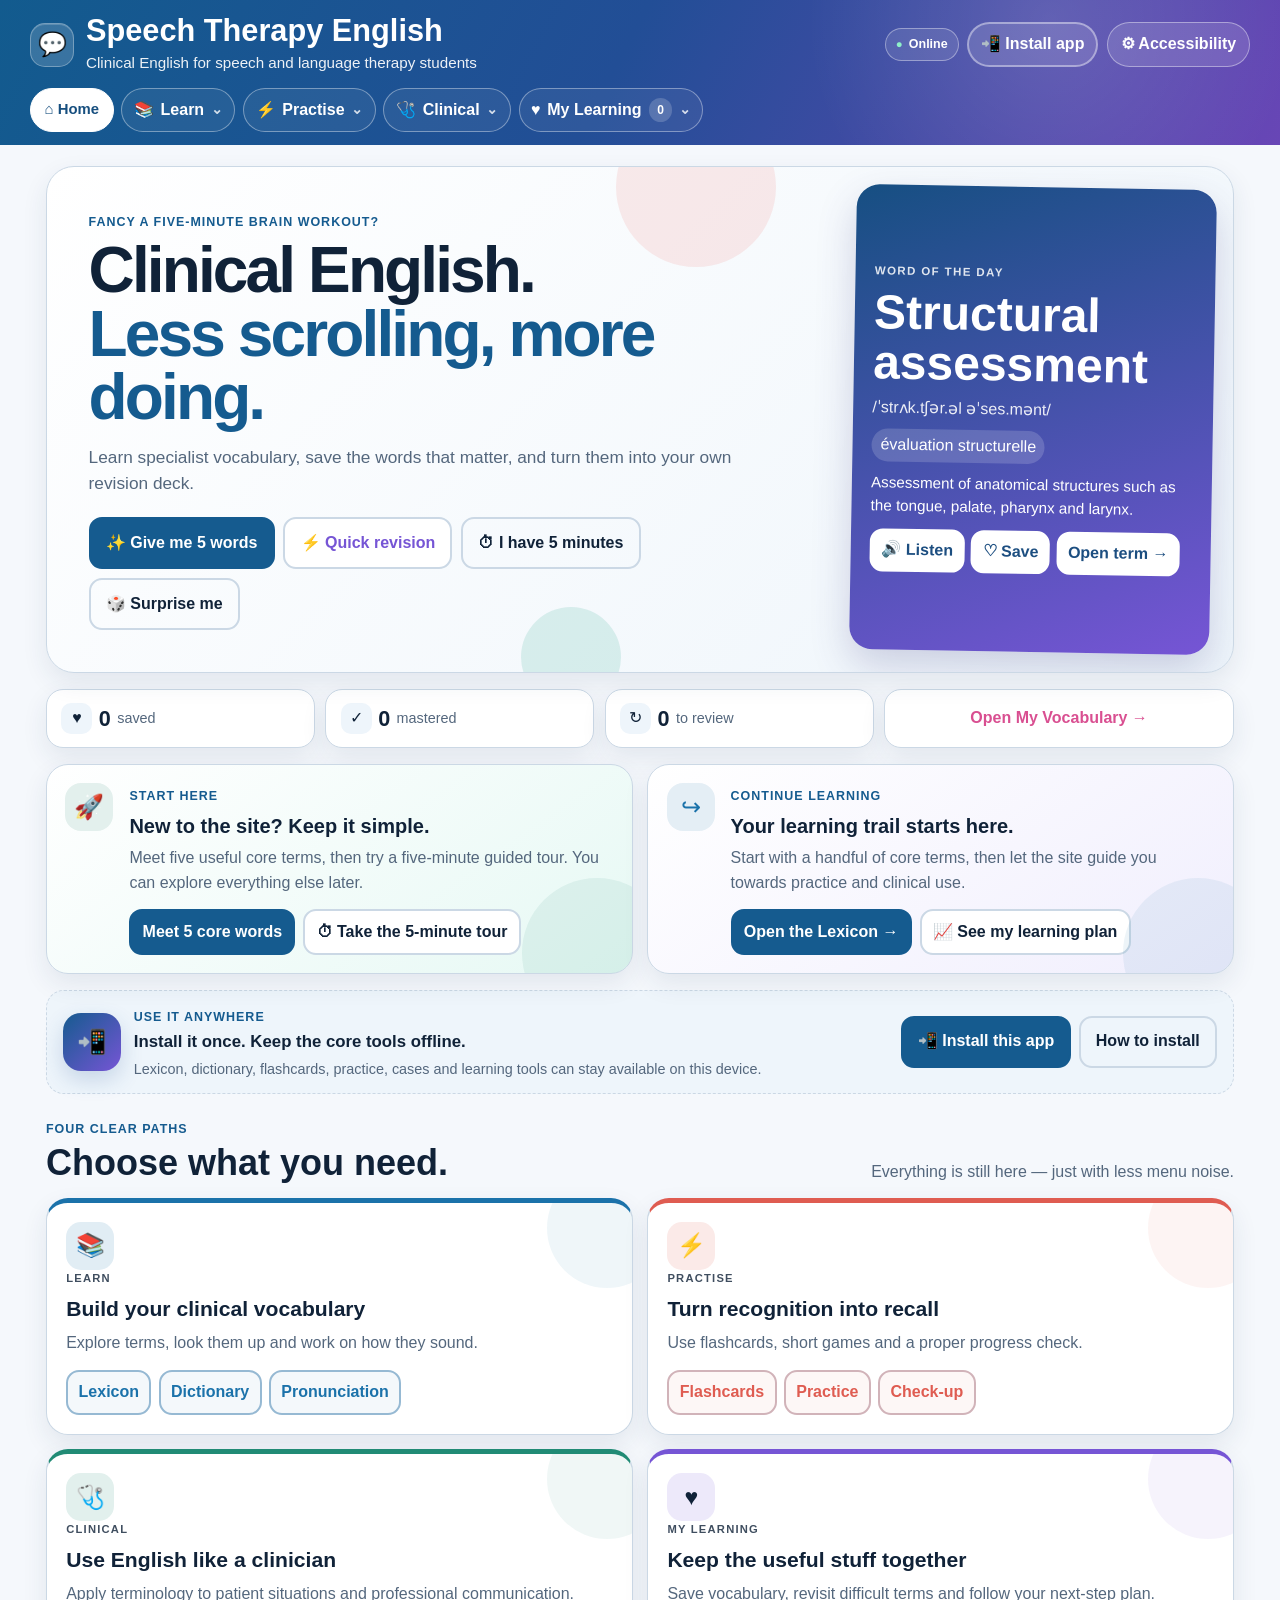
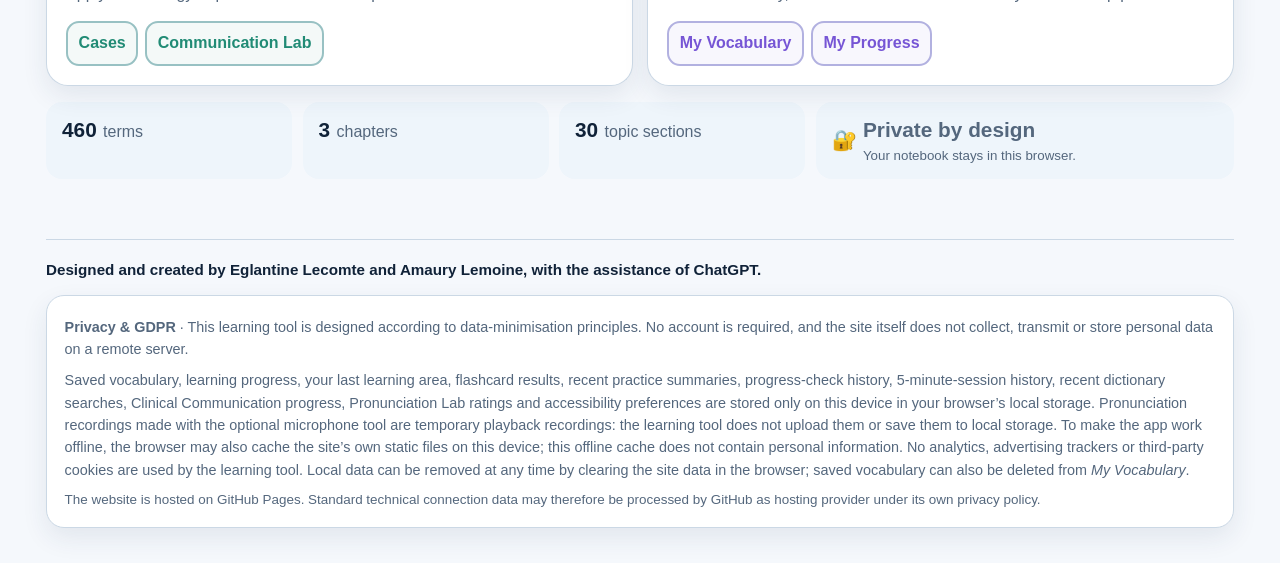
==== commit 4b881bdb: "Add files via upload" ====
--- a/index.html
+++ b/index.html
@@ -11,9 +11,9 @@
   <meta name="apple-mobile-web-app-title" content="Speech Therapy English">
   <link rel="manifest" href="manifest.webmanifest">
   <link rel="apple-touch-icon" href="apple-touch-icon.png">
-  <meta name="application-version" content="12.0">
+  <meta name="application-version" content="13.0">
   <title>Speech Therapy English – Accessible Learning Platform</title>
-  <link rel="stylesheet" href="styles-v12.css">
+  <link rel="stylesheet" href="styles-v13.css">
 </head>
 <body>
 <a class="skip" href="#main">Skip to main content</a>
@@ -43,18 +43,42 @@
       </details>
       </div>
     </div>
-    <nav aria-label="Main navigation">
-      <button data-page="home" class="active" aria-current="page"><span aria-hidden="true">⌂</span> Home</button>
-      <button data-page="lexicon"><span aria-hidden="true">📚</span> Lexicon</button>
-      <button data-page="flashcards"><span aria-hidden="true">🧠</span> Flashcards</button>
-      <button data-page="practice"><span aria-hidden="true">⚡</span> Practice</button>
-      <button data-page="cases"><span aria-hidden="true">🩺</span> Cases</button>
-      <button data-page="communication"><span aria-hidden="true">💬</span> Communication</button>
-      <button data-page="pronunciation"><span aria-hidden="true">🎧</span> Pronunciation</button>
-      <button data-page="notebook"><span aria-hidden="true">♥</span> My Vocabulary <span id="navSavedCount" class="nav-count" aria-label="saved words count">0</span></button>
-      <button data-page="progress"><span aria-hidden="true">📈</span> My Progress</button>
-      <button data-page="test"><span aria-hidden="true">📊</span> Check-up</button>
-      <button data-page="search"><span aria-hidden="true">🔎</span> Dictionary</button>
+    <nav class="main-nav" aria-label="Main navigation">
+      <button data-page="home" class="active home-nav" aria-current="page"><span aria-hidden="true">⌂</span> Home</button>
+
+      <details class="nav-menu-group" data-nav-pages="lexicon,search,pronunciation">
+        <summary><span aria-hidden="true">📚</span> Learn <span class="nav-chevron" aria-hidden="true">⌄</span></summary>
+        <div class="nav-flyout">
+          <button data-page="lexicon"><span aria-hidden="true">📚</span><span><strong>Lexicon</strong><small>Browse the vocabulary</small></span></button>
+          <button data-page="search"><span aria-hidden="true">🔎</span><span><strong>Dictionary</strong><small>Look up a term fast</small></span></button>
+          <button data-page="pronunciation"><span aria-hidden="true">🎧</span><span><strong>Pronunciation</strong><small>Stress, sounds and workouts</small></span></button>
+        </div>
+      </details>
+
+      <details class="nav-menu-group" data-nav-pages="flashcards,practice,test">
+        <summary><span aria-hidden="true">⚡</span> Practise <span class="nav-chevron" aria-hidden="true">⌄</span></summary>
+        <div class="nav-flyout">
+          <button data-page="flashcards"><span aria-hidden="true">🧠</span><span><strong>Flashcards</strong><small>Revise and rate recall</small></span></button>
+          <button data-page="practice"><span aria-hidden="true">⚡</span><span><strong>Practice</strong><small>Six quick game modes</small></span></button>
+          <button data-page="test"><span aria-hidden="true">📊</span><span><strong>Check-up</strong><small>24-question progress check</small></span></button>
+        </div>
+      </details>
+
+      <details class="nav-menu-group" data-nav-pages="cases,communication">
+        <summary><span aria-hidden="true">🩺</span> Clinical <span class="nav-chevron" aria-hidden="true">⌄</span></summary>
+        <div class="nav-flyout">
+          <button data-page="cases"><span aria-hidden="true">🩺</span><span><strong>Clinical Cases</strong><small>Apply vocabulary to patients</small></span></button>
+          <button data-page="communication"><span aria-hidden="true">💬</span><span><strong>Communication Lab</strong><small>Explain, hand over and write</small></span></button>
+        </div>
+      </details>
+
+      <details class="nav-menu-group" data-nav-pages="notebook,progress">
+        <summary><span aria-hidden="true">♥</span> My Learning <span id="navSavedCount" class="nav-count" aria-label="saved words count">0</span> <span class="nav-chevron" aria-hidden="true">⌄</span></summary>
+        <div class="nav-flyout nav-flyout-right">
+          <button data-page="notebook"><span aria-hidden="true">♥</span><span><strong>My Vocabulary</strong><small>Saved and mastered words</small></span></button>
+          <button data-page="progress"><span aria-hidden="true">📈</span><span><strong>My Progress</strong><small>Your signals and next step</small></span></button>
+        </div>
+      </details>
     </nav>
   </div>
 </header>
@@ -88,71 +112,84 @@
       <button class="dashboard-link" data-go="notebook">Open My Vocabulary →</button>
     </section>
 
-    <section id="installCard" class="install-card" aria-labelledby="installTitle">
-      <div class="install-card-icon" aria-hidden="true">📲</div>
-      <div class="install-card-copy">
-        <span class="eyebrow">Pocket-sized clinical English</span>
-        <h3 id="installTitle">Take Speech Therapy English with you.</h3>
-        <p>Install the app on your phone, tablet or computer and keep the lexicon, dictionary, flashcards, practice and clinical cases available even when you are offline.</p>
-        <small>🔊 Pronunciation offline depends on the English voices installed on your device.</small>
+    <section class="learning-launchpad" aria-label="Start or continue learning">
+      <article class="launch-card start-card">
+        <div class="launch-icon" aria-hidden="true">🚀</div>
+        <div>
+          <span class="eyebrow">Start here</span>
+          <h3>New to the site? Keep it simple.</h3>
+          <p>Meet five useful core terms, then try a five-minute guided tour. You can explore everything else later.</p>
+          <div class="launch-actions">
+            <button id="startHereWords" class="primary-action">Meet 5 core words</button>
+            <button id="startHereTour">⏱ Take the 5-minute tour</button>
+          </div>
+        </div>
+      </article>
+      <article class="launch-card continue-card" id="continueLearningCard">
+        <div class="launch-icon" aria-hidden="true">↪</div>
+        <div>
+          <span class="eyebrow">Continue learning</span>
+          <h3 id="continueLearningTitle">Pick up where you left off.</h3>
+          <p id="continueLearningText">Your most useful next step will appear here.</p>
+          <div class="launch-actions">
+            <button id="continueLearningAction" class="primary-action">Continue →</button>
+            <button data-go="progress">📈 See my learning plan</button>
+          </div>
+        </div>
+      </article>
+    </section>
+
+    <section id="installCard" class="install-strip" aria-labelledby="installTitle">
+      <div class="install-strip-main">
+        <span class="install-card-icon" aria-hidden="true">📲</span>
+        <div>
+          <span class="eyebrow">Use it anywhere</span>
+          <h3 id="installTitle">Install it once. Keep the core tools offline.</h3>
+          <p>Lexicon, dictionary, flashcards, practice, cases and learning tools can stay available on this device.</p>
+        </div>
       </div>
       <div class="install-card-actions">
         <button id="installApp" class="primary-action" type="button">📲 Install this app</button>
         <button id="installHelp" class="ghost-action" type="button">How to install</button>
       </div>
       <div id="installHelpPanel" class="install-help-panel" hidden>
-        <p><strong>On Android / Chrome or desktop Chrome / Edge:</strong> use <em>Install this app</em> when the install prompt is available. If it is not shown, open your browser menu and look for the install-app option.</p>
-        <p><strong>On iPhone / iPad:</strong> open the Share menu in Safari and choose <em>Add to Home Screen</em>.</p>
+        <p><strong>Android / Chrome or desktop Chrome / Edge:</strong> use <em>Install this app</em> when the install prompt is available. If it is not shown, open your browser menu and look for the install-app option.</p>
+        <p><strong>iPhone / iPad:</strong> open the Share menu in Safari and choose <em>Add to Home Screen</em>.</p>
+        <p><small>🔊 Pronunciation offline depends on the English voices installed on your device.</small></p>
       </div>
     </section>
 
     <section id="quickWords" class="quick-words" hidden aria-live="polite"></section>
 
-    <div class="section-heading punchy-heading">
+    <div class="section-heading punchy-heading path-heading">
       <div>
-        <span class="eyebrow">Pick your mode</span>
-        <h2>What are you up for today?</h2>
-      </div>
-      <p>No timers. No streak guilt. Just useful practice.</p>
+        <span class="eyebrow">Four clear paths</span>
+        <h2>Choose what you need.</h2>
+      </div>
+      <p>Everything is still here — just with less menu noise.</p>
     </div>
 
-    <section class="activity-grid" aria-label="Learning activities">
-      <button class="activity-card card-blue" data-go="lexicon">
-        <span class="activity-icon" aria-hidden="true">📚</span><span class="activity-kicker">EXPLORE</span>
-        <strong>Learn vocabulary</strong><span>Browse by chapter, topic and CEFR level.</span><span class="arrow">Let’s go →</span>
-      </button>
-      <button class="activity-card card-purple" data-go="flashcards">
-        <span class="activity-icon" aria-hidden="true">🧠</span><span class="activity-kicker">REVISE</span>
-        <strong>Flip some cards</strong><span>Listen, reveal, shuffle — including your saved words.</span><span class="arrow">Start flipping →</span>
-      </button>
-      <button class="activity-card card-coral" data-go="practice">
-        <span class="activity-icon" aria-hidden="true">⚡</span><span class="activity-kicker">QUICK WIN</span>
-        <strong>Do a quick practice</strong><span>Immediate feedback, no clock ticking.</span><span class="arrow">Challenge me →</span>
-      </button>
-      <button class="activity-card card-green" data-go="cases">
-        <span class="activity-icon" aria-hidden="true">🩺</span><span class="activity-kicker">APPLY</span>
-        <strong>Think clinically</strong><span>Use vocabulary in realistic patient situations.</span><span class="arrow">Open a case →</span>
-      </button>
-      <button class="activity-card card-indigo" data-go="communication">
-        <span class="activity-icon" aria-hidden="true">💬</span><span class="activity-kicker">COMMUNICATE</span>
-        <strong>Use it professionally</strong><span>Explain, hand over, ask, recommend and write in clinical English.</span><span class="arrow">Open the lab →</span>
-      </button>
-      <button class="activity-card card-aqua" data-go="pronunciation">
-        <span class="activity-icon" aria-hidden="true">🎧</span><span class="activity-kicker">SAY IT</span>
-        <strong>Pronunciation Lab</strong><span>Stress, syllables, tricky sounds and a quick clinical-word workout.</span><span class="arrow">Train my pronunciation →</span>
-      </button>
-      <button class="activity-card card-pink" data-go="notebook">
-        <span class="activity-icon" aria-hidden="true">♥</span><span class="activity-kicker">MAKE IT YOURS</span>
-        <strong>My Vocabulary</strong><span>Build a personal word bank and mark terms as mastered.</span><span class="arrow">Open notebook →</span>
-      </button>
-      <button class="activity-card card-teal" data-go="progress">
-        <span class="activity-icon" aria-hidden="true">📈</span><span class="activity-kicker">YOUR NEXT MOVE</span>
-        <strong>My Progress</strong><span>See your learning signals and get a focused next-step plan.</span><span class="arrow">Show my plan →</span>
-      </button>
-      <button class="activity-card card-yellow" data-go="search">
-        <span class="activity-icon" aria-hidden="true">🔎</span><span class="activity-kicker">FIND IT FAST</span>
-        <strong>Look up a term</strong><span>Search English, French, definitions and collocations.</span><span class="arrow">Open dictionary →</span>
-      </button>
+    <section class="path-grid" aria-label="Learning paths">
+      <article class="path-card path-learn">
+        <div class="path-icon" aria-hidden="true">📚</div><span class="activity-kicker">LEARN</span>
+        <h3>Build your clinical vocabulary</h3><p>Explore terms, look them up and work on how they sound.</p>
+        <div class="path-links"><button data-go="lexicon">Lexicon</button><button data-go="search">Dictionary</button><button data-go="pronunciation">Pronunciation</button></div>
+      </article>
+      <article class="path-card path-practise">
+        <div class="path-icon" aria-hidden="true">⚡</div><span class="activity-kicker">PRACTISE</span>
+        <h3>Turn recognition into recall</h3><p>Use flashcards, short games and a proper progress check.</p>
+        <div class="path-links"><button data-go="flashcards">Flashcards</button><button data-go="practice">Practice</button><button data-go="test">Check-up</button></div>
+      </article>
+      <article class="path-card path-clinical">
+        <div class="path-icon" aria-hidden="true">🩺</div><span class="activity-kicker">CLINICAL</span>
+        <h3>Use English like a clinician</h3><p>Apply terminology to patient situations and professional communication.</p>
+        <div class="path-links"><button data-go="cases">Cases</button><button data-go="communication">Communication Lab</button></div>
+      </article>
+      <article class="path-card path-personal">
+        <div class="path-icon" aria-hidden="true">♥</div><span class="activity-kicker">MY LEARNING</span>
+        <h3>Keep the useful stuff together</h3><p>Save vocabulary, revisit difficult terms and follow your next-step plan.</p>
+        <div class="path-links"><button data-go="notebook">My Vocabulary</button><button data-go="progress">My Progress</button></div>
+      </article>
     </section>
 
     <section class="platform-strip extra" aria-label="Platform content">
@@ -552,14 +589,14 @@
     <p class="footer-credit"><strong>Designed and created by Eglantine Lecomte and Amaury Lemoine, with the assistance of ChatGPT.</strong></p>
     <div class="privacy-note" aria-label="Privacy and GDPR information">
       <p><strong>Privacy &amp; GDPR</strong> · This learning tool is designed according to data-minimisation principles. No account is required, and the site itself does not collect, transmit or store personal data on a remote server.</p>
-      <p>Saved vocabulary, learning progress, flashcard results, recent practice summaries, progress-check history, 5-minute-session history, recent dictionary searches, Clinical Communication progress, Pronunciation Lab ratings and accessibility preferences are stored only on this device in your browser’s local storage. Pronunciation recordings made with the optional microphone tool are temporary playback recordings: the learning tool does not upload them or save them to local storage. To make the app work offline, the browser may also cache the site’s own static files on this device; this offline cache does not contain personal information. No analytics, advertising trackers or third-party cookies are used by the learning tool. Local data can be removed at any time by clearing the site data in the browser; saved vocabulary can also be deleted from <em>My Vocabulary</em>.</p>
+      <p>Saved vocabulary, learning progress, your last learning area, flashcard results, recent practice summaries, progress-check history, 5-minute-session history, recent dictionary searches, Clinical Communication progress, Pronunciation Lab ratings and accessibility preferences are stored only on this device in your browser’s local storage. Pronunciation recordings made with the optional microphone tool are temporary playback recordings: the learning tool does not upload them or save them to local storage. To make the app work offline, the browser may also cache the site’s own static files on this device; this offline cache does not contain personal information. No analytics, advertising trackers or third-party cookies are used by the learning tool. Local data can be removed at any time by clearing the site data in the browser; saved vocabulary can also be deleted from <em>My Vocabulary</em>.</p>
       <p class="hosting-note">The website is hosted on GitHub Pages. Standard technical connection data may therefore be processed by GitHub as hosting provider under its own privacy policy.</p>
     </div>
   </div>
 </footer>
-<script src="vocabulary-v12.js"></script>
-<script src="app-v12.js"></script>
-<script src="communication-v12.js"></script>
-<script src="pronunciation-v12.js"></script>
+<script src="vocabulary-v13.js"></script>
+<script src="app-v13.js"></script>
+<script src="communication-v13.js"></script>
+<script src="pronunciation-v13.js"></script>
 </body>
 </html>
--- a/styles-v13.css
+++ b/styles-v13.css
@@ -0,0 +1,137 @@
+/* Speech Therapy English — V12 */
+:root{
+  --bg:#f5f8fc;--surface:#fff;--surface2:#eef5fb;--text:#102238;--muted:#54677d;
+  --accent:#155b8f;--accent-dark:#0b446e;--accent2:#28a58b;--purple:#7655d5;--coral:#ef6f62;
+  --pink:#d94f91;--yellow:#d99b18;--border:#cbd8e5;--focus:#ffbf47;--scale:1;
+  --shadow:0 10px 26px rgba(35,58,88,.09);--shadow-hover:0 18px 36px rgba(35,58,88,.15);
+  --radius:22px
+}
+[data-theme=dark]{--bg:#0f172a;--surface:#1d293c;--surface2:#2b3a51;--text:#f8fafc;--muted:#c9d4e1;--accent:#77d1ff;--accent-dark:#9fddff;--accent2:#7ce7c5;--purple:#b7a2ff;--coral:#ff9b91;--pink:#ff9bca;--yellow:#ffd37a;--border:#47576c;--shadow:none;--shadow-hover:none}
+[data-contrast=high]{--bg:#000;--surface:#000;--surface2:#111;--text:#fff;--muted:#fff;--accent:#0ff;--accent-dark:#0ff;--accent2:#ff0;--purple:#fff;--coral:#fff;--pink:#fff;--yellow:#ff0;--border:#fff;--focus:#ff0;--shadow:none;--shadow-hover:none}
+*{box-sizing:border-box}html{font-size:calc(16px*var(--scale));scroll-behavior:smooth}body{margin:0;font-family:Arial,Helvetica,sans-serif;background:var(--bg);color:var(--text);line-height:1.55}.reduce-motion *{animation:none!important;transition:none!important;scroll-behavior:auto!important}.skip{position:absolute;top:-5rem;left:1rem;background:var(--focus);color:#000;padding:.8rem 1rem;border-radius:.7rem;z-index:200;font-weight:800}.skip:focus{top:1rem}.wrap,main,footer{max-width:1220px;margin:auto}
+button,input,select{font:inherit;border:2px solid var(--border);border-radius:13px;padding:.6rem .75rem;background:var(--surface);color:var(--text)}button{cursor:pointer;font-weight:700}button:hover{border-color:var(--accent)}:focus-visible{outline:4px solid var(--focus);outline-offset:3px}
+header{background:linear-gradient(118deg,#125b8e 0%,#224e96 48%,#6846b6 100%);color:#fff;padding:.9rem 1rem .85rem;position:relative;overflow:visible}header:before{content:"";position:absolute;inset:0;background:radial-gradient(circle at 82% 15%,rgba(255,255,255,.13),transparent 23%);pointer-events:none}.top-row{display:flex;justify-content:space-between;align-items:center;gap:1rem;position:relative}.brand-row{display:flex;align-items:center;gap:.75rem}.brand-mark{width:44px;height:44px;border-radius:15px;background:rgba(255,255,255,.16);display:grid;place-items:center;font-size:1.45rem;border:1px solid rgba(255,255,255,.3);box-shadow:inset 0 1px 0 rgba(255,255,255,.18)}header h1{margin:0;font-size:clamp(1.35rem,2.4vw,2rem);line-height:1.1}.tagline{margin:.18rem 0 0;opacity:.92;font-size:.95rem}
+.a11y-shell{position:relative;z-index:10}.a11y-shell summary{list-style:none;cursor:pointer;border:1px solid rgba(255,255,255,.4);border-radius:999px;padding:.55rem .8rem;font-weight:800;background:rgba(255,255,255,.12)}.a11y-shell summary::-webkit-details-marker{display:none}.a11y{position:absolute;right:0;top:calc(100% + .55rem);width:min(520px,90vw);background:var(--surface);border:1px solid var(--border);padding:.7rem;display:flex;flex-wrap:wrap;gap:.45rem;border-radius:16px;box-shadow:var(--shadow-hover)}.a11y button{flex:1 1 auto;white-space:nowrap}
+nav{display:flex;flex-wrap:wrap;gap:.42rem;margin-top:.85rem;position:relative}nav button{color:#fff;border:1.5px solid rgba(255,255,255,.38);border-radius:999px;padding:.52rem .72rem;background:rgba(255,255,255,.06);font-size:.93rem}nav button:hover{background:rgba(255,255,255,.14);border-color:#fff}nav button.active{background:#fff;color:#174f7f;border-color:#fff}.nav-count{display:inline-grid;place-items:center;min-width:1.45rem;height:1.45rem;padding:0 .35rem;border-radius:999px;background:rgba(255,255,255,.2);font-size:.75rem;margin-left:.15rem}nav button.active .nav-count{background:#e8f0f7}
+main{padding:1.3rem 1rem 2.5rem}.page{display:none}.page.active{display:block}.eyebrow{display:inline-block;color:var(--accent);font-weight:900;text-transform:uppercase;letter-spacing:.08em;font-size:.78rem}.panel,.card,.term-card,.exercise{background:var(--surface);border:1px solid var(--border);border-radius:var(--radius);padding:1rem;margin-bottom:1rem;box-shadow:var(--shadow)}
+.hero-v3{position:relative;overflow:hidden;display:grid;grid-template-columns:minmax(0,1.35fr) minmax(290px,.65fr);gap:1rem;border-radius:28px;background:linear-gradient(135deg,var(--surface) 0%,var(--surface2) 100%);border:1px solid var(--border);box-shadow:var(--shadow);min-height:330px}.hero-copy-v3{padding:clamp(1.5rem,4vw,2.6rem);position:relative;z-index:2}.hero-copy-v3 h2{font-size:clamp(2.2rem,5vw,4.15rem);line-height:.99;letter-spacing:-.045em;margin:.35rem 0 .9rem;max-width:800px}.hero-copy-v3 h2 span{color:var(--accent)}.hero-copy-v3>p{font-size:1.08rem;color:var(--muted);max-width:700px;margin:0 0 1.25rem}.hero-actions{display:flex;flex-wrap:wrap;gap:.55rem}.primary-action,.secondary-action,.ghost-action{padding:.73rem .95rem;font-weight:900}.primary-action{background:var(--accent);color:#fff;border-color:var(--accent)}.primary-action:hover{background:var(--accent-dark);border-color:var(--accent-dark)}.secondary-action{background:var(--surface);color:var(--purple);border-color:var(--border)}.ghost-action{background:transparent;color:var(--text)}.word-spotlight{margin:1.25rem 1.25rem 1.25rem 0;border-radius:23px;padding:1.2rem;background:linear-gradient(160deg,#164f82,#7655d5);color:#fff;box-shadow:0 16px 38px rgba(64,62,132,.22);position:relative;z-index:2;align-self:stretch;display:flex;flex-direction:column;justify-content:center;transform:rotate(1deg);transition:transform .2s ease}.word-spotlight:hover{transform:rotate(0deg) translateY(-2px)}.spotlight-label{font-size:.72rem;text-transform:uppercase;letter-spacing:.12em;font-weight:900;opacity:.85}.spotlight-term{font-size:clamp(1.9rem,4vw,3rem);font-weight:900;line-height:1.05;margin:.45rem 0}.spotlight-ipa{opacity:.9}.spotlight-fr{display:inline-block;background:rgba(255,255,255,.16);border-radius:999px;padding:.25rem .55rem;margin:.55rem 0}.spotlight-definition{font-size:.95rem}.spotlight-actions{display:flex;gap:.4rem;flex-wrap:wrap;margin-top:.7rem}.spotlight-actions button{background:#fff;color:#1c4e80;border-color:#fff;padding:.45rem .6rem}.hero-bubble{position:absolute;border-radius:50%;pointer-events:none;filter:blur(.1px);animation:floaty 7s ease-in-out infinite}.bubble-one{width:160px;height:160px;background:rgba(239,111,98,.13);left:48%;top:-60px}.bubble-two{width:100px;height:100px;background:rgba(40,165,139,.15);left:40%;bottom:-35px;animation-delay:-2.5s}@keyframes floaty{0%,100%{transform:translateY(0)}50%{transform:translateY(13px)}}
+.mini-dashboard{display:grid;grid-template-columns:repeat(3,minmax(100px,1fr)) minmax(210px,1.3fr);gap:.65rem;align-items:stretch;margin:1rem 0}.mini-dashboard>div,.dashboard-link{background:var(--surface);border:1px solid var(--border);border-radius:17px;box-shadow:var(--shadow);padding:.75rem .9rem}.mini-dashboard>div{display:grid;grid-template-columns:auto auto 1fr;align-items:center;gap:.4rem}.dash-icon{width:31px;height:31px;display:grid;place-items:center;border-radius:10px;background:var(--surface2)}.mini-dashboard strong{font-size:1.35rem}.mini-dashboard span:last-child{color:var(--muted);font-size:.9rem}.dashboard-link{color:var(--pink);text-align:center;font-weight:900}.quick-words{background:linear-gradient(120deg,var(--surface2),var(--surface));border:1px solid var(--border);border-radius:20px;padding:1rem;margin:1rem 0}.quick-words h3{margin:0 0 .6rem}.word-chip-grid{display:grid;grid-template-columns:repeat(5,minmax(0,1fr));gap:.55rem}.word-chip{background:var(--surface);border:1px solid var(--border);border-radius:15px;padding:.7rem;text-align:left}.word-chip strong,.word-chip span{display:block}.word-chip strong{margin-bottom:.15rem}.word-chip span{color:var(--muted);font-size:.85rem}
+.section-heading{margin:1.8rem 0 .8rem}.punchy-heading{display:flex;justify-content:space-between;align-items:end;gap:1rem}.section-heading h2{font-size:clamp(1.65rem,3vw,2.25rem);line-height:1.1;margin:.15rem 0}.section-heading p{margin:0;color:var(--muted)}.activity-grid{display:grid;grid-template-columns:repeat(3,minmax(0,1fr));gap:.9rem}.activity-card{position:relative;overflow:hidden;text-align:left;min-height:205px;border-radius:22px;padding:1.15rem;border:1px solid var(--border);box-shadow:var(--shadow);transition:transform .18s ease,box-shadow .18s ease;background:var(--surface)}.activity-card:after{content:"";position:absolute;width:90px;height:90px;border-radius:50%;right:-25px;top:-25px;background:currentColor;opacity:.07}.activity-card:hover{transform:translateY(-4px) rotate(-.3deg);box-shadow:var(--shadow-hover)}.activity-icon{display:grid;place-items:center;width:48px;height:48px;border-radius:15px;background:currentColor;font-size:1.45rem;margin-bottom:.7rem}.activity-icon::first-letter{filter:none}.activity-kicker{display:block;font-size:.7rem;letter-spacing:.11em;font-weight:900;opacity:.8}.activity-card strong{display:block;color:var(--text);font-size:1.18rem;margin:.17rem 0 .22rem}.activity-card>span:not(.activity-icon):not(.activity-kicker):not(.arrow){color:var(--muted);font-weight:500}.activity-card .arrow{display:block;font-weight:900;margin-top:.85rem;color:currentColor}.card-blue{color:#1b72aa}.card-blue .activity-icon{background:#dff3ff}.card-purple{color:#7655d5}.card-purple .activity-icon{background:#eee9ff}.card-coral{color:#df5c51}.card-coral .activity-icon{background:#ffe8e5}.card-green{color:#218b75}.card-green .activity-icon{background:#ddf7ef}.card-pink{color:#c74482}.card-pink .activity-icon{background:#ffe6f2}.card-yellow{color:#b77c0b}.card-yellow .activity-icon{background:#fff1c9}.platform-strip{display:grid;grid-template-columns:repeat(3,1fr) 1.7fr;gap:.65rem;margin-top:1rem}.platform-strip>div{background:var(--surface2);border-radius:16px;padding:.75rem 1rem;display:flex;gap:.4rem;align-items:baseline}.platform-strip strong{font-size:1.3rem}.platform-strip span{color:var(--muted)}.privacy-mini{align-items:center!important}.privacy-mini>span:first-child{font-size:1.25rem}.privacy-mini>span:last-child{display:flex;flex-direction:column}.privacy-mini small{color:var(--muted)}
+.page-title{display:flex;align-items:center;gap:.85rem;margin:.25rem 0 1rem}.page-title .page-icon{width:58px;height:58px;display:grid;place-items:center;border-radius:18px;background:linear-gradient(145deg,#dff3ff,#eee8ff);font-size:1.7rem}.page-title h2{font-size:clamp(2rem,4vw,3rem);line-height:1;margin:.15rem 0}.page-title p{margin:0;color:var(--muted)}.filters{display:grid;grid-template-columns:2fr repeat(3,1fr);gap:.7rem}.filters input,.filters select,.notebook-filters input,.notebook-filters select,.search-panel input{width:100%;margin-top:.25rem}.result-count{font-weight:800;color:var(--muted)}.badge{display:inline-block;background:var(--surface2);border:1px solid var(--border);border-radius:999px;padding:.22rem .52rem;margin:.13rem}.term-card{position:relative}.term-card.saved{border-color:#efb8d2}.term-card.mastered{border-color:#9cd9ca}.term-card h3{font-size:1.45rem;margin:.1rem 0 .35rem}.level-grid{display:grid;grid-template-columns:repeat(auto-fit,minmax(220px,1fr));gap:.65rem}.level{background:var(--surface2);border:1px solid var(--border);border-radius:13px;padding:.7rem}.grid{display:grid;grid-template-columns:repeat(auto-fit,minmax(240px,1fr));gap:1rem}.card-actions{display:flex;flex-wrap:wrap;gap:.45rem;margin-top:.8rem}.save-button.saved{background:#fff0f7;color:#b83270;border-color:#efb8d2}.master-button.mastered{background:#e7f9f4;color:#177562;border-color:#9cd9ca}.flash-controls{display:flex;justify-content:space-between;align-items:end;gap:1rem}.flash-controls select{margin-left:.35rem}.flashcard{min-height:360px;display:grid;place-items:center;text-align:center;cursor:pointer;position:relative;overflow:hidden;background:linear-gradient(145deg,var(--surface),var(--surface2));border:1px solid var(--border);border-radius:26px;box-shadow:var(--shadow)}.flashcard:before{content:"";position:absolute;width:160px;height:160px;background:rgba(118,85,213,.09);border-radius:50%;top:-60px;right:-40px}.big{font-size:clamp(2.4rem,7vw,4.8rem);font-weight:900;line-height:1}.flash-hint{color:var(--muted);font-size:.86rem;margin-top:1rem}.centre-actions{justify-content:center}.compact-controls{max-width:440px}.exercise fieldset{border:0;padding:0}.exercise legend{font-weight:900;font-size:1.25rem}.exercise label.card{display:block;cursor:pointer}.feedback{border-left:7px solid var(--accent2);background:var(--surface2);padding:.8rem;margin-top:.8rem;border-radius:.6rem}.error{border-left-color:#be123c}.case-grid{display:grid;grid-template-columns:repeat(3,minmax(0,1fr));gap:.9rem}.case-card{background:var(--surface);border:1px solid var(--border);border-radius:22px;padding:1.15rem;box-shadow:var(--shadow);position:relative;overflow:hidden}.case-number{position:absolute;right:12px;top:3px;font-size:3.5rem;font-weight:900;opacity:.06}.case-tag{display:inline-block;border-radius:999px;background:var(--surface2);padding:.25rem .55rem;font-size:.75rem;font-weight:900;text-transform:uppercase;letter-spacing:.08em}.case-card h3{font-size:1.35rem;margin:.8rem 0 .35rem}.case-action{margin-top:.45rem;color:var(--accent)}
+.notebook-hero{display:grid;grid-template-columns:repeat(3,minmax(140px,1fr)) minmax(250px,1.4fr);gap:.7rem;margin-bottom:1rem}.notebook-stat,.notebook-actions{background:var(--surface);border:1px solid var(--border);border-radius:20px;box-shadow:var(--shadow);padding:1rem}.notebook-stat{display:grid;grid-template-columns:auto 1fr;column-gap:.55rem;align-items:center}.notebook-stat>span{grid-row:1/3;font-size:1.5rem}.notebook-stat strong{font-size:2rem;line-height:1}.notebook-stat small{color:var(--muted)}.notebook-actions{display:flex;align-items:center;justify-content:center;gap:.45rem;flex-wrap:wrap}.notebook-filters{display:grid;grid-template-columns:2fr 1fr 1fr auto;gap:.7rem;align-items:end}.danger-quiet{color:#a52b3c}.empty-state{text-align:center;padding:2.6rem 1rem;background:var(--surface);border:2px dashed var(--border);border-radius:22px}.empty-state .empty-icon{font-size:2.7rem}.empty-state h3{font-size:1.5rem;margin:.35rem 0}.empty-state p{color:var(--muted)}.search-panel{max-width:780px}.toast{position:fixed;right:1rem;bottom:1rem;z-index:150;background:#102238;color:#fff;padding:.8rem 1rem;border-radius:14px;box-shadow:var(--shadow-hover);opacity:0;transform:translateY(15px);pointer-events:none;transition:.2s ease}.toast.show{opacity:1;transform:translateY(0)}
+.simple .extra,.simple .hero-bubble,.simple .word-spotlight,.simple .mini-dashboard{display:none!important}.simple .hero-v3,.simple .activity-grid,.simple .case-grid,.simple .notebook-hero{grid-template-columns:1fr}.simple .hero-v3{background:var(--surface)}.simple .activity-card:hover{transform:none}footer{padding:1rem 1rem 2rem;color:var(--muted);font-size:.9rem}footer p{margin:.15rem 0}
+@media(max-width:980px){.activity-grid{grid-template-columns:repeat(2,minmax(0,1fr))}.filters{grid-template-columns:repeat(2,1fr)}.notebook-hero{grid-template-columns:repeat(2,1fr)}.notebook-filters{grid-template-columns:repeat(2,1fr)}.platform-strip{grid-template-columns:repeat(2,1fr)}.word-chip-grid{grid-template-columns:repeat(3,1fr)}}
+@media(max-width:760px){.top-row{align-items:flex-start}.tagline{display:none}.a11y-shell summary{font-size:0}.a11y-shell summary::first-letter{font-size:1rem}.hero-v3{grid-template-columns:1fr}.word-spotlight{margin:0 1rem 1rem;transform:none}.mini-dashboard{grid-template-columns:repeat(3,1fr)}.dashboard-link{grid-column:1/-1}.mini-dashboard>div{grid-template-columns:1fr;text-align:center;justify-items:center}.punchy-heading{align-items:flex-start;flex-direction:column}.case-grid{grid-template-columns:1fr}.notebook-hero{grid-template-columns:1fr 1fr}.word-chip-grid{grid-template-columns:1fr 1fr}nav button{flex:1 1 auto}.page-title .page-icon{width:50px;height:50px}}
+@media(max-width:520px){.activity-grid,.filters,.notebook-filters,.notebook-hero,.platform-strip{grid-template-columns:1fr}.word-chip-grid{grid-template-columns:1fr}.hero-copy-v3{padding:1.25rem}.hero-copy-v3 h2{font-size:2.45rem}.hero-actions button{width:100%}.mini-dashboard{grid-template-columns:1fr 1fr}.mini-dashboard>div:nth-child(3){grid-column:1/-1}.brand-mark{display:none}nav{overflow-x:auto;flex-wrap:nowrap;padding-bottom:.15rem}nav button{flex:0 0 auto}.a11y{right:-.2rem}.flash-controls{align-items:flex-start;flex-direction:column}}
+@media print{header,.a11y-shell,nav,button,.filters,.notebook-filters,footer,.toast{display:none!important}.panel,.card,.term-card,.exercise,.case-card{box-shadow:none;break-inside:avoid}.page{display:block}.activity-grid{display:none}}
+
+
+/* ===== V4 · SMART FLASHCARDS ===== */
+.flash-toolbar{display:grid;grid-template-columns:minmax(220px,1.4fr) minmax(150px,.7fr) auto;gap:.8rem;align-items:end;background:var(--surface);border:1px solid var(--border);border-radius:22px;padding:1rem;box-shadow:var(--shadow);margin-bottom:.8rem}.flash-toolbar label{font-weight:800}.flash-toolbar select{width:100%;margin-top:.28rem}.flash-toolbar .primary-action{height:fit-content;white-space:nowrap}
+.flash-session-bar{background:var(--surface);border:1px solid var(--border);border-radius:20px;padding:.8rem 1rem;margin-bottom:.9rem;display:grid;grid-template-columns:1fr auto;gap:.55rem 1rem;align-items:center}.flash-progress-label{font-weight:950;font-size:1.2rem;margin-right:.55rem}.flash-progress-note{color:var(--muted);font-size:.9rem}.flash-mini-stats{display:flex;gap:.45rem;flex-wrap:wrap;justify-content:flex-end}.flash-mini-stats span{border-radius:999px;padding:.28rem .58rem;font-size:.78rem;font-weight:800;border:1px solid var(--border);background:var(--surface2)}.flash-mini-stats .again-stat{background:#fff0f3;color:#9f2348;border-color:#f2bacb}.flash-mini-stats .hard-stat{background:#fff8dd;color:#7a5a00;border-color:#ead792}.flash-mini-stats .got-stat{background:#eaf9f3;color:#176f5b;border-color:#a8decf}.flash-progress-track{grid-column:1/-1;height:8px;background:var(--surface2);border-radius:999px;overflow:hidden}.flash-progress-track>div{height:100%;width:0;background:linear-gradient(90deg,#1d75a8,#7655d5,#de4d87);border-radius:inherit;transition:width .28s ease}
+.flash-stage{max-width:900px;margin:0 auto;perspective:1400px}.flashcard-v4{position:relative;min-height:430px;cursor:pointer;outline:none}.flashcard-v4:focus-visible{outline:4px solid var(--focus);outline-offset:5px;border-radius:30px}.flashcard-inner{position:relative;width:100%;min-height:430px;transition:transform .52s cubic-bezier(.2,.75,.25,1);transform-style:preserve-3d}.flashcard-v4.is-flipped .flashcard-inner{transform:rotateY(180deg)}.flashcard-face{position:absolute;inset:0;min-height:430px;backface-visibility:hidden;-webkit-backface-visibility:hidden;border-radius:30px;border:1px solid var(--border);box-shadow:0 18px 42px rgba(26,55,85,.13);overflow:hidden;padding:clamp(1.3rem,4vw,2.6rem);display:flex;flex-direction:column;align-items:center;justify-content:center;text-align:center}.flashcard-front{background:radial-gradient(circle at 85% 12%,rgba(222,77,135,.14) 0 12%,transparent 12.5%),radial-gradient(circle at 12% 88%,rgba(67,170,139,.14) 0 10%,transparent 10.5%),linear-gradient(145deg,var(--surface),var(--surface2))}.flashcard-back{transform:rotateY(180deg);background:linear-gradient(145deg,var(--surface),rgba(222,77,135,.055))}.flashcard-kicker{font-size:.75rem;text-transform:uppercase;letter-spacing:.12em;font-weight:950;color:var(--accent);margin-bottom:.7rem}.flashcard-term{font-size:clamp(2.6rem,7vw,5.4rem);font-weight:950;line-height:.96;max-width:800px}.flashcard-ipa{font-size:1.08rem;color:var(--muted);margin:.8rem 0}.flashcard-fr{font-size:clamp(1.35rem,3vw,2.1rem);font-weight:900;color:#b93472;margin:.25rem 0 .75rem}.flashcard-definition{max-width:690px;font-size:1.05rem;margin:.2rem auto .65rem}.flashcard-example{max-width:690px;color:var(--muted);font-style:italic;margin:.2rem auto .8rem}.flashcard-collocations{display:flex;gap:.35rem;flex-wrap:wrap;justify-content:center;margin:.2rem 0 .7rem}.flashcard-collocations span{font-size:.8rem;border:1px solid var(--border);border-radius:999px;padding:.22rem .5rem;background:var(--surface2)}.flashcard-status{position:absolute;top:1rem;left:1rem;border-radius:999px;padding:.26rem .58rem;font-size:.72rem;font-weight:950;text-transform:uppercase;letter-spacing:.06em;background:var(--surface2);border:1px solid var(--border)}.flashcard-status.learning{background:#fff4d6;color:#715300;border-color:#e8d28c}.flashcard-status.review{background:#fff0f3;color:#952041;border-color:#f0b8c9}.flashcard-status.known{background:#e8f8f2;color:#176c59;border-color:#a4dbc9}.flashcard-hint{margin-top:1rem;color:var(--muted);font-size:.82rem}.flashcard-v4 button{position:relative;z-index:3}
+.flash-rating{max-width:900px;margin:.85rem auto 0;display:grid;grid-template-columns:repeat(3,1fr);gap:.7rem}.flash-rating[hidden]{display:none}.rating-btn{position:relative;display:grid;grid-template-columns:auto 1fr auto;grid-template-rows:auto auto;column-gap:.55rem;align-items:center;text-align:left;padding:.75rem .85rem;border-radius:18px;transition:transform .15s ease,box-shadow .15s ease}.rating-btn>span{grid-row:1/3;font-size:1.35rem}.rating-btn strong{font-size:1rem}.rating-btn small{color:inherit;opacity:.75}.rating-btn kbd{grid-column:3;grid-row:1/3}.rating-btn:hover{transform:translateY(-2px);box-shadow:var(--shadow-hover)}.rating-again{background:#fff0f3;color:#972141;border-color:#efb7c8}.rating-hard{background:#fff8dc;color:#735600;border-color:#e8d38b}.rating-got{background:#e9f9f3;color:#176c59;border-color:#a4dbc9}.flash-footer-actions{display:flex;justify-content:center;gap:.5rem;flex-wrap:wrap;margin-top:.8rem}.flash-key-hint{text-align:center;color:var(--muted);font-size:.78rem}.flash-key-hint kbd,.rating-btn kbd{font:inherit;font-size:.68rem;font-weight:900;background:rgba(255,255,255,.62);border:1px solid currentColor;border-radius:.35rem;padding:.08rem .3rem}.flash-summary{max-width:760px;margin:1rem auto;text-align:center;background:var(--surface);border:1px solid var(--border);border-radius:28px;padding:2rem;box-shadow:var(--shadow)}.flash-summary-icon{font-size:3.3rem}.flash-summary h3{font-size:2rem;margin:.25rem 0}.flash-summary-grid{display:grid;grid-template-columns:repeat(3,1fr);gap:.6rem;margin:1rem 0}.flash-summary-grid div{background:var(--surface2);border:1px solid var(--border);border-radius:16px;padding:.75rem}.flash-summary-grid strong{display:block;font-size:1.6rem}.flash-empty-actions{display:flex;gap:.5rem;justify-content:center;flex-wrap:wrap}
+[data-theme=dark] .flash-mini-stats .again-stat,[data-theme=dark] .rating-again{background:#4a2030;color:#ffd6e3}[data-theme=dark] .flash-mini-stats .hard-stat,[data-theme=dark] .rating-hard{background:#4a3c12;color:#fff0ad}[data-theme=dark] .flash-mini-stats .got-stat,[data-theme=dark] .rating-got{background:#153f36;color:#c8f7e9}[data-theme=dark] .flashcard-fr{color:#ff9ec8}
+[data-contrast=high] .flash-mini-stats span,[data-contrast=high] .rating-btn,[data-contrast=high] .flashcard-face{background:#000!important;color:#fff!important;border-color:#fff!important}[data-contrast=high] .flash-progress-track>div{background:#0ff}[data-contrast=high] .flashcard-fr{color:#ff0}
+.simple .flashcard-collocations,.simple .flash-key-hint{display:none!important}.simple .flashcard-face{box-shadow:none;background:var(--surface)}
+.reduce-motion .flashcard-inner{transition:none}.reduce-motion .rating-btn:hover{transform:none}
+@media(max-width:760px){.flash-toolbar{grid-template-columns:1fr 1fr}.flash-toolbar .primary-action{grid-column:1/-1}.flash-session-bar{grid-template-columns:1fr}.flash-mini-stats{justify-content:flex-start}.flash-rating{grid-template-columns:1fr}.flashcard-face,.flashcard-inner,.flashcard-v4{min-height:390px}.flashcard-term{font-size:clamp(2.2rem,12vw,4rem)}}
+@media(max-width:520px){.flash-toolbar{grid-template-columns:1fr}.flash-toolbar .primary-action{grid-column:auto}.flash-summary-grid{grid-template-columns:1fr 1fr 1fr}.rating-btn{padding:.65rem}.flashcard-face{padding:1.15rem}.flashcard-term{font-size:2.55rem}.flashcard-fr{font-size:1.45rem}}
+
+
+/* ===== V5 · PRACTICE GAMES ===== */
+.sr-only{position:absolute!important;width:1px!important;height:1px!important;padding:0!important;margin:-1px!important;overflow:hidden!important;clip:rect(0,0,0,0)!important;white-space:nowrap!important;border:0!important}
+.practice-mode-grid{display:grid;grid-template-columns:repeat(3,minmax(0,1fr));gap:.75rem;margin-bottom:1rem}.practice-mode-card{position:relative;overflow:hidden;min-height:170px;text-align:left;padding:1rem;border-radius:22px;background:var(--surface);border:2px solid var(--border);box-shadow:var(--shadow);display:flex;flex-direction:column;align-items:flex-start;transition:transform .16s ease,box-shadow .16s ease,border-color .16s ease}.practice-mode-card:before{content:"";position:absolute;width:110px;height:110px;border-radius:50%;right:-36px;top:-42px;opacity:.15;background:currentColor}.practice-mode-card:hover{transform:translateY(-3px);box-shadow:var(--shadow-hover)}.practice-mode-card.selected{border-color:currentColor;box-shadow:0 0 0 3px color-mix(in srgb,currentColor 17%,transparent),var(--shadow-hover)}.practice-mode-icon{font-size:1.7rem;margin-bottom:.55rem}.practice-mode-kicker{font-size:.66rem;letter-spacing:.11em;font-weight:950;opacity:.75}.practice-mode-card strong{font-size:1.18rem;margin:.14rem 0 .3rem;color:var(--text)}.practice-mode-card>span:last-child{font-size:.88rem;color:var(--muted);line-height:1.4}.mode-definition{color:#146997}.mode-french{color:#7655d5}.mode-cloze{color:#d34d7e}.mode-listen{color:#16866f}.mode-collocation{color:#b87808}.mode-mix{color:#d65d50}
+.practice-toolbar{display:grid;grid-template-columns:minmax(190px,1.1fr) minmax(210px,1fr) minmax(140px,.55fr) auto;gap:.7rem;align-items:end;background:linear-gradient(120deg,var(--surface),var(--surface2));border:1px solid var(--border);border-radius:22px;padding:.9rem 1rem;box-shadow:var(--shadow);margin-bottom:.8rem}.practice-toolbar label{font-weight:800}.practice-toolbar select{display:block;width:100%;margin-top:.25rem}.practice-selected-mode{align-self:stretch;display:flex;flex-direction:column;justify-content:center;padding:.25rem .3rem}.practice-selected-mode span{font-size:.72rem;color:var(--muted);text-transform:uppercase;letter-spacing:.08em;font-weight:900}.practice-selected-mode strong{font-size:1.08rem;color:var(--purple)}.practice-start{white-space:nowrap}
+.practice-session-bar{background:var(--surface);border:1px solid var(--border);border-radius:20px;padding:.78rem 1rem;margin:.85rem 0;display:grid;grid-template-columns:1fr auto;gap:.5rem 1rem;align-items:center}.practice-session-bar[hidden]{display:none}.practice-session-bar>div:first-child{display:flex;gap:.65rem;align-items:baseline;flex-wrap:wrap}.practice-session-bar>div:first-child strong{font-size:1.15rem}.practice-session-bar>div:first-child span{color:var(--muted);font-size:.82rem}.practice-score-pills{display:flex;gap:.4rem;flex-wrap:wrap;justify-content:flex-end}.practice-score-pills span{font-size:.78rem;font-weight:800;background:var(--surface2);border:1px solid var(--border);border-radius:999px;padding:.24rem .5rem}.practice-progress-track{grid-column:1/-1;height:8px;border-radius:999px;background:var(--surface2);overflow:hidden}.practice-progress-track>div{height:100%;width:0;border-radius:inherit;background:linear-gradient(90deg,#1d75a8,#7655d5,#d94f91,#ef6f62);transition:width .25s ease}
+.practice-welcome{max-width:780px;margin:1.2rem auto;text-align:center;background:var(--surface);border:1px solid var(--border);border-radius:28px;padding:2rem;box-shadow:var(--shadow)}.practice-welcome-icon{font-size:3rem}.practice-welcome h3{font-size:clamp(1.55rem,3vw,2.25rem);line-height:1.1;margin:.35rem auto .65rem;max-width:680px}.practice-welcome p{color:var(--muted);max-width:600px;margin:.3rem auto}
+.practice-question-card{max-width:880px;margin:1rem auto;background:var(--surface);border:1px solid var(--border);border-radius:30px;padding:clamp(1rem,3vw,2rem);box-shadow:var(--shadow);position:relative;overflow:hidden}.practice-question-card:after{content:"";position:absolute;width:150px;height:150px;border-radius:50%;right:-75px;bottom:-85px;background:rgba(118,85,213,.08);pointer-events:none}.practice-question-top{display:flex;align-items:center;gap:.45rem;flex-wrap:wrap;margin-bottom:.85rem}.practice-question-number{width:42px;height:42px;display:grid;place-items:center;border-radius:13px;background:var(--accent);color:#fff;font-weight:950}.practice-question-mode,.practice-chapter-pill{border:1px solid var(--border);background:var(--surface2);border-radius:999px;padding:.27rem .56rem;font-size:.75rem;font-weight:850}.practice-chapter-pill{margin-left:auto}.practice-question-card h3{font-size:clamp(1.35rem,3vw,2rem);margin:.25rem 0 .8rem}.practice-clue{font-size:clamp(1.2rem,2.6vw,1.7rem);font-weight:800;line-height:1.35;padding:1rem;border-radius:18px;background:linear-gradient(120deg,var(--surface2),var(--surface));border:1px solid var(--border);margin-bottom:1rem}.practice-clue.practice-cloze{font-weight:650}.practice-target-term{display:block;font-size:1.65rem;font-weight:950;color:var(--accent)}.practice-collocation-join,.practice-listen-note{display:block;font-size:.86rem;color:var(--muted);font-weight:500;margin-top:.3rem}.practice-listen-button{font-size:1.05rem;padding:.65rem .9rem;background:var(--accent);color:#fff;border-color:var(--accent)}
+.practice-options{border:0;padding:0;margin:0;display:grid;grid-template-columns:1fr 1fr;gap:.6rem}.practice-option{cursor:pointer;display:flex;align-items:center;gap:.7rem;padding:.8rem .9rem;border:2px solid var(--border);border-radius:17px;background:var(--surface);font-weight:800;transition:transform .12s ease,border-color .12s ease,background .12s ease}.practice-option:hover{transform:translateY(-1px);border-color:var(--accent)}.practice-option input{position:absolute;opacity:0;pointer-events:none}.practice-option:has(input:checked){border-color:var(--purple);background:color-mix(in srgb,var(--purple) 8%,var(--surface))}.practice-option-letter{width:31px;height:31px;display:grid;place-items:center;border-radius:10px;background:var(--surface2);font-size:.8rem}.practice-option.is-correct{border-color:#32a889!important;background:#e8f8f2!important;color:#145f50}.practice-option.is-wrong{border-color:#df5e77!important;background:#fff0f3!important;color:#8c2440}.practice-question-actions{display:flex;gap:.5rem;flex-wrap:wrap;margin-top:1rem}.practice-feedback{margin-top:1rem;border-radius:18px;padding:.8rem 1rem;display:flex;gap:.7rem;align-items:flex-start;border:1px solid}.practice-feedback.correct{background:#e9f9f3;border-color:#a4dbc9;color:#155f50}.practice-feedback.wrong{background:#fff0f3;border-color:#efb7c8;color:#89223d}.practice-feedback-icon{width:38px;height:38px;border-radius:12px;display:grid;place-items:center;background:rgba(255,255,255,.6);font-size:1.25rem;font-weight:950}.practice-feedback p{margin:.15rem 0 0}.practice-after-actions{display:flex;gap:.5rem;flex-wrap:wrap;margin-top:.65rem}
+.practice-summary{max-width:820px;margin:1rem auto;text-align:center;background:linear-gradient(145deg,var(--surface),var(--surface2));border:1px solid var(--border);border-radius:30px;padding:2rem;box-shadow:var(--shadow)}.practice-summary-burst{font-size:3.4rem}.practice-summary h3{font-size:clamp(1.7rem,3vw,2.35rem);margin:.25rem 0 .8rem}.practice-score-big{display:flex;align-items:baseline;gap:.6rem;justify-content:center;margin:.3rem 0 1rem}.practice-score-big strong{font-size:3.4rem;line-height:1;color:var(--accent)}.practice-score-big span{color:var(--muted);font-weight:800}.practice-summary-stats{display:grid;grid-template-columns:repeat(3,1fr);gap:.6rem;margin:1rem 0}.practice-summary-stats div{background:var(--surface);border:1px solid var(--border);border-radius:17px;padding:.7rem}.practice-summary-stats strong{display:block;font-size:1.55rem}.practice-summary-stats span{font-size:.82rem;color:var(--muted)}.practice-missed-box{text-align:left;background:var(--surface);border:1px solid var(--border);border-radius:18px;padding:.8rem;margin:1rem 0}.practice-missed-box h4{margin:.1rem 0 .55rem}.practice-missed-chips{display:flex;gap:.4rem;flex-wrap:wrap}.practice-missed-chips button{font-size:.8rem;padding:.35rem .55rem;border-radius:999px}.practice-summary-actions{display:flex;justify-content:center;gap:.5rem;flex-wrap:wrap;margin-top:1rem}
+[data-theme=dark] .practice-option.is-correct,[data-theme=dark] .practice-feedback.correct{background:#153f36!important;color:#c8f7e9}[data-theme=dark] .practice-option.is-wrong,[data-theme=dark] .practice-feedback.wrong{background:#4a2030!important;color:#ffd6e3}[data-contrast=high] .practice-mode-card,[data-contrast=high] .practice-option,[data-contrast=high] .practice-question-card,[data-contrast=high] .practice-summary{background:#000!important;color:#fff!important;border-color:#fff!important}[data-contrast=high] .practice-option.is-correct{color:#0f0!important}[data-contrast=high] .practice-option.is-wrong{color:#f88!important}.simple .practice-mode-card:before,.simple .practice-question-card:after{display:none}.reduce-motion .practice-mode-card:hover,.reduce-motion .practice-option:hover{transform:none}
+@media(max-width:980px){.practice-mode-grid{grid-template-columns:repeat(2,minmax(0,1fr))}.practice-toolbar{grid-template-columns:1fr 1fr}.practice-selected-mode{grid-column:1/-1}.practice-start{grid-column:1/-1}}
+@media(max-width:700px){.practice-mode-grid{grid-template-columns:1fr 1fr}.practice-options{grid-template-columns:1fr}.practice-session-bar{grid-template-columns:1fr}.practice-score-pills{justify-content:flex-start}.practice-chapter-pill{margin-left:0}}
+@media(max-width:520px){.practice-mode-grid,.practice-toolbar{grid-template-columns:1fr}.practice-mode-card{min-height:145px}.practice-toolbar>*{grid-column:auto}.practice-summary-stats{grid-template-columns:repeat(3,1fr)}.practice-score-big{align-items:center;flex-direction:column}.practice-score-big strong{font-size:3rem}}
+
+
+/* V5.1 footer: credits + privacy / GDPR */
+.site-footer{padding:1.25rem 1rem 2.2rem;color:var(--muted);font-size:.9rem}
+.footer-inner{border-top:1px solid var(--border);padding-top:1.15rem}
+.footer-credit{color:var(--text);font-size:.95rem;margin:0 0 .8rem}
+.privacy-note{background:var(--surface);border:1px solid var(--border);border-radius:18px;padding:1rem 1.1rem;box-shadow:var(--shadow)}
+.privacy-note p{margin:.25rem 0 .55rem}
+.privacy-note p:last-child{margin-bottom:0}
+.hosting-note{font-size:.84rem;color:var(--muted)}
+.simple .privacy-note{box-shadow:none;border-radius:10px}
+@media(max-width:760px){.site-footer{padding-inline:.8rem}.privacy-note{padding:.9rem}}
+
+/* ===== V6 · Clinical Case Lab ===== */
+.case-lab-hero{display:grid;grid-template-columns:1.5fr auto;gap:1rem;align-items:center;background:linear-gradient(135deg,rgba(15,76,129,.10),rgba(109,40,217,.10),rgba(67,170,139,.10));border:1px solid var(--border);border-radius:26px;padding:1.25rem 1.35rem;margin-bottom:1rem;overflow:hidden;position:relative}
+.case-lab-hero:after{content:"🩺";position:absolute;right:11%;bottom:-34px;font-size:7rem;opacity:.055;transform:rotate(-12deg);pointer-events:none}.case-lab-hero h3{font-size:clamp(1.55rem,3vw,2.25rem);margin:.2rem 0}.case-lab-hero p{margin:.35rem 0 0;max-width:760px;color:var(--muted)}.case-lab-actions{display:flex;flex-wrap:wrap;justify-content:flex-end;gap:.55rem;position:relative;z-index:1}
+.case-help{display:grid;grid-template-columns:repeat(3,1fr);gap:.75rem;margin-bottom:1rem}.case-help article{background:var(--surface);border:1px solid var(--border);border-radius:18px;padding:.9rem}.case-help strong{display:block;font-size:1.02rem;margin-bottom:.2rem}.case-help p{margin:0;color:var(--muted);font-size:.92rem}
+.case-browser-controls{display:grid;grid-template-columns:1.2fr 1.2fr .8fr;gap:.8rem;align-items:end}.case-browser-controls select{width:100%;margin-top:.25rem}.case-browser-count{display:flex;align-items:center;justify-content:center;gap:.5rem;min-height:49px;background:var(--surface2);border:1px solid var(--border);border-radius:14px;padding:.45rem .7rem}.case-browser-count strong{font-size:1.45rem}.case-browser-count span{color:var(--muted);font-size:.82rem}
+.case-grid{grid-template-columns:repeat(3,minmax(0,1fr))}.case-card{display:flex;flex-direction:column;min-height:260px;transition:transform .18s ease,box-shadow .18s ease,border-color .18s ease}.case-card:hover{transform:translateY(-4px);box-shadow:0 12px 30px rgba(15,23,42,.12);border-color:rgba(109,40,217,.35)}.case-card .case-action{margin-top:auto;align-self:flex-start}.case-card-top{display:flex;gap:.45rem;flex-wrap:wrap;align-items:center}.case-tag.swallowing{background:#e7f9f4;color:#177562}.case-tag.neuro{background:#eee8ff;color:#5b3dc4}.case-tag.voice{background:#fff0f7;color:#b83270}.case-mode-tag{font-size:.7rem;font-weight:900;text-transform:uppercase;letter-spacing:.06em;padding:.25rem .5rem;border-radius:999px;background:var(--surface2);border:1px solid var(--border)}.case-tried{margin-left:auto;color:#177562;font-weight:900;font-size:.78rem}.case-card .case-summary{color:var(--muted);font-size:.94rem}.case-patient-line{font-size:.82rem;font-weight:800;color:var(--muted);margin:.2rem 0 .55rem}
+.case-workspace{margin-top:1rem}.case-workspace-shell{background:var(--surface);border:1px solid var(--border);border-radius:28px;box-shadow:var(--shadow);overflow:hidden}.case-workspace-head{padding:1rem 1.2rem;background:linear-gradient(135deg,rgba(15,76,129,.08),rgba(109,40,217,.08));border-bottom:1px solid var(--border)}.case-back{margin-bottom:.75rem}.case-title-row{display:flex;justify-content:space-between;gap:1rem;align-items:flex-start}.case-title-row h3{font-size:clamp(1.7rem,4vw,2.6rem);line-height:1.08;margin:.2rem 0}.case-title-row p{margin:.2rem 0;color:var(--muted)}.case-icon-big{font-size:3rem;line-height:1}.case-patient-grid{display:grid;grid-template-columns:repeat(3,1fr);gap:.65rem;margin-top:.9rem}.case-patient-grid div{background:var(--surface);border:1px solid var(--border);border-radius:15px;padding:.65rem .75rem}.case-patient-grid small{display:block;text-transform:uppercase;letter-spacing:.07em;font-weight:900;color:var(--muted);font-size:.68rem}.case-patient-grid strong{display:block;margin-top:.18rem}
+.case-workspace-body{display:grid;grid-template-columns:.8fr 1.4fr;gap:1rem;padding:1.1rem}.case-observations,.case-task-panel{border:1px solid var(--border);border-radius:20px;padding:1rem;background:var(--surface)}.case-observations h4,.case-task-panel h4{margin:.1rem 0 .6rem;font-size:1.1rem}.case-observations ul{padding-left:1.15rem;margin:.4rem 0}.case-observations li{margin:.35rem 0}.case-mode-switch{display:flex;flex-wrap:wrap;gap:.45rem;margin:.1rem 0 1rem}.case-mode-switch button{border-radius:999px}.case-mode-switch button.active{background:var(--accent);border-color:var(--accent);color:white}.case-step{background:var(--surface2);border:1px solid var(--border);border-radius:16px;padding:.85rem;margin:.7rem 0}.case-step-label{font-size:.72rem;text-transform:uppercase;letter-spacing:.08em;font-weight:900;color:var(--muted)}.case-step h5{margin:.25rem 0 .55rem;font-size:1rem}.case-term-options{display:flex;flex-wrap:wrap;gap:.45rem}.case-term-choice{position:relative}.case-term-choice input{position:absolute;opacity:0;pointer-events:none}.case-term-choice span{display:inline-block;border:2px solid var(--border);background:var(--surface);border-radius:999px;padding:.42rem .68rem;font-weight:800;cursor:pointer}.case-term-choice input:checked+span{background:#eee8ff;border-color:#7555d5;color:#4e32aa}.case-textarea{width:100%;min-height:120px;resize:vertical;padding:.75rem;border:2px solid var(--border);border-radius:14px;background:var(--surface);color:var(--text);font:inherit}.case-textarea:focus{outline:4px solid var(--focus);outline-offset:2px}.case-feedback{margin-top:.7rem;padding:.8rem;border-radius:14px;border-left:6px solid var(--accent2);background:var(--surface)}.case-feedback.needs-work{border-left-color:#d97706}.case-feedback ul{margin:.35rem 0;padding-left:1.15rem}.case-keyword-list{display:flex;flex-wrap:wrap;gap:.4rem;margin:.5rem 0}.case-keyword{display:inline-flex;align-items:center;gap:.25rem;background:var(--surface);border:1px solid var(--border);border-radius:999px;padding:.35rem .55rem;font-size:.83rem}.case-keyword.hit{background:#e7f9f4;border-color:#9cd9ca;color:#177562}.case-keyword.miss{background:#fff7ed;border-color:#fed7aa;color:#9a4c08}.case-model{margin-top:.75rem;padding:.9rem 1rem;border:1px solid var(--border);border-radius:17px;background:linear-gradient(145deg,var(--surface),var(--surface2))}.case-model h5{margin:.05rem 0 .45rem}.case-model p{margin:.35rem 0}.case-model-actions{display:flex;flex-wrap:wrap;gap:.45rem;margin-top:.8rem}.case-footer-actions{display:flex;flex-wrap:wrap;gap:.5rem;padding:0 1.1rem 1.1rem}.case-footer-actions button:first-child{background:#fff0f7;border-color:#efb8d2;color:#a02660}.case-empty{text-align:center;padding:2rem;background:var(--surface);border:1px dashed var(--border);border-radius:22px}
+.reduce-motion .case-card{transition:none}.reduce-motion .case-card:hover{transform:none}.simple .case-lab-hero:after,.simple .case-icon-big{display:none}.simple .case-lab-hero,.simple .case-workspace-body,.simple .case-patient-grid,.simple .case-help{grid-template-columns:1fr}.simple .case-card:hover{transform:none}
+@media(max-width:900px){.case-grid{grid-template-columns:repeat(2,minmax(0,1fr))}.case-workspace-body{grid-template-columns:1fr}.case-help{grid-template-columns:1fr}.case-patient-grid{grid-template-columns:1fr 1fr}.case-browser-controls{grid-template-columns:1fr 1fr}.case-browser-count{grid-column:1/-1}.case-lab-hero{grid-template-columns:1fr}.case-lab-actions{justify-content:flex-start}}
+@media(max-width:620px){.case-grid{grid-template-columns:1fr}.case-browser-controls{grid-template-columns:1fr}.case-browser-count{grid-column:auto}.case-patient-grid{grid-template-columns:1fr}.case-title-row{align-items:flex-start}.case-icon-big{font-size:2.2rem}.case-footer-actions{flex-direction:column}.case-footer-actions button{width:100%}}
+
+
+/* V7 · Clinical dictionary */
+.dictionary-tools{padding:1rem 1.05rem}.dictionary-search-row{display:grid;grid-template-columns:minmax(0,1fr) auto;gap:.7rem;align-items:end}.dictionary-search-row label{font-weight:800}.dictionary-search-row input{display:block;width:100%;margin-top:.3rem;font-weight:500}.dictionary-search-row>button{white-space:nowrap;background:linear-gradient(135deg,var(--accent),var(--purple));color:#fff;border-color:transparent;padding:.72rem .95rem}.dictionary-help{margin:.45rem 0 0;color:var(--muted);font-size:.9rem}.dictionary-suggestion{margin-top:.8rem;padding:.75rem .85rem;border-radius:15px;background:#fff7d9;border:1px solid #ebcf70}.dictionary-suggestion button{margin:.25rem .2rem .05rem;background:#fff;border-color:#dfc65f;padding:.38rem .55rem}.dictionary-history-row{display:grid;grid-template-columns:auto 1fr auto;gap:.6rem;align-items:center;margin-top:.8rem;padding-top:.75rem;border-top:1px solid var(--border)}.dictionary-history{display:flex;gap:.35rem;flex-wrap:wrap}.dictionary-history button,.tiny-button{padding:.35rem .55rem;border-radius:999px;font-size:.84rem;background:var(--surface2)}.dictionary-layout{display:grid;grid-template-columns:minmax(260px,.72fr) minmax(0,1.75fr);gap:1rem;align-items:start}.dictionary-results-panel,.dictionary-entry{background:var(--surface);border:1px solid var(--border);border-radius:22px;box-shadow:var(--shadow)}.dictionary-results-panel{position:sticky;top:1rem;overflow:hidden}.dictionary-results-heading{padding:.9rem 1rem;border-bottom:1px solid var(--border);background:linear-gradient(135deg,var(--surface2),var(--surface))}.dictionary-results-heading h3{margin:0}.dictionary-results-heading span{color:var(--muted);font-size:.86rem}.dictionary-results{max-height:68vh;overflow:auto;padding:.45rem}.dictionary-result{display:block;width:100%;text-align:left;border:1px solid transparent;background:transparent;border-radius:14px;padding:.65rem .7rem;margin:.12rem 0}.dictionary-result:hover,.dictionary-result.selected{background:var(--surface2);border-color:var(--border)}.dictionary-result.selected{box-shadow:inset 4px 0 0 var(--accent)}.dictionary-result-term,.dictionary-result-fr,.dictionary-result-meta{display:block}.dictionary-result-term{font-weight:900;font-size:1rem}.dictionary-result-fr{color:var(--accent);font-size:.9rem;margin:.1rem 0}.dictionary-result-meta{color:var(--muted);font-size:.76rem}.dictionary-start{padding:2rem 1rem;text-align:center;color:var(--muted)}.dictionary-start>span{font-size:2rem}.dictionary-entry{min-height:480px;overflow:hidden}.dictionary-welcome{padding:clamp(1.5rem,4vw,3.2rem);text-align:center;max-width:700px;margin:auto}.dictionary-welcome-icon{font-size:3rem}.dictionary-welcome h3{font-size:clamp(1.6rem,3vw,2.3rem);margin:.35rem 0}.dictionary-welcome p{color:var(--muted)}.dictionary-card{padding:1.15rem}.dictionary-entry-top{display:flex;justify-content:space-between;gap:1rem;align-items:flex-start}.dictionary-entry-status{padding-top:.15rem}.dict-status{display:inline-block;border:1px solid var(--border);border-radius:999px;padding:.28rem .58rem;font-size:.78rem;font-weight:900;color:var(--muted);background:var(--surface2)}.dict-status.saved{color:#b83270;background:#fff0f7;border-color:#efb8d2}.dict-status.mastered{color:#177562;background:#e7f9f4;border-color:#9cd9ca}.dictionary-headword{display:flex;align-items:center;justify-content:space-between;gap:1rem;padding:1.2rem 0 .75rem;border-bottom:1px solid var(--border)}.dictionary-headword h3{font-size:clamp(2.2rem,5vw,4.5rem);letter-spacing:-.045em;line-height:.95;margin:0}.dictionary-ipa{font-size:1.05rem;color:var(--muted);margin:.45rem 0 0}.dictionary-listen{white-space:nowrap}.dictionary-french{display:flex;align-items:baseline;gap:.6rem;padding:.8rem 0}.dictionary-french span{font-size:.78rem;text-transform:uppercase;letter-spacing:.08em;color:var(--muted);font-weight:900}.dictionary-french strong{font-size:1.35rem;color:var(--purple)}.dictionary-levels{display:flex;gap:.4rem;flex-wrap:wrap;margin:.25rem 0 .8rem}.dictionary-levels button{min-width:48px;border-radius:999px;padding:.4rem .62rem}.dictionary-levels button.active{background:var(--accent);color:#fff;border-color:var(--accent)}.dictionary-definition-block{background:linear-gradient(135deg,var(--surface2),var(--surface));border:1px solid var(--border);border-radius:18px;padding:1rem 1.05rem}.dictionary-definition-block>p{font-size:1.08rem;margin:.35rem 0}.dictionary-example{margin-top:.75rem;padding:.75rem;border-radius:14px;background:var(--surface);border-left:5px solid var(--accent2)}.dictionary-example p{margin:.2rem 0 0;font-style:italic}.dictionary-two-col{display:grid;grid-template-columns:1fr 1fr;gap:.85rem;margin-top:.9rem}.dictionary-two-col>section{background:var(--surface);border:1px solid var(--border);border-radius:17px;padding:.85rem}.dictionary-two-col h4,.dictionary-explore h4{margin:.1rem 0 .55rem}.dictionary-pills{display:flex;gap:.4rem;flex-wrap:wrap}.dictionary-pills span,.dictionary-pills button{border-radius:999px;padding:.38rem .58rem;font-size:.87rem}.dictionary-pills span{background:var(--surface2);border:1px solid var(--border)}.dictionary-pills button{background:#f1ecff;color:#5e43b8;border-color:#d5c8ff}.dictionary-pills .muted-pill{color:var(--muted)}.dictionary-explore{margin-top:.9rem;border:1px solid var(--border);border-radius:18px;padding:.9rem;background:linear-gradient(120deg,var(--surface),var(--surface2))}.dictionary-area-grid{display:grid;grid-template-columns:repeat(3,minmax(0,1fr));gap:.45rem}.dictionary-area-grid button{text-align:left;padding:.62rem}.dictionary-area-grid strong,.dictionary-area-grid span{display:block}.dictionary-area-grid span{font-size:.82rem;color:var(--muted);font-weight:500;margin-top:.1rem}.dictionary-actions{display:flex;flex-wrap:wrap;gap:.45rem;margin-top:1rem;padding-top:.9rem;border-top:1px solid var(--border)}
+[data-theme=dark] .dictionary-suggestion{background:#453b13;border-color:#8f7624}[data-theme=dark] .dictionary-suggestion button{background:#2a2f3d;color:var(--text);border-color:#8f7624}[data-theme=dark] .dictionary-pills button{background:#312854;color:#d7cbff;border-color:#594b8b}
+.simple .dictionary-layout{grid-template-columns:1fr}.simple .dictionary-results-panel{position:static}.simple .dictionary-area-grid{grid-template-columns:1fr 1fr}
+@media(max-width:900px){.dictionary-layout{grid-template-columns:1fr}.dictionary-results-panel{position:static}.dictionary-results{max-height:320px}.dictionary-area-grid{grid-template-columns:repeat(2,minmax(0,1fr))}}
+@media(max-width:620px){.dictionary-search-row{grid-template-columns:1fr}.dictionary-search-row>button{width:100%}.dictionary-history-row{grid-template-columns:1fr}.dictionary-two-col,.dictionary-area-grid{grid-template-columns:1fr}.dictionary-entry-top,.dictionary-headword{align-items:flex-start;flex-direction:column}.dictionary-headword h3{font-size:2.7rem}.dictionary-listen{width:100%}}
+
+
+/* V8 · Installable offline app (PWA) */
+.header-tools{display:flex;align-items:center;gap:.55rem;flex-wrap:wrap;justify-content:flex-end}.connection-status{display:inline-flex;align-items:center;gap:.38rem;border:1px solid rgba(255,255,255,.38);border-radius:999px;padding:.38rem .62rem;font-size:.78rem;font-weight:900;background:rgba(255,255,255,.1);color:#fff}.connection-status span{font-size:.72rem}.connection-status.is-online span{color:#8ef0c8}.connection-status.is-offline{background:rgba(0,0,0,.18)}.connection-status.is-offline span{color:#ffd166}.header-install{color:#fff;border-color:rgba(255,255,255,.4);background:rgba(255,255,255,.12);font-weight:900;border-radius:999px;padding:.48rem .72rem}.header-install:hover{background:rgba(255,255,255,.22)}.header-install[hidden]{display:none!important}.a11y-shell{margin:0}
+.install-card{position:relative;display:grid;grid-template-columns:auto minmax(0,1fr) auto;gap:1rem;align-items:center;margin:1rem 0;padding:1rem 1.1rem;border:1px solid var(--border);border-radius:22px;background:linear-gradient(125deg,#eef8ff 0%,#f7f2ff 52%,#fff5fa 100%);box-shadow:var(--shadow);overflow:hidden}.install-card:after{content:"";position:absolute;right:-55px;top:-70px;width:170px;height:170px;border-radius:50%;background:rgba(117,85,213,.08);pointer-events:none}.install-card-icon{display:grid;place-items:center;width:58px;height:58px;border-radius:18px;background:linear-gradient(135deg,var(--accent),var(--purple));font-size:1.7rem;box-shadow:0 9px 22px rgba(42,89,154,.2)}.install-card-copy{position:relative;z-index:1}.install-card-copy h3{margin:.08rem 0 .2rem;font-size:1.18rem}.install-card-copy p{margin:.15rem 0;color:var(--muted)}.install-card-copy small{display:block;margin-top:.35rem;color:var(--muted)}.install-card-actions{position:relative;z-index:1;display:flex;gap:.45rem;flex-wrap:wrap;justify-content:flex-end}.install-card-actions button{white-space:nowrap}.install-help-panel{grid-column:2/-1;padding:.8rem .9rem;border-radius:15px;background:var(--surface);border:1px solid var(--border)}.install-help-panel p{margin:.3rem 0}.install-card.is-installed{background:linear-gradient(125deg,#e9f9f3,#f2fbf8)}.install-card.is-installed .install-card-icon{background:linear-gradient(135deg,#16856f,#43aa8b)}
+.update-banner{position:fixed;left:50%;bottom:1rem;transform:translateX(-50%);z-index:999;display:flex;align-items:center;gap:.55rem;max-width:min(92vw,680px);padding:.72rem .8rem;border-radius:16px;background:#102033;color:#fff;box-shadow:0 14px 38px rgba(15,23,42,.28)}.update-banner[hidden]{display:none}.update-banner button{padding:.42rem .58rem;background:#fff;color:#102033;border-color:#fff}.update-banner .tiny-button{background:transparent;color:#fff;border-color:#617086}
+[data-theme=dark] .install-card{background:linear-gradient(125deg,#172b3d,#2b2345,#3b2130)}[data-contrast=high] .install-card{background:#000;border-color:#fff}.simple .install-card{grid-template-columns:1fr}.simple .install-card-icon{display:none}.simple .install-help-panel{grid-column:1}.reduce-motion .install-card,.reduce-motion .update-banner{transition:none!important}
+@media(max-width:820px){.top-row{align-items:flex-start}.header-tools{justify-content:flex-start}.install-card{grid-template-columns:auto 1fr}.install-card-actions{grid-column:1/-1;justify-content:flex-start}.install-help-panel{grid-column:1/-1}}
+@media(max-width:560px){.header-tools{width:100%;justify-content:space-between}.header-install{flex:1}.connection-status{flex:none}.install-card{grid-template-columns:1fr}.install-card-icon{width:50px;height:50px}.install-card-actions{grid-column:1}.install-card-actions button{width:100%}.install-help-panel{grid-column:1}.update-banner{align-items:stretch;flex-direction:column}.update-banner button{width:100%}}
+@media print{.install-card,.header-install,.connection-status,.update-banner{display:none!important}}
+
+
+/* V9 · Diagnostic & Progress Check */
+.diagnostic-intro{display:grid;gap:1rem}.diagnostic-intro[hidden],.diagnostic-session[hidden]{display:none!important}.diagnostic-hero{position:relative;overflow:hidden;display:grid;grid-template-columns:minmax(0,1.35fr) minmax(270px,.65fr);gap:1rem;padding:clamp(1.2rem,3vw,2rem);border:1px solid var(--border);border-radius:26px;background:linear-gradient(135deg,var(--surface) 0%,#eef8ff 48%,#f5efff 100%);box-shadow:var(--shadow)}.diagnostic-hero:before{content:"";position:absolute;width:220px;height:220px;border-radius:50%;right:17%;top:-120px;background:rgba(239,111,98,.1)}.diagnostic-hero h3{font-size:clamp(2rem,4vw,3.45rem);line-height:1.02;letter-spacing:-.04em;margin:.35rem 0 .75rem;max-width:750px}.diagnostic-hero p{color:var(--muted);max-width:760px}.diagnostic-actions{display:flex;align-items:end;gap:.65rem;flex-wrap:wrap;margin-top:1.15rem}.diagnostic-actions label{display:grid;gap:.3rem;font-weight:800;color:var(--text)}.diagnostic-actions select{min-width:220px}.diagnostic-note{font-size:.87rem;margin:.65rem 0 0!important}.diagnostic-orbit{position:relative;min-height:260px;display:grid;place-items:center}.orbit-score{width:145px;height:145px;border-radius:50%;display:grid;place-items:center;align-content:center;text-align:center;background:linear-gradient(150deg,#155b8f,#7655d5);color:#fff;box-shadow:0 16px 35px rgba(64,62,132,.22);z-index:2}.orbit-score strong{font-size:3rem;line-height:1}.orbit-score span{text-transform:uppercase;font-size:.72rem;letter-spacing:.11em;font-weight:900;margin-top:.3rem}.orbit-pill{position:absolute;padding:.45rem .65rem;border-radius:999px;font-weight:900;font-size:.82rem;background:var(--surface);border:1px solid var(--border);box-shadow:var(--shadow)}.orbit-pill.d18{top:14%;left:3%;color:#177562}.orbit-pill.d19{right:1%;top:24%;color:#5e43b8}.orbit-pill.d20{bottom:13%;left:12%;color:#b83270}.diagnostic-domain-grid{display:grid;grid-template-columns:repeat(3,1fr);gap:.7rem}.diagnostic-domain-grid article{display:flex;align-items:center;gap:.75rem;padding:.85rem 1rem;border:1px solid var(--border);border-radius:18px;background:var(--surface);box-shadow:var(--shadow)}.domain-icon{display:grid;place-items:center;width:46px;height:46px;border-radius:14px;background:var(--surface2);font-size:1.45rem}.diagnostic-domain-grid strong,.diagnostic-domain-grid small{display:block}.diagnostic-domain-grid small{color:var(--muted);margin-top:.1rem}.diagnostic-history-card{border:1px solid var(--border);border-radius:21px;background:var(--surface);padding:1rem;box-shadow:var(--shadow)}.diagnostic-history-head{display:flex;justify-content:space-between;align-items:center;gap:1rem}.diagnostic-history-head h3{margin:.1rem 0}.diagnostic-history{display:grid;grid-template-columns:repeat(auto-fit,minmax(180px,1fr));gap:.55rem;margin-top:.7rem}.diagnostic-history-item{padding:.72rem;border-radius:15px;background:var(--surface2);border:1px solid var(--border)}.diagnostic-history-item strong,.diagnostic-history-item span,.diagnostic-history-item small{display:block}.diagnostic-history-item strong{font-size:1.45rem;color:var(--accent)}.diagnostic-history-item span{font-weight:800}.diagnostic-history-item small{color:var(--muted);margin-top:.18rem}.muted-copy{color:var(--muted)}
+.diagnostic-session{max-width:900px;margin:0 auto}.diagnostic-session-bar{display:flex;justify-content:space-between;align-items:center;gap:1rem;padding:.75rem .9rem;border:1px solid var(--border);border-radius:17px 17px 0 0;background:var(--surface)}.diagnostic-session-bar>div:first-child span,.diagnostic-session-bar>div:first-child strong{display:block}.diagnostic-session-bar>div:first-child span{font-size:.82rem;color:var(--muted);font-weight:800}.diagnostic-session-bar>div:first-child strong{color:var(--accent);margin-top:.12rem}.diagnostic-running{display:flex;gap:.75rem;color:var(--muted)}.diagnostic-running b{color:var(--text)}.diagnostic-progress-track{height:9px;background:var(--surface2);border:1px solid var(--border);border-top:0;overflow:hidden}.diagnostic-progress-track>div{height:100%;width:0;background:linear-gradient(90deg,var(--accent),var(--purple),var(--pink));transition:width .25s ease}.diagnostic-question{margin-top:1rem;background:var(--surface);border:1px solid var(--border);border-radius:24px;padding:clamp(1rem,3vw,1.5rem);box-shadow:var(--shadow)}.diagnostic-question-top{display:flex;align-items:center;justify-content:space-between;gap:.7rem;flex-wrap:wrap}.diagnostic-type{display:inline-flex;align-items:center;gap:.35rem;padding:.35rem .58rem;border-radius:999px;background:#f1ecff;color:#5e43b8;font-size:.82rem;font-weight:900}.diagnostic-domain{display:inline-flex;padding:.35rem .58rem;border-radius:999px;background:var(--surface2);color:var(--accent);font-size:.82rem;font-weight:900}.diagnostic-question h3{font-size:clamp(1.35rem,3vw,1.8rem);margin:1rem 0 .65rem}.diagnostic-clue{padding:1rem 1.05rem;border-radius:17px;background:linear-gradient(135deg,var(--surface2),var(--surface));border-left:6px solid var(--accent2);font-size:1.08rem}.diagnostic-clue em{font-style:normal;color:var(--purple);font-weight:900}.diagnostic-options{display:grid;gap:.5rem;border:0;padding:0;margin:1rem 0}.diagnostic-option{display:grid;grid-template-columns:auto auto 1fr;gap:.65rem;align-items:center;border:2px solid var(--border);border-radius:15px;padding:.7rem .8rem;background:var(--surface);cursor:pointer}.diagnostic-option:hover{border-color:var(--accent)}.diagnostic-option input{margin:0}.diagnostic-option-letter{display:grid;place-items:center;width:32px;height:32px;border-radius:10px;background:var(--surface2);font-weight:900}.diagnostic-option.is-correct{border-color:#49a98f;background:#eaf9f4}.diagnostic-option.is-wrong{border-color:#e5867e;background:#fff1ef}.diagnostic-question-actions{display:flex;gap:.5rem;flex-wrap:wrap}.diagnostic-feedback{margin-top:.8rem;padding:.85rem 1rem;border-radius:16px;background:var(--surface2);border-left:7px solid var(--accent2)}.diagnostic-feedback.wrong{border-left-color:var(--coral)}.diagnostic-feedback p{margin:.25rem 0;color:var(--muted)}
+.diagnostic-summary{display:grid;gap:1rem;margin-top:1rem}.diagnostic-summary-hero{display:grid;grid-template-columns:auto 1fr;align-items:center;gap:1rem;padding:1.2rem;border-radius:24px;background:linear-gradient(135deg,#155b8f,#7655d5);color:#fff;box-shadow:0 18px 38px rgba(64,62,132,.2)}.diagnostic-score-ring{width:135px;height:135px;border-radius:50%;display:grid;place-items:center;align-content:center;text-align:center;background:#fff;color:#174f7f}.diagnostic-score-ring strong{font-size:2.4rem;line-height:1}.diagnostic-score-ring span{font-size:.8rem;font-weight:900;margin-top:.25rem}.diagnostic-summary-hero h3{font-size:clamp(1.65rem,3vw,2.4rem);margin:.2rem 0}.diagnostic-summary-hero p{margin:.3rem 0;opacity:.92}.diagnostic-domain-results{display:grid;grid-template-columns:repeat(3,1fr);gap:.65rem}.diagnostic-domain-result{padding:.9rem;border:1px solid var(--border);border-radius:18px;background:var(--surface)}.diagnostic-domain-result-head{display:flex;justify-content:space-between;gap:.6rem}.diagnostic-domain-result strong{font-size:1.05rem}.diagnostic-domain-result b{color:var(--accent)}.diag-bar{height:9px;border-radius:999px;background:var(--surface2);overflow:hidden;margin:.55rem 0 .3rem}.diag-bar span{display:block;height:100%;background:linear-gradient(90deg,var(--accent2),var(--accent));border-radius:inherit}.diagnostic-plan{display:grid;grid-template-columns:1fr 1fr;gap:.7rem}.diagnostic-plan>article{border:1px solid var(--border);border-radius:18px;background:var(--surface);padding:1rem}.diagnostic-plan h4{margin:.1rem 0 .35rem}.diagnostic-priority{border-top:5px solid var(--coral)!important}.diagnostic-strength{border-top:5px solid var(--accent2)!important}.diagnostic-type-breakdown{display:flex;flex-wrap:wrap;gap:.4rem}.diagnostic-type-breakdown span{padding:.38rem .55rem;border-radius:999px;background:var(--surface2);border:1px solid var(--border);font-size:.86rem}.diagnostic-missed{border:1px solid var(--border);border-radius:19px;background:var(--surface);padding:1rem}.diagnostic-missed-chips{display:flex;flex-wrap:wrap;gap:.4rem}.diagnostic-missed-chips button{border-radius:999px;padding:.4rem .58rem}.diagnostic-summary-actions{display:flex;flex-wrap:wrap;gap:.5rem}.diagnostic-disclaimer{font-size:.87rem;color:var(--muted);margin:0}.simple .diagnostic-hero{grid-template-columns:1fr}.simple .diagnostic-orbit{display:none}.simple .diagnostic-domain-grid,.simple .diagnostic-domain-results,.simple .diagnostic-plan{grid-template-columns:1fr}
+[data-theme=dark] .diagnostic-hero{background:linear-gradient(135deg,#172536,#252441,#332137)}[data-theme=dark] .diagnostic-option.is-correct{background:#15372f}[data-theme=dark] .diagnostic-option.is-wrong{background:#422521}[data-theme=dark] .diagnostic-type{background:#312854;color:#d7cbff}[data-contrast=high] .diagnostic-summary-hero{background:#000;border:2px solid #fff}[data-contrast=high] .diagnostic-score-ring{background:#000;color:#fff;border:2px solid #fff}
+@media(max-width:820px){.diagnostic-hero{grid-template-columns:1fr}.diagnostic-orbit{min-height:210px}.diagnostic-domain-grid,.diagnostic-domain-results{grid-template-columns:1fr}.diagnostic-summary-hero{grid-template-columns:1fr;text-align:center}.diagnostic-score-ring{margin:auto}.diagnostic-plan{grid-template-columns:1fr}}@media(max-width:560px){.diagnostic-actions{align-items:stretch}.diagnostic-actions label,.diagnostic-actions select,.diagnostic-actions button{width:100%}.diagnostic-session-bar{align-items:flex-start;flex-direction:column}.diagnostic-running{width:100%;justify-content:space-between}.diagnostic-option{grid-template-columns:auto auto 1fr}.diagnostic-summary-actions button{width:100%}}@media print{.diagnostic-actions,.diagnostic-history-card,.diagnostic-session-bar,.diagnostic-progress-track,.diagnostic-summary-actions{display:none!important}}
+\n\n/* ===== V10 · My Progress & Guided Learning Plan ===== */\n.card-teal{color:#0f8e8a}.card-teal .activity-icon{background:#dff8f7}.progress-overview{display:grid;grid-template-columns:repeat(auto-fit,minmax(145px,1fr));gap:.7rem;margin:1rem 0}.progress-overview article{display:grid;grid-template-columns:auto 1fr;grid-template-rows:auto auto;column-gap:.65rem;align-items:center;padding:.9rem 1rem;border:1px solid var(--border);border-radius:19px;background:var(--surface);box-shadow:var(--shadow)}.progress-metric-icon{grid-row:1/3;display:grid;place-items:center;width:42px;height:42px;border-radius:13px;background:var(--surface2);font-size:1.25rem}.progress-overview strong{font-size:1.55rem;line-height:1;color:var(--accent)}.progress-overview small{color:var(--muted);font-weight:700;margin-top:.2rem}.guided-plan{display:grid;grid-template-columns:1.5fr .65fr;gap:1rem;margin:1rem 0 1.4rem;padding:clamp(1rem,3vw,1.5rem);border:1px solid var(--border);border-radius:26px;background:linear-gradient(135deg,var(--surface),#eef8fb 55%,#f4efff);box-shadow:0 18px 40px rgba(29,64,103,.11);overflow:hidden;position:relative}.guided-plan-main h3{font-size:clamp(1.6rem,3vw,2.25rem);margin:.25rem 0}.guided-plan-main>p{color:var(--muted);max-width:760px}.guided-plan-steps{display:grid;grid-template-columns:repeat(3,1fr);gap:.6rem;margin:1rem 0}.guided-step{padding:.8rem;border-radius:17px;background:var(--surface);border:1px solid var(--border)}.guided-step span{display:block;font-size:1.35rem}.guided-step strong{display:block;margin:.25rem 0}.guided-step small{color:var(--muted)}.guided-plan-actions{display:flex;flex-wrap:wrap;gap:.5rem}.guided-plan-side{display:grid;place-items:center;align-content:center;text-align:center;padding:1rem;border-radius:22px;background:linear-gradient(145deg,#174f7f,#6a4dca);color:#fff}.guided-plan-side .eyebrow{color:#d9f9ff}.guided-plan-side p{font-size:.88rem;opacity:.9;max-width:280px}.priority-orb{width:170px;height:170px;border-radius:50%;display:grid;place-items:center;align-content:center;background:#fff;color:#174f7f;box-shadow:0 16px 35px rgba(0,0,0,.18);margin:.8rem}.priority-orb span{font-size:.75rem;text-transform:uppercase;letter-spacing:.13em;font-weight:900}.priority-orb strong{font-size:1.35rem;line-height:1.15;margin-top:.3rem}.progress-domain-grid{display:grid;grid-template-columns:repeat(3,1fr);gap:.75rem}.progress-domain-card{padding:1rem;border:1px solid var(--border);border-radius:21px;background:var(--surface);box-shadow:var(--shadow);position:relative;overflow:hidden}.progress-domain-card::before{content:"";position:absolute;inset:0 auto 0 0;width:5px;background:var(--domain-color,var(--accent))}.progress-domain-head{display:flex;justify-content:space-between;gap:.7rem;align-items:flex-start}.progress-domain-title{display:flex;gap:.65rem;align-items:center}.progress-domain-icon{font-size:1.5rem}.progress-domain-title h4{margin:0}.progress-domain-title small{display:block;color:var(--muted);margin-top:.15rem}.progress-signal{font-size:.75rem;padding:.28rem .48rem;border-radius:999px;background:var(--surface2);font-weight:900;color:var(--accent)}.progress-domain-stats{display:grid;grid-template-columns:repeat(2,1fr);gap:.45rem;margin:.8rem 0}.progress-domain-stats div{padding:.55rem .65rem;border-radius:13px;background:var(--surface2)}.progress-domain-stats strong,.progress-domain-stats small{display:block}.progress-domain-stats small{color:var(--muted);font-size:.75rem}.progress-domain-card p{font-size:.88rem;color:var(--muted);margin:.5rem 0 0}.progress-lower-grid{display:grid;grid-template-columns:1.15fr .85fr;gap:.8rem;margin:1rem 0}.progress-card{padding:1rem;border:1px solid var(--border);border-radius:22px;background:var(--surface);box-shadow:var(--shadow)}.progress-card-head{display:flex;align-items:flex-start;justify-content:space-between;gap:1rem}.progress-card-head h3{margin:.1rem 0}.progress-card-head>span{font-size:2rem}.progress-recent{display:grid;gap:.5rem;margin-top:.7rem}.progress-recent-item{display:grid;grid-template-columns:auto 1fr auto;gap:.65rem;align-items:center;padding:.65rem .7rem;border-radius:14px;background:var(--surface2)}.progress-recent-item>span:first-child{font-size:1.25rem}.progress-recent-item strong,.progress-recent-item small{display:block}.progress-recent-item small{color:var(--muted)}.progress-recent-item time{font-size:.75rem;color:var(--muted);white-space:nowrap}.five-minute-card{background:linear-gradient(145deg,#fff9e8,var(--surface))}.five-minute-card>p{color:var(--muted)}.five-minute-card>small{display:block;margin-top:.6rem;color:var(--muted)}.progress-data-note{font-size:.84rem;color:var(--muted);border-left:5px solid var(--accent2);padding:.6rem .8rem;background:var(--surface2);border-radius:8px}\n/* 5-minute boost */.sprint-shell{max-width:860px;margin:0 auto}.sprint-topbar{display:flex;justify-content:space-between;align-items:center;gap:1rem;padding:.8rem 1rem;border:1px solid var(--border);border-radius:19px 19px 0 0;background:var(--surface)}.sprint-topbar span,.sprint-topbar strong{display:block}.sprint-topbar span{font-size:.8rem;color:var(--muted);font-weight:800}.sprint-topbar strong{color:var(--accent);margin-top:.1rem}.sprint-track{height:9px;border:1px solid var(--border);border-top:0;background:var(--surface2);overflow:hidden}.sprint-track span{display:block;height:100%;width:20%;background:linear-gradient(90deg,var(--accent2),var(--accent),var(--purple));transition:width .25s}.sprint-box{margin-top:1rem}.sprint-card{padding:clamp(1rem,4vw,1.6rem);border:1px solid var(--border);border-radius:25px;background:var(--surface);box-shadow:var(--shadow)}.sprint-kind{display:inline-flex;padding:.35rem .55rem;border-radius:999px;background:#eef3ff;color:#5b49b7;font-weight:900;font-size:.82rem}.sprint-card h3{font-size:clamp(1.55rem,4vw,2.3rem);margin:.7rem 0}.sprint-flash-face{text-align:center;padding:1.3rem;border-radius:20px;background:linear-gradient(145deg,var(--surface2),var(--surface))}.sprint-flash-face .term{font-size:clamp(2rem,7vw,3.6rem);font-weight:900;line-height:1.05}.sprint-flash-face .ipa{color:var(--muted);font-size:1.05rem;margin:.4rem}.sprint-reveal{margin-top:1rem;padding:1rem;border-radius:17px;background:#eef9f6;border-left:6px solid var(--accent2)}.sprint-reveal h4{margin:0 0 .3rem}.sprint-actions{display:flex;flex-wrap:wrap;gap:.5rem;margin-top:1rem}.sprint-options{display:grid;gap:.5rem;border:0;padding:0;margin:1rem 0}.sprint-option{display:grid;grid-template-columns:auto auto 1fr;gap:.6rem;align-items:center;border:2px solid var(--border);border-radius:15px;padding:.7rem;background:var(--surface);cursor:pointer}.sprint-option-letter{display:grid;place-items:center;width:32px;height:32px;border-radius:9px;background:var(--surface2);font-weight:900}.sprint-option.correct{border-color:#49a98f;background:#eaf9f4}.sprint-option.wrong{border-color:#e5867e;background:#fff1ef}.sprint-case{display:grid;grid-template-columns:.7fr 1.3fr;gap:.8rem}.sprint-patient{padding:1rem;border-radius:18px;background:linear-gradient(145deg,#174f7f,#7051cf);color:#fff}.sprint-patient h4{font-size:1.35rem;margin:.2rem 0}.sprint-patient ul{padding-left:1.2rem}.sprint-model{padding:1rem;border-radius:17px;background:var(--surface2);border-left:6px solid var(--accent2);margin-top:.8rem}.sprint-summary{text-align:center}.sprint-summary-burst{font-size:3rem}.sprint-summary-grid{display:grid;grid-template-columns:repeat(3,1fr);gap:.6rem;margin:1rem 0}.sprint-summary-grid div{padding:.8rem;border-radius:16px;background:var(--surface2)}.sprint-summary-grid strong,.sprint-summary-grid span{display:block}.simple .guided-plan{grid-template-columns:1fr;background:var(--surface)}.simple .guided-plan-side{display:none}.simple .progress-domain-grid,.simple .progress-overview,.simple .progress-lower-grid,.simple .guided-plan-steps{grid-template-columns:1fr}.reduce-motion .sprint-track span{transition:none}\n[data-theme=dark] .guided-plan{background:linear-gradient(135deg,#172536,#252441,#332137)}[data-theme=dark] .five-minute-card{background:linear-gradient(145deg,#332b1b,var(--surface))}[data-theme=dark] .sprint-reveal{background:#15372f}[data-theme=dark] .sprint-option.correct{background:#15372f}[data-theme=dark] .sprint-option.wrong{background:#422521}[data-contrast=high] .guided-plan,[data-contrast=high] .guided-plan-side,[data-contrast=high] .sprint-patient{background:#000;border:2px solid #fff}[data-contrast=high] .priority-orb{background:#000;color:#fff;border:2px solid #fff}\n@media(max-width:1120px){.progress-overview{grid-template-columns:repeat(3,1fr)}}@media(max-width:820px){.guided-plan{grid-template-columns:1fr}.guided-plan-side{grid-template-columns:auto 1fr;place-items:center;text-align:left}.priority-orb{width:130px;height:130px}.progress-domain-grid{grid-template-columns:1fr}.progress-lower-grid{grid-template-columns:1fr}.sprint-case{grid-template-columns:1fr}}@media(max-width:600px){.progress-overview{grid-template-columns:repeat(2,1fr)}.guided-plan-steps{grid-template-columns:1fr}.guided-plan-side{grid-template-columns:1fr;text-align:center}.guided-plan-actions button,.sprint-actions button{width:100%}.sprint-topbar{align-items:flex-start;flex-direction:column}.sprint-summary-grid{grid-template-columns:1fr}}@media print{.guided-plan-actions,.five-minute-card,.sprint-shell{display:none!important}}\n
+/* V11 · Clinical Communication Lab */
+.card-indigo{--card-accent:#4f46e5;background:linear-gradient(150deg,var(--surface),color-mix(in srgb,var(--surface) 82%,#6366f1 18%))}
+.comm-hero{position:relative;display:grid;grid-template-columns:minmax(0,1.45fr) minmax(250px,.55fr);gap:1rem;padding:1.4rem;margin-bottom:1rem;border:1px solid var(--border);border-radius:24px;background:linear-gradient(135deg,color-mix(in srgb,var(--surface) 92%,#8b5cf6 8%),color-mix(in srgb,var(--surface) 88%,#22d3ee 12%));box-shadow:var(--shadow)}.comm-hero h3{font-size:clamp(1.7rem,3vw,2.6rem);margin:.25rem 0}.comm-hero p{color:var(--muted)}.comm-hero-actions{display:flex;flex-wrap:wrap;gap:.6rem;margin-top:1rem}.comm-hero-side{display:grid;grid-template-columns:1fr 1fr;gap:.7rem;align-content:start;padding:1rem;border:1px solid var(--border);border-radius:18px;background:color-mix(in srgb,var(--surface) 82%,transparent)}.comm-stat{padding:.8rem;border:1px solid var(--border);border-radius:14px;background:var(--surface2)}.comm-stat strong{display:block;font-size:2rem;line-height:1}.comm-stat span,.comm-hero-side small{color:var(--muted)}.comm-hero-side small{grid-column:1/-1}.comm-help{display:grid;grid-template-columns:repeat(3,1fr);gap:.8rem;margin-bottom:1rem}.comm-help article,.comm-language-bank{padding:1rem;border:1px solid var(--border);border-radius:18px;background:var(--surface)}.comm-help p{margin:.35rem 0 0;color:var(--muted)}.comm-language-bank{padding:0;margin-bottom:1rem}.comm-language-bank summary{cursor:pointer;padding:1rem;font-weight:800}.comm-language-grid{display:grid;grid-template-columns:repeat(3,1fr);gap:.7rem;padding:0 1rem 1rem}.comm-language-grid article{display:flex;flex-direction:column;gap:.3rem;padding:.8rem;border-radius:13px;background:var(--surface2)}.comm-language-grid span{font-size:.9rem;color:var(--muted)}.comm-browser-controls{display:grid;grid-template-columns:1.2fr 1fr 1fr auto;gap:.7rem;align-items:end}.comm-browser-controls select{display:block;width:100%;margin-top:.25rem}.comm-browser-count{padding:.55rem .8rem;text-align:center;border:1px solid var(--border);border-radius:13px;background:var(--surface2)}.comm-browser-count strong{display:block;font-size:1.4rem}.comm-browser-count span{font-size:.8rem;color:var(--muted)}.comm-grid{display:grid;grid-template-columns:repeat(3,minmax(0,1fr));gap:1rem;margin-top:1rem}.comm-task-card{--comm-accent:#2563eb;display:flex;flex-direction:column;align-items:flex-start;min-height:270px;padding:1.05rem;text-align:left;border:1px solid var(--border);border-top:5px solid var(--comm-accent);border-radius:20px;background:var(--surface);box-shadow:var(--shadow);transition:.2s}.comm-task-card:hover{transform:translateY(-4px);border-color:var(--comm-accent)}.comm-task-card.done{background:linear-gradient(155deg,var(--surface),color-mix(in srgb,var(--surface) 90%,var(--comm-accent) 10%))}.comm-task-top{display:flex;justify-content:space-between;width:100%;align-items:center}.comm-task-icon{font-size:1.6rem}.comm-task-status{font-size:.74rem;font-weight:800;padding:.25rem .45rem;border-radius:999px;background:var(--surface2);color:var(--muted)}.comm-task-skill{margin-top:.7rem;font-size:.74rem;font-weight:900;text-transform:uppercase;letter-spacing:.07em;color:var(--comm-accent)}.comm-task-card strong{font-size:1.2rem;line-height:1.25;margin:.3rem 0}.comm-task-card>span:not(.comm-task-top):not(.comm-task-skill):not(.comm-task-open),.comm-task-card small{color:var(--muted)}.comm-task-card small{margin:.65rem 0 1rem;line-height:1.45}.comm-task-open{margin-top:auto;font-weight:850;color:var(--comm-accent)}.comm-workspace{margin-top:1rem;scroll-margin-top:1rem}.comm-workspace-shell{--comm-accent:#2563eb;overflow:hidden;border:1px solid var(--border);border-top:6px solid var(--comm-accent);border-radius:24px;background:var(--surface);box-shadow:var(--shadow)}.comm-workspace-head{display:flex;justify-content:space-between;gap:1rem;padding:1.2rem 1.3rem;background:linear-gradient(120deg,color-mix(in srgb,var(--surface) 92%,var(--comm-accent) 8%),var(--surface))}.comm-workspace-head h3{font-size:clamp(1.4rem,3vw,2rem);margin:.35rem 0}.comm-workspace-badge{display:inline-block;padding:.25rem .55rem;border-radius:999px;background:color-mix(in srgb,var(--comm-accent) 12%,var(--surface));font-size:.8rem;font-weight:800}.comm-scenario{padding:1rem 1.3rem;border-top:1px solid var(--border);border-bottom:1px solid var(--border);background:var(--surface2)}.comm-scenario p{margin:.3rem 0 .8rem}.comm-workspace-grid{display:grid;grid-template-columns:minmax(0,1.55fr) minmax(270px,.45fr);gap:1rem;padding:1.1rem}.comm-mode-panel,.comm-side-card{padding:1rem;border:1px solid var(--border);border-radius:17px;background:var(--surface)}.comm-mode-heading span{font-weight:900;color:var(--comm-accent)}.comm-mode-heading h4{font-size:1.3rem;margin:.2rem 0}.comm-mode-heading p{color:var(--muted)}.comm-guided-items{display:grid;gap:.7rem}.comm-guided-item{display:grid;grid-template-columns:auto 1fr;gap:.25rem .7rem;align-items:center;padding:.8rem;border:1px solid var(--border);border-radius:14px;background:var(--surface2)}.comm-guided-item>span{grid-row:1/3;display:grid;place-items:center;width:2rem;height:2rem;border-radius:50%;background:var(--surface);font-weight:900}.comm-guided-item select{width:100%}.comm-guided-item.correct{border-color:#16a34a}.comm-guided-item.wrong{border-color:#e11d48}.comm-useful{display:flex;flex-wrap:wrap;gap:.4rem;padding:.7rem;margin-bottom:.8rem;border-radius:13px;background:var(--surface2)}.comm-useful strong{width:100%;font-size:.82rem;text-transform:uppercase}.comm-phrase{border-radius:999px;padding:.35rem .55rem;font-size:.86rem}.comm-writing{display:block;font-weight:800}.comm-writing span{display:block;margin-bottom:.45rem}.comm-writing textarea{width:100%;min-height:190px;resize:vertical;line-height:1.55}.comm-work-actions{display:flex;flex-wrap:wrap;gap:.5rem;margin-top:.8rem}.comm-feedback,.comm-checklist,.comm-model{margin-top:.8rem;padding:.85rem;border-radius:13px;background:var(--surface2)}.comm-feedback{border-left:5px solid var(--comm-accent)}.comm-feedback.good{border-left-color:#16a34a}.comm-model{border-left:5px solid var(--comm-accent)}.comm-side{display:flex;flex-direction:column;gap:.7rem}.comm-vocab-chips{display:flex;flex-wrap:wrap;gap:.35rem;margin:.55rem 0}.comm-vocab-chips button{border-radius:999px;padding:.32rem .5rem;font-size:.84rem}.comm-side-actions{display:grid;gap:.4rem}.comm-side-card>button{width:100%;margin-top:.4rem}.comm-completion{background:linear-gradient(145deg,var(--surface2),color-mix(in srgb,var(--surface2) 82%,var(--comm-accent) 18%))}.reduce-motion .comm-task-card{transition:none}.reduce-motion .comm-task-card:hover{transform:none}.simple .comm-grid,.simple .comm-workspace-grid,.simple .comm-language-grid{grid-template-columns:1fr}@media(max-width:980px){.comm-grid{grid-template-columns:repeat(2,1fr)}.comm-workspace-grid,.comm-hero{grid-template-columns:1fr}.comm-browser-controls{grid-template-columns:1fr 1fr}.comm-language-grid{grid-template-columns:repeat(2,1fr)}}@media(max-width:640px){.comm-grid,.comm-help,.comm-browser-controls,.comm-language-grid{grid-template-columns:1fr}.comm-task-card{min-height:auto}.comm-workspace-head{flex-direction:column}.comm-workspace-grid{padding:.75rem}}
+
+/* ===== V12 · Pronunciation Lab ===== */
+.card-aqua{color:#087c92}.card-aqua .activity-icon{background:#dcf8fb}
+.pron-hero{display:grid;grid-template-columns:minmax(0,1.45fr) minmax(270px,.55fr);gap:1rem;align-items:stretch;background:linear-gradient(135deg,rgba(8,124,146,.10),rgba(118,85,213,.10),rgba(40,165,139,.10));border:1px solid var(--border);border-radius:28px;padding:1.25rem;margin-bottom:1rem;position:relative;overflow:hidden}.pron-hero:after{content:"🎧";position:absolute;right:34%;bottom:-55px;font-size:9rem;opacity:.05;transform:rotate(-10deg);pointer-events:none}.pron-hero-copy{position:relative;z-index:1}.pron-hero h3{font-size:clamp(1.8rem,4vw,2.8rem);line-height:1.04;margin:.25rem 0 .55rem}.pron-hero-copy>p{max-width:760px;color:var(--muted);margin:.35rem 0}.pron-hero-actions{display:flex;gap:.5rem;flex-wrap:wrap;margin-top:1rem}.pron-hero-side{display:grid;grid-template-columns:1fr 1fr;gap:.55rem;background:linear-gradient(150deg,#075f78,#5b48a7);color:#fff;border-radius:22px;padding:1rem;align-content:center;box-shadow:0 14px 32px rgba(36,67,105,.18)}.pron-hero-side>div{background:rgba(255,255,255,.12);border:1px solid rgba(255,255,255,.2);border-radius:16px;padding:.75rem;text-align:center}.pron-hero-side strong{display:block;font-size:1.8rem;line-height:1}.pron-hero-side span{display:block;font-size:.78rem;margin-top:.3rem;opacity:.9}.pron-hero-side p{grid-column:1/-1;font-size:.82rem;margin:.4rem 0 0;opacity:.92}
+.pron-module-grid{display:grid;grid-template-columns:repeat(3,minmax(0,1fr));gap:.75rem;margin:1rem 0}.pron-module-card{text-align:left;min-height:145px;padding:1rem;border-radius:20px;background:var(--surface);box-shadow:var(--shadow);transition:transform .18s ease,box-shadow .18s ease,border-color .18s ease}.pron-module-card:hover{transform:translateY(-3px);box-shadow:var(--shadow-hover);border-color:rgba(8,124,146,.45)}.pron-module-card>span{display:grid;place-items:center;width:43px;height:43px;border-radius:14px;background:#dcf8fb;color:#087c92;font-size:1.2rem;margin-bottom:.55rem}.pron-module-card strong,.pron-module-card small{display:block}.pron-module-card strong{font-size:1.05rem}.pron-module-card small{margin-top:.18rem;color:var(--muted);font-weight:500;line-height:1.35}
+.pron-module-workspace{margin:.7rem 0 1.2rem}.pron-module-workspace:empty{display:none}.pron-module-panel{position:relative;background:var(--surface);border:1px solid var(--border);border-radius:26px;padding:1.2rem;box-shadow:var(--shadow)}.pron-module-close{position:absolute;right:1rem;top:1rem;border-radius:999px;padding:.35rem .6rem}.pron-module-panel h3{font-size:clamp(1.45rem,3vw,2rem);margin:.25rem 0 .5rem}.pron-module-intro{color:var(--muted);max-width:820px}.pron-challenge-word{display:flex;align-items:center;gap:.65rem;flex-wrap:wrap;background:var(--surface2);border:1px solid var(--border);border-radius:17px;padding:.9rem;margin:.8rem 0}.pron-challenge-word strong{font-size:1.55rem}.pron-challenge-word span{font-family:Georgia,serif;color:var(--muted)}.pron-challenge-word button{margin-left:auto}.pron-choice-grid{display:grid;grid-template-columns:repeat(3,minmax(0,1fr));gap:.55rem;margin:.7rem 0}.pron-choice-grid button{min-height:58px;background:var(--surface);font-size:1rem}.pron-choice-grid button.is-correct,.pron-ending-choices button.is-correct{background:#e6f8f1;border-color:#62c1a7;color:#126a57}.pron-choice-grid button.is-wrong,.pron-ending-choices button.is-wrong{background:#fff0f2;border-color:#ee9aad;color:#9d2946}.pron-feedback{margin-top:.75rem;padding:.8rem .9rem;border-radius:15px;border-left:6px solid var(--accent2);background:var(--surface2)}.pron-feedback.review{border-left-color:#d58b1c}.pron-feedback p{margin:.3rem 0 0}.pron-module-actions{display:flex;gap:.45rem;flex-wrap:wrap;margin-top:.75rem}
+.pron-build-zone{min-height:78px;display:flex;align-items:center;justify-content:center;gap:.35rem;flex-wrap:wrap;background:var(--surface2);border:2px dashed var(--border);border-radius:18px;padding:.8rem;margin:.85rem 0}.pron-build-zone span{background:var(--surface);border:1px solid var(--border);border-radius:12px;padding:.45rem .65rem;font-weight:900}.pron-build-zone b{color:var(--muted)}.pron-build-zone em{color:var(--muted)}.pron-token-pool{display:flex;gap:.45rem;flex-wrap:wrap;justify-content:center;margin:.7rem 0}.pron-token-pool button{background:#edf8fb;border-color:#a7dfe8;color:#096d80}
+.pron-sound-grid{display:grid;grid-template-columns:repeat(2,minmax(0,1fr));gap:.7rem;margin-top:.8rem}.pron-sound-grid article{border:1px solid var(--border);border-radius:19px;padding:.9rem;background:var(--surface2)}.pron-sound-symbol{display:inline-block;font-family:Georgia,serif;font-size:1.45rem;font-weight:800;background:var(--surface);border:1px solid var(--border);border-radius:12px;padding:.25rem .5rem}.pron-sound-grid h4{margin:.45rem 0 .25rem}.pron-sound-grid p{margin:.25rem 0 .6rem;color:var(--muted);font-size:.9rem}.pron-sound-items{display:flex;flex-wrap:wrap;gap:.35rem}.pron-sound-items button{font-size:.82rem;padding:.4rem .52rem;background:var(--surface)}
+.pron-ending-word{display:flex;align-items:center;gap:.7rem;background:var(--surface2);border:1px solid var(--border);border-radius:18px;padding:1rem;margin:.8rem 0}.pron-ending-word strong{font-size:clamp(1.8rem,4vw,2.7rem)}.pron-ending-word button{margin-left:auto}.pron-ending-choices{display:grid;grid-template-columns:repeat(3,1fr);gap:.6rem}.pron-ending-choices button{font-family:Georgia,serif;font-size:1.25rem;min-height:62px;background:var(--surface)}
+.pron-chunk-grid{display:grid;grid-template-columns:repeat(2,minmax(0,1fr));gap:.65rem;margin-top:.8rem}.pron-chunk-card{background:var(--surface2);border:1px solid var(--border);border-radius:18px;padding:.85rem}.pron-chunk-card>span{font-size:.7rem;text-transform:uppercase;letter-spacing:.08em;font-weight:900;color:var(--muted)}.pron-chunk-card p{display:flex;gap:.35rem;flex-wrap:wrap;align-items:center;margin:.5rem 0}.pron-chunk-card p strong{background:var(--surface);border:1px solid var(--border);border-radius:10px;padding:.3rem .45rem;font-weight:700}.pron-chunk-card p b{color:var(--accent);font-size:1.25rem}.pron-chunk-card button{font-size:.82rem;padding:.4rem .5rem;margin:.15rem .2rem .15rem 0}
+.pron-recorder{display:grid;grid-template-columns:1fr auto;gap:.7rem;align-items:center;background:linear-gradient(135deg,rgba(217,79,145,.08),rgba(118,85,213,.08));border:1px solid var(--border);border-radius:18px;padding:.85rem;margin-top:.85rem}.pron-recorder p{margin:.25rem 0;color:var(--muted);font-size:.88rem}.pron-recorder-actions{display:flex;gap:.4rem;flex-wrap:wrap}.pron-record-status{grid-column:1/-1}.pron-recorder audio{width:min(520px,100%);vertical-align:middle}.pron-recorder #pronPlayback{grid-column:1/-1;display:flex;gap:.45rem;flex-wrap:wrap;align-items:center}
+.pron-workout-shell{background:var(--surface);border:1px solid var(--border);border-radius:28px;padding:1.15rem;box-shadow:var(--shadow);margin-top:1.1rem}.pron-workout-heading{display:flex;justify-content:space-between;gap:1rem;align-items:flex-start}.pron-workout-heading h3{font-size:clamp(1.45rem,3vw,2rem);margin:.2rem 0}.pron-workout-heading p{margin:.2rem 0;color:var(--muted);max-width:800px}.pron-no-score{border:1px solid var(--border);background:var(--surface2);border-radius:999px;padding:.4rem .65rem;font-size:.78rem;font-weight:900;white-space:nowrap}.pron-toolbar{display:grid;grid-template-columns:1.3fr .8fr auto;gap:.65rem;align-items:end;margin:1rem 0 .75rem}.pron-toolbar select{display:block;width:100%;margin-top:.25rem}.pron-session-bar{display:flex;justify-content:space-between;gap:.8rem;align-items:center;background:var(--surface2);border:1px solid var(--border);border-radius:16px;padding:.7rem .85rem}.pron-session-bar>div:first-child{display:grid}.pron-session-bar>div:first-child span{font-size:.82rem;color:var(--muted)}.pron-session-pills{display:flex;gap:.35rem;flex-wrap:wrap}.pron-session-pills span{background:var(--surface);border:1px solid var(--border);border-radius:999px;padding:.3rem .55rem;font-size:.78rem}.pron-progress-track{height:8px;background:var(--surface2);border-radius:999px;overflow:hidden;margin:.55rem 0 1rem}.pron-progress-track>div{height:100%;width:0;background:linear-gradient(90deg,#087c92,var(--purple));transition:width .25s ease}.pron-workout{min-height:260px}.pron-empty{text-align:center;padding:2rem;border:1px dashed var(--border);border-radius:20px;background:var(--surface2)}.pron-empty>span{font-size:2.2rem}.pron-empty h4{font-size:1.35rem;margin:.35rem 0}.pron-empty p{margin:.2rem;color:var(--muted)}
+.pron-word-card{border:1px solid var(--border);border-radius:24px;overflow:hidden;background:linear-gradient(145deg,var(--surface),var(--surface2))}.pron-word-top{display:flex;gap:.35rem;flex-wrap:wrap;padding:.8rem .9rem 0}.pron-word-main{text-align:center;padding:1.1rem}.pron-word-main h4{font-size:clamp(2.1rem,6vw,4rem);line-height:1;margin:.35rem 0}.pron-ipa{font-family:Georgia,serif;font-size:1.05rem;color:var(--muted)}.pron-word-actions{display:flex;gap:.45rem;flex-wrap:wrap;justify-content:center;margin-top:.8rem}.pron-reveal-panel{display:grid;grid-template-columns:1fr 1.2fr;gap:.7rem;border-top:1px solid var(--border);padding:.9rem;background:var(--surface)}.pron-reveal-panel>div{background:var(--surface2);border-radius:16px;padding:.8rem}.pron-reveal-panel small{display:block;text-transform:uppercase;letter-spacing:.07em;font-weight:900;color:var(--muted);font-size:.68rem}.pron-stress-map{display:flex;gap:.2rem;flex-wrap:wrap;align-items:baseline;margin:.5rem 0}.pron-syllable{padding:.25rem .4rem;border-radius:9px;background:var(--surface);border:1px solid var(--border);font-weight:800}.pron-syllable.is-stressed{background:#dff6f9;border-color:#78cdd8;color:#075f78;font-size:1.08rem}.pron-hyphen{color:var(--muted)}.pron-stress-text{font-size:1.1rem}.pron-rating-row{display:grid;grid-template-columns:repeat(3,1fr);gap:.55rem;padding:.85rem;border-top:1px solid var(--border)}.pron-rating-row button{min-height:68px;text-align:left}.pron-rating-row strong,.pron-rating-row small{display:block}.pron-rating-row small{font-weight:500;color:var(--muted);margin-top:.1rem}.pron-easy{background:#e9f8f2;border-color:#a4deca}.pron-tricky{background:#fff6dc;border-color:#e7c46c}.pron-again{background:#fff0f3;border-color:#e8a3b3}
+.pron-summary{text-align:center;padding:1.3rem;background:linear-gradient(145deg,var(--surface),var(--surface2));border:1px solid var(--border);border-radius:22px}.pron-summary-icon{display:block;font-size:2.4rem}.pron-summary h4{font-size:clamp(1.45rem,3vw,2rem);margin:.3rem auto;max-width:760px}.pron-summary-stats{display:grid;grid-template-columns:repeat(3,1fr);gap:.55rem;max-width:620px;margin:1rem auto}.pron-summary-stats div{background:var(--surface);border:1px solid var(--border);border-radius:15px;padding:.7rem}.pron-summary-stats strong,.pron-summary-stats span{display:block}.pron-summary-stats strong{font-size:1.6rem}.pron-summary-stats span{color:var(--muted);font-size:.8rem}.pron-review-box{max-width:760px;margin:.8rem auto;background:var(--surface);border:1px solid var(--border);border-radius:17px;padding:.8rem}.pron-review-box>div{display:flex;justify-content:center;gap:.35rem;flex-wrap:wrap;margin-top:.5rem}.pron-review-box button{font-size:.8rem;padding:.35rem .5rem;border-radius:999px}.pron-summary-actions{display:flex;justify-content:center;gap:.45rem;flex-wrap:wrap;margin-top:.8rem}
+[data-theme=dark] .pron-choice-grid button.is-correct,[data-theme=dark] .pron-ending-choices button.is-correct{background:#153f36;color:#c9f5e8}[data-theme=dark] .pron-choice-grid button.is-wrong,[data-theme=dark] .pron-ending-choices button.is-wrong{background:#4a2030;color:#ffd8e2}.simple .pron-hero:after{display:none}.simple .pron-module-card:hover{transform:none}.reduce-motion .pron-module-card:hover{transform:none}.reduce-motion .pron-progress-track>div{transition:none}
+@media(max-width:950px){.pron-hero{grid-template-columns:1fr}.pron-module-grid{grid-template-columns:repeat(2,minmax(0,1fr))}.pron-toolbar{grid-template-columns:1fr 1fr}.pron-toolbar>button{grid-column:1/-1}.pron-reveal-panel{grid-template-columns:1fr}.pron-chunk-grid{grid-template-columns:1fr}}
+@media(max-width:680px){.pron-module-grid,.pron-sound-grid{grid-template-columns:1fr}.pron-choice-grid,.pron-ending-choices{grid-template-columns:1fr}.pron-toolbar{grid-template-columns:1fr}.pron-toolbar>button{grid-column:auto}.pron-session-bar,.pron-workout-heading{align-items:stretch;flex-direction:column}.pron-session-pills{justify-content:flex-start}.pron-rating-row{grid-template-columns:1fr}.pron-recorder{grid-template-columns:1fr}.pron-recorder-actions{justify-content:flex-start}.pron-hero-side{grid-template-columns:1fr 1fr}}
+@media(max-width:480px){.pron-hero-side{grid-template-columns:1fr}.pron-hero-side p{grid-column:auto}.pron-word-main h4{font-size:2.15rem}}
+
+
+/* ===== V13 · POLISH & SIMPLIFY ===== */
+.main-nav{display:flex;align-items:center;gap:.48rem;flex-wrap:wrap;margin-top:.85rem;position:relative}.main-nav>.home-nav{padding:.58rem .85rem}.nav-menu-group{position:relative}.nav-menu-group>summary{list-style:none;display:flex;align-items:center;gap:.42rem;color:#fff;border:1.5px solid rgba(255,255,255,.38);border-radius:999px;padding:.52rem .72rem;background:rgba(255,255,255,.06);font-weight:800;cursor:pointer;user-select:none}.nav-menu-group>summary::-webkit-details-marker{display:none}.nav-menu-group>summary:hover,.nav-menu-group[open]>summary,.nav-menu-group.has-active>summary{background:rgba(255,255,255,.16);border-color:rgba(255,255,255,.78)}.nav-menu-group.has-active>summary{box-shadow:inset 0 0 0 1px rgba(255,255,255,.26)}.nav-chevron{font-size:.85rem;opacity:.8;transition:transform .15s ease}.nav-menu-group[open] .nav-chevron{transform:rotate(180deg)}.nav-flyout{position:absolute;z-index:80;top:calc(100% + .5rem);left:0;min-width:285px;padding:.48rem;background:var(--surface);border:1px solid var(--border);border-radius:18px;box-shadow:0 18px 45px rgba(15,23,42,.2);display:grid;gap:.25rem}.nav-flyout-right{left:auto;right:0}.nav-flyout button{width:100%;display:grid;grid-template-columns:auto 1fr;align-items:center;gap:.7rem;text-align:left;color:var(--text);background:transparent;border-color:transparent;border-radius:13px;padding:.65rem .7rem}.nav-flyout button>span:first-child{font-size:1.15rem}.nav-flyout button>span:last-child{display:flex;flex-direction:column}.nav-flyout button strong{font-size:.92rem}.nav-flyout button small{font-size:.75rem;color:var(--muted);font-weight:500}.nav-flyout button:hover,.nav-flyout button.active{background:var(--surface2);color:var(--accent);border-color:var(--border)}.nav-menu-group .nav-count{background:rgba(255,255,255,.18);margin-left:.05rem}.nav-menu-group.has-active .nav-count{background:rgba(255,255,255,.28)}
+.learning-launchpad{display:grid;grid-template-columns:1fr 1fr;gap:.9rem;margin:1rem 0}.launch-card{position:relative;display:grid;grid-template-columns:auto 1fr;gap:1rem;padding:1.1rem 1.15rem;border:1px solid var(--border);border-radius:22px;background:var(--surface);box-shadow:var(--shadow);overflow:hidden}.launch-card:after{content:"";position:absolute;right:-40px;bottom:-55px;width:150px;height:150px;border-radius:50%;opacity:.08;background:currentColor}.start-card{color:#167e6b;background:linear-gradient(145deg,var(--surface),color-mix(in srgb,var(--surface) 88%,#30c9a4 12%))}.continue-card{color:#5b52c7;background:linear-gradient(145deg,var(--surface),color-mix(in srgb,var(--surface) 89%,#7c69ef 11%))}.continue-card.is-new{color:#1b72aa}.launch-icon{display:grid;place-items:center;width:48px;height:48px;border-radius:16px;background:color-mix(in srgb,currentColor 12%,var(--surface));font-size:1.5rem}.launch-card h3{margin:.18rem 0 .3rem;color:var(--text);font-size:1.25rem}.launch-card p{margin:0;color:var(--muted)}.launch-actions{display:flex;gap:.5rem;flex-wrap:wrap;margin-top:.8rem}.launch-actions button{padding:.55rem .7rem}.install-strip{display:grid;grid-template-columns:minmax(0,1fr) auto;gap:.8rem;align-items:center;padding:.8rem 1rem;border:1px dashed var(--border);border-radius:18px;background:var(--surface2);margin:0 0 1rem}.install-strip-main{display:flex;align-items:center;gap:.8rem}.install-strip h3{margin:.05rem 0 .15rem;font-size:1.05rem}.install-strip p{margin:0;color:var(--muted);font-size:.9rem}.install-strip .install-card-icon{font-size:1.5rem}.install-strip .install-help-panel{grid-column:1/-1;border-top:1px solid var(--border);padding-top:.7rem}.install-strip.is-installed{opacity:.88}.path-heading{margin-top:1.4rem}.path-grid{display:grid;grid-template-columns:repeat(2,minmax(0,1fr));gap:.9rem}.path-card{--path:#1b72aa;position:relative;overflow:hidden;padding:1.2rem;border:1px solid var(--border);border-top:5px solid var(--path);border-radius:22px;background:var(--surface);box-shadow:var(--shadow)}.path-card:after{content:"";position:absolute;right:-35px;top:-35px;width:120px;height:120px;border-radius:50%;background:var(--path);opacity:.065}.path-icon{display:grid;place-items:center;width:48px;height:48px;border-radius:15px;background:color-mix(in srgb,var(--path) 13%,var(--surface));font-size:1.45rem}.path-card h3{margin:.35rem 0 .3rem;font-size:1.32rem}.path-card p{margin:0;color:var(--muted)}.path-links{display:flex;flex-wrap:wrap;gap:.45rem;margin-top:.9rem}.path-links button{border-color:color-mix(in srgb,var(--path) 30%,var(--border));color:var(--path);background:color-mix(in srgb,var(--path) 5%,var(--surface));padding:.5rem .65rem;font-weight:800}.path-links button:hover{background:color-mix(in srgb,var(--path) 12%,var(--surface))}.path-learn{--path:#1b72aa}.path-practise{--path:#df5c51}.path-clinical{--path:#218b75}.path-personal{--path:#7655d5}.quick-words-intro{margin-top:-.25rem;color:var(--muted)}
+.simple .learning-launchpad,.simple .path-grid{grid-template-columns:1fr}.simple .install-strip{display:none}.reduce-motion .nav-chevron{transition:none}.reduce-motion .path-card,.reduce-motion .launch-card{transition:none}
+[data-theme=dark] .nav-flyout{box-shadow:0 18px 45px rgba(0,0,0,.45)}[data-contrast=high] .nav-flyout,[data-contrast=high] .launch-card,[data-contrast=high] .path-card,[data-contrast=high] .install-strip{border:2px solid #fff;background:#000}[data-contrast=high] .path-links button,[data-contrast=high] .nav-flyout button{border:1px solid #fff;background:#000;color:#fff}
+@media(max-width:900px){.learning-launchpad{grid-template-columns:1fr}.nav-flyout-right{right:auto;left:0}}
+@media(max-width:760px){.main-nav{flex-wrap:nowrap;overflow-x:auto;padding-bottom:.25rem;scrollbar-width:thin}.main-nav>.home-nav,.nav-menu-group{flex:0 0 auto}.nav-flyout{position:fixed;left:1rem!important;right:1rem!important;top:auto;min-width:0;margin-top:.15rem}.path-grid{grid-template-columns:1fr}.install-strip{grid-template-columns:1fr}.install-card-actions{justify-content:flex-start}.launch-card{grid-template-columns:1fr}.launch-icon{width:42px;height:42px}.path-card{padding:1rem}}
+@media(max-width:520px){.nav-menu-group>summary{padding:.48rem .62rem}.nav-menu-group>summary .nav-count{display:none}.launch-actions button,.path-links button,.install-card-actions button{width:100%}.install-strip-main{align-items:flex-start}.mini-dashboard{margin-top:.75rem}}
+@media print{.learning-launchpad,.install-strip,.path-grid{display:none!important}}
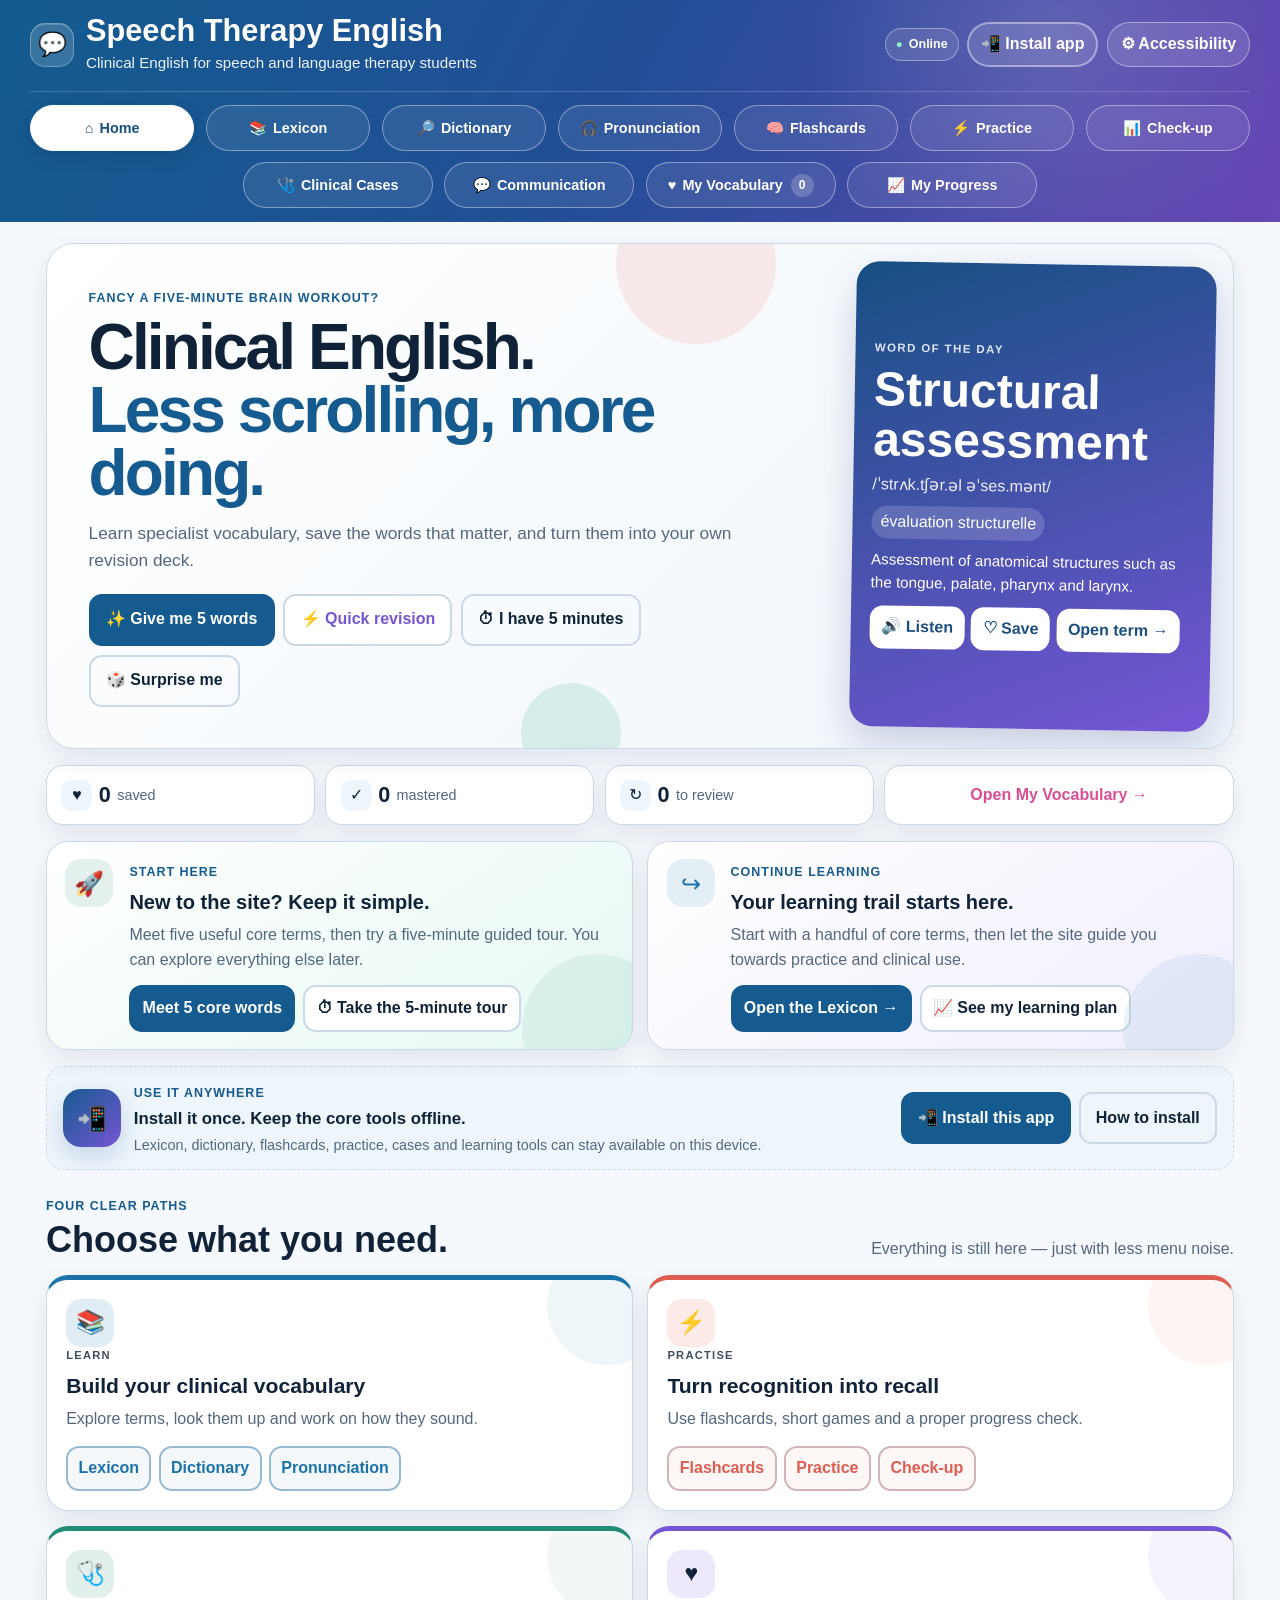
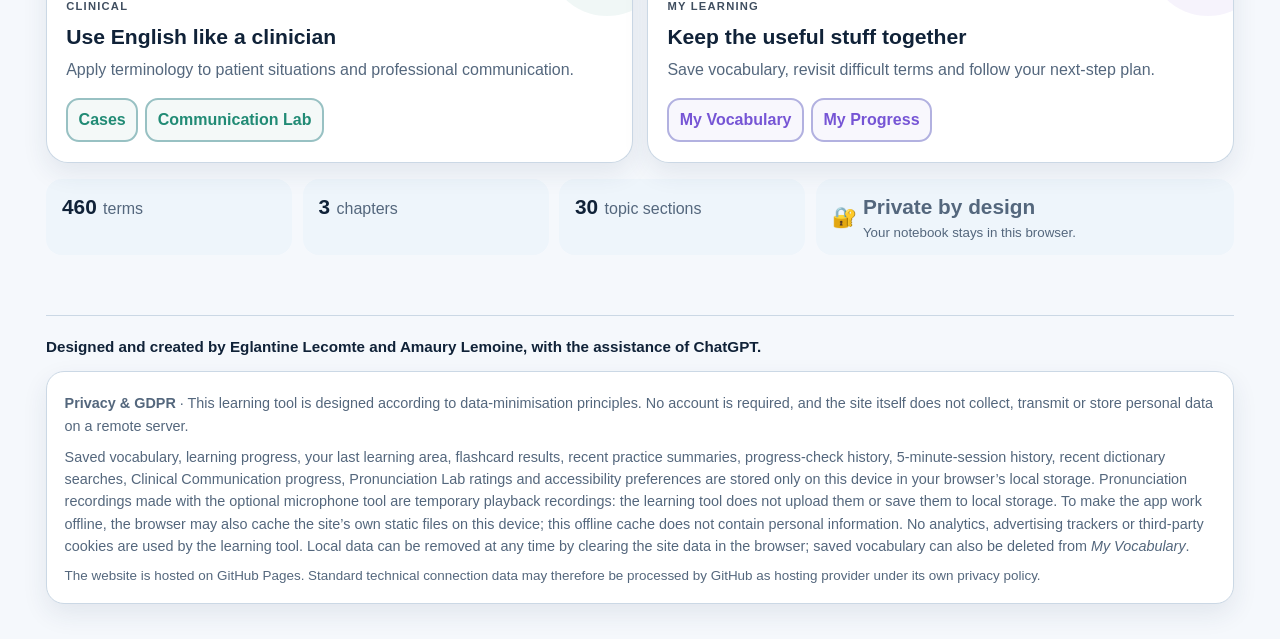
==== commit 03c361cb: "Add files via upload" ====
--- a/index.html
+++ b/index.html
@@ -11,9 +11,9 @@
   <meta name="apple-mobile-web-app-title" content="Speech Therapy English">
   <link rel="manifest" href="manifest.webmanifest">
   <link rel="apple-touch-icon" href="apple-touch-icon.png">
-  <meta name="application-version" content="13.0">
+  <meta name="application-version" content="14.0">
   <title>Speech Therapy English – Accessible Learning Platform</title>
-  <link rel="stylesheet" href="styles-v13.css">
+  <link rel="stylesheet" href="styles.css">
 </head>
 <body>
 <a class="skip" href="#main">Skip to main content</a>
@@ -43,42 +43,18 @@
       </details>
       </div>
     </div>
-    <nav class="main-nav" aria-label="Main navigation">
+    <nav class="main-nav feature-nav" aria-label="Main navigation">
       <button data-page="home" class="active home-nav" aria-current="page"><span aria-hidden="true">⌂</span> Home</button>
-
-      <details class="nav-menu-group" data-nav-pages="lexicon,search,pronunciation">
-        <summary><span aria-hidden="true">📚</span> Learn <span class="nav-chevron" aria-hidden="true">⌄</span></summary>
-        <div class="nav-flyout">
-          <button data-page="lexicon"><span aria-hidden="true">📚</span><span><strong>Lexicon</strong><small>Browse the vocabulary</small></span></button>
-          <button data-page="search"><span aria-hidden="true">🔎</span><span><strong>Dictionary</strong><small>Look up a term fast</small></span></button>
-          <button data-page="pronunciation"><span aria-hidden="true">🎧</span><span><strong>Pronunciation</strong><small>Stress, sounds and workouts</small></span></button>
-        </div>
-      </details>
-
-      <details class="nav-menu-group" data-nav-pages="flashcards,practice,test">
-        <summary><span aria-hidden="true">⚡</span> Practise <span class="nav-chevron" aria-hidden="true">⌄</span></summary>
-        <div class="nav-flyout">
-          <button data-page="flashcards"><span aria-hidden="true">🧠</span><span><strong>Flashcards</strong><small>Revise and rate recall</small></span></button>
-          <button data-page="practice"><span aria-hidden="true">⚡</span><span><strong>Practice</strong><small>Six quick game modes</small></span></button>
-          <button data-page="test"><span aria-hidden="true">📊</span><span><strong>Check-up</strong><small>24-question progress check</small></span></button>
-        </div>
-      </details>
-
-      <details class="nav-menu-group" data-nav-pages="cases,communication">
-        <summary><span aria-hidden="true">🩺</span> Clinical <span class="nav-chevron" aria-hidden="true">⌄</span></summary>
-        <div class="nav-flyout">
-          <button data-page="cases"><span aria-hidden="true">🩺</span><span><strong>Clinical Cases</strong><small>Apply vocabulary to patients</small></span></button>
-          <button data-page="communication"><span aria-hidden="true">💬</span><span><strong>Communication Lab</strong><small>Explain, hand over and write</small></span></button>
-        </div>
-      </details>
-
-      <details class="nav-menu-group" data-nav-pages="notebook,progress">
-        <summary><span aria-hidden="true">♥</span> My Learning <span id="navSavedCount" class="nav-count" aria-label="saved words count">0</span> <span class="nav-chevron" aria-hidden="true">⌄</span></summary>
-        <div class="nav-flyout nav-flyout-right">
-          <button data-page="notebook"><span aria-hidden="true">♥</span><span><strong>My Vocabulary</strong><small>Saved and mastered words</small></span></button>
-          <button data-page="progress"><span aria-hidden="true">📈</span><span><strong>My Progress</strong><small>Your signals and next step</small></span></button>
-        </div>
-      </details>
+      <button data-page="lexicon"><span aria-hidden="true">📚</span> Lexicon</button>
+      <button data-page="search"><span aria-hidden="true">🔎</span> Dictionary</button>
+      <button data-page="pronunciation"><span aria-hidden="true">🎧</span> Pronunciation</button>
+      <button data-page="flashcards"><span aria-hidden="true">🧠</span> Flashcards</button>
+      <button data-page="practice"><span aria-hidden="true">⚡</span> Practice</button>
+      <button data-page="test"><span aria-hidden="true">📊</span> Check-up</button>
+      <button data-page="cases"><span aria-hidden="true">🩺</span> Clinical Cases</button>
+      <button data-page="communication"><span aria-hidden="true">💬</span> Communication</button>
+      <button data-page="notebook"><span aria-hidden="true">♥</span> My Vocabulary <span id="navSavedCount" class="nav-count" aria-label="saved words count">0</span></button>
+      <button data-page="progress"><span aria-hidden="true">📈</span> My Progress</button>
     </nav>
   </div>
 </header>
@@ -594,9 +570,9 @@
     </div>
   </div>
 </footer>
-<script src="vocabulary-v13.js"></script>
-<script src="app-v13.js"></script>
-<script src="communication-v13.js"></script>
-<script src="pronunciation-v13.js"></script>
+<script src="vocabulary.js"></script>
+<script src="app.js"></script>
+<script src="communication.js"></script>
+<script src="pronunciation.js"></script>
 </body>
 </html>
--- a/styles.css
+++ b/styles.css
@@ -0,0 +1,176 @@
+/* Speech Therapy English — V12 */
+:root{
+  --bg:#f5f8fc;--surface:#fff;--surface2:#eef5fb;--text:#102238;--muted:#54677d;
+  --accent:#155b8f;--accent-dark:#0b446e;--accent2:#28a58b;--purple:#7655d5;--coral:#ef6f62;
+  --pink:#d94f91;--yellow:#d99b18;--border:#cbd8e5;--focus:#ffbf47;--scale:1;
+  --shadow:0 10px 26px rgba(35,58,88,.09);--shadow-hover:0 18px 36px rgba(35,58,88,.15);
+  --radius:22px
+}
+[data-theme=dark]{--bg:#0f172a;--surface:#1d293c;--surface2:#2b3a51;--text:#f8fafc;--muted:#c9d4e1;--accent:#77d1ff;--accent-dark:#9fddff;--accent2:#7ce7c5;--purple:#b7a2ff;--coral:#ff9b91;--pink:#ff9bca;--yellow:#ffd37a;--border:#47576c;--shadow:none;--shadow-hover:none}
+[data-contrast=high]{--bg:#000;--surface:#000;--surface2:#111;--text:#fff;--muted:#fff;--accent:#0ff;--accent-dark:#0ff;--accent2:#ff0;--purple:#fff;--coral:#fff;--pink:#fff;--yellow:#ff0;--border:#fff;--focus:#ff0;--shadow:none;--shadow-hover:none}
+*{box-sizing:border-box}html{font-size:calc(16px*var(--scale));scroll-behavior:smooth}body{margin:0;font-family:Arial,Helvetica,sans-serif;background:var(--bg);color:var(--text);line-height:1.55}.reduce-motion *{animation:none!important;transition:none!important;scroll-behavior:auto!important}.skip{position:absolute;top:-5rem;left:1rem;background:var(--focus);color:#000;padding:.8rem 1rem;border-radius:.7rem;z-index:200;font-weight:800}.skip:focus{top:1rem}.wrap,main,footer{max-width:1220px;margin:auto}
+button,input,select{font:inherit;border:2px solid var(--border);border-radius:13px;padding:.6rem .75rem;background:var(--surface);color:var(--text)}button{cursor:pointer;font-weight:700}button:hover{border-color:var(--accent)}:focus-visible{outline:4px solid var(--focus);outline-offset:3px}
+header{background:linear-gradient(118deg,#125b8e 0%,#224e96 48%,#6846b6 100%);color:#fff;padding:.9rem 1rem .85rem;position:relative;overflow:visible}header:before{content:"";position:absolute;inset:0;background:radial-gradient(circle at 82% 15%,rgba(255,255,255,.13),transparent 23%);pointer-events:none}.top-row{display:flex;justify-content:space-between;align-items:center;gap:1rem;position:relative}.brand-row{display:flex;align-items:center;gap:.75rem}.brand-mark{width:44px;height:44px;border-radius:15px;background:rgba(255,255,255,.16);display:grid;place-items:center;font-size:1.45rem;border:1px solid rgba(255,255,255,.3);box-shadow:inset 0 1px 0 rgba(255,255,255,.18)}header h1{margin:0;font-size:clamp(1.35rem,2.4vw,2rem);line-height:1.1}.tagline{margin:.18rem 0 0;opacity:.92;font-size:.95rem}
+.a11y-shell{position:relative;z-index:10}.a11y-shell summary{list-style:none;cursor:pointer;border:1px solid rgba(255,255,255,.4);border-radius:999px;padding:.55rem .8rem;font-weight:800;background:rgba(255,255,255,.12)}.a11y-shell summary::-webkit-details-marker{display:none}.a11y{position:absolute;right:0;top:calc(100% + .55rem);width:min(520px,90vw);background:var(--surface);border:1px solid var(--border);padding:.7rem;display:flex;flex-wrap:wrap;gap:.45rem;border-radius:16px;box-shadow:var(--shadow-hover)}.a11y button{flex:1 1 auto;white-space:nowrap}
+nav{display:flex;flex-wrap:wrap;gap:.42rem;margin-top:.85rem;position:relative}nav button{color:#fff;border:1.5px solid rgba(255,255,255,.38);border-radius:999px;padding:.52rem .72rem;background:rgba(255,255,255,.06);font-size:.93rem}nav button:hover{background:rgba(255,255,255,.14);border-color:#fff}nav button.active{background:#fff;color:#174f7f;border-color:#fff}.nav-count{display:inline-grid;place-items:center;min-width:1.45rem;height:1.45rem;padding:0 .35rem;border-radius:999px;background:rgba(255,255,255,.2);font-size:.75rem;margin-left:.15rem}nav button.active .nav-count{background:#e8f0f7}
+main{padding:1.3rem 1rem 2.5rem}.page{display:none}.page.active{display:block}.eyebrow{display:inline-block;color:var(--accent);font-weight:900;text-transform:uppercase;letter-spacing:.08em;font-size:.78rem}.panel,.card,.term-card,.exercise{background:var(--surface);border:1px solid var(--border);border-radius:var(--radius);padding:1rem;margin-bottom:1rem;box-shadow:var(--shadow)}
+.hero-v3{position:relative;overflow:hidden;display:grid;grid-template-columns:minmax(0,1.35fr) minmax(290px,.65fr);gap:1rem;border-radius:28px;background:linear-gradient(135deg,var(--surface) 0%,var(--surface2) 100%);border:1px solid var(--border);box-shadow:var(--shadow);min-height:330px}.hero-copy-v3{padding:clamp(1.5rem,4vw,2.6rem);position:relative;z-index:2}.hero-copy-v3 h2{font-size:clamp(2.2rem,5vw,4.15rem);line-height:.99;letter-spacing:-.045em;margin:.35rem 0 .9rem;max-width:800px}.hero-copy-v3 h2 span{color:var(--accent)}.hero-copy-v3>p{font-size:1.08rem;color:var(--muted);max-width:700px;margin:0 0 1.25rem}.hero-actions{display:flex;flex-wrap:wrap;gap:.55rem}.primary-action,.secondary-action,.ghost-action{padding:.73rem .95rem;font-weight:900}.primary-action{background:var(--accent);color:#fff;border-color:var(--accent)}.primary-action:hover{background:var(--accent-dark);border-color:var(--accent-dark)}.secondary-action{background:var(--surface);color:var(--purple);border-color:var(--border)}.ghost-action{background:transparent;color:var(--text)}.word-spotlight{margin:1.25rem 1.25rem 1.25rem 0;border-radius:23px;padding:1.2rem;background:linear-gradient(160deg,#164f82,#7655d5);color:#fff;box-shadow:0 16px 38px rgba(64,62,132,.22);position:relative;z-index:2;align-self:stretch;display:flex;flex-direction:column;justify-content:center;transform:rotate(1deg);transition:transform .2s ease}.word-spotlight:hover{transform:rotate(0deg) translateY(-2px)}.spotlight-label{font-size:.72rem;text-transform:uppercase;letter-spacing:.12em;font-weight:900;opacity:.85}.spotlight-term{font-size:clamp(1.9rem,4vw,3rem);font-weight:900;line-height:1.05;margin:.45rem 0}.spotlight-ipa{opacity:.9}.spotlight-fr{display:inline-block;background:rgba(255,255,255,.16);border-radius:999px;padding:.25rem .55rem;margin:.55rem 0}.spotlight-definition{font-size:.95rem}.spotlight-actions{display:flex;gap:.4rem;flex-wrap:wrap;margin-top:.7rem}.spotlight-actions button{background:#fff;color:#1c4e80;border-color:#fff;padding:.45rem .6rem}.hero-bubble{position:absolute;border-radius:50%;pointer-events:none;filter:blur(.1px);animation:floaty 7s ease-in-out infinite}.bubble-one{width:160px;height:160px;background:rgba(239,111,98,.13);left:48%;top:-60px}.bubble-two{width:100px;height:100px;background:rgba(40,165,139,.15);left:40%;bottom:-35px;animation-delay:-2.5s}@keyframes floaty{0%,100%{transform:translateY(0)}50%{transform:translateY(13px)}}
+.mini-dashboard{display:grid;grid-template-columns:repeat(3,minmax(100px,1fr)) minmax(210px,1.3fr);gap:.65rem;align-items:stretch;margin:1rem 0}.mini-dashboard>div,.dashboard-link{background:var(--surface);border:1px solid var(--border);border-radius:17px;box-shadow:var(--shadow);padding:.75rem .9rem}.mini-dashboard>div{display:grid;grid-template-columns:auto auto 1fr;align-items:center;gap:.4rem}.dash-icon{width:31px;height:31px;display:grid;place-items:center;border-radius:10px;background:var(--surface2)}.mini-dashboard strong{font-size:1.35rem}.mini-dashboard span:last-child{color:var(--muted);font-size:.9rem}.dashboard-link{color:var(--pink);text-align:center;font-weight:900}.quick-words{background:linear-gradient(120deg,var(--surface2),var(--surface));border:1px solid var(--border);border-radius:20px;padding:1rem;margin:1rem 0}.quick-words h3{margin:0 0 .6rem}.word-chip-grid{display:grid;grid-template-columns:repeat(5,minmax(0,1fr));gap:.55rem}.word-chip{background:var(--surface);border:1px solid var(--border);border-radius:15px;padding:.7rem;text-align:left}.word-chip strong,.word-chip span{display:block}.word-chip strong{margin-bottom:.15rem}.word-chip span{color:var(--muted);font-size:.85rem}
+.section-heading{margin:1.8rem 0 .8rem}.punchy-heading{display:flex;justify-content:space-between;align-items:end;gap:1rem}.section-heading h2{font-size:clamp(1.65rem,3vw,2.25rem);line-height:1.1;margin:.15rem 0}.section-heading p{margin:0;color:var(--muted)}.activity-grid{display:grid;grid-template-columns:repeat(3,minmax(0,1fr));gap:.9rem}.activity-card{position:relative;overflow:hidden;text-align:left;min-height:205px;border-radius:22px;padding:1.15rem;border:1px solid var(--border);box-shadow:var(--shadow);transition:transform .18s ease,box-shadow .18s ease;background:var(--surface)}.activity-card:after{content:"";position:absolute;width:90px;height:90px;border-radius:50%;right:-25px;top:-25px;background:currentColor;opacity:.07}.activity-card:hover{transform:translateY(-4px) rotate(-.3deg);box-shadow:var(--shadow-hover)}.activity-icon{display:grid;place-items:center;width:48px;height:48px;border-radius:15px;background:currentColor;font-size:1.45rem;margin-bottom:.7rem}.activity-icon::first-letter{filter:none}.activity-kicker{display:block;font-size:.7rem;letter-spacing:.11em;font-weight:900;opacity:.8}.activity-card strong{display:block;color:var(--text);font-size:1.18rem;margin:.17rem 0 .22rem}.activity-card>span:not(.activity-icon):not(.activity-kicker):not(.arrow){color:var(--muted);font-weight:500}.activity-card .arrow{display:block;font-weight:900;margin-top:.85rem;color:currentColor}.card-blue{color:#1b72aa}.card-blue .activity-icon{background:#dff3ff}.card-purple{color:#7655d5}.card-purple .activity-icon{background:#eee9ff}.card-coral{color:#df5c51}.card-coral .activity-icon{background:#ffe8e5}.card-green{color:#218b75}.card-green .activity-icon{background:#ddf7ef}.card-pink{color:#c74482}.card-pink .activity-icon{background:#ffe6f2}.card-yellow{color:#b77c0b}.card-yellow .activity-icon{background:#fff1c9}.platform-strip{display:grid;grid-template-columns:repeat(3,1fr) 1.7fr;gap:.65rem;margin-top:1rem}.platform-strip>div{background:var(--surface2);border-radius:16px;padding:.75rem 1rem;display:flex;gap:.4rem;align-items:baseline}.platform-strip strong{font-size:1.3rem}.platform-strip span{color:var(--muted)}.privacy-mini{align-items:center!important}.privacy-mini>span:first-child{font-size:1.25rem}.privacy-mini>span:last-child{display:flex;flex-direction:column}.privacy-mini small{color:var(--muted)}
+.page-title{display:flex;align-items:center;gap:.85rem;margin:.25rem 0 1rem}.page-title .page-icon{width:58px;height:58px;display:grid;place-items:center;border-radius:18px;background:linear-gradient(145deg,#dff3ff,#eee8ff);font-size:1.7rem}.page-title h2{font-size:clamp(2rem,4vw,3rem);line-height:1;margin:.15rem 0}.page-title p{margin:0;color:var(--muted)}.filters{display:grid;grid-template-columns:2fr repeat(3,1fr);gap:.7rem}.filters input,.filters select,.notebook-filters input,.notebook-filters select,.search-panel input{width:100%;margin-top:.25rem}.result-count{font-weight:800;color:var(--muted)}.badge{display:inline-block;background:var(--surface2);border:1px solid var(--border);border-radius:999px;padding:.22rem .52rem;margin:.13rem}.term-card{position:relative}.term-card.saved{border-color:#efb8d2}.term-card.mastered{border-color:#9cd9ca}.term-card h3{font-size:1.45rem;margin:.1rem 0 .35rem}.level-grid{display:grid;grid-template-columns:repeat(auto-fit,minmax(220px,1fr));gap:.65rem}.level{background:var(--surface2);border:1px solid var(--border);border-radius:13px;padding:.7rem}.grid{display:grid;grid-template-columns:repeat(auto-fit,minmax(240px,1fr));gap:1rem}.card-actions{display:flex;flex-wrap:wrap;gap:.45rem;margin-top:.8rem}.save-button.saved{background:#fff0f7;color:#b83270;border-color:#efb8d2}.master-button.mastered{background:#e7f9f4;color:#177562;border-color:#9cd9ca}.flash-controls{display:flex;justify-content:space-between;align-items:end;gap:1rem}.flash-controls select{margin-left:.35rem}.flashcard{min-height:360px;display:grid;place-items:center;text-align:center;cursor:pointer;position:relative;overflow:hidden;background:linear-gradient(145deg,var(--surface),var(--surface2));border:1px solid var(--border);border-radius:26px;box-shadow:var(--shadow)}.flashcard:before{content:"";position:absolute;width:160px;height:160px;background:rgba(118,85,213,.09);border-radius:50%;top:-60px;right:-40px}.big{font-size:clamp(2.4rem,7vw,4.8rem);font-weight:900;line-height:1}.flash-hint{color:var(--muted);font-size:.86rem;margin-top:1rem}.centre-actions{justify-content:center}.compact-controls{max-width:440px}.exercise fieldset{border:0;padding:0}.exercise legend{font-weight:900;font-size:1.25rem}.exercise label.card{display:block;cursor:pointer}.feedback{border-left:7px solid var(--accent2);background:var(--surface2);padding:.8rem;margin-top:.8rem;border-radius:.6rem}.error{border-left-color:#be123c}.case-grid{display:grid;grid-template-columns:repeat(3,minmax(0,1fr));gap:.9rem}.case-card{background:var(--surface);border:1px solid var(--border);border-radius:22px;padding:1.15rem;box-shadow:var(--shadow);position:relative;overflow:hidden}.case-number{position:absolute;right:12px;top:3px;font-size:3.5rem;font-weight:900;opacity:.06}.case-tag{display:inline-block;border-radius:999px;background:var(--surface2);padding:.25rem .55rem;font-size:.75rem;font-weight:900;text-transform:uppercase;letter-spacing:.08em}.case-card h3{font-size:1.35rem;margin:.8rem 0 .35rem}.case-action{margin-top:.45rem;color:var(--accent)}
+.notebook-hero{display:grid;grid-template-columns:repeat(3,minmax(140px,1fr)) minmax(250px,1.4fr);gap:.7rem;margin-bottom:1rem}.notebook-stat,.notebook-actions{background:var(--surface);border:1px solid var(--border);border-radius:20px;box-shadow:var(--shadow);padding:1rem}.notebook-stat{display:grid;grid-template-columns:auto 1fr;column-gap:.55rem;align-items:center}.notebook-stat>span{grid-row:1/3;font-size:1.5rem}.notebook-stat strong{font-size:2rem;line-height:1}.notebook-stat small{color:var(--muted)}.notebook-actions{display:flex;align-items:center;justify-content:center;gap:.45rem;flex-wrap:wrap}.notebook-filters{display:grid;grid-template-columns:2fr 1fr 1fr auto;gap:.7rem;align-items:end}.danger-quiet{color:#a52b3c}.empty-state{text-align:center;padding:2.6rem 1rem;background:var(--surface);border:2px dashed var(--border);border-radius:22px}.empty-state .empty-icon{font-size:2.7rem}.empty-state h3{font-size:1.5rem;margin:.35rem 0}.empty-state p{color:var(--muted)}.search-panel{max-width:780px}.toast{position:fixed;right:1rem;bottom:1rem;z-index:150;background:#102238;color:#fff;padding:.8rem 1rem;border-radius:14px;box-shadow:var(--shadow-hover);opacity:0;transform:translateY(15px);pointer-events:none;transition:.2s ease}.toast.show{opacity:1;transform:translateY(0)}
+.simple .extra,.simple .hero-bubble,.simple .word-spotlight,.simple .mini-dashboard{display:none!important}.simple .hero-v3,.simple .activity-grid,.simple .case-grid,.simple .notebook-hero{grid-template-columns:1fr}.simple .hero-v3{background:var(--surface)}.simple .activity-card:hover{transform:none}footer{padding:1rem 1rem 2rem;color:var(--muted);font-size:.9rem}footer p{margin:.15rem 0}
+@media(max-width:980px){.activity-grid{grid-template-columns:repeat(2,minmax(0,1fr))}.filters{grid-template-columns:repeat(2,1fr)}.notebook-hero{grid-template-columns:repeat(2,1fr)}.notebook-filters{grid-template-columns:repeat(2,1fr)}.platform-strip{grid-template-columns:repeat(2,1fr)}.word-chip-grid{grid-template-columns:repeat(3,1fr)}}
+@media(max-width:760px){.top-row{align-items:flex-start}.tagline{display:none}.a11y-shell summary{font-size:0}.a11y-shell summary::first-letter{font-size:1rem}.hero-v3{grid-template-columns:1fr}.word-spotlight{margin:0 1rem 1rem;transform:none}.mini-dashboard{grid-template-columns:repeat(3,1fr)}.dashboard-link{grid-column:1/-1}.mini-dashboard>div{grid-template-columns:1fr;text-align:center;justify-items:center}.punchy-heading{align-items:flex-start;flex-direction:column}.case-grid{grid-template-columns:1fr}.notebook-hero{grid-template-columns:1fr 1fr}.word-chip-grid{grid-template-columns:1fr 1fr}nav button{flex:1 1 auto}.page-title .page-icon{width:50px;height:50px}}
+@media(max-width:520px){.activity-grid,.filters,.notebook-filters,.notebook-hero,.platform-strip{grid-template-columns:1fr}.word-chip-grid{grid-template-columns:1fr}.hero-copy-v3{padding:1.25rem}.hero-copy-v3 h2{font-size:2.45rem}.hero-actions button{width:100%}.mini-dashboard{grid-template-columns:1fr 1fr}.mini-dashboard>div:nth-child(3){grid-column:1/-1}.brand-mark{display:none}nav{overflow-x:auto;flex-wrap:nowrap;padding-bottom:.15rem}nav button{flex:0 0 auto}.a11y{right:-.2rem}.flash-controls{align-items:flex-start;flex-direction:column}}
+@media print{header,.a11y-shell,nav,button,.filters,.notebook-filters,footer,.toast{display:none!important}.panel,.card,.term-card,.exercise,.case-card{box-shadow:none;break-inside:avoid}.page{display:block}.activity-grid{display:none}}
+
+
+/* ===== V4 · SMART FLASHCARDS ===== */
+.flash-toolbar{display:grid;grid-template-columns:minmax(220px,1.4fr) minmax(150px,.7fr) auto;gap:.8rem;align-items:end;background:var(--surface);border:1px solid var(--border);border-radius:22px;padding:1rem;box-shadow:var(--shadow);margin-bottom:.8rem}.flash-toolbar label{font-weight:800}.flash-toolbar select{width:100%;margin-top:.28rem}.flash-toolbar .primary-action{height:fit-content;white-space:nowrap}
+.flash-session-bar{background:var(--surface);border:1px solid var(--border);border-radius:20px;padding:.8rem 1rem;margin-bottom:.9rem;display:grid;grid-template-columns:1fr auto;gap:.55rem 1rem;align-items:center}.flash-progress-label{font-weight:950;font-size:1.2rem;margin-right:.55rem}.flash-progress-note{color:var(--muted);font-size:.9rem}.flash-mini-stats{display:flex;gap:.45rem;flex-wrap:wrap;justify-content:flex-end}.flash-mini-stats span{border-radius:999px;padding:.28rem .58rem;font-size:.78rem;font-weight:800;border:1px solid var(--border);background:var(--surface2)}.flash-mini-stats .again-stat{background:#fff0f3;color:#9f2348;border-color:#f2bacb}.flash-mini-stats .hard-stat{background:#fff8dd;color:#7a5a00;border-color:#ead792}.flash-mini-stats .got-stat{background:#eaf9f3;color:#176f5b;border-color:#a8decf}.flash-progress-track{grid-column:1/-1;height:8px;background:var(--surface2);border-radius:999px;overflow:hidden}.flash-progress-track>div{height:100%;width:0;background:linear-gradient(90deg,#1d75a8,#7655d5,#de4d87);border-radius:inherit;transition:width .28s ease}
+.flash-stage{max-width:900px;margin:0 auto;perspective:1400px}.flashcard-v4{position:relative;min-height:430px;cursor:pointer;outline:none}.flashcard-v4:focus-visible{outline:4px solid var(--focus);outline-offset:5px;border-radius:30px}.flashcard-inner{position:relative;width:100%;min-height:430px;transition:transform .52s cubic-bezier(.2,.75,.25,1);transform-style:preserve-3d}.flashcard-v4.is-flipped .flashcard-inner{transform:rotateY(180deg)}.flashcard-face{position:absolute;inset:0;min-height:430px;backface-visibility:hidden;-webkit-backface-visibility:hidden;border-radius:30px;border:1px solid var(--border);box-shadow:0 18px 42px rgba(26,55,85,.13);overflow:hidden;padding:clamp(1.3rem,4vw,2.6rem);display:flex;flex-direction:column;align-items:center;justify-content:center;text-align:center}.flashcard-front{background:radial-gradient(circle at 85% 12%,rgba(222,77,135,.14) 0 12%,transparent 12.5%),radial-gradient(circle at 12% 88%,rgba(67,170,139,.14) 0 10%,transparent 10.5%),linear-gradient(145deg,var(--surface),var(--surface2))}.flashcard-back{transform:rotateY(180deg);background:linear-gradient(145deg,var(--surface),rgba(222,77,135,.055))}.flashcard-kicker{font-size:.75rem;text-transform:uppercase;letter-spacing:.12em;font-weight:950;color:var(--accent);margin-bottom:.7rem}.flashcard-term{font-size:clamp(2.6rem,7vw,5.4rem);font-weight:950;line-height:.96;max-width:800px}.flashcard-ipa{font-size:1.08rem;color:var(--muted);margin:.8rem 0}.flashcard-fr{font-size:clamp(1.35rem,3vw,2.1rem);font-weight:900;color:#b93472;margin:.25rem 0 .75rem}.flashcard-definition{max-width:690px;font-size:1.05rem;margin:.2rem auto .65rem}.flashcard-example{max-width:690px;color:var(--muted);font-style:italic;margin:.2rem auto .8rem}.flashcard-collocations{display:flex;gap:.35rem;flex-wrap:wrap;justify-content:center;margin:.2rem 0 .7rem}.flashcard-collocations span{font-size:.8rem;border:1px solid var(--border);border-radius:999px;padding:.22rem .5rem;background:var(--surface2)}.flashcard-status{position:absolute;top:1rem;left:1rem;border-radius:999px;padding:.26rem .58rem;font-size:.72rem;font-weight:950;text-transform:uppercase;letter-spacing:.06em;background:var(--surface2);border:1px solid var(--border)}.flashcard-status.learning{background:#fff4d6;color:#715300;border-color:#e8d28c}.flashcard-status.review{background:#fff0f3;color:#952041;border-color:#f0b8c9}.flashcard-status.known{background:#e8f8f2;color:#176c59;border-color:#a4dbc9}.flashcard-hint{margin-top:1rem;color:var(--muted);font-size:.82rem}.flashcard-v4 button{position:relative;z-index:3}
+.flash-rating{max-width:900px;margin:.85rem auto 0;display:grid;grid-template-columns:repeat(3,1fr);gap:.7rem}.flash-rating[hidden]{display:none}.rating-btn{position:relative;display:grid;grid-template-columns:auto 1fr auto;grid-template-rows:auto auto;column-gap:.55rem;align-items:center;text-align:left;padding:.75rem .85rem;border-radius:18px;transition:transform .15s ease,box-shadow .15s ease}.rating-btn>span{grid-row:1/3;font-size:1.35rem}.rating-btn strong{font-size:1rem}.rating-btn small{color:inherit;opacity:.75}.rating-btn kbd{grid-column:3;grid-row:1/3}.rating-btn:hover{transform:translateY(-2px);box-shadow:var(--shadow-hover)}.rating-again{background:#fff0f3;color:#972141;border-color:#efb7c8}.rating-hard{background:#fff8dc;color:#735600;border-color:#e8d38b}.rating-got{background:#e9f9f3;color:#176c59;border-color:#a4dbc9}.flash-footer-actions{display:flex;justify-content:center;gap:.5rem;flex-wrap:wrap;margin-top:.8rem}.flash-key-hint{text-align:center;color:var(--muted);font-size:.78rem}.flash-key-hint kbd,.rating-btn kbd{font:inherit;font-size:.68rem;font-weight:900;background:rgba(255,255,255,.62);border:1px solid currentColor;border-radius:.35rem;padding:.08rem .3rem}.flash-summary{max-width:760px;margin:1rem auto;text-align:center;background:var(--surface);border:1px solid var(--border);border-radius:28px;padding:2rem;box-shadow:var(--shadow)}.flash-summary-icon{font-size:3.3rem}.flash-summary h3{font-size:2rem;margin:.25rem 0}.flash-summary-grid{display:grid;grid-template-columns:repeat(3,1fr);gap:.6rem;margin:1rem 0}.flash-summary-grid div{background:var(--surface2);border:1px solid var(--border);border-radius:16px;padding:.75rem}.flash-summary-grid strong{display:block;font-size:1.6rem}.flash-empty-actions{display:flex;gap:.5rem;justify-content:center;flex-wrap:wrap}
+[data-theme=dark] .flash-mini-stats .again-stat,[data-theme=dark] .rating-again{background:#4a2030;color:#ffd6e3}[data-theme=dark] .flash-mini-stats .hard-stat,[data-theme=dark] .rating-hard{background:#4a3c12;color:#fff0ad}[data-theme=dark] .flash-mini-stats .got-stat,[data-theme=dark] .rating-got{background:#153f36;color:#c8f7e9}[data-theme=dark] .flashcard-fr{color:#ff9ec8}
+[data-contrast=high] .flash-mini-stats span,[data-contrast=high] .rating-btn,[data-contrast=high] .flashcard-face{background:#000!important;color:#fff!important;border-color:#fff!important}[data-contrast=high] .flash-progress-track>div{background:#0ff}[data-contrast=high] .flashcard-fr{color:#ff0}
+.simple .flashcard-collocations,.simple .flash-key-hint{display:none!important}.simple .flashcard-face{box-shadow:none;background:var(--surface)}
+.reduce-motion .flashcard-inner{transition:none}.reduce-motion .rating-btn:hover{transform:none}
+@media(max-width:760px){.flash-toolbar{grid-template-columns:1fr 1fr}.flash-toolbar .primary-action{grid-column:1/-1}.flash-session-bar{grid-template-columns:1fr}.flash-mini-stats{justify-content:flex-start}.flash-rating{grid-template-columns:1fr}.flashcard-face,.flashcard-inner,.flashcard-v4{min-height:390px}.flashcard-term{font-size:clamp(2.2rem,12vw,4rem)}}
+@media(max-width:520px){.flash-toolbar{grid-template-columns:1fr}.flash-toolbar .primary-action{grid-column:auto}.flash-summary-grid{grid-template-columns:1fr 1fr 1fr}.rating-btn{padding:.65rem}.flashcard-face{padding:1.15rem}.flashcard-term{font-size:2.55rem}.flashcard-fr{font-size:1.45rem}}
+
+
+/* ===== V5 · PRACTICE GAMES ===== */
+.sr-only{position:absolute!important;width:1px!important;height:1px!important;padding:0!important;margin:-1px!important;overflow:hidden!important;clip:rect(0,0,0,0)!important;white-space:nowrap!important;border:0!important}
+.practice-mode-grid{display:grid;grid-template-columns:repeat(3,minmax(0,1fr));gap:.75rem;margin-bottom:1rem}.practice-mode-card{position:relative;overflow:hidden;min-height:170px;text-align:left;padding:1rem;border-radius:22px;background:var(--surface);border:2px solid var(--border);box-shadow:var(--shadow);display:flex;flex-direction:column;align-items:flex-start;transition:transform .16s ease,box-shadow .16s ease,border-color .16s ease}.practice-mode-card:before{content:"";position:absolute;width:110px;height:110px;border-radius:50%;right:-36px;top:-42px;opacity:.15;background:currentColor}.practice-mode-card:hover{transform:translateY(-3px);box-shadow:var(--shadow-hover)}.practice-mode-card.selected{border-color:currentColor;box-shadow:0 0 0 3px color-mix(in srgb,currentColor 17%,transparent),var(--shadow-hover)}.practice-mode-icon{font-size:1.7rem;margin-bottom:.55rem}.practice-mode-kicker{font-size:.66rem;letter-spacing:.11em;font-weight:950;opacity:.75}.practice-mode-card strong{font-size:1.18rem;margin:.14rem 0 .3rem;color:var(--text)}.practice-mode-card>span:last-child{font-size:.88rem;color:var(--muted);line-height:1.4}.mode-definition{color:#146997}.mode-french{color:#7655d5}.mode-cloze{color:#d34d7e}.mode-listen{color:#16866f}.mode-collocation{color:#b87808}.mode-mix{color:#d65d50}
+.practice-toolbar{display:grid;grid-template-columns:minmax(190px,1.1fr) minmax(210px,1fr) minmax(140px,.55fr) auto;gap:.7rem;align-items:end;background:linear-gradient(120deg,var(--surface),var(--surface2));border:1px solid var(--border);border-radius:22px;padding:.9rem 1rem;box-shadow:var(--shadow);margin-bottom:.8rem}.practice-toolbar label{font-weight:800}.practice-toolbar select{display:block;width:100%;margin-top:.25rem}.practice-selected-mode{align-self:stretch;display:flex;flex-direction:column;justify-content:center;padding:.25rem .3rem}.practice-selected-mode span{font-size:.72rem;color:var(--muted);text-transform:uppercase;letter-spacing:.08em;font-weight:900}.practice-selected-mode strong{font-size:1.08rem;color:var(--purple)}.practice-start{white-space:nowrap}
+.practice-session-bar{background:var(--surface);border:1px solid var(--border);border-radius:20px;padding:.78rem 1rem;margin:.85rem 0;display:grid;grid-template-columns:1fr auto;gap:.5rem 1rem;align-items:center}.practice-session-bar[hidden]{display:none}.practice-session-bar>div:first-child{display:flex;gap:.65rem;align-items:baseline;flex-wrap:wrap}.practice-session-bar>div:first-child strong{font-size:1.15rem}.practice-session-bar>div:first-child span{color:var(--muted);font-size:.82rem}.practice-score-pills{display:flex;gap:.4rem;flex-wrap:wrap;justify-content:flex-end}.practice-score-pills span{font-size:.78rem;font-weight:800;background:var(--surface2);border:1px solid var(--border);border-radius:999px;padding:.24rem .5rem}.practice-progress-track{grid-column:1/-1;height:8px;border-radius:999px;background:var(--surface2);overflow:hidden}.practice-progress-track>div{height:100%;width:0;border-radius:inherit;background:linear-gradient(90deg,#1d75a8,#7655d5,#d94f91,#ef6f62);transition:width .25s ease}
+.practice-welcome{max-width:780px;margin:1.2rem auto;text-align:center;background:var(--surface);border:1px solid var(--border);border-radius:28px;padding:2rem;box-shadow:var(--shadow)}.practice-welcome-icon{font-size:3rem}.practice-welcome h3{font-size:clamp(1.55rem,3vw,2.25rem);line-height:1.1;margin:.35rem auto .65rem;max-width:680px}.practice-welcome p{color:var(--muted);max-width:600px;margin:.3rem auto}
+.practice-question-card{max-width:880px;margin:1rem auto;background:var(--surface);border:1px solid var(--border);border-radius:30px;padding:clamp(1rem,3vw,2rem);box-shadow:var(--shadow);position:relative;overflow:hidden}.practice-question-card:after{content:"";position:absolute;width:150px;height:150px;border-radius:50%;right:-75px;bottom:-85px;background:rgba(118,85,213,.08);pointer-events:none}.practice-question-top{display:flex;align-items:center;gap:.45rem;flex-wrap:wrap;margin-bottom:.85rem}.practice-question-number{width:42px;height:42px;display:grid;place-items:center;border-radius:13px;background:var(--accent);color:#fff;font-weight:950}.practice-question-mode,.practice-chapter-pill{border:1px solid var(--border);background:var(--surface2);border-radius:999px;padding:.27rem .56rem;font-size:.75rem;font-weight:850}.practice-chapter-pill{margin-left:auto}.practice-question-card h3{font-size:clamp(1.35rem,3vw,2rem);margin:.25rem 0 .8rem}.practice-clue{font-size:clamp(1.2rem,2.6vw,1.7rem);font-weight:800;line-height:1.35;padding:1rem;border-radius:18px;background:linear-gradient(120deg,var(--surface2),var(--surface));border:1px solid var(--border);margin-bottom:1rem}.practice-clue.practice-cloze{font-weight:650}.practice-target-term{display:block;font-size:1.65rem;font-weight:950;color:var(--accent)}.practice-collocation-join,.practice-listen-note{display:block;font-size:.86rem;color:var(--muted);font-weight:500;margin-top:.3rem}.practice-listen-button{font-size:1.05rem;padding:.65rem .9rem;background:var(--accent);color:#fff;border-color:var(--accent)}
+.practice-options{border:0;padding:0;margin:0;display:grid;grid-template-columns:1fr 1fr;gap:.6rem}.practice-option{cursor:pointer;display:flex;align-items:center;gap:.7rem;padding:.8rem .9rem;border:2px solid var(--border);border-radius:17px;background:var(--surface);font-weight:800;transition:transform .12s ease,border-color .12s ease,background .12s ease}.practice-option:hover{transform:translateY(-1px);border-color:var(--accent)}.practice-option input{position:absolute;opacity:0;pointer-events:none}.practice-option:has(input:checked){border-color:var(--purple);background:color-mix(in srgb,var(--purple) 8%,var(--surface))}.practice-option-letter{width:31px;height:31px;display:grid;place-items:center;border-radius:10px;background:var(--surface2);font-size:.8rem}.practice-option.is-correct{border-color:#32a889!important;background:#e8f8f2!important;color:#145f50}.practice-option.is-wrong{border-color:#df5e77!important;background:#fff0f3!important;color:#8c2440}.practice-question-actions{display:flex;gap:.5rem;flex-wrap:wrap;margin-top:1rem}.practice-feedback{margin-top:1rem;border-radius:18px;padding:.8rem 1rem;display:flex;gap:.7rem;align-items:flex-start;border:1px solid}.practice-feedback.correct{background:#e9f9f3;border-color:#a4dbc9;color:#155f50}.practice-feedback.wrong{background:#fff0f3;border-color:#efb7c8;color:#89223d}.practice-feedback-icon{width:38px;height:38px;border-radius:12px;display:grid;place-items:center;background:rgba(255,255,255,.6);font-size:1.25rem;font-weight:950}.practice-feedback p{margin:.15rem 0 0}.practice-after-actions{display:flex;gap:.5rem;flex-wrap:wrap;margin-top:.65rem}
+.practice-summary{max-width:820px;margin:1rem auto;text-align:center;background:linear-gradient(145deg,var(--surface),var(--surface2));border:1px solid var(--border);border-radius:30px;padding:2rem;box-shadow:var(--shadow)}.practice-summary-burst{font-size:3.4rem}.practice-summary h3{font-size:clamp(1.7rem,3vw,2.35rem);margin:.25rem 0 .8rem}.practice-score-big{display:flex;align-items:baseline;gap:.6rem;justify-content:center;margin:.3rem 0 1rem}.practice-score-big strong{font-size:3.4rem;line-height:1;color:var(--accent)}.practice-score-big span{color:var(--muted);font-weight:800}.practice-summary-stats{display:grid;grid-template-columns:repeat(3,1fr);gap:.6rem;margin:1rem 0}.practice-summary-stats div{background:var(--surface);border:1px solid var(--border);border-radius:17px;padding:.7rem}.practice-summary-stats strong{display:block;font-size:1.55rem}.practice-summary-stats span{font-size:.82rem;color:var(--muted)}.practice-missed-box{text-align:left;background:var(--surface);border:1px solid var(--border);border-radius:18px;padding:.8rem;margin:1rem 0}.practice-missed-box h4{margin:.1rem 0 .55rem}.practice-missed-chips{display:flex;gap:.4rem;flex-wrap:wrap}.practice-missed-chips button{font-size:.8rem;padding:.35rem .55rem;border-radius:999px}.practice-summary-actions{display:flex;justify-content:center;gap:.5rem;flex-wrap:wrap;margin-top:1rem}
+[data-theme=dark] .practice-option.is-correct,[data-theme=dark] .practice-feedback.correct{background:#153f36!important;color:#c8f7e9}[data-theme=dark] .practice-option.is-wrong,[data-theme=dark] .practice-feedback.wrong{background:#4a2030!important;color:#ffd6e3}[data-contrast=high] .practice-mode-card,[data-contrast=high] .practice-option,[data-contrast=high] .practice-question-card,[data-contrast=high] .practice-summary{background:#000!important;color:#fff!important;border-color:#fff!important}[data-contrast=high] .practice-option.is-correct{color:#0f0!important}[data-contrast=high] .practice-option.is-wrong{color:#f88!important}.simple .practice-mode-card:before,.simple .practice-question-card:after{display:none}.reduce-motion .practice-mode-card:hover,.reduce-motion .practice-option:hover{transform:none}
+@media(max-width:980px){.practice-mode-grid{grid-template-columns:repeat(2,minmax(0,1fr))}.practice-toolbar{grid-template-columns:1fr 1fr}.practice-selected-mode{grid-column:1/-1}.practice-start{grid-column:1/-1}}
+@media(max-width:700px){.practice-mode-grid{grid-template-columns:1fr 1fr}.practice-options{grid-template-columns:1fr}.practice-session-bar{grid-template-columns:1fr}.practice-score-pills{justify-content:flex-start}.practice-chapter-pill{margin-left:0}}
+@media(max-width:520px){.practice-mode-grid,.practice-toolbar{grid-template-columns:1fr}.practice-mode-card{min-height:145px}.practice-toolbar>*{grid-column:auto}.practice-summary-stats{grid-template-columns:repeat(3,1fr)}.practice-score-big{align-items:center;flex-direction:column}.practice-score-big strong{font-size:3rem}}
+
+
+/* V5.1 footer: credits + privacy / GDPR */
+.site-footer{padding:1.25rem 1rem 2.2rem;color:var(--muted);font-size:.9rem}
+.footer-inner{border-top:1px solid var(--border);padding-top:1.15rem}
+.footer-credit{color:var(--text);font-size:.95rem;margin:0 0 .8rem}
+.privacy-note{background:var(--surface);border:1px solid var(--border);border-radius:18px;padding:1rem 1.1rem;box-shadow:var(--shadow)}
+.privacy-note p{margin:.25rem 0 .55rem}
+.privacy-note p:last-child{margin-bottom:0}
+.hosting-note{font-size:.84rem;color:var(--muted)}
+.simple .privacy-note{box-shadow:none;border-radius:10px}
+@media(max-width:760px){.site-footer{padding-inline:.8rem}.privacy-note{padding:.9rem}}
+
+/* ===== V6 · Clinical Case Lab ===== */
+.case-lab-hero{display:grid;grid-template-columns:1.5fr auto;gap:1rem;align-items:center;background:linear-gradient(135deg,rgba(15,76,129,.10),rgba(109,40,217,.10),rgba(67,170,139,.10));border:1px solid var(--border);border-radius:26px;padding:1.25rem 1.35rem;margin-bottom:1rem;overflow:hidden;position:relative}
+.case-lab-hero:after{content:"🩺";position:absolute;right:11%;bottom:-34px;font-size:7rem;opacity:.055;transform:rotate(-12deg);pointer-events:none}.case-lab-hero h3{font-size:clamp(1.55rem,3vw,2.25rem);margin:.2rem 0}.case-lab-hero p{margin:.35rem 0 0;max-width:760px;color:var(--muted)}.case-lab-actions{display:flex;flex-wrap:wrap;justify-content:flex-end;gap:.55rem;position:relative;z-index:1}
+.case-help{display:grid;grid-template-columns:repeat(3,1fr);gap:.75rem;margin-bottom:1rem}.case-help article{background:var(--surface);border:1px solid var(--border);border-radius:18px;padding:.9rem}.case-help strong{display:block;font-size:1.02rem;margin-bottom:.2rem}.case-help p{margin:0;color:var(--muted);font-size:.92rem}
+.case-browser-controls{display:grid;grid-template-columns:1.2fr 1.2fr .8fr;gap:.8rem;align-items:end}.case-browser-controls select{width:100%;margin-top:.25rem}.case-browser-count{display:flex;align-items:center;justify-content:center;gap:.5rem;min-height:49px;background:var(--surface2);border:1px solid var(--border);border-radius:14px;padding:.45rem .7rem}.case-browser-count strong{font-size:1.45rem}.case-browser-count span{color:var(--muted);font-size:.82rem}
+.case-grid{grid-template-columns:repeat(3,minmax(0,1fr))}.case-card{display:flex;flex-direction:column;min-height:260px;transition:transform .18s ease,box-shadow .18s ease,border-color .18s ease}.case-card:hover{transform:translateY(-4px);box-shadow:0 12px 30px rgba(15,23,42,.12);border-color:rgba(109,40,217,.35)}.case-card .case-action{margin-top:auto;align-self:flex-start}.case-card-top{display:flex;gap:.45rem;flex-wrap:wrap;align-items:center}.case-tag.swallowing{background:#e7f9f4;color:#177562}.case-tag.neuro{background:#eee8ff;color:#5b3dc4}.case-tag.voice{background:#fff0f7;color:#b83270}.case-mode-tag{font-size:.7rem;font-weight:900;text-transform:uppercase;letter-spacing:.06em;padding:.25rem .5rem;border-radius:999px;background:var(--surface2);border:1px solid var(--border)}.case-tried{margin-left:auto;color:#177562;font-weight:900;font-size:.78rem}.case-card .case-summary{color:var(--muted);font-size:.94rem}.case-patient-line{font-size:.82rem;font-weight:800;color:var(--muted);margin:.2rem 0 .55rem}
+.case-workspace{margin-top:1rem}.case-workspace-shell{background:var(--surface);border:1px solid var(--border);border-radius:28px;box-shadow:var(--shadow);overflow:hidden}.case-workspace-head{padding:1rem 1.2rem;background:linear-gradient(135deg,rgba(15,76,129,.08),rgba(109,40,217,.08));border-bottom:1px solid var(--border)}.case-back{margin-bottom:.75rem}.case-title-row{display:flex;justify-content:space-between;gap:1rem;align-items:flex-start}.case-title-row h3{font-size:clamp(1.7rem,4vw,2.6rem);line-height:1.08;margin:.2rem 0}.case-title-row p{margin:.2rem 0;color:var(--muted)}.case-icon-big{font-size:3rem;line-height:1}.case-patient-grid{display:grid;grid-template-columns:repeat(3,1fr);gap:.65rem;margin-top:.9rem}.case-patient-grid div{background:var(--surface);border:1px solid var(--border);border-radius:15px;padding:.65rem .75rem}.case-patient-grid small{display:block;text-transform:uppercase;letter-spacing:.07em;font-weight:900;color:var(--muted);font-size:.68rem}.case-patient-grid strong{display:block;margin-top:.18rem}
+.case-workspace-body{display:grid;grid-template-columns:.8fr 1.4fr;gap:1rem;padding:1.1rem}.case-observations,.case-task-panel{border:1px solid var(--border);border-radius:20px;padding:1rem;background:var(--surface)}.case-observations h4,.case-task-panel h4{margin:.1rem 0 .6rem;font-size:1.1rem}.case-observations ul{padding-left:1.15rem;margin:.4rem 0}.case-observations li{margin:.35rem 0}.case-mode-switch{display:flex;flex-wrap:wrap;gap:.45rem;margin:.1rem 0 1rem}.case-mode-switch button{border-radius:999px}.case-mode-switch button.active{background:var(--accent);border-color:var(--accent);color:white}.case-step{background:var(--surface2);border:1px solid var(--border);border-radius:16px;padding:.85rem;margin:.7rem 0}.case-step-label{font-size:.72rem;text-transform:uppercase;letter-spacing:.08em;font-weight:900;color:var(--muted)}.case-step h5{margin:.25rem 0 .55rem;font-size:1rem}.case-term-options{display:flex;flex-wrap:wrap;gap:.45rem}.case-term-choice{position:relative}.case-term-choice input{position:absolute;opacity:0;pointer-events:none}.case-term-choice span{display:inline-block;border:2px solid var(--border);background:var(--surface);border-radius:999px;padding:.42rem .68rem;font-weight:800;cursor:pointer}.case-term-choice input:checked+span{background:#eee8ff;border-color:#7555d5;color:#4e32aa}.case-textarea{width:100%;min-height:120px;resize:vertical;padding:.75rem;border:2px solid var(--border);border-radius:14px;background:var(--surface);color:var(--text);font:inherit}.case-textarea:focus{outline:4px solid var(--focus);outline-offset:2px}.case-feedback{margin-top:.7rem;padding:.8rem;border-radius:14px;border-left:6px solid var(--accent2);background:var(--surface)}.case-feedback.needs-work{border-left-color:#d97706}.case-feedback ul{margin:.35rem 0;padding-left:1.15rem}.case-keyword-list{display:flex;flex-wrap:wrap;gap:.4rem;margin:.5rem 0}.case-keyword{display:inline-flex;align-items:center;gap:.25rem;background:var(--surface);border:1px solid var(--border);border-radius:999px;padding:.35rem .55rem;font-size:.83rem}.case-keyword.hit{background:#e7f9f4;border-color:#9cd9ca;color:#177562}.case-keyword.miss{background:#fff7ed;border-color:#fed7aa;color:#9a4c08}.case-model{margin-top:.75rem;padding:.9rem 1rem;border:1px solid var(--border);border-radius:17px;background:linear-gradient(145deg,var(--surface),var(--surface2))}.case-model h5{margin:.05rem 0 .45rem}.case-model p{margin:.35rem 0}.case-model-actions{display:flex;flex-wrap:wrap;gap:.45rem;margin-top:.8rem}.case-footer-actions{display:flex;flex-wrap:wrap;gap:.5rem;padding:0 1.1rem 1.1rem}.case-footer-actions button:first-child{background:#fff0f7;border-color:#efb8d2;color:#a02660}.case-empty{text-align:center;padding:2rem;background:var(--surface);border:1px dashed var(--border);border-radius:22px}
+.reduce-motion .case-card{transition:none}.reduce-motion .case-card:hover{transform:none}.simple .case-lab-hero:after,.simple .case-icon-big{display:none}.simple .case-lab-hero,.simple .case-workspace-body,.simple .case-patient-grid,.simple .case-help{grid-template-columns:1fr}.simple .case-card:hover{transform:none}
+@media(max-width:900px){.case-grid{grid-template-columns:repeat(2,minmax(0,1fr))}.case-workspace-body{grid-template-columns:1fr}.case-help{grid-template-columns:1fr}.case-patient-grid{grid-template-columns:1fr 1fr}.case-browser-controls{grid-template-columns:1fr 1fr}.case-browser-count{grid-column:1/-1}.case-lab-hero{grid-template-columns:1fr}.case-lab-actions{justify-content:flex-start}}
+@media(max-width:620px){.case-grid{grid-template-columns:1fr}.case-browser-controls{grid-template-columns:1fr}.case-browser-count{grid-column:auto}.case-patient-grid{grid-template-columns:1fr}.case-title-row{align-items:flex-start}.case-icon-big{font-size:2.2rem}.case-footer-actions{flex-direction:column}.case-footer-actions button{width:100%}}
+
+
+/* V7 · Clinical dictionary */
+.dictionary-tools{padding:1rem 1.05rem}.dictionary-search-row{display:grid;grid-template-columns:minmax(0,1fr) auto;gap:.7rem;align-items:end}.dictionary-search-row label{font-weight:800}.dictionary-search-row input{display:block;width:100%;margin-top:.3rem;font-weight:500}.dictionary-search-row>button{white-space:nowrap;background:linear-gradient(135deg,var(--accent),var(--purple));color:#fff;border-color:transparent;padding:.72rem .95rem}.dictionary-help{margin:.45rem 0 0;color:var(--muted);font-size:.9rem}.dictionary-suggestion{margin-top:.8rem;padding:.75rem .85rem;border-radius:15px;background:#fff7d9;border:1px solid #ebcf70}.dictionary-suggestion button{margin:.25rem .2rem .05rem;background:#fff;border-color:#dfc65f;padding:.38rem .55rem}.dictionary-history-row{display:grid;grid-template-columns:auto 1fr auto;gap:.6rem;align-items:center;margin-top:.8rem;padding-top:.75rem;border-top:1px solid var(--border)}.dictionary-history{display:flex;gap:.35rem;flex-wrap:wrap}.dictionary-history button,.tiny-button{padding:.35rem .55rem;border-radius:999px;font-size:.84rem;background:var(--surface2)}.dictionary-layout{display:grid;grid-template-columns:minmax(260px,.72fr) minmax(0,1.75fr);gap:1rem;align-items:start}.dictionary-results-panel,.dictionary-entry{background:var(--surface);border:1px solid var(--border);border-radius:22px;box-shadow:var(--shadow)}.dictionary-results-panel{position:sticky;top:1rem;overflow:hidden}.dictionary-results-heading{padding:.9rem 1rem;border-bottom:1px solid var(--border);background:linear-gradient(135deg,var(--surface2),var(--surface))}.dictionary-results-heading h3{margin:0}.dictionary-results-heading span{color:var(--muted);font-size:.86rem}.dictionary-results{max-height:68vh;overflow:auto;padding:.45rem}.dictionary-result{display:block;width:100%;text-align:left;border:1px solid transparent;background:transparent;border-radius:14px;padding:.65rem .7rem;margin:.12rem 0}.dictionary-result:hover,.dictionary-result.selected{background:var(--surface2);border-color:var(--border)}.dictionary-result.selected{box-shadow:inset 4px 0 0 var(--accent)}.dictionary-result-term,.dictionary-result-fr,.dictionary-result-meta{display:block}.dictionary-result-term{font-weight:900;font-size:1rem}.dictionary-result-fr{color:var(--accent);font-size:.9rem;margin:.1rem 0}.dictionary-result-meta{color:var(--muted);font-size:.76rem}.dictionary-start{padding:2rem 1rem;text-align:center;color:var(--muted)}.dictionary-start>span{font-size:2rem}.dictionary-entry{min-height:480px;overflow:hidden}.dictionary-welcome{padding:clamp(1.5rem,4vw,3.2rem);text-align:center;max-width:700px;margin:auto}.dictionary-welcome-icon{font-size:3rem}.dictionary-welcome h3{font-size:clamp(1.6rem,3vw,2.3rem);margin:.35rem 0}.dictionary-welcome p{color:var(--muted)}.dictionary-card{padding:1.15rem}.dictionary-entry-top{display:flex;justify-content:space-between;gap:1rem;align-items:flex-start}.dictionary-entry-status{padding-top:.15rem}.dict-status{display:inline-block;border:1px solid var(--border);border-radius:999px;padding:.28rem .58rem;font-size:.78rem;font-weight:900;color:var(--muted);background:var(--surface2)}.dict-status.saved{color:#b83270;background:#fff0f7;border-color:#efb8d2}.dict-status.mastered{color:#177562;background:#e7f9f4;border-color:#9cd9ca}.dictionary-headword{display:flex;align-items:center;justify-content:space-between;gap:1rem;padding:1.2rem 0 .75rem;border-bottom:1px solid var(--border)}.dictionary-headword h3{font-size:clamp(2.2rem,5vw,4.5rem);letter-spacing:-.045em;line-height:.95;margin:0}.dictionary-ipa{font-size:1.05rem;color:var(--muted);margin:.45rem 0 0}.dictionary-listen{white-space:nowrap}.dictionary-french{display:flex;align-items:baseline;gap:.6rem;padding:.8rem 0}.dictionary-french span{font-size:.78rem;text-transform:uppercase;letter-spacing:.08em;color:var(--muted);font-weight:900}.dictionary-french strong{font-size:1.35rem;color:var(--purple)}.dictionary-levels{display:flex;gap:.4rem;flex-wrap:wrap;margin:.25rem 0 .8rem}.dictionary-levels button{min-width:48px;border-radius:999px;padding:.4rem .62rem}.dictionary-levels button.active{background:var(--accent);color:#fff;border-color:var(--accent)}.dictionary-definition-block{background:linear-gradient(135deg,var(--surface2),var(--surface));border:1px solid var(--border);border-radius:18px;padding:1rem 1.05rem}.dictionary-definition-block>p{font-size:1.08rem;margin:.35rem 0}.dictionary-example{margin-top:.75rem;padding:.75rem;border-radius:14px;background:var(--surface);border-left:5px solid var(--accent2)}.dictionary-example p{margin:.2rem 0 0;font-style:italic}.dictionary-two-col{display:grid;grid-template-columns:1fr 1fr;gap:.85rem;margin-top:.9rem}.dictionary-two-col>section{background:var(--surface);border:1px solid var(--border);border-radius:17px;padding:.85rem}.dictionary-two-col h4,.dictionary-explore h4{margin:.1rem 0 .55rem}.dictionary-pills{display:flex;gap:.4rem;flex-wrap:wrap}.dictionary-pills span,.dictionary-pills button{border-radius:999px;padding:.38rem .58rem;font-size:.87rem}.dictionary-pills span{background:var(--surface2);border:1px solid var(--border)}.dictionary-pills button{background:#f1ecff;color:#5e43b8;border-color:#d5c8ff}.dictionary-pills .muted-pill{color:var(--muted)}.dictionary-explore{margin-top:.9rem;border:1px solid var(--border);border-radius:18px;padding:.9rem;background:linear-gradient(120deg,var(--surface),var(--surface2))}.dictionary-area-grid{display:grid;grid-template-columns:repeat(3,minmax(0,1fr));gap:.45rem}.dictionary-area-grid button{text-align:left;padding:.62rem}.dictionary-area-grid strong,.dictionary-area-grid span{display:block}.dictionary-area-grid span{font-size:.82rem;color:var(--muted);font-weight:500;margin-top:.1rem}.dictionary-actions{display:flex;flex-wrap:wrap;gap:.45rem;margin-top:1rem;padding-top:.9rem;border-top:1px solid var(--border)}
+[data-theme=dark] .dictionary-suggestion{background:#453b13;border-color:#8f7624}[data-theme=dark] .dictionary-suggestion button{background:#2a2f3d;color:var(--text);border-color:#8f7624}[data-theme=dark] .dictionary-pills button{background:#312854;color:#d7cbff;border-color:#594b8b}
+.simple .dictionary-layout{grid-template-columns:1fr}.simple .dictionary-results-panel{position:static}.simple .dictionary-area-grid{grid-template-columns:1fr 1fr}
+@media(max-width:900px){.dictionary-layout{grid-template-columns:1fr}.dictionary-results-panel{position:static}.dictionary-results{max-height:320px}.dictionary-area-grid{grid-template-columns:repeat(2,minmax(0,1fr))}}
+@media(max-width:620px){.dictionary-search-row{grid-template-columns:1fr}.dictionary-search-row>button{width:100%}.dictionary-history-row{grid-template-columns:1fr}.dictionary-two-col,.dictionary-area-grid{grid-template-columns:1fr}.dictionary-entry-top,.dictionary-headword{align-items:flex-start;flex-direction:column}.dictionary-headword h3{font-size:2.7rem}.dictionary-listen{width:100%}}
+
+
+/* V8 · Installable offline app (PWA) */
+.header-tools{display:flex;align-items:center;gap:.55rem;flex-wrap:wrap;justify-content:flex-end}.connection-status{display:inline-flex;align-items:center;gap:.38rem;border:1px solid rgba(255,255,255,.38);border-radius:999px;padding:.38rem .62rem;font-size:.78rem;font-weight:900;background:rgba(255,255,255,.1);color:#fff}.connection-status span{font-size:.72rem}.connection-status.is-online span{color:#8ef0c8}.connection-status.is-offline{background:rgba(0,0,0,.18)}.connection-status.is-offline span{color:#ffd166}.header-install{color:#fff;border-color:rgba(255,255,255,.4);background:rgba(255,255,255,.12);font-weight:900;border-radius:999px;padding:.48rem .72rem}.header-install:hover{background:rgba(255,255,255,.22)}.header-install[hidden]{display:none!important}.a11y-shell{margin:0}
+.install-card{position:relative;display:grid;grid-template-columns:auto minmax(0,1fr) auto;gap:1rem;align-items:center;margin:1rem 0;padding:1rem 1.1rem;border:1px solid var(--border);border-radius:22px;background:linear-gradient(125deg,#eef8ff 0%,#f7f2ff 52%,#fff5fa 100%);box-shadow:var(--shadow);overflow:hidden}.install-card:after{content:"";position:absolute;right:-55px;top:-70px;width:170px;height:170px;border-radius:50%;background:rgba(117,85,213,.08);pointer-events:none}.install-card-icon{display:grid;place-items:center;width:58px;height:58px;border-radius:18px;background:linear-gradient(135deg,var(--accent),var(--purple));font-size:1.7rem;box-shadow:0 9px 22px rgba(42,89,154,.2)}.install-card-copy{position:relative;z-index:1}.install-card-copy h3{margin:.08rem 0 .2rem;font-size:1.18rem}.install-card-copy p{margin:.15rem 0;color:var(--muted)}.install-card-copy small{display:block;margin-top:.35rem;color:var(--muted)}.install-card-actions{position:relative;z-index:1;display:flex;gap:.45rem;flex-wrap:wrap;justify-content:flex-end}.install-card-actions button{white-space:nowrap}.install-help-panel{grid-column:2/-1;padding:.8rem .9rem;border-radius:15px;background:var(--surface);border:1px solid var(--border)}.install-help-panel p{margin:.3rem 0}.install-card.is-installed{background:linear-gradient(125deg,#e9f9f3,#f2fbf8)}.install-card.is-installed .install-card-icon{background:linear-gradient(135deg,#16856f,#43aa8b)}
+.update-banner{position:fixed;left:50%;bottom:1rem;transform:translateX(-50%);z-index:999;display:flex;align-items:center;gap:.55rem;max-width:min(92vw,680px);padding:.72rem .8rem;border-radius:16px;background:#102033;color:#fff;box-shadow:0 14px 38px rgba(15,23,42,.28)}.update-banner[hidden]{display:none}.update-banner button{padding:.42rem .58rem;background:#fff;color:#102033;border-color:#fff}.update-banner .tiny-button{background:transparent;color:#fff;border-color:#617086}
+[data-theme=dark] .install-card{background:linear-gradient(125deg,#172b3d,#2b2345,#3b2130)}[data-contrast=high] .install-card{background:#000;border-color:#fff}.simple .install-card{grid-template-columns:1fr}.simple .install-card-icon{display:none}.simple .install-help-panel{grid-column:1}.reduce-motion .install-card,.reduce-motion .update-banner{transition:none!important}
+@media(max-width:820px){.top-row{align-items:flex-start}.header-tools{justify-content:flex-start}.install-card{grid-template-columns:auto 1fr}.install-card-actions{grid-column:1/-1;justify-content:flex-start}.install-help-panel{grid-column:1/-1}}
+@media(max-width:560px){.header-tools{width:100%;justify-content:space-between}.header-install{flex:1}.connection-status{flex:none}.install-card{grid-template-columns:1fr}.install-card-icon{width:50px;height:50px}.install-card-actions{grid-column:1}.install-card-actions button{width:100%}.install-help-panel{grid-column:1}.update-banner{align-items:stretch;flex-direction:column}.update-banner button{width:100%}}
+@media print{.install-card,.header-install,.connection-status,.update-banner{display:none!important}}
+
+
+/* V9 · Diagnostic & Progress Check */
+.diagnostic-intro{display:grid;gap:1rem}.diagnostic-intro[hidden],.diagnostic-session[hidden]{display:none!important}.diagnostic-hero{position:relative;overflow:hidden;display:grid;grid-template-columns:minmax(0,1.35fr) minmax(270px,.65fr);gap:1rem;padding:clamp(1.2rem,3vw,2rem);border:1px solid var(--border);border-radius:26px;background:linear-gradient(135deg,var(--surface) 0%,#eef8ff 48%,#f5efff 100%);box-shadow:var(--shadow)}.diagnostic-hero:before{content:"";position:absolute;width:220px;height:220px;border-radius:50%;right:17%;top:-120px;background:rgba(239,111,98,.1)}.diagnostic-hero h3{font-size:clamp(2rem,4vw,3.45rem);line-height:1.02;letter-spacing:-.04em;margin:.35rem 0 .75rem;max-width:750px}.diagnostic-hero p{color:var(--muted);max-width:760px}.diagnostic-actions{display:flex;align-items:end;gap:.65rem;flex-wrap:wrap;margin-top:1.15rem}.diagnostic-actions label{display:grid;gap:.3rem;font-weight:800;color:var(--text)}.diagnostic-actions select{min-width:220px}.diagnostic-note{font-size:.87rem;margin:.65rem 0 0!important}.diagnostic-orbit{position:relative;min-height:260px;display:grid;place-items:center}.orbit-score{width:145px;height:145px;border-radius:50%;display:grid;place-items:center;align-content:center;text-align:center;background:linear-gradient(150deg,#155b8f,#7655d5);color:#fff;box-shadow:0 16px 35px rgba(64,62,132,.22);z-index:2}.orbit-score strong{font-size:3rem;line-height:1}.orbit-score span{text-transform:uppercase;font-size:.72rem;letter-spacing:.11em;font-weight:900;margin-top:.3rem}.orbit-pill{position:absolute;padding:.45rem .65rem;border-radius:999px;font-weight:900;font-size:.82rem;background:var(--surface);border:1px solid var(--border);box-shadow:var(--shadow)}.orbit-pill.d18{top:14%;left:3%;color:#177562}.orbit-pill.d19{right:1%;top:24%;color:#5e43b8}.orbit-pill.d20{bottom:13%;left:12%;color:#b83270}.diagnostic-domain-grid{display:grid;grid-template-columns:repeat(3,1fr);gap:.7rem}.diagnostic-domain-grid article{display:flex;align-items:center;gap:.75rem;padding:.85rem 1rem;border:1px solid var(--border);border-radius:18px;background:var(--surface);box-shadow:var(--shadow)}.domain-icon{display:grid;place-items:center;width:46px;height:46px;border-radius:14px;background:var(--surface2);font-size:1.45rem}.diagnostic-domain-grid strong,.diagnostic-domain-grid small{display:block}.diagnostic-domain-grid small{color:var(--muted);margin-top:.1rem}.diagnostic-history-card{border:1px solid var(--border);border-radius:21px;background:var(--surface);padding:1rem;box-shadow:var(--shadow)}.diagnostic-history-head{display:flex;justify-content:space-between;align-items:center;gap:1rem}.diagnostic-history-head h3{margin:.1rem 0}.diagnostic-history{display:grid;grid-template-columns:repeat(auto-fit,minmax(180px,1fr));gap:.55rem;margin-top:.7rem}.diagnostic-history-item{padding:.72rem;border-radius:15px;background:var(--surface2);border:1px solid var(--border)}.diagnostic-history-item strong,.diagnostic-history-item span,.diagnostic-history-item small{display:block}.diagnostic-history-item strong{font-size:1.45rem;color:var(--accent)}.diagnostic-history-item span{font-weight:800}.diagnostic-history-item small{color:var(--muted);margin-top:.18rem}.muted-copy{color:var(--muted)}
+.diagnostic-session{max-width:900px;margin:0 auto}.diagnostic-session-bar{display:flex;justify-content:space-between;align-items:center;gap:1rem;padding:.75rem .9rem;border:1px solid var(--border);border-radius:17px 17px 0 0;background:var(--surface)}.diagnostic-session-bar>div:first-child span,.diagnostic-session-bar>div:first-child strong{display:block}.diagnostic-session-bar>div:first-child span{font-size:.82rem;color:var(--muted);font-weight:800}.diagnostic-session-bar>div:first-child strong{color:var(--accent);margin-top:.12rem}.diagnostic-running{display:flex;gap:.75rem;color:var(--muted)}.diagnostic-running b{color:var(--text)}.diagnostic-progress-track{height:9px;background:var(--surface2);border:1px solid var(--border);border-top:0;overflow:hidden}.diagnostic-progress-track>div{height:100%;width:0;background:linear-gradient(90deg,var(--accent),var(--purple),var(--pink));transition:width .25s ease}.diagnostic-question{margin-top:1rem;background:var(--surface);border:1px solid var(--border);border-radius:24px;padding:clamp(1rem,3vw,1.5rem);box-shadow:var(--shadow)}.diagnostic-question-top{display:flex;align-items:center;justify-content:space-between;gap:.7rem;flex-wrap:wrap}.diagnostic-type{display:inline-flex;align-items:center;gap:.35rem;padding:.35rem .58rem;border-radius:999px;background:#f1ecff;color:#5e43b8;font-size:.82rem;font-weight:900}.diagnostic-domain{display:inline-flex;padding:.35rem .58rem;border-radius:999px;background:var(--surface2);color:var(--accent);font-size:.82rem;font-weight:900}.diagnostic-question h3{font-size:clamp(1.35rem,3vw,1.8rem);margin:1rem 0 .65rem}.diagnostic-clue{padding:1rem 1.05rem;border-radius:17px;background:linear-gradient(135deg,var(--surface2),var(--surface));border-left:6px solid var(--accent2);font-size:1.08rem}.diagnostic-clue em{font-style:normal;color:var(--purple);font-weight:900}.diagnostic-options{display:grid;gap:.5rem;border:0;padding:0;margin:1rem 0}.diagnostic-option{display:grid;grid-template-columns:auto auto 1fr;gap:.65rem;align-items:center;border:2px solid var(--border);border-radius:15px;padding:.7rem .8rem;background:var(--surface);cursor:pointer}.diagnostic-option:hover{border-color:var(--accent)}.diagnostic-option input{margin:0}.diagnostic-option-letter{display:grid;place-items:center;width:32px;height:32px;border-radius:10px;background:var(--surface2);font-weight:900}.diagnostic-option.is-correct{border-color:#49a98f;background:#eaf9f4}.diagnostic-option.is-wrong{border-color:#e5867e;background:#fff1ef}.diagnostic-question-actions{display:flex;gap:.5rem;flex-wrap:wrap}.diagnostic-feedback{margin-top:.8rem;padding:.85rem 1rem;border-radius:16px;background:var(--surface2);border-left:7px solid var(--accent2)}.diagnostic-feedback.wrong{border-left-color:var(--coral)}.diagnostic-feedback p{margin:.25rem 0;color:var(--muted)}
+.diagnostic-summary{display:grid;gap:1rem;margin-top:1rem}.diagnostic-summary-hero{display:grid;grid-template-columns:auto 1fr;align-items:center;gap:1rem;padding:1.2rem;border-radius:24px;background:linear-gradient(135deg,#155b8f,#7655d5);color:#fff;box-shadow:0 18px 38px rgba(64,62,132,.2)}.diagnostic-score-ring{width:135px;height:135px;border-radius:50%;display:grid;place-items:center;align-content:center;text-align:center;background:#fff;color:#174f7f}.diagnostic-score-ring strong{font-size:2.4rem;line-height:1}.diagnostic-score-ring span{font-size:.8rem;font-weight:900;margin-top:.25rem}.diagnostic-summary-hero h3{font-size:clamp(1.65rem,3vw,2.4rem);margin:.2rem 0}.diagnostic-summary-hero p{margin:.3rem 0;opacity:.92}.diagnostic-domain-results{display:grid;grid-template-columns:repeat(3,1fr);gap:.65rem}.diagnostic-domain-result{padding:.9rem;border:1px solid var(--border);border-radius:18px;background:var(--surface)}.diagnostic-domain-result-head{display:flex;justify-content:space-between;gap:.6rem}.diagnostic-domain-result strong{font-size:1.05rem}.diagnostic-domain-result b{color:var(--accent)}.diag-bar{height:9px;border-radius:999px;background:var(--surface2);overflow:hidden;margin:.55rem 0 .3rem}.diag-bar span{display:block;height:100%;background:linear-gradient(90deg,var(--accent2),var(--accent));border-radius:inherit}.diagnostic-plan{display:grid;grid-template-columns:1fr 1fr;gap:.7rem}.diagnostic-plan>article{border:1px solid var(--border);border-radius:18px;background:var(--surface);padding:1rem}.diagnostic-plan h4{margin:.1rem 0 .35rem}.diagnostic-priority{border-top:5px solid var(--coral)!important}.diagnostic-strength{border-top:5px solid var(--accent2)!important}.diagnostic-type-breakdown{display:flex;flex-wrap:wrap;gap:.4rem}.diagnostic-type-breakdown span{padding:.38rem .55rem;border-radius:999px;background:var(--surface2);border:1px solid var(--border);font-size:.86rem}.diagnostic-missed{border:1px solid var(--border);border-radius:19px;background:var(--surface);padding:1rem}.diagnostic-missed-chips{display:flex;flex-wrap:wrap;gap:.4rem}.diagnostic-missed-chips button{border-radius:999px;padding:.4rem .58rem}.diagnostic-summary-actions{display:flex;flex-wrap:wrap;gap:.5rem}.diagnostic-disclaimer{font-size:.87rem;color:var(--muted);margin:0}.simple .diagnostic-hero{grid-template-columns:1fr}.simple .diagnostic-orbit{display:none}.simple .diagnostic-domain-grid,.simple .diagnostic-domain-results,.simple .diagnostic-plan{grid-template-columns:1fr}
+[data-theme=dark] .diagnostic-hero{background:linear-gradient(135deg,#172536,#252441,#332137)}[data-theme=dark] .diagnostic-option.is-correct{background:#15372f}[data-theme=dark] .diagnostic-option.is-wrong{background:#422521}[data-theme=dark] .diagnostic-type{background:#312854;color:#d7cbff}[data-contrast=high] .diagnostic-summary-hero{background:#000;border:2px solid #fff}[data-contrast=high] .diagnostic-score-ring{background:#000;color:#fff;border:2px solid #fff}
+@media(max-width:820px){.diagnostic-hero{grid-template-columns:1fr}.diagnostic-orbit{min-height:210px}.diagnostic-domain-grid,.diagnostic-domain-results{grid-template-columns:1fr}.diagnostic-summary-hero{grid-template-columns:1fr;text-align:center}.diagnostic-score-ring{margin:auto}.diagnostic-plan{grid-template-columns:1fr}}@media(max-width:560px){.diagnostic-actions{align-items:stretch}.diagnostic-actions label,.diagnostic-actions select,.diagnostic-actions button{width:100%}.diagnostic-session-bar{align-items:flex-start;flex-direction:column}.diagnostic-running{width:100%;justify-content:space-between}.diagnostic-option{grid-template-columns:auto auto 1fr}.diagnostic-summary-actions button{width:100%}}@media print{.diagnostic-actions,.diagnostic-history-card,.diagnostic-session-bar,.diagnostic-progress-track,.diagnostic-summary-actions{display:none!important}}
+\n\n/* ===== V10 · My Progress & Guided Learning Plan ===== */\n.card-teal{color:#0f8e8a}.card-teal .activity-icon{background:#dff8f7}.progress-overview{display:grid;grid-template-columns:repeat(auto-fit,minmax(145px,1fr));gap:.7rem;margin:1rem 0}.progress-overview article{display:grid;grid-template-columns:auto 1fr;grid-template-rows:auto auto;column-gap:.65rem;align-items:center;padding:.9rem 1rem;border:1px solid var(--border);border-radius:19px;background:var(--surface);box-shadow:var(--shadow)}.progress-metric-icon{grid-row:1/3;display:grid;place-items:center;width:42px;height:42px;border-radius:13px;background:var(--surface2);font-size:1.25rem}.progress-overview strong{font-size:1.55rem;line-height:1;color:var(--accent)}.progress-overview small{color:var(--muted);font-weight:700;margin-top:.2rem}.guided-plan{display:grid;grid-template-columns:1.5fr .65fr;gap:1rem;margin:1rem 0 1.4rem;padding:clamp(1rem,3vw,1.5rem);border:1px solid var(--border);border-radius:26px;background:linear-gradient(135deg,var(--surface),#eef8fb 55%,#f4efff);box-shadow:0 18px 40px rgba(29,64,103,.11);overflow:hidden;position:relative}.guided-plan-main h3{font-size:clamp(1.6rem,3vw,2.25rem);margin:.25rem 0}.guided-plan-main>p{color:var(--muted);max-width:760px}.guided-plan-steps{display:grid;grid-template-columns:repeat(3,1fr);gap:.6rem;margin:1rem 0}.guided-step{padding:.8rem;border-radius:17px;background:var(--surface);border:1px solid var(--border)}.guided-step span{display:block;font-size:1.35rem}.guided-step strong{display:block;margin:.25rem 0}.guided-step small{color:var(--muted)}.guided-plan-actions{display:flex;flex-wrap:wrap;gap:.5rem}.guided-plan-side{display:grid;place-items:center;align-content:center;text-align:center;padding:1rem;border-radius:22px;background:linear-gradient(145deg,#174f7f,#6a4dca);color:#fff}.guided-plan-side .eyebrow{color:#d9f9ff}.guided-plan-side p{font-size:.88rem;opacity:.9;max-width:280px}.priority-orb{width:170px;height:170px;border-radius:50%;display:grid;place-items:center;align-content:center;background:#fff;color:#174f7f;box-shadow:0 16px 35px rgba(0,0,0,.18);margin:.8rem}.priority-orb span{font-size:.75rem;text-transform:uppercase;letter-spacing:.13em;font-weight:900}.priority-orb strong{font-size:1.35rem;line-height:1.15;margin-top:.3rem}.progress-domain-grid{display:grid;grid-template-columns:repeat(3,1fr);gap:.75rem}.progress-domain-card{padding:1rem;border:1px solid var(--border);border-radius:21px;background:var(--surface);box-shadow:var(--shadow);position:relative;overflow:hidden}.progress-domain-card::before{content:"";position:absolute;inset:0 auto 0 0;width:5px;background:var(--domain-color,var(--accent))}.progress-domain-head{display:flex;justify-content:space-between;gap:.7rem;align-items:flex-start}.progress-domain-title{display:flex;gap:.65rem;align-items:center}.progress-domain-icon{font-size:1.5rem}.progress-domain-title h4{margin:0}.progress-domain-title small{display:block;color:var(--muted);margin-top:.15rem}.progress-signal{font-size:.75rem;padding:.28rem .48rem;border-radius:999px;background:var(--surface2);font-weight:900;color:var(--accent)}.progress-domain-stats{display:grid;grid-template-columns:repeat(2,1fr);gap:.45rem;margin:.8rem 0}.progress-domain-stats div{padding:.55rem .65rem;border-radius:13px;background:var(--surface2)}.progress-domain-stats strong,.progress-domain-stats small{display:block}.progress-domain-stats small{color:var(--muted);font-size:.75rem}.progress-domain-card p{font-size:.88rem;color:var(--muted);margin:.5rem 0 0}.progress-lower-grid{display:grid;grid-template-columns:1.15fr .85fr;gap:.8rem;margin:1rem 0}.progress-card{padding:1rem;border:1px solid var(--border);border-radius:22px;background:var(--surface);box-shadow:var(--shadow)}.progress-card-head{display:flex;align-items:flex-start;justify-content:space-between;gap:1rem}.progress-card-head h3{margin:.1rem 0}.progress-card-head>span{font-size:2rem}.progress-recent{display:grid;gap:.5rem;margin-top:.7rem}.progress-recent-item{display:grid;grid-template-columns:auto 1fr auto;gap:.65rem;align-items:center;padding:.65rem .7rem;border-radius:14px;background:var(--surface2)}.progress-recent-item>span:first-child{font-size:1.25rem}.progress-recent-item strong,.progress-recent-item small{display:block}.progress-recent-item small{color:var(--muted)}.progress-recent-item time{font-size:.75rem;color:var(--muted);white-space:nowrap}.five-minute-card{background:linear-gradient(145deg,#fff9e8,var(--surface))}.five-minute-card>p{color:var(--muted)}.five-minute-card>small{display:block;margin-top:.6rem;color:var(--muted)}.progress-data-note{font-size:.84rem;color:var(--muted);border-left:5px solid var(--accent2);padding:.6rem .8rem;background:var(--surface2);border-radius:8px}\n/* 5-minute boost */.sprint-shell{max-width:860px;margin:0 auto}.sprint-topbar{display:flex;justify-content:space-between;align-items:center;gap:1rem;padding:.8rem 1rem;border:1px solid var(--border);border-radius:19px 19px 0 0;background:var(--surface)}.sprint-topbar span,.sprint-topbar strong{display:block}.sprint-topbar span{font-size:.8rem;color:var(--muted);font-weight:800}.sprint-topbar strong{color:var(--accent);margin-top:.1rem}.sprint-track{height:9px;border:1px solid var(--border);border-top:0;background:var(--surface2);overflow:hidden}.sprint-track span{display:block;height:100%;width:20%;background:linear-gradient(90deg,var(--accent2),var(--accent),var(--purple));transition:width .25s}.sprint-box{margin-top:1rem}.sprint-card{padding:clamp(1rem,4vw,1.6rem);border:1px solid var(--border);border-radius:25px;background:var(--surface);box-shadow:var(--shadow)}.sprint-kind{display:inline-flex;padding:.35rem .55rem;border-radius:999px;background:#eef3ff;color:#5b49b7;font-weight:900;font-size:.82rem}.sprint-card h3{font-size:clamp(1.55rem,4vw,2.3rem);margin:.7rem 0}.sprint-flash-face{text-align:center;padding:1.3rem;border-radius:20px;background:linear-gradient(145deg,var(--surface2),var(--surface))}.sprint-flash-face .term{font-size:clamp(2rem,7vw,3.6rem);font-weight:900;line-height:1.05}.sprint-flash-face .ipa{color:var(--muted);font-size:1.05rem;margin:.4rem}.sprint-reveal{margin-top:1rem;padding:1rem;border-radius:17px;background:#eef9f6;border-left:6px solid var(--accent2)}.sprint-reveal h4{margin:0 0 .3rem}.sprint-actions{display:flex;flex-wrap:wrap;gap:.5rem;margin-top:1rem}.sprint-options{display:grid;gap:.5rem;border:0;padding:0;margin:1rem 0}.sprint-option{display:grid;grid-template-columns:auto auto 1fr;gap:.6rem;align-items:center;border:2px solid var(--border);border-radius:15px;padding:.7rem;background:var(--surface);cursor:pointer}.sprint-option-letter{display:grid;place-items:center;width:32px;height:32px;border-radius:9px;background:var(--surface2);font-weight:900}.sprint-option.correct{border-color:#49a98f;background:#eaf9f4}.sprint-option.wrong{border-color:#e5867e;background:#fff1ef}.sprint-case{display:grid;grid-template-columns:.7fr 1.3fr;gap:.8rem}.sprint-patient{padding:1rem;border-radius:18px;background:linear-gradient(145deg,#174f7f,#7051cf);color:#fff}.sprint-patient h4{font-size:1.35rem;margin:.2rem 0}.sprint-patient ul{padding-left:1.2rem}.sprint-model{padding:1rem;border-radius:17px;background:var(--surface2);border-left:6px solid var(--accent2);margin-top:.8rem}.sprint-summary{text-align:center}.sprint-summary-burst{font-size:3rem}.sprint-summary-grid{display:grid;grid-template-columns:repeat(3,1fr);gap:.6rem;margin:1rem 0}.sprint-summary-grid div{padding:.8rem;border-radius:16px;background:var(--surface2)}.sprint-summary-grid strong,.sprint-summary-grid span{display:block}.simple .guided-plan{grid-template-columns:1fr;background:var(--surface)}.simple .guided-plan-side{display:none}.simple .progress-domain-grid,.simple .progress-overview,.simple .progress-lower-grid,.simple .guided-plan-steps{grid-template-columns:1fr}.reduce-motion .sprint-track span{transition:none}\n[data-theme=dark] .guided-plan{background:linear-gradient(135deg,#172536,#252441,#332137)}[data-theme=dark] .five-minute-card{background:linear-gradient(145deg,#332b1b,var(--surface))}[data-theme=dark] .sprint-reveal{background:#15372f}[data-theme=dark] .sprint-option.correct{background:#15372f}[data-theme=dark] .sprint-option.wrong{background:#422521}[data-contrast=high] .guided-plan,[data-contrast=high] .guided-plan-side,[data-contrast=high] .sprint-patient{background:#000;border:2px solid #fff}[data-contrast=high] .priority-orb{background:#000;color:#fff;border:2px solid #fff}\n@media(max-width:1120px){.progress-overview{grid-template-columns:repeat(3,1fr)}}@media(max-width:820px){.guided-plan{grid-template-columns:1fr}.guided-plan-side{grid-template-columns:auto 1fr;place-items:center;text-align:left}.priority-orb{width:130px;height:130px}.progress-domain-grid{grid-template-columns:1fr}.progress-lower-grid{grid-template-columns:1fr}.sprint-case{grid-template-columns:1fr}}@media(max-width:600px){.progress-overview{grid-template-columns:repeat(2,1fr)}.guided-plan-steps{grid-template-columns:1fr}.guided-plan-side{grid-template-columns:1fr;text-align:center}.guided-plan-actions button,.sprint-actions button{width:100%}.sprint-topbar{align-items:flex-start;flex-direction:column}.sprint-summary-grid{grid-template-columns:1fr}}@media print{.guided-plan-actions,.five-minute-card,.sprint-shell{display:none!important}}\n
+/* V11 · Clinical Communication Lab */
+.card-indigo{--card-accent:#4f46e5;background:linear-gradient(150deg,var(--surface),color-mix(in srgb,var(--surface) 82%,#6366f1 18%))}
+.comm-hero{position:relative;display:grid;grid-template-columns:minmax(0,1.45fr) minmax(250px,.55fr);gap:1rem;padding:1.4rem;margin-bottom:1rem;border:1px solid var(--border);border-radius:24px;background:linear-gradient(135deg,color-mix(in srgb,var(--surface) 92%,#8b5cf6 8%),color-mix(in srgb,var(--surface) 88%,#22d3ee 12%));box-shadow:var(--shadow)}.comm-hero h3{font-size:clamp(1.7rem,3vw,2.6rem);margin:.25rem 0}.comm-hero p{color:var(--muted)}.comm-hero-actions{display:flex;flex-wrap:wrap;gap:.6rem;margin-top:1rem}.comm-hero-side{display:grid;grid-template-columns:1fr 1fr;gap:.7rem;align-content:start;padding:1rem;border:1px solid var(--border);border-radius:18px;background:color-mix(in srgb,var(--surface) 82%,transparent)}.comm-stat{padding:.8rem;border:1px solid var(--border);border-radius:14px;background:var(--surface2)}.comm-stat strong{display:block;font-size:2rem;line-height:1}.comm-stat span,.comm-hero-side small{color:var(--muted)}.comm-hero-side small{grid-column:1/-1}.comm-help{display:grid;grid-template-columns:repeat(3,1fr);gap:.8rem;margin-bottom:1rem}.comm-help article,.comm-language-bank{padding:1rem;border:1px solid var(--border);border-radius:18px;background:var(--surface)}.comm-help p{margin:.35rem 0 0;color:var(--muted)}.comm-language-bank{padding:0;margin-bottom:1rem}.comm-language-bank summary{cursor:pointer;padding:1rem;font-weight:800}.comm-language-grid{display:grid;grid-template-columns:repeat(3,1fr);gap:.7rem;padding:0 1rem 1rem}.comm-language-grid article{display:flex;flex-direction:column;gap:.3rem;padding:.8rem;border-radius:13px;background:var(--surface2)}.comm-language-grid span{font-size:.9rem;color:var(--muted)}.comm-browser-controls{display:grid;grid-template-columns:1.2fr 1fr 1fr auto;gap:.7rem;align-items:end}.comm-browser-controls select{display:block;width:100%;margin-top:.25rem}.comm-browser-count{padding:.55rem .8rem;text-align:center;border:1px solid var(--border);border-radius:13px;background:var(--surface2)}.comm-browser-count strong{display:block;font-size:1.4rem}.comm-browser-count span{font-size:.8rem;color:var(--muted)}.comm-grid{display:grid;grid-template-columns:repeat(3,minmax(0,1fr));gap:1rem;margin-top:1rem}.comm-task-card{--comm-accent:#2563eb;display:flex;flex-direction:column;align-items:flex-start;min-height:270px;padding:1.05rem;text-align:left;border:1px solid var(--border);border-top:5px solid var(--comm-accent);border-radius:20px;background:var(--surface);box-shadow:var(--shadow);transition:.2s}.comm-task-card:hover{transform:translateY(-4px);border-color:var(--comm-accent)}.comm-task-card.done{background:linear-gradient(155deg,var(--surface),color-mix(in srgb,var(--surface) 90%,var(--comm-accent) 10%))}.comm-task-top{display:flex;justify-content:space-between;width:100%;align-items:center}.comm-task-icon{font-size:1.6rem}.comm-task-status{font-size:.74rem;font-weight:800;padding:.25rem .45rem;border-radius:999px;background:var(--surface2);color:var(--muted)}.comm-task-skill{margin-top:.7rem;font-size:.74rem;font-weight:900;text-transform:uppercase;letter-spacing:.07em;color:var(--comm-accent)}.comm-task-card strong{font-size:1.2rem;line-height:1.25;margin:.3rem 0}.comm-task-card>span:not(.comm-task-top):not(.comm-task-skill):not(.comm-task-open),.comm-task-card small{color:var(--muted)}.comm-task-card small{margin:.65rem 0 1rem;line-height:1.45}.comm-task-open{margin-top:auto;font-weight:850;color:var(--comm-accent)}.comm-workspace{margin-top:1rem;scroll-margin-top:1rem}.comm-workspace-shell{--comm-accent:#2563eb;overflow:hidden;border:1px solid var(--border);border-top:6px solid var(--comm-accent);border-radius:24px;background:var(--surface);box-shadow:var(--shadow)}.comm-workspace-head{display:flex;justify-content:space-between;gap:1rem;padding:1.2rem 1.3rem;background:linear-gradient(120deg,color-mix(in srgb,var(--surface) 92%,var(--comm-accent) 8%),var(--surface))}.comm-workspace-head h3{font-size:clamp(1.4rem,3vw,2rem);margin:.35rem 0}.comm-workspace-badge{display:inline-block;padding:.25rem .55rem;border-radius:999px;background:color-mix(in srgb,var(--comm-accent) 12%,var(--surface));font-size:.8rem;font-weight:800}.comm-scenario{padding:1rem 1.3rem;border-top:1px solid var(--border);border-bottom:1px solid var(--border);background:var(--surface2)}.comm-scenario p{margin:.3rem 0 .8rem}.comm-workspace-grid{display:grid;grid-template-columns:minmax(0,1.55fr) minmax(270px,.45fr);gap:1rem;padding:1.1rem}.comm-mode-panel,.comm-side-card{padding:1rem;border:1px solid var(--border);border-radius:17px;background:var(--surface)}.comm-mode-heading span{font-weight:900;color:var(--comm-accent)}.comm-mode-heading h4{font-size:1.3rem;margin:.2rem 0}.comm-mode-heading p{color:var(--muted)}.comm-guided-items{display:grid;gap:.7rem}.comm-guided-item{display:grid;grid-template-columns:auto 1fr;gap:.25rem .7rem;align-items:center;padding:.8rem;border:1px solid var(--border);border-radius:14px;background:var(--surface2)}.comm-guided-item>span{grid-row:1/3;display:grid;place-items:center;width:2rem;height:2rem;border-radius:50%;background:var(--surface);font-weight:900}.comm-guided-item select{width:100%}.comm-guided-item.correct{border-color:#16a34a}.comm-guided-item.wrong{border-color:#e11d48}.comm-useful{display:flex;flex-wrap:wrap;gap:.4rem;padding:.7rem;margin-bottom:.8rem;border-radius:13px;background:var(--surface2)}.comm-useful strong{width:100%;font-size:.82rem;text-transform:uppercase}.comm-phrase{border-radius:999px;padding:.35rem .55rem;font-size:.86rem}.comm-writing{display:block;font-weight:800}.comm-writing span{display:block;margin-bottom:.45rem}.comm-writing textarea{width:100%;min-height:190px;resize:vertical;line-height:1.55}.comm-work-actions{display:flex;flex-wrap:wrap;gap:.5rem;margin-top:.8rem}.comm-feedback,.comm-checklist,.comm-model{margin-top:.8rem;padding:.85rem;border-radius:13px;background:var(--surface2)}.comm-feedback{border-left:5px solid var(--comm-accent)}.comm-feedback.good{border-left-color:#16a34a}.comm-model{border-left:5px solid var(--comm-accent)}.comm-side{display:flex;flex-direction:column;gap:.7rem}.comm-vocab-chips{display:flex;flex-wrap:wrap;gap:.35rem;margin:.55rem 0}.comm-vocab-chips button{border-radius:999px;padding:.32rem .5rem;font-size:.84rem}.comm-side-actions{display:grid;gap:.4rem}.comm-side-card>button{width:100%;margin-top:.4rem}.comm-completion{background:linear-gradient(145deg,var(--surface2),color-mix(in srgb,var(--surface2) 82%,var(--comm-accent) 18%))}.reduce-motion .comm-task-card{transition:none}.reduce-motion .comm-task-card:hover{transform:none}.simple .comm-grid,.simple .comm-workspace-grid,.simple .comm-language-grid{grid-template-columns:1fr}@media(max-width:980px){.comm-grid{grid-template-columns:repeat(2,1fr)}.comm-workspace-grid,.comm-hero{grid-template-columns:1fr}.comm-browser-controls{grid-template-columns:1fr 1fr}.comm-language-grid{grid-template-columns:repeat(2,1fr)}}@media(max-width:640px){.comm-grid,.comm-help,.comm-browser-controls,.comm-language-grid{grid-template-columns:1fr}.comm-task-card{min-height:auto}.comm-workspace-head{flex-direction:column}.comm-workspace-grid{padding:.75rem}}
+
+/* ===== V12 · Pronunciation Lab ===== */
+.card-aqua{color:#087c92}.card-aqua .activity-icon{background:#dcf8fb}
+.pron-hero{display:grid;grid-template-columns:minmax(0,1.45fr) minmax(270px,.55fr);gap:1rem;align-items:stretch;background:linear-gradient(135deg,rgba(8,124,146,.10),rgba(118,85,213,.10),rgba(40,165,139,.10));border:1px solid var(--border);border-radius:28px;padding:1.25rem;margin-bottom:1rem;position:relative;overflow:hidden}.pron-hero:after{content:"🎧";position:absolute;right:34%;bottom:-55px;font-size:9rem;opacity:.05;transform:rotate(-10deg);pointer-events:none}.pron-hero-copy{position:relative;z-index:1}.pron-hero h3{font-size:clamp(1.8rem,4vw,2.8rem);line-height:1.04;margin:.25rem 0 .55rem}.pron-hero-copy>p{max-width:760px;color:var(--muted);margin:.35rem 0}.pron-hero-actions{display:flex;gap:.5rem;flex-wrap:wrap;margin-top:1rem}.pron-hero-side{display:grid;grid-template-columns:1fr 1fr;gap:.55rem;background:linear-gradient(150deg,#075f78,#5b48a7);color:#fff;border-radius:22px;padding:1rem;align-content:center;box-shadow:0 14px 32px rgba(36,67,105,.18)}.pron-hero-side>div{background:rgba(255,255,255,.12);border:1px solid rgba(255,255,255,.2);border-radius:16px;padding:.75rem;text-align:center}.pron-hero-side strong{display:block;font-size:1.8rem;line-height:1}.pron-hero-side span{display:block;font-size:.78rem;margin-top:.3rem;opacity:.9}.pron-hero-side p{grid-column:1/-1;font-size:.82rem;margin:.4rem 0 0;opacity:.92}
+.pron-module-grid{display:grid;grid-template-columns:repeat(3,minmax(0,1fr));gap:.75rem;margin:1rem 0}.pron-module-card{text-align:left;min-height:145px;padding:1rem;border-radius:20px;background:var(--surface);box-shadow:var(--shadow);transition:transform .18s ease,box-shadow .18s ease,border-color .18s ease}.pron-module-card:hover{transform:translateY(-3px);box-shadow:var(--shadow-hover);border-color:rgba(8,124,146,.45)}.pron-module-card>span{display:grid;place-items:center;width:43px;height:43px;border-radius:14px;background:#dcf8fb;color:#087c92;font-size:1.2rem;margin-bottom:.55rem}.pron-module-card strong,.pron-module-card small{display:block}.pron-module-card strong{font-size:1.05rem}.pron-module-card small{margin-top:.18rem;color:var(--muted);font-weight:500;line-height:1.35}
+.pron-module-workspace{margin:.7rem 0 1.2rem}.pron-module-workspace:empty{display:none}.pron-module-panel{position:relative;background:var(--surface);border:1px solid var(--border);border-radius:26px;padding:1.2rem;box-shadow:var(--shadow)}.pron-module-close{position:absolute;right:1rem;top:1rem;border-radius:999px;padding:.35rem .6rem}.pron-module-panel h3{font-size:clamp(1.45rem,3vw,2rem);margin:.25rem 0 .5rem}.pron-module-intro{color:var(--muted);max-width:820px}.pron-challenge-word{display:flex;align-items:center;gap:.65rem;flex-wrap:wrap;background:var(--surface2);border:1px solid var(--border);border-radius:17px;padding:.9rem;margin:.8rem 0}.pron-challenge-word strong{font-size:1.55rem}.pron-challenge-word span{font-family:Georgia,serif;color:var(--muted)}.pron-challenge-word button{margin-left:auto}.pron-choice-grid{display:grid;grid-template-columns:repeat(3,minmax(0,1fr));gap:.55rem;margin:.7rem 0}.pron-choice-grid button{min-height:58px;background:var(--surface);font-size:1rem}.pron-choice-grid button.is-correct,.pron-ending-choices button.is-correct{background:#e6f8f1;border-color:#62c1a7;color:#126a57}.pron-choice-grid button.is-wrong,.pron-ending-choices button.is-wrong{background:#fff0f2;border-color:#ee9aad;color:#9d2946}.pron-feedback{margin-top:.75rem;padding:.8rem .9rem;border-radius:15px;border-left:6px solid var(--accent2);background:var(--surface2)}.pron-feedback.review{border-left-color:#d58b1c}.pron-feedback p{margin:.3rem 0 0}.pron-module-actions{display:flex;gap:.45rem;flex-wrap:wrap;margin-top:.75rem}
+.pron-build-zone{min-height:78px;display:flex;align-items:center;justify-content:center;gap:.35rem;flex-wrap:wrap;background:var(--surface2);border:2px dashed var(--border);border-radius:18px;padding:.8rem;margin:.85rem 0}.pron-build-zone span{background:var(--surface);border:1px solid var(--border);border-radius:12px;padding:.45rem .65rem;font-weight:900}.pron-build-zone b{color:var(--muted)}.pron-build-zone em{color:var(--muted)}.pron-token-pool{display:flex;gap:.45rem;flex-wrap:wrap;justify-content:center;margin:.7rem 0}.pron-token-pool button{background:#edf8fb;border-color:#a7dfe8;color:#096d80}
+.pron-sound-grid{display:grid;grid-template-columns:repeat(2,minmax(0,1fr));gap:.7rem;margin-top:.8rem}.pron-sound-grid article{border:1px solid var(--border);border-radius:19px;padding:.9rem;background:var(--surface2)}.pron-sound-symbol{display:inline-block;font-family:Georgia,serif;font-size:1.45rem;font-weight:800;background:var(--surface);border:1px solid var(--border);border-radius:12px;padding:.25rem .5rem}.pron-sound-grid h4{margin:.45rem 0 .25rem}.pron-sound-grid p{margin:.25rem 0 .6rem;color:var(--muted);font-size:.9rem}.pron-sound-items{display:flex;flex-wrap:wrap;gap:.35rem}.pron-sound-items button{font-size:.82rem;padding:.4rem .52rem;background:var(--surface)}
+.pron-ending-word{display:flex;align-items:center;gap:.7rem;background:var(--surface2);border:1px solid var(--border);border-radius:18px;padding:1rem;margin:.8rem 0}.pron-ending-word strong{font-size:clamp(1.8rem,4vw,2.7rem)}.pron-ending-word button{margin-left:auto}.pron-ending-choices{display:grid;grid-template-columns:repeat(3,1fr);gap:.6rem}.pron-ending-choices button{font-family:Georgia,serif;font-size:1.25rem;min-height:62px;background:var(--surface)}
+.pron-chunk-grid{display:grid;grid-template-columns:repeat(2,minmax(0,1fr));gap:.65rem;margin-top:.8rem}.pron-chunk-card{background:var(--surface2);border:1px solid var(--border);border-radius:18px;padding:.85rem}.pron-chunk-card>span{font-size:.7rem;text-transform:uppercase;letter-spacing:.08em;font-weight:900;color:var(--muted)}.pron-chunk-card p{display:flex;gap:.35rem;flex-wrap:wrap;align-items:center;margin:.5rem 0}.pron-chunk-card p strong{background:var(--surface);border:1px solid var(--border);border-radius:10px;padding:.3rem .45rem;font-weight:700}.pron-chunk-card p b{color:var(--accent);font-size:1.25rem}.pron-chunk-card button{font-size:.82rem;padding:.4rem .5rem;margin:.15rem .2rem .15rem 0}
+.pron-recorder{display:grid;grid-template-columns:1fr auto;gap:.7rem;align-items:center;background:linear-gradient(135deg,rgba(217,79,145,.08),rgba(118,85,213,.08));border:1px solid var(--border);border-radius:18px;padding:.85rem;margin-top:.85rem}.pron-recorder p{margin:.25rem 0;color:var(--muted);font-size:.88rem}.pron-recorder-actions{display:flex;gap:.4rem;flex-wrap:wrap}.pron-record-status{grid-column:1/-1}.pron-recorder audio{width:min(520px,100%);vertical-align:middle}.pron-recorder #pronPlayback{grid-column:1/-1;display:flex;gap:.45rem;flex-wrap:wrap;align-items:center}
+.pron-workout-shell{background:var(--surface);border:1px solid var(--border);border-radius:28px;padding:1.15rem;box-shadow:var(--shadow);margin-top:1.1rem}.pron-workout-heading{display:flex;justify-content:space-between;gap:1rem;align-items:flex-start}.pron-workout-heading h3{font-size:clamp(1.45rem,3vw,2rem);margin:.2rem 0}.pron-workout-heading p{margin:.2rem 0;color:var(--muted);max-width:800px}.pron-no-score{border:1px solid var(--border);background:var(--surface2);border-radius:999px;padding:.4rem .65rem;font-size:.78rem;font-weight:900;white-space:nowrap}.pron-toolbar{display:grid;grid-template-columns:1.3fr .8fr auto;gap:.65rem;align-items:end;margin:1rem 0 .75rem}.pron-toolbar select{display:block;width:100%;margin-top:.25rem}.pron-session-bar{display:flex;justify-content:space-between;gap:.8rem;align-items:center;background:var(--surface2);border:1px solid var(--border);border-radius:16px;padding:.7rem .85rem}.pron-session-bar>div:first-child{display:grid}.pron-session-bar>div:first-child span{font-size:.82rem;color:var(--muted)}.pron-session-pills{display:flex;gap:.35rem;flex-wrap:wrap}.pron-session-pills span{background:var(--surface);border:1px solid var(--border);border-radius:999px;padding:.3rem .55rem;font-size:.78rem}.pron-progress-track{height:8px;background:var(--surface2);border-radius:999px;overflow:hidden;margin:.55rem 0 1rem}.pron-progress-track>div{height:100%;width:0;background:linear-gradient(90deg,#087c92,var(--purple));transition:width .25s ease}.pron-workout{min-height:260px}.pron-empty{text-align:center;padding:2rem;border:1px dashed var(--border);border-radius:20px;background:var(--surface2)}.pron-empty>span{font-size:2.2rem}.pron-empty h4{font-size:1.35rem;margin:.35rem 0}.pron-empty p{margin:.2rem;color:var(--muted)}
+.pron-word-card{border:1px solid var(--border);border-radius:24px;overflow:hidden;background:linear-gradient(145deg,var(--surface),var(--surface2))}.pron-word-top{display:flex;gap:.35rem;flex-wrap:wrap;padding:.8rem .9rem 0}.pron-word-main{text-align:center;padding:1.1rem}.pron-word-main h4{font-size:clamp(2.1rem,6vw,4rem);line-height:1;margin:.35rem 0}.pron-ipa{font-family:Georgia,serif;font-size:1.05rem;color:var(--muted)}.pron-word-actions{display:flex;gap:.45rem;flex-wrap:wrap;justify-content:center;margin-top:.8rem}.pron-reveal-panel{display:grid;grid-template-columns:1fr 1.2fr;gap:.7rem;border-top:1px solid var(--border);padding:.9rem;background:var(--surface)}.pron-reveal-panel>div{background:var(--surface2);border-radius:16px;padding:.8rem}.pron-reveal-panel small{display:block;text-transform:uppercase;letter-spacing:.07em;font-weight:900;color:var(--muted);font-size:.68rem}.pron-stress-map{display:flex;gap:.2rem;flex-wrap:wrap;align-items:baseline;margin:.5rem 0}.pron-syllable{padding:.25rem .4rem;border-radius:9px;background:var(--surface);border:1px solid var(--border);font-weight:800}.pron-syllable.is-stressed{background:#dff6f9;border-color:#78cdd8;color:#075f78;font-size:1.08rem}.pron-hyphen{color:var(--muted)}.pron-stress-text{font-size:1.1rem}.pron-rating-row{display:grid;grid-template-columns:repeat(3,1fr);gap:.55rem;padding:.85rem;border-top:1px solid var(--border)}.pron-rating-row button{min-height:68px;text-align:left}.pron-rating-row strong,.pron-rating-row small{display:block}.pron-rating-row small{font-weight:500;color:var(--muted);margin-top:.1rem}.pron-easy{background:#e9f8f2;border-color:#a4deca}.pron-tricky{background:#fff6dc;border-color:#e7c46c}.pron-again{background:#fff0f3;border-color:#e8a3b3}
+.pron-summary{text-align:center;padding:1.3rem;background:linear-gradient(145deg,var(--surface),var(--surface2));border:1px solid var(--border);border-radius:22px}.pron-summary-icon{display:block;font-size:2.4rem}.pron-summary h4{font-size:clamp(1.45rem,3vw,2rem);margin:.3rem auto;max-width:760px}.pron-summary-stats{display:grid;grid-template-columns:repeat(3,1fr);gap:.55rem;max-width:620px;margin:1rem auto}.pron-summary-stats div{background:var(--surface);border:1px solid var(--border);border-radius:15px;padding:.7rem}.pron-summary-stats strong,.pron-summary-stats span{display:block}.pron-summary-stats strong{font-size:1.6rem}.pron-summary-stats span{color:var(--muted);font-size:.8rem}.pron-review-box{max-width:760px;margin:.8rem auto;background:var(--surface);border:1px solid var(--border);border-radius:17px;padding:.8rem}.pron-review-box>div{display:flex;justify-content:center;gap:.35rem;flex-wrap:wrap;margin-top:.5rem}.pron-review-box button{font-size:.8rem;padding:.35rem .5rem;border-radius:999px}.pron-summary-actions{display:flex;justify-content:center;gap:.45rem;flex-wrap:wrap;margin-top:.8rem}
+[data-theme=dark] .pron-choice-grid button.is-correct,[data-theme=dark] .pron-ending-choices button.is-correct{background:#153f36;color:#c9f5e8}[data-theme=dark] .pron-choice-grid button.is-wrong,[data-theme=dark] .pron-ending-choices button.is-wrong{background:#4a2030;color:#ffd8e2}.simple .pron-hero:after{display:none}.simple .pron-module-card:hover{transform:none}.reduce-motion .pron-module-card:hover{transform:none}.reduce-motion .pron-progress-track>div{transition:none}
+@media(max-width:950px){.pron-hero{grid-template-columns:1fr}.pron-module-grid{grid-template-columns:repeat(2,minmax(0,1fr))}.pron-toolbar{grid-template-columns:1fr 1fr}.pron-toolbar>button{grid-column:1/-1}.pron-reveal-panel{grid-template-columns:1fr}.pron-chunk-grid{grid-template-columns:1fr}}
+@media(max-width:680px){.pron-module-grid,.pron-sound-grid{grid-template-columns:1fr}.pron-choice-grid,.pron-ending-choices{grid-template-columns:1fr}.pron-toolbar{grid-template-columns:1fr}.pron-toolbar>button{grid-column:auto}.pron-session-bar,.pron-workout-heading{align-items:stretch;flex-direction:column}.pron-session-pills{justify-content:flex-start}.pron-rating-row{grid-template-columns:1fr}.pron-recorder{grid-template-columns:1fr}.pron-recorder-actions{justify-content:flex-start}.pron-hero-side{grid-template-columns:1fr 1fr}}
+@media(max-width:480px){.pron-hero-side{grid-template-columns:1fr}.pron-hero-side p{grid-column:auto}.pron-word-main h4{font-size:2.15rem}}
+
+
+/* ===== V13 · POLISH & SIMPLIFY ===== */
+.main-nav{display:flex;align-items:center;gap:.48rem;flex-wrap:wrap;margin-top:.85rem;position:relative}.main-nav>.home-nav{padding:.58rem .85rem}.nav-menu-group{position:relative}.nav-menu-group>summary{list-style:none;display:flex;align-items:center;gap:.42rem;color:#fff;border:1.5px solid rgba(255,255,255,.38);border-radius:999px;padding:.52rem .72rem;background:rgba(255,255,255,.06);font-weight:800;cursor:pointer;user-select:none}.nav-menu-group>summary::-webkit-details-marker{display:none}.nav-menu-group>summary:hover,.nav-menu-group[open]>summary,.nav-menu-group.has-active>summary{background:rgba(255,255,255,.16);border-color:rgba(255,255,255,.78)}.nav-menu-group.has-active>summary{box-shadow:inset 0 0 0 1px rgba(255,255,255,.26)}.nav-chevron{font-size:.85rem;opacity:.8;transition:transform .15s ease}.nav-menu-group[open] .nav-chevron{transform:rotate(180deg)}.nav-flyout{position:absolute;z-index:80;top:calc(100% + .5rem);left:0;min-width:285px;padding:.48rem;background:var(--surface);border:1px solid var(--border);border-radius:18px;box-shadow:0 18px 45px rgba(15,23,42,.2);display:grid;gap:.25rem}.nav-flyout-right{left:auto;right:0}.nav-flyout button{width:100%;display:grid;grid-template-columns:auto 1fr;align-items:center;gap:.7rem;text-align:left;color:var(--text);background:transparent;border-color:transparent;border-radius:13px;padding:.65rem .7rem}.nav-flyout button>span:first-child{font-size:1.15rem}.nav-flyout button>span:last-child{display:flex;flex-direction:column}.nav-flyout button strong{font-size:.92rem}.nav-flyout button small{font-size:.75rem;color:var(--muted);font-weight:500}.nav-flyout button:hover,.nav-flyout button.active{background:var(--surface2);color:var(--accent);border-color:var(--border)}.nav-menu-group .nav-count{background:rgba(255,255,255,.18);margin-left:.05rem}.nav-menu-group.has-active .nav-count{background:rgba(255,255,255,.28)}
+.learning-launchpad{display:grid;grid-template-columns:1fr 1fr;gap:.9rem;margin:1rem 0}.launch-card{position:relative;display:grid;grid-template-columns:auto 1fr;gap:1rem;padding:1.1rem 1.15rem;border:1px solid var(--border);border-radius:22px;background:var(--surface);box-shadow:var(--shadow);overflow:hidden}.launch-card:after{content:"";position:absolute;right:-40px;bottom:-55px;width:150px;height:150px;border-radius:50%;opacity:.08;background:currentColor}.start-card{color:#167e6b;background:linear-gradient(145deg,var(--surface),color-mix(in srgb,var(--surface) 88%,#30c9a4 12%))}.continue-card{color:#5b52c7;background:linear-gradient(145deg,var(--surface),color-mix(in srgb,var(--surface) 89%,#7c69ef 11%))}.continue-card.is-new{color:#1b72aa}.launch-icon{display:grid;place-items:center;width:48px;height:48px;border-radius:16px;background:color-mix(in srgb,currentColor 12%,var(--surface));font-size:1.5rem}.launch-card h3{margin:.18rem 0 .3rem;color:var(--text);font-size:1.25rem}.launch-card p{margin:0;color:var(--muted)}.launch-actions{display:flex;gap:.5rem;flex-wrap:wrap;margin-top:.8rem}.launch-actions button{padding:.55rem .7rem}.install-strip{display:grid;grid-template-columns:minmax(0,1fr) auto;gap:.8rem;align-items:center;padding:.8rem 1rem;border:1px dashed var(--border);border-radius:18px;background:var(--surface2);margin:0 0 1rem}.install-strip-main{display:flex;align-items:center;gap:.8rem}.install-strip h3{margin:.05rem 0 .15rem;font-size:1.05rem}.install-strip p{margin:0;color:var(--muted);font-size:.9rem}.install-strip .install-card-icon{font-size:1.5rem}.install-strip .install-help-panel{grid-column:1/-1;border-top:1px solid var(--border);padding-top:.7rem}.install-strip.is-installed{opacity:.88}.path-heading{margin-top:1.4rem}.path-grid{display:grid;grid-template-columns:repeat(2,minmax(0,1fr));gap:.9rem}.path-card{--path:#1b72aa;position:relative;overflow:hidden;padding:1.2rem;border:1px solid var(--border);border-top:5px solid var(--path);border-radius:22px;background:var(--surface);box-shadow:var(--shadow)}.path-card:after{content:"";position:absolute;right:-35px;top:-35px;width:120px;height:120px;border-radius:50%;background:var(--path);opacity:.065}.path-icon{display:grid;place-items:center;width:48px;height:48px;border-radius:15px;background:color-mix(in srgb,var(--path) 13%,var(--surface));font-size:1.45rem}.path-card h3{margin:.35rem 0 .3rem;font-size:1.32rem}.path-card p{margin:0;color:var(--muted)}.path-links{display:flex;flex-wrap:wrap;gap:.45rem;margin-top:.9rem}.path-links button{border-color:color-mix(in srgb,var(--path) 30%,var(--border));color:var(--path);background:color-mix(in srgb,var(--path) 5%,var(--surface));padding:.5rem .65rem;font-weight:800}.path-links button:hover{background:color-mix(in srgb,var(--path) 12%,var(--surface))}.path-learn{--path:#1b72aa}.path-practise{--path:#df5c51}.path-clinical{--path:#218b75}.path-personal{--path:#7655d5}.quick-words-intro{margin-top:-.25rem;color:var(--muted)}
+.simple .learning-launchpad,.simple .path-grid{grid-template-columns:1fr}.simple .install-strip{display:none}.reduce-motion .nav-chevron{transition:none}.reduce-motion .path-card,.reduce-motion .launch-card{transition:none}
+[data-theme=dark] .nav-flyout{box-shadow:0 18px 45px rgba(0,0,0,.45)}[data-contrast=high] .nav-flyout,[data-contrast=high] .launch-card,[data-contrast=high] .path-card,[data-contrast=high] .install-strip{border:2px solid #fff;background:#000}[data-contrast=high] .path-links button,[data-contrast=high] .nav-flyout button{border:1px solid #fff;background:#000;color:#fff}
+@media(max-width:900px){.learning-launchpad{grid-template-columns:1fr}.nav-flyout-right{right:auto;left:0}}
+@media(max-width:760px){.main-nav{flex-wrap:nowrap;overflow-x:auto;padding-bottom:.25rem;scrollbar-width:thin}.main-nav>.home-nav,.nav-menu-group{flex:0 0 auto}.nav-flyout{position:fixed;left:1rem!important;right:1rem!important;top:auto;min-width:0;margin-top:.15rem}.path-grid{grid-template-columns:1fr}.install-strip{grid-template-columns:1fr}.install-card-actions{justify-content:flex-start}.launch-card{grid-template-columns:1fr}.launch-icon{width:42px;height:42px}.path-card{padding:1rem}}
+@media(max-width:520px){.nav-menu-group>summary{padding:.48rem .62rem}.nav-menu-group>summary .nav-count{display:none}.launch-actions button,.path-links button,.install-card-actions button{width:100%}.install-strip-main{align-items:flex-start}.mini-dashboard{margin-top:.75rem}}
+@media print{.learning-launchpad,.install-strip,.path-grid{display:none!important}}
+
+
+/* V14.1 — expanded showcase navigation */
+.feature-nav{
+  display:flex;
+  flex-wrap:wrap;
+  justify-content:center;
+  align-items:stretch;
+  gap:.72rem;
+  margin-top:1rem;
+  padding-top:.82rem;
+  border-top:1px solid rgba(255,255,255,.18);
+}
+.feature-nav>button{
+  flex:1 1 155px;
+  max-width:190px;
+  min-height:46px;
+  display:inline-flex;
+  align-items:center;
+  justify-content:center;
+  gap:.38rem;
+  padding:.62rem .82rem;
+  background:rgba(255,255,255,.08);
+  border-color:rgba(255,255,255,.4);
+  font-size:.9rem;
+  white-space:nowrap;
+}
+.feature-nav>button:hover{background:rgba(255,255,255,.18);transform:translateY(-1px)}
+.feature-nav>button.active{background:#fff;color:#174f7f;box-shadow:0 6px 18px rgba(13,39,72,.14)}
+.feature-nav .nav-count{margin-left:.1rem}
+.reduce-motion .feature-nav>button:hover{transform:none}
+@media(max-width:920px){
+  .feature-nav{justify-content:flex-start;flex-wrap:nowrap;overflow-x:auto;padding-bottom:.35rem;scrollbar-width:thin}
+  .feature-nav>button{flex:0 0 auto;max-width:none;min-height:42px}
+}
+@media(max-width:560px){
+  .feature-nav{gap:.48rem;margin-top:.75rem;padding-top:.65rem}
+  .feature-nav>button{padding:.52rem .68rem;font-size:.86rem}
+}
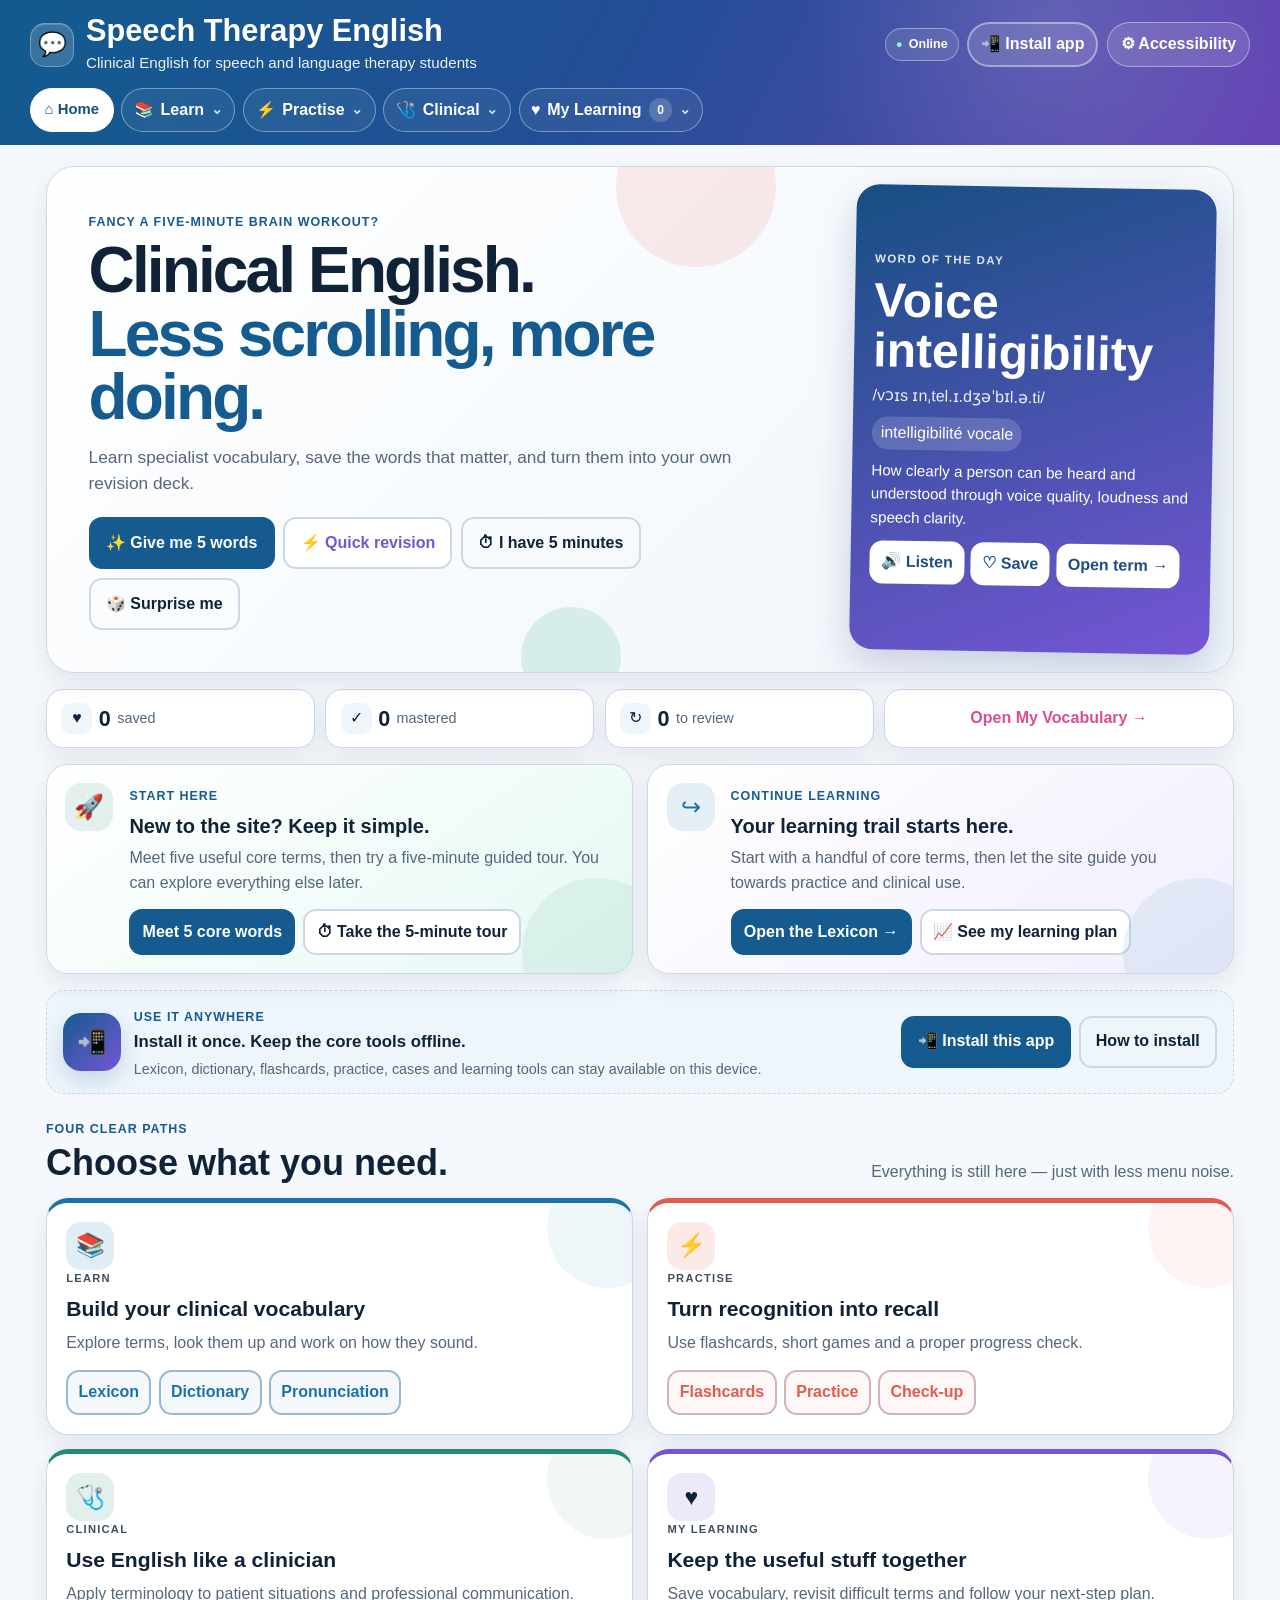
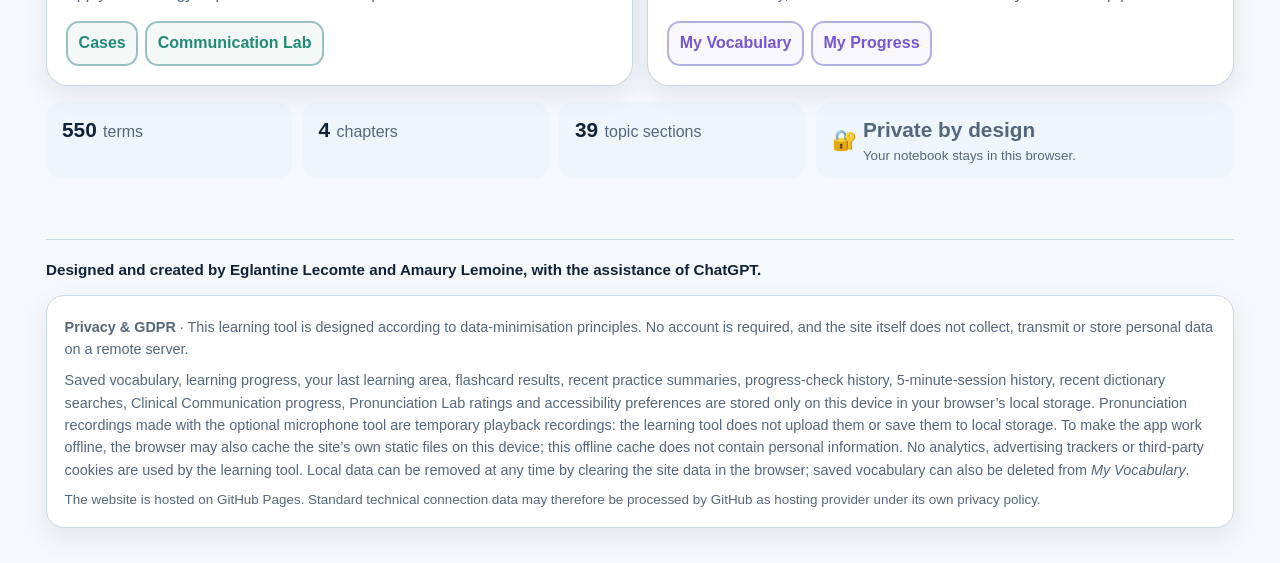
==== commit b8e7ab22: "Add files via upload" ====
--- a/index.html
+++ b/index.html
@@ -43,18 +43,42 @@
       </details>
       </div>
     </div>
-    <nav class="main-nav feature-nav" aria-label="Main navigation">
+    <nav class="main-nav" aria-label="Main navigation">
       <button data-page="home" class="active home-nav" aria-current="page"><span aria-hidden="true">⌂</span> Home</button>
-      <button data-page="lexicon"><span aria-hidden="true">📚</span> Lexicon</button>
-      <button data-page="search"><span aria-hidden="true">🔎</span> Dictionary</button>
-      <button data-page="pronunciation"><span aria-hidden="true">🎧</span> Pronunciation</button>
-      <button data-page="flashcards"><span aria-hidden="true">🧠</span> Flashcards</button>
-      <button data-page="practice"><span aria-hidden="true">⚡</span> Practice</button>
-      <button data-page="test"><span aria-hidden="true">📊</span> Check-up</button>
-      <button data-page="cases"><span aria-hidden="true">🩺</span> Clinical Cases</button>
-      <button data-page="communication"><span aria-hidden="true">💬</span> Communication</button>
-      <button data-page="notebook"><span aria-hidden="true">♥</span> My Vocabulary <span id="navSavedCount" class="nav-count" aria-label="saved words count">0</span></button>
-      <button data-page="progress"><span aria-hidden="true">📈</span> My Progress</button>
+
+      <details class="nav-menu-group" data-nav-pages="lexicon,search,pronunciation">
+        <summary><span aria-hidden="true">📚</span> Learn <span class="nav-chevron" aria-hidden="true">⌄</span></summary>
+        <div class="nav-flyout">
+          <button data-page="lexicon"><span aria-hidden="true">📚</span><span><strong>Lexicon</strong><small>Browse the vocabulary</small></span></button>
+          <button data-page="search"><span aria-hidden="true">🔎</span><span><strong>Dictionary</strong><small>Look up a term fast</small></span></button>
+          <button data-page="pronunciation"><span aria-hidden="true">🎧</span><span><strong>Pronunciation</strong><small>Stress, sounds and workouts</small></span></button>
+        </div>
+      </details>
+
+      <details class="nav-menu-group" data-nav-pages="flashcards,practice,test">
+        <summary><span aria-hidden="true">⚡</span> Practise <span class="nav-chevron" aria-hidden="true">⌄</span></summary>
+        <div class="nav-flyout">
+          <button data-page="flashcards"><span aria-hidden="true">🧠</span><span><strong>Flashcards</strong><small>Revise and rate recall</small></span></button>
+          <button data-page="practice"><span aria-hidden="true">⚡</span><span><strong>Practice</strong><small>Six quick game modes</small></span></button>
+          <button data-page="test"><span aria-hidden="true">📊</span><span><strong>Check-up</strong><small>24-question progress check</small></span></button>
+        </div>
+      </details>
+
+      <details class="nav-menu-group" data-nav-pages="cases,communication">
+        <summary><span aria-hidden="true">🩺</span> Clinical <span class="nav-chevron" aria-hidden="true">⌄</span></summary>
+        <div class="nav-flyout">
+          <button data-page="cases"><span aria-hidden="true">🩺</span><span><strong>Clinical Cases</strong><small>Apply vocabulary to patients</small></span></button>
+          <button data-page="communication"><span aria-hidden="true">💬</span><span><strong>Communication Lab</strong><small>Explain, hand over and write</small></span></button>
+        </div>
+      </details>
+
+      <details class="nav-menu-group" data-nav-pages="notebook,progress">
+        <summary><span aria-hidden="true">♥</span> My Learning <span id="navSavedCount" class="nav-count" aria-label="saved words count">0</span> <span class="nav-chevron" aria-hidden="true">⌄</span></summary>
+        <div class="nav-flyout nav-flyout-right">
+          <button data-page="notebook"><span aria-hidden="true">♥</span><span><strong>My Vocabulary</strong><small>Saved and mastered words</small></span></button>
+          <button data-page="progress"><span aria-hidden="true">📈</span><span><strong>My Progress</strong><small>Your signals and next step</small></span></button>
+        </div>
+      </details>
     </nav>
   </div>
 </header>
--- a/styles.css
+++ b/styles.css
@@ -97,9 +97,9 @@
 
 
 /* V9 · Diagnostic & Progress Check */
-.diagnostic-intro{display:grid;gap:1rem}.diagnostic-intro[hidden],.diagnostic-session[hidden]{display:none!important}.diagnostic-hero{position:relative;overflow:hidden;display:grid;grid-template-columns:minmax(0,1.35fr) minmax(270px,.65fr);gap:1rem;padding:clamp(1.2rem,3vw,2rem);border:1px solid var(--border);border-radius:26px;background:linear-gradient(135deg,var(--surface) 0%,#eef8ff 48%,#f5efff 100%);box-shadow:var(--shadow)}.diagnostic-hero:before{content:"";position:absolute;width:220px;height:220px;border-radius:50%;right:17%;top:-120px;background:rgba(239,111,98,.1)}.diagnostic-hero h3{font-size:clamp(2rem,4vw,3.45rem);line-height:1.02;letter-spacing:-.04em;margin:.35rem 0 .75rem;max-width:750px}.diagnostic-hero p{color:var(--muted);max-width:760px}.diagnostic-actions{display:flex;align-items:end;gap:.65rem;flex-wrap:wrap;margin-top:1.15rem}.diagnostic-actions label{display:grid;gap:.3rem;font-weight:800;color:var(--text)}.diagnostic-actions select{min-width:220px}.diagnostic-note{font-size:.87rem;margin:.65rem 0 0!important}.diagnostic-orbit{position:relative;min-height:260px;display:grid;place-items:center}.orbit-score{width:145px;height:145px;border-radius:50%;display:grid;place-items:center;align-content:center;text-align:center;background:linear-gradient(150deg,#155b8f,#7655d5);color:#fff;box-shadow:0 16px 35px rgba(64,62,132,.22);z-index:2}.orbit-score strong{font-size:3rem;line-height:1}.orbit-score span{text-transform:uppercase;font-size:.72rem;letter-spacing:.11em;font-weight:900;margin-top:.3rem}.orbit-pill{position:absolute;padding:.45rem .65rem;border-radius:999px;font-weight:900;font-size:.82rem;background:var(--surface);border:1px solid var(--border);box-shadow:var(--shadow)}.orbit-pill.d18{top:14%;left:3%;color:#177562}.orbit-pill.d19{right:1%;top:24%;color:#5e43b8}.orbit-pill.d20{bottom:13%;left:12%;color:#b83270}.diagnostic-domain-grid{display:grid;grid-template-columns:repeat(3,1fr);gap:.7rem}.diagnostic-domain-grid article{display:flex;align-items:center;gap:.75rem;padding:.85rem 1rem;border:1px solid var(--border);border-radius:18px;background:var(--surface);box-shadow:var(--shadow)}.domain-icon{display:grid;place-items:center;width:46px;height:46px;border-radius:14px;background:var(--surface2);font-size:1.45rem}.diagnostic-domain-grid strong,.diagnostic-domain-grid small{display:block}.diagnostic-domain-grid small{color:var(--muted);margin-top:.1rem}.diagnostic-history-card{border:1px solid var(--border);border-radius:21px;background:var(--surface);padding:1rem;box-shadow:var(--shadow)}.diagnostic-history-head{display:flex;justify-content:space-between;align-items:center;gap:1rem}.diagnostic-history-head h3{margin:.1rem 0}.diagnostic-history{display:grid;grid-template-columns:repeat(auto-fit,minmax(180px,1fr));gap:.55rem;margin-top:.7rem}.diagnostic-history-item{padding:.72rem;border-radius:15px;background:var(--surface2);border:1px solid var(--border)}.diagnostic-history-item strong,.diagnostic-history-item span,.diagnostic-history-item small{display:block}.diagnostic-history-item strong{font-size:1.45rem;color:var(--accent)}.diagnostic-history-item span{font-weight:800}.diagnostic-history-item small{color:var(--muted);margin-top:.18rem}.muted-copy{color:var(--muted)}
+.diagnostic-intro{display:grid;gap:1rem}.diagnostic-intro[hidden],.diagnostic-session[hidden]{display:none!important}.diagnostic-hero{position:relative;overflow:hidden;display:grid;grid-template-columns:minmax(0,1.35fr) minmax(270px,.65fr);gap:1rem;padding:clamp(1.2rem,3vw,2rem);border:1px solid var(--border);border-radius:26px;background:linear-gradient(135deg,var(--surface) 0%,#eef8ff 48%,#f5efff 100%);box-shadow:var(--shadow)}.diagnostic-hero:before{content:"";position:absolute;width:220px;height:220px;border-radius:50%;right:17%;top:-120px;background:rgba(239,111,98,.1)}.diagnostic-hero h3{font-size:clamp(2rem,4vw,3.45rem);line-height:1.02;letter-spacing:-.04em;margin:.35rem 0 .75rem;max-width:750px}.diagnostic-hero p{color:var(--muted);max-width:760px}.diagnostic-actions{display:flex;align-items:end;gap:.65rem;flex-wrap:wrap;margin-top:1.15rem}.diagnostic-actions label{display:grid;gap:.3rem;font-weight:800;color:var(--text)}.diagnostic-actions select{min-width:220px}.diagnostic-note{font-size:.87rem;margin:.65rem 0 0!important}.diagnostic-orbit{position:relative;min-height:260px;display:grid;place-items:center}.orbit-score{width:145px;height:145px;border-radius:50%;display:grid;place-items:center;align-content:center;text-align:center;background:linear-gradient(150deg,#155b8f,#7655d5);color:#fff;box-shadow:0 16px 35px rgba(64,62,132,.22);z-index:2}.orbit-score strong{font-size:3rem;line-height:1}.orbit-score span{text-transform:uppercase;font-size:.72rem;letter-spacing:.11em;font-weight:900;margin-top:.3rem}.orbit-pill{position:absolute;padding:.45rem .65rem;border-radius:999px;font-weight:900;font-size:.82rem;background:var(--surface);border:1px solid var(--border);box-shadow:var(--shadow)}.orbit-pill.d18{top:14%;left:3%;color:#177562}.orbit-pill.d19{right:1%;top:24%;color:#5e43b8}.orbit-pill.d20{bottom:13%;left:12%;color:#b83270}.orbit-pill.d21{bottom:8%;right:2%;color:#b86912}.diagnostic-domain-grid{display:grid;grid-template-columns:repeat(4,1fr);gap:.7rem}.diagnostic-domain-grid article{display:flex;align-items:center;gap:.75rem;padding:.85rem 1rem;border:1px solid var(--border);border-radius:18px;background:var(--surface);box-shadow:var(--shadow)}.domain-icon{display:grid;place-items:center;width:46px;height:46px;border-radius:14px;background:var(--surface2);font-size:1.45rem}.diagnostic-domain-grid strong,.diagnostic-domain-grid small{display:block}.diagnostic-domain-grid small{color:var(--muted);margin-top:.1rem}.diagnostic-history-card{border:1px solid var(--border);border-radius:21px;background:var(--surface);padding:1rem;box-shadow:var(--shadow)}.diagnostic-history-head{display:flex;justify-content:space-between;align-items:center;gap:1rem}.diagnostic-history-head h3{margin:.1rem 0}.diagnostic-history{display:grid;grid-template-columns:repeat(auto-fit,minmax(180px,1fr));gap:.55rem;margin-top:.7rem}.diagnostic-history-item{padding:.72rem;border-radius:15px;background:var(--surface2);border:1px solid var(--border)}.diagnostic-history-item strong,.diagnostic-history-item span,.diagnostic-history-item small{display:block}.diagnostic-history-item strong{font-size:1.45rem;color:var(--accent)}.diagnostic-history-item span{font-weight:800}.diagnostic-history-item small{color:var(--muted);margin-top:.18rem}.muted-copy{color:var(--muted)}
 .diagnostic-session{max-width:900px;margin:0 auto}.diagnostic-session-bar{display:flex;justify-content:space-between;align-items:center;gap:1rem;padding:.75rem .9rem;border:1px solid var(--border);border-radius:17px 17px 0 0;background:var(--surface)}.diagnostic-session-bar>div:first-child span,.diagnostic-session-bar>div:first-child strong{display:block}.diagnostic-session-bar>div:first-child span{font-size:.82rem;color:var(--muted);font-weight:800}.diagnostic-session-bar>div:first-child strong{color:var(--accent);margin-top:.12rem}.diagnostic-running{display:flex;gap:.75rem;color:var(--muted)}.diagnostic-running b{color:var(--text)}.diagnostic-progress-track{height:9px;background:var(--surface2);border:1px solid var(--border);border-top:0;overflow:hidden}.diagnostic-progress-track>div{height:100%;width:0;background:linear-gradient(90deg,var(--accent),var(--purple),var(--pink));transition:width .25s ease}.diagnostic-question{margin-top:1rem;background:var(--surface);border:1px solid var(--border);border-radius:24px;padding:clamp(1rem,3vw,1.5rem);box-shadow:var(--shadow)}.diagnostic-question-top{display:flex;align-items:center;justify-content:space-between;gap:.7rem;flex-wrap:wrap}.diagnostic-type{display:inline-flex;align-items:center;gap:.35rem;padding:.35rem .58rem;border-radius:999px;background:#f1ecff;color:#5e43b8;font-size:.82rem;font-weight:900}.diagnostic-domain{display:inline-flex;padding:.35rem .58rem;border-radius:999px;background:var(--surface2);color:var(--accent);font-size:.82rem;font-weight:900}.diagnostic-question h3{font-size:clamp(1.35rem,3vw,1.8rem);margin:1rem 0 .65rem}.diagnostic-clue{padding:1rem 1.05rem;border-radius:17px;background:linear-gradient(135deg,var(--surface2),var(--surface));border-left:6px solid var(--accent2);font-size:1.08rem}.diagnostic-clue em{font-style:normal;color:var(--purple);font-weight:900}.diagnostic-options{display:grid;gap:.5rem;border:0;padding:0;margin:1rem 0}.diagnostic-option{display:grid;grid-template-columns:auto auto 1fr;gap:.65rem;align-items:center;border:2px solid var(--border);border-radius:15px;padding:.7rem .8rem;background:var(--surface);cursor:pointer}.diagnostic-option:hover{border-color:var(--accent)}.diagnostic-option input{margin:0}.diagnostic-option-letter{display:grid;place-items:center;width:32px;height:32px;border-radius:10px;background:var(--surface2);font-weight:900}.diagnostic-option.is-correct{border-color:#49a98f;background:#eaf9f4}.diagnostic-option.is-wrong{border-color:#e5867e;background:#fff1ef}.diagnostic-question-actions{display:flex;gap:.5rem;flex-wrap:wrap}.diagnostic-feedback{margin-top:.8rem;padding:.85rem 1rem;border-radius:16px;background:var(--surface2);border-left:7px solid var(--accent2)}.diagnostic-feedback.wrong{border-left-color:var(--coral)}.diagnostic-feedback p{margin:.25rem 0;color:var(--muted)}
-.diagnostic-summary{display:grid;gap:1rem;margin-top:1rem}.diagnostic-summary-hero{display:grid;grid-template-columns:auto 1fr;align-items:center;gap:1rem;padding:1.2rem;border-radius:24px;background:linear-gradient(135deg,#155b8f,#7655d5);color:#fff;box-shadow:0 18px 38px rgba(64,62,132,.2)}.diagnostic-score-ring{width:135px;height:135px;border-radius:50%;display:grid;place-items:center;align-content:center;text-align:center;background:#fff;color:#174f7f}.diagnostic-score-ring strong{font-size:2.4rem;line-height:1}.diagnostic-score-ring span{font-size:.8rem;font-weight:900;margin-top:.25rem}.diagnostic-summary-hero h3{font-size:clamp(1.65rem,3vw,2.4rem);margin:.2rem 0}.diagnostic-summary-hero p{margin:.3rem 0;opacity:.92}.diagnostic-domain-results{display:grid;grid-template-columns:repeat(3,1fr);gap:.65rem}.diagnostic-domain-result{padding:.9rem;border:1px solid var(--border);border-radius:18px;background:var(--surface)}.diagnostic-domain-result-head{display:flex;justify-content:space-between;gap:.6rem}.diagnostic-domain-result strong{font-size:1.05rem}.diagnostic-domain-result b{color:var(--accent)}.diag-bar{height:9px;border-radius:999px;background:var(--surface2);overflow:hidden;margin:.55rem 0 .3rem}.diag-bar span{display:block;height:100%;background:linear-gradient(90deg,var(--accent2),var(--accent));border-radius:inherit}.diagnostic-plan{display:grid;grid-template-columns:1fr 1fr;gap:.7rem}.diagnostic-plan>article{border:1px solid var(--border);border-radius:18px;background:var(--surface);padding:1rem}.diagnostic-plan h4{margin:.1rem 0 .35rem}.diagnostic-priority{border-top:5px solid var(--coral)!important}.diagnostic-strength{border-top:5px solid var(--accent2)!important}.diagnostic-type-breakdown{display:flex;flex-wrap:wrap;gap:.4rem}.diagnostic-type-breakdown span{padding:.38rem .55rem;border-radius:999px;background:var(--surface2);border:1px solid var(--border);font-size:.86rem}.diagnostic-missed{border:1px solid var(--border);border-radius:19px;background:var(--surface);padding:1rem}.diagnostic-missed-chips{display:flex;flex-wrap:wrap;gap:.4rem}.diagnostic-missed-chips button{border-radius:999px;padding:.4rem .58rem}.diagnostic-summary-actions{display:flex;flex-wrap:wrap;gap:.5rem}.diagnostic-disclaimer{font-size:.87rem;color:var(--muted);margin:0}.simple .diagnostic-hero{grid-template-columns:1fr}.simple .diagnostic-orbit{display:none}.simple .diagnostic-domain-grid,.simple .diagnostic-domain-results,.simple .diagnostic-plan{grid-template-columns:1fr}
+.diagnostic-summary{display:grid;gap:1rem;margin-top:1rem}.diagnostic-summary-hero{display:grid;grid-template-columns:auto 1fr;align-items:center;gap:1rem;padding:1.2rem;border-radius:24px;background:linear-gradient(135deg,#155b8f,#7655d5);color:#fff;box-shadow:0 18px 38px rgba(64,62,132,.2)}.diagnostic-score-ring{width:135px;height:135px;border-radius:50%;display:grid;place-items:center;align-content:center;text-align:center;background:#fff;color:#174f7f}.diagnostic-score-ring strong{font-size:2.4rem;line-height:1}.diagnostic-score-ring span{font-size:.8rem;font-weight:900;margin-top:.25rem}.diagnostic-summary-hero h3{font-size:clamp(1.65rem,3vw,2.4rem);margin:.2rem 0}.diagnostic-summary-hero p{margin:.3rem 0;opacity:.92}.diagnostic-domain-results{display:grid;grid-template-columns:repeat(4,1fr);gap:.65rem}.diagnostic-domain-result{padding:.9rem;border:1px solid var(--border);border-radius:18px;background:var(--surface)}.diagnostic-domain-result-head{display:flex;justify-content:space-between;gap:.6rem}.diagnostic-domain-result strong{font-size:1.05rem}.diagnostic-domain-result b{color:var(--accent)}.diag-bar{height:9px;border-radius:999px;background:var(--surface2);overflow:hidden;margin:.55rem 0 .3rem}.diag-bar span{display:block;height:100%;background:linear-gradient(90deg,var(--accent2),var(--accent));border-radius:inherit}.diagnostic-plan{display:grid;grid-template-columns:1fr 1fr;gap:.7rem}.diagnostic-plan>article{border:1px solid var(--border);border-radius:18px;background:var(--surface);padding:1rem}.diagnostic-plan h4{margin:.1rem 0 .35rem}.diagnostic-priority{border-top:5px solid var(--coral)!important}.diagnostic-strength{border-top:5px solid var(--accent2)!important}.diagnostic-type-breakdown{display:flex;flex-wrap:wrap;gap:.4rem}.diagnostic-type-breakdown span{padding:.38rem .55rem;border-radius:999px;background:var(--surface2);border:1px solid var(--border);font-size:.86rem}.diagnostic-missed{border:1px solid var(--border);border-radius:19px;background:var(--surface);padding:1rem}.diagnostic-missed-chips{display:flex;flex-wrap:wrap;gap:.4rem}.diagnostic-missed-chips button{border-radius:999px;padding:.4rem .58rem}.diagnostic-summary-actions{display:flex;flex-wrap:wrap;gap:.5rem}.diagnostic-disclaimer{font-size:.87rem;color:var(--muted);margin:0}.simple .diagnostic-hero{grid-template-columns:1fr}.simple .diagnostic-orbit{display:none}.simple .diagnostic-domain-grid,.simple .diagnostic-domain-results,.simple .diagnostic-plan{grid-template-columns:1fr}
 [data-theme=dark] .diagnostic-hero{background:linear-gradient(135deg,#172536,#252441,#332137)}[data-theme=dark] .diagnostic-option.is-correct{background:#15372f}[data-theme=dark] .diagnostic-option.is-wrong{background:#422521}[data-theme=dark] .diagnostic-type{background:#312854;color:#d7cbff}[data-contrast=high] .diagnostic-summary-hero{background:#000;border:2px solid #fff}[data-contrast=high] .diagnostic-score-ring{background:#000;color:#fff;border:2px solid #fff}
 @media(max-width:820px){.diagnostic-hero{grid-template-columns:1fr}.diagnostic-orbit{min-height:210px}.diagnostic-domain-grid,.diagnostic-domain-results{grid-template-columns:1fr}.diagnostic-summary-hero{grid-template-columns:1fr;text-align:center}.diagnostic-score-ring{margin:auto}.diagnostic-plan{grid-template-columns:1fr}}@media(max-width:560px){.diagnostic-actions{align-items:stretch}.diagnostic-actions label,.diagnostic-actions select,.diagnostic-actions button{width:100%}.diagnostic-session-bar{align-items:flex-start;flex-direction:column}.diagnostic-running{width:100%;justify-content:space-between}.diagnostic-option{grid-template-columns:auto auto 1fr}.diagnostic-summary-actions button{width:100%}}@media print{.diagnostic-actions,.diagnostic-history-card,.diagnostic-session-bar,.diagnostic-progress-track,.diagnostic-summary-actions{display:none!important}}
 \n\n/* ===== V10 · My Progress & Guided Learning Plan ===== */\n.card-teal{color:#0f8e8a}.card-teal .activity-icon{background:#dff8f7}.progress-overview{display:grid;grid-template-columns:repeat(auto-fit,minmax(145px,1fr));gap:.7rem;margin:1rem 0}.progress-overview article{display:grid;grid-template-columns:auto 1fr;grid-template-rows:auto auto;column-gap:.65rem;align-items:center;padding:.9rem 1rem;border:1px solid var(--border);border-radius:19px;background:var(--surface);box-shadow:var(--shadow)}.progress-metric-icon{grid-row:1/3;display:grid;place-items:center;width:42px;height:42px;border-radius:13px;background:var(--surface2);font-size:1.25rem}.progress-overview strong{font-size:1.55rem;line-height:1;color:var(--accent)}.progress-overview small{color:var(--muted);font-weight:700;margin-top:.2rem}.guided-plan{display:grid;grid-template-columns:1.5fr .65fr;gap:1rem;margin:1rem 0 1.4rem;padding:clamp(1rem,3vw,1.5rem);border:1px solid var(--border);border-radius:26px;background:linear-gradient(135deg,var(--surface),#eef8fb 55%,#f4efff);box-shadow:0 18px 40px rgba(29,64,103,.11);overflow:hidden;position:relative}.guided-plan-main h3{font-size:clamp(1.6rem,3vw,2.25rem);margin:.25rem 0}.guided-plan-main>p{color:var(--muted);max-width:760px}.guided-plan-steps{display:grid;grid-template-columns:repeat(3,1fr);gap:.6rem;margin:1rem 0}.guided-step{padding:.8rem;border-radius:17px;background:var(--surface);border:1px solid var(--border)}.guided-step span{display:block;font-size:1.35rem}.guided-step strong{display:block;margin:.25rem 0}.guided-step small{color:var(--muted)}.guided-plan-actions{display:flex;flex-wrap:wrap;gap:.5rem}.guided-plan-side{display:grid;place-items:center;align-content:center;text-align:center;padding:1rem;border-radius:22px;background:linear-gradient(145deg,#174f7f,#6a4dca);color:#fff}.guided-plan-side .eyebrow{color:#d9f9ff}.guided-plan-side p{font-size:.88rem;opacity:.9;max-width:280px}.priority-orb{width:170px;height:170px;border-radius:50%;display:grid;place-items:center;align-content:center;background:#fff;color:#174f7f;box-shadow:0 16px 35px rgba(0,0,0,.18);margin:.8rem}.priority-orb span{font-size:.75rem;text-transform:uppercase;letter-spacing:.13em;font-weight:900}.priority-orb strong{font-size:1.35rem;line-height:1.15;margin-top:.3rem}.progress-domain-grid{display:grid;grid-template-columns:repeat(3,1fr);gap:.75rem}.progress-domain-card{padding:1rem;border:1px solid var(--border);border-radius:21px;background:var(--surface);box-shadow:var(--shadow);position:relative;overflow:hidden}.progress-domain-card::before{content:"";position:absolute;inset:0 auto 0 0;width:5px;background:var(--domain-color,var(--accent))}.progress-domain-head{display:flex;justify-content:space-between;gap:.7rem;align-items:flex-start}.progress-domain-title{display:flex;gap:.65rem;align-items:center}.progress-domain-icon{font-size:1.5rem}.progress-domain-title h4{margin:0}.progress-domain-title small{display:block;color:var(--muted);margin-top:.15rem}.progress-signal{font-size:.75rem;padding:.28rem .48rem;border-radius:999px;background:var(--surface2);font-weight:900;color:var(--accent)}.progress-domain-stats{display:grid;grid-template-columns:repeat(2,1fr);gap:.45rem;margin:.8rem 0}.progress-domain-stats div{padding:.55rem .65rem;border-radius:13px;background:var(--surface2)}.progress-domain-stats strong,.progress-domain-stats small{display:block}.progress-domain-stats small{color:var(--muted);font-size:.75rem}.progress-domain-card p{font-size:.88rem;color:var(--muted);margin:.5rem 0 0}.progress-lower-grid{display:grid;grid-template-columns:1.15fr .85fr;gap:.8rem;margin:1rem 0}.progress-card{padding:1rem;border:1px solid var(--border);border-radius:22px;background:var(--surface);box-shadow:var(--shadow)}.progress-card-head{display:flex;align-items:flex-start;justify-content:space-between;gap:1rem}.progress-card-head h3{margin:.1rem 0}.progress-card-head>span{font-size:2rem}.progress-recent{display:grid;gap:.5rem;margin-top:.7rem}.progress-recent-item{display:grid;grid-template-columns:auto 1fr auto;gap:.65rem;align-items:center;padding:.65rem .7rem;border-radius:14px;background:var(--surface2)}.progress-recent-item>span:first-child{font-size:1.25rem}.progress-recent-item strong,.progress-recent-item small{display:block}.progress-recent-item small{color:var(--muted)}.progress-recent-item time{font-size:.75rem;color:var(--muted);white-space:nowrap}.five-minute-card{background:linear-gradient(145deg,#fff9e8,var(--surface))}.five-minute-card>p{color:var(--muted)}.five-minute-card>small{display:block;margin-top:.6rem;color:var(--muted)}.progress-data-note{font-size:.84rem;color:var(--muted);border-left:5px solid var(--accent2);padding:.6rem .8rem;background:var(--surface2);border-radius:8px}\n/* 5-minute boost */.sprint-shell{max-width:860px;margin:0 auto}.sprint-topbar{display:flex;justify-content:space-between;align-items:center;gap:1rem;padding:.8rem 1rem;border:1px solid var(--border);border-radius:19px 19px 0 0;background:var(--surface)}.sprint-topbar span,.sprint-topbar strong{display:block}.sprint-topbar span{font-size:.8rem;color:var(--muted);font-weight:800}.sprint-topbar strong{color:var(--accent);margin-top:.1rem}.sprint-track{height:9px;border:1px solid var(--border);border-top:0;background:var(--surface2);overflow:hidden}.sprint-track span{display:block;height:100%;width:20%;background:linear-gradient(90deg,var(--accent2),var(--accent),var(--purple));transition:width .25s}.sprint-box{margin-top:1rem}.sprint-card{padding:clamp(1rem,4vw,1.6rem);border:1px solid var(--border);border-radius:25px;background:var(--surface);box-shadow:var(--shadow)}.sprint-kind{display:inline-flex;padding:.35rem .55rem;border-radius:999px;background:#eef3ff;color:#5b49b7;font-weight:900;font-size:.82rem}.sprint-card h3{font-size:clamp(1.55rem,4vw,2.3rem);margin:.7rem 0}.sprint-flash-face{text-align:center;padding:1.3rem;border-radius:20px;background:linear-gradient(145deg,var(--surface2),var(--surface))}.sprint-flash-face .term{font-size:clamp(2rem,7vw,3.6rem);font-weight:900;line-height:1.05}.sprint-flash-face .ipa{color:var(--muted);font-size:1.05rem;margin:.4rem}.sprint-reveal{margin-top:1rem;padding:1rem;border-radius:17px;background:#eef9f6;border-left:6px solid var(--accent2)}.sprint-reveal h4{margin:0 0 .3rem}.sprint-actions{display:flex;flex-wrap:wrap;gap:.5rem;margin-top:1rem}.sprint-options{display:grid;gap:.5rem;border:0;padding:0;margin:1rem 0}.sprint-option{display:grid;grid-template-columns:auto auto 1fr;gap:.6rem;align-items:center;border:2px solid var(--border);border-radius:15px;padding:.7rem;background:var(--surface);cursor:pointer}.sprint-option-letter{display:grid;place-items:center;width:32px;height:32px;border-radius:9px;background:var(--surface2);font-weight:900}.sprint-option.correct{border-color:#49a98f;background:#eaf9f4}.sprint-option.wrong{border-color:#e5867e;background:#fff1ef}.sprint-case{display:grid;grid-template-columns:.7fr 1.3fr;gap:.8rem}.sprint-patient{padding:1rem;border-radius:18px;background:linear-gradient(145deg,#174f7f,#7051cf);color:#fff}.sprint-patient h4{font-size:1.35rem;margin:.2rem 0}.sprint-patient ul{padding-left:1.2rem}.sprint-model{padding:1rem;border-radius:17px;background:var(--surface2);border-left:6px solid var(--accent2);margin-top:.8rem}.sprint-summary{text-align:center}.sprint-summary-burst{font-size:3rem}.sprint-summary-grid{display:grid;grid-template-columns:repeat(3,1fr);gap:.6rem;margin:1rem 0}.sprint-summary-grid div{padding:.8rem;border-radius:16px;background:var(--surface2)}.sprint-summary-grid strong,.sprint-summary-grid span{display:block}.simple .guided-plan{grid-template-columns:1fr;background:var(--surface)}.simple .guided-plan-side{display:none}.simple .progress-domain-grid,.simple .progress-overview,.simple .progress-lower-grid,.simple .guided-plan-steps{grid-template-columns:1fr}.reduce-motion .sprint-track span{transition:none}\n[data-theme=dark] .guided-plan{background:linear-gradient(135deg,#172536,#252441,#332137)}[data-theme=dark] .five-minute-card{background:linear-gradient(145deg,#332b1b,var(--surface))}[data-theme=dark] .sprint-reveal{background:#15372f}[data-theme=dark] .sprint-option.correct{background:#15372f}[data-theme=dark] .sprint-option.wrong{background:#422521}[data-contrast=high] .guided-plan,[data-contrast=high] .guided-plan-side,[data-contrast=high] .sprint-patient{background:#000;border:2px solid #fff}[data-contrast=high] .priority-orb{background:#000;color:#fff;border:2px solid #fff}\n@media(max-width:1120px){.progress-overview{grid-template-columns:repeat(3,1fr)}}@media(max-width:820px){.guided-plan{grid-template-columns:1fr}.guided-plan-side{grid-template-columns:auto 1fr;place-items:center;text-align:left}.priority-orb{width:130px;height:130px}.progress-domain-grid{grid-template-columns:1fr}.progress-lower-grid{grid-template-columns:1fr}.sprint-case{grid-template-columns:1fr}}@media(max-width:600px){.progress-overview{grid-template-columns:repeat(2,1fr)}.guided-plan-steps{grid-template-columns:1fr}.guided-plan-side{grid-template-columns:1fr;text-align:center}.guided-plan-actions button,.sprint-actions button{width:100%}.sprint-topbar{align-items:flex-start;flex-direction:column}.sprint-summary-grid{grid-template-columns:1fr}}@media print{.guided-plan-actions,.five-minute-card,.sprint-shell{display:none!important}}\n
